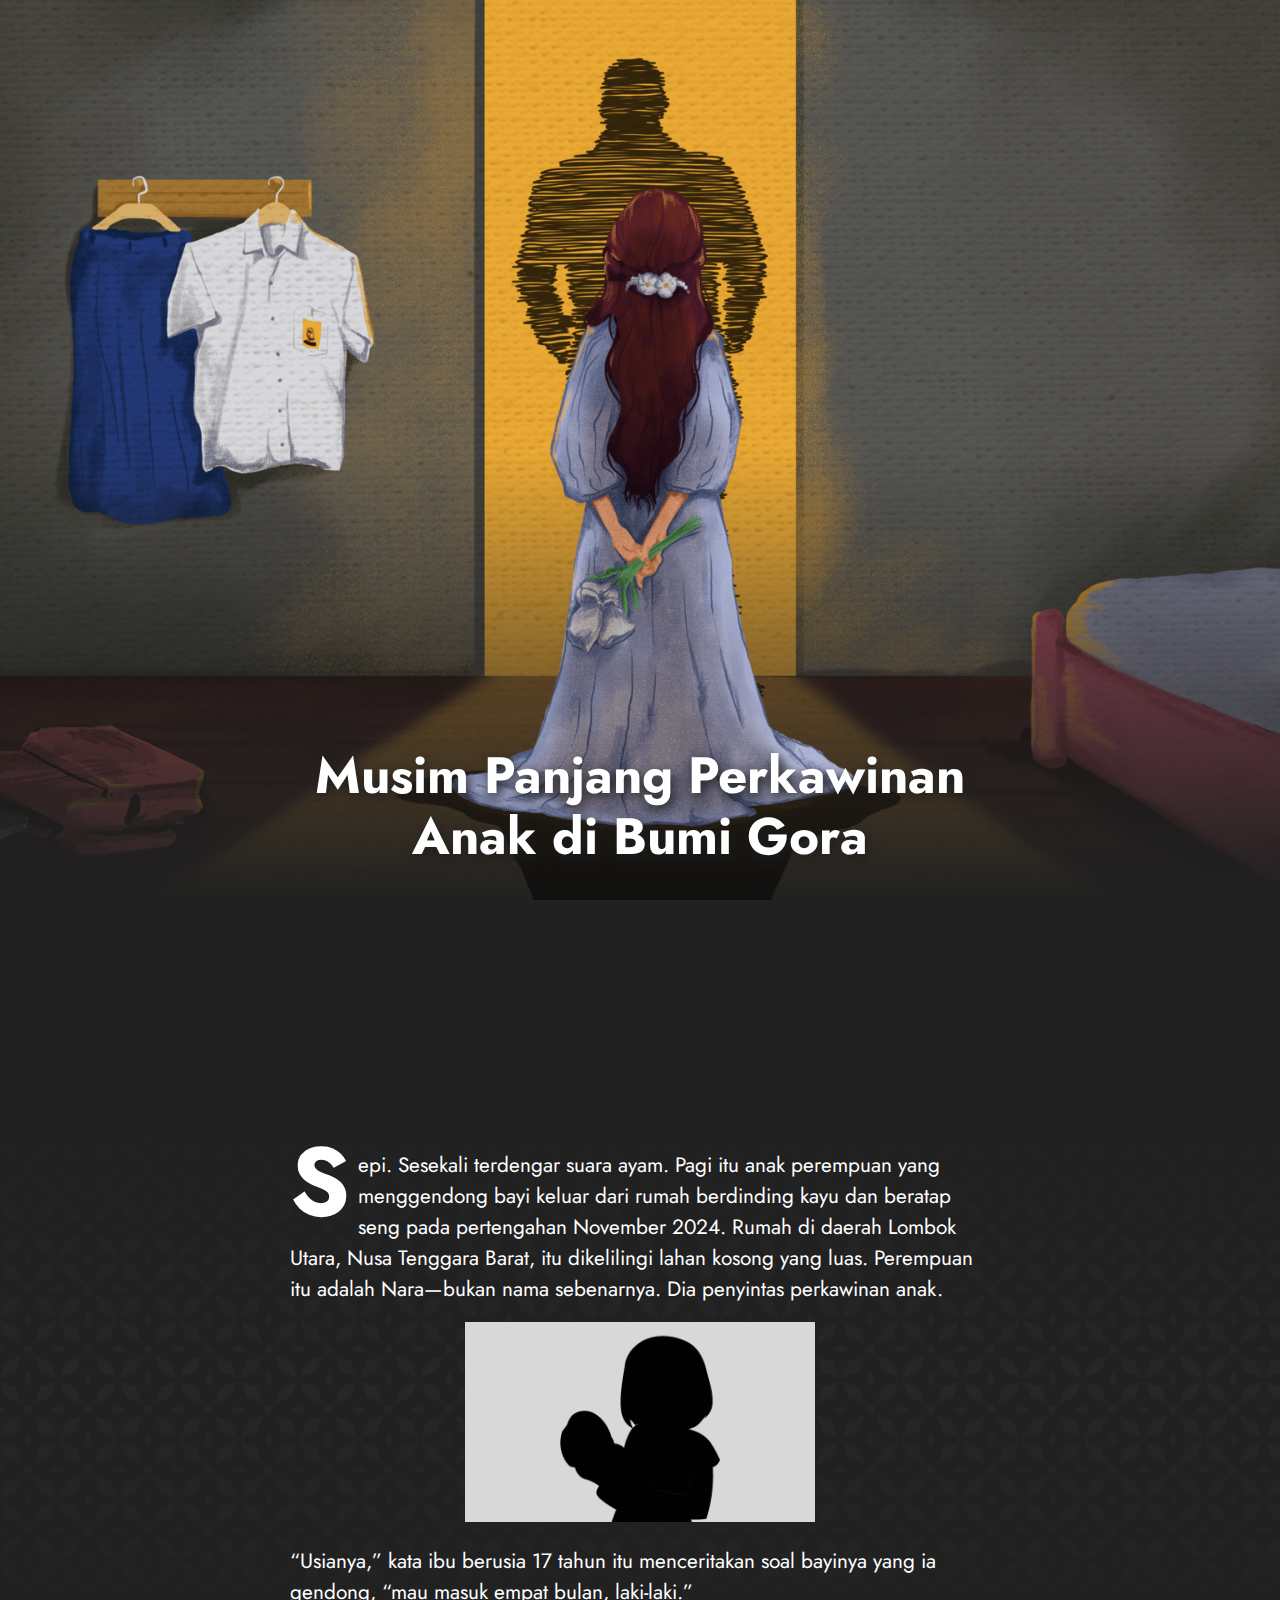
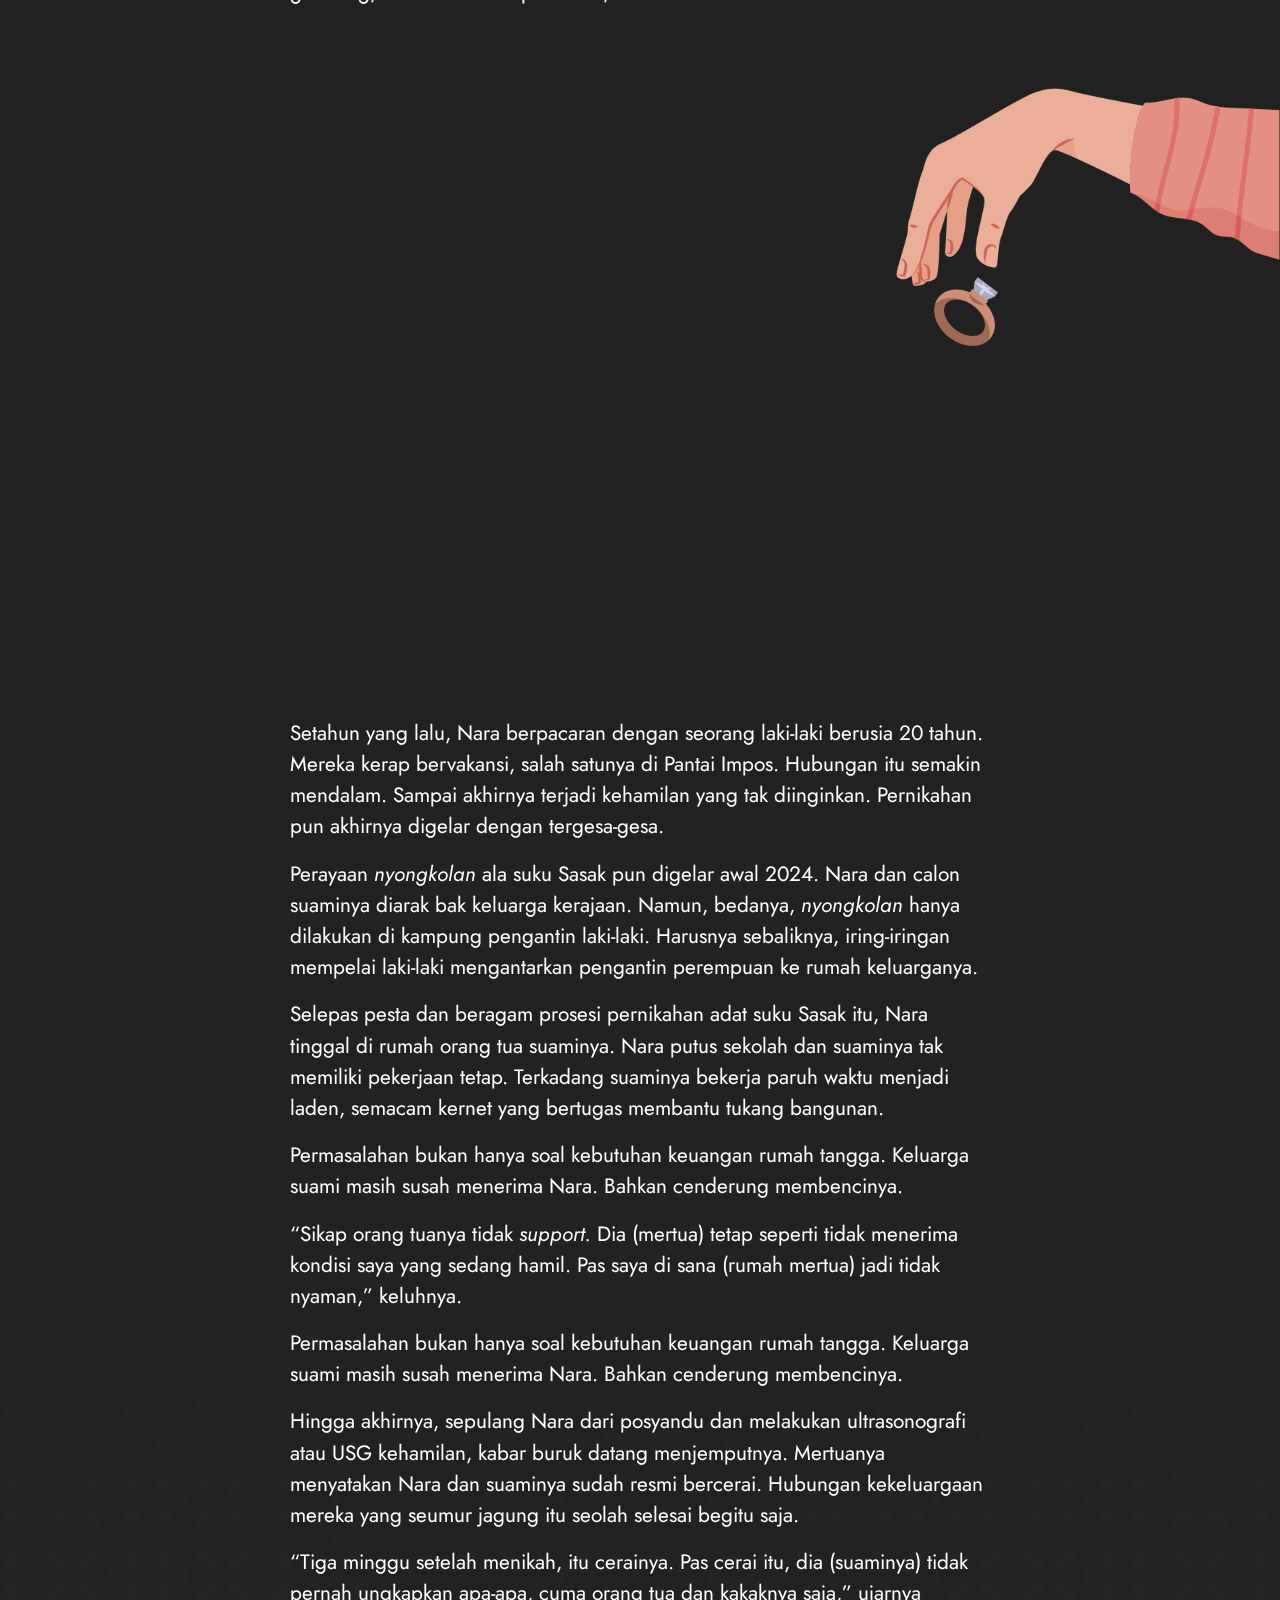
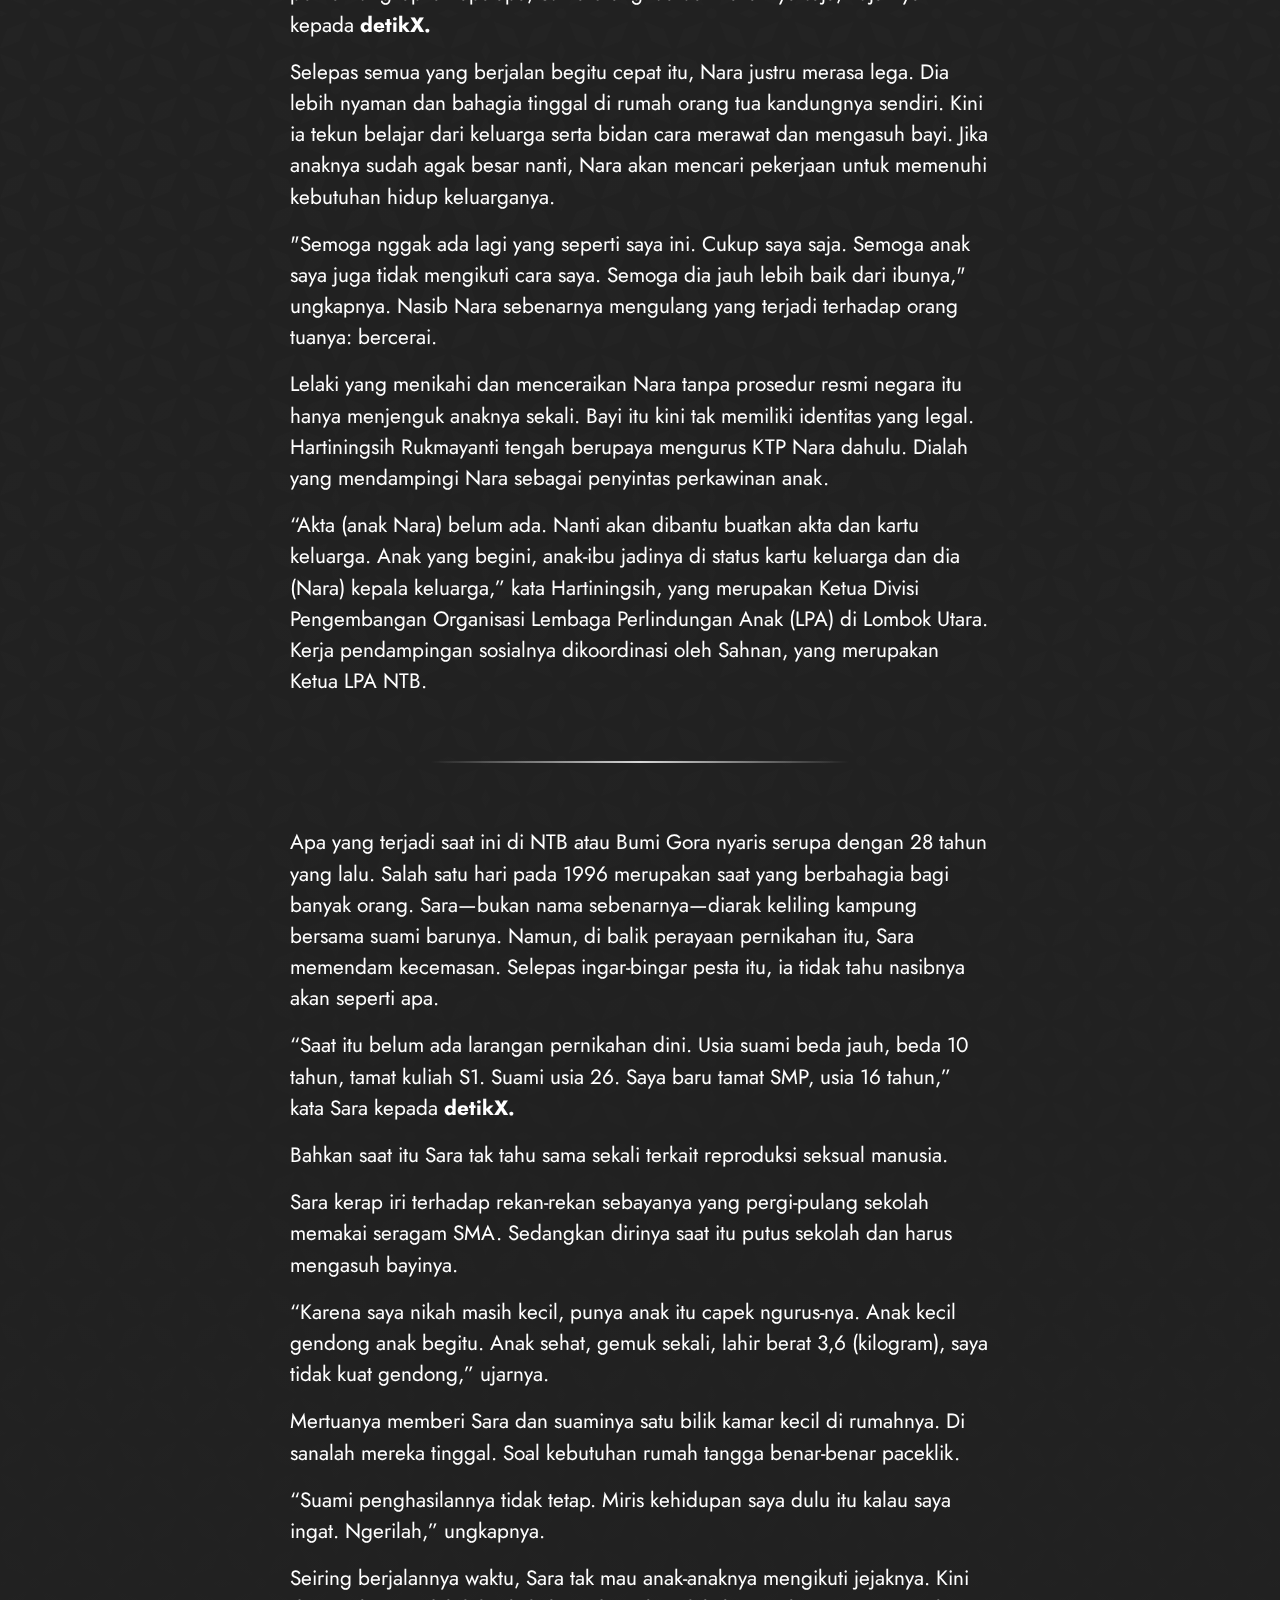
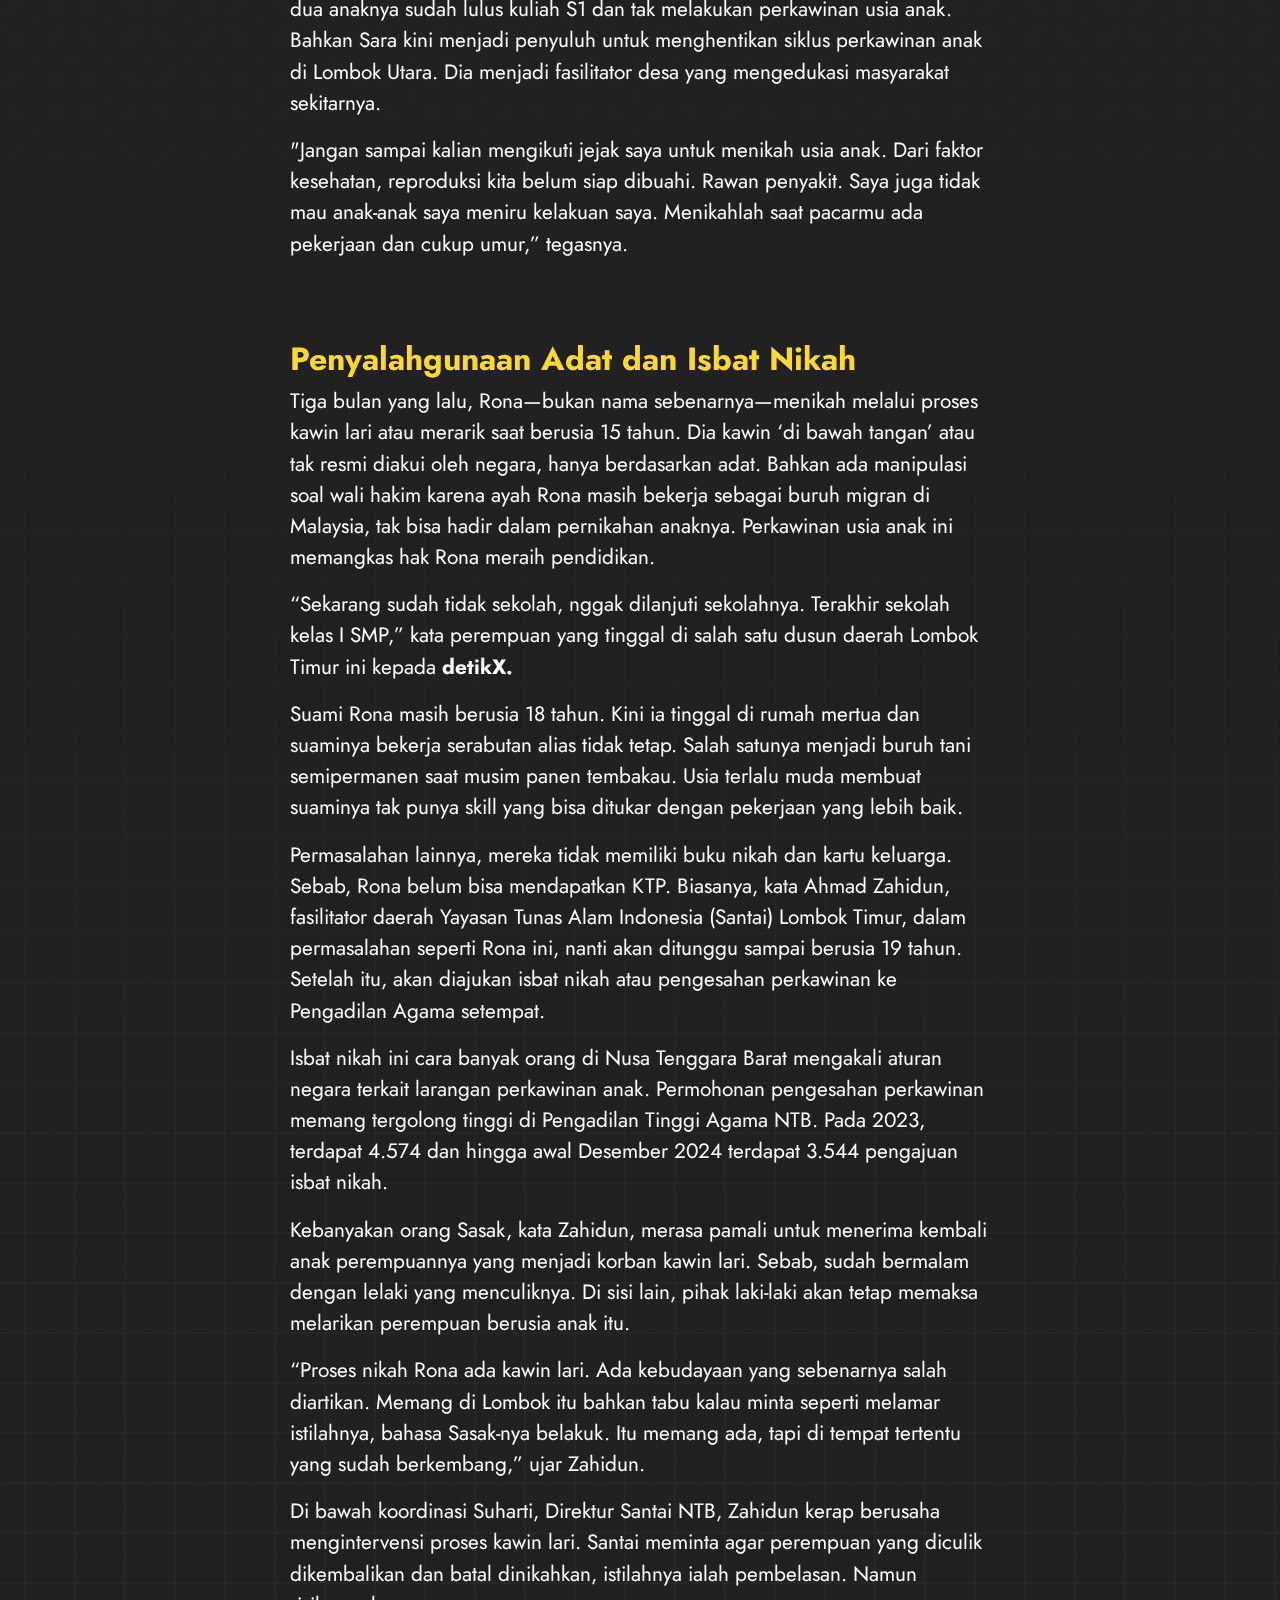
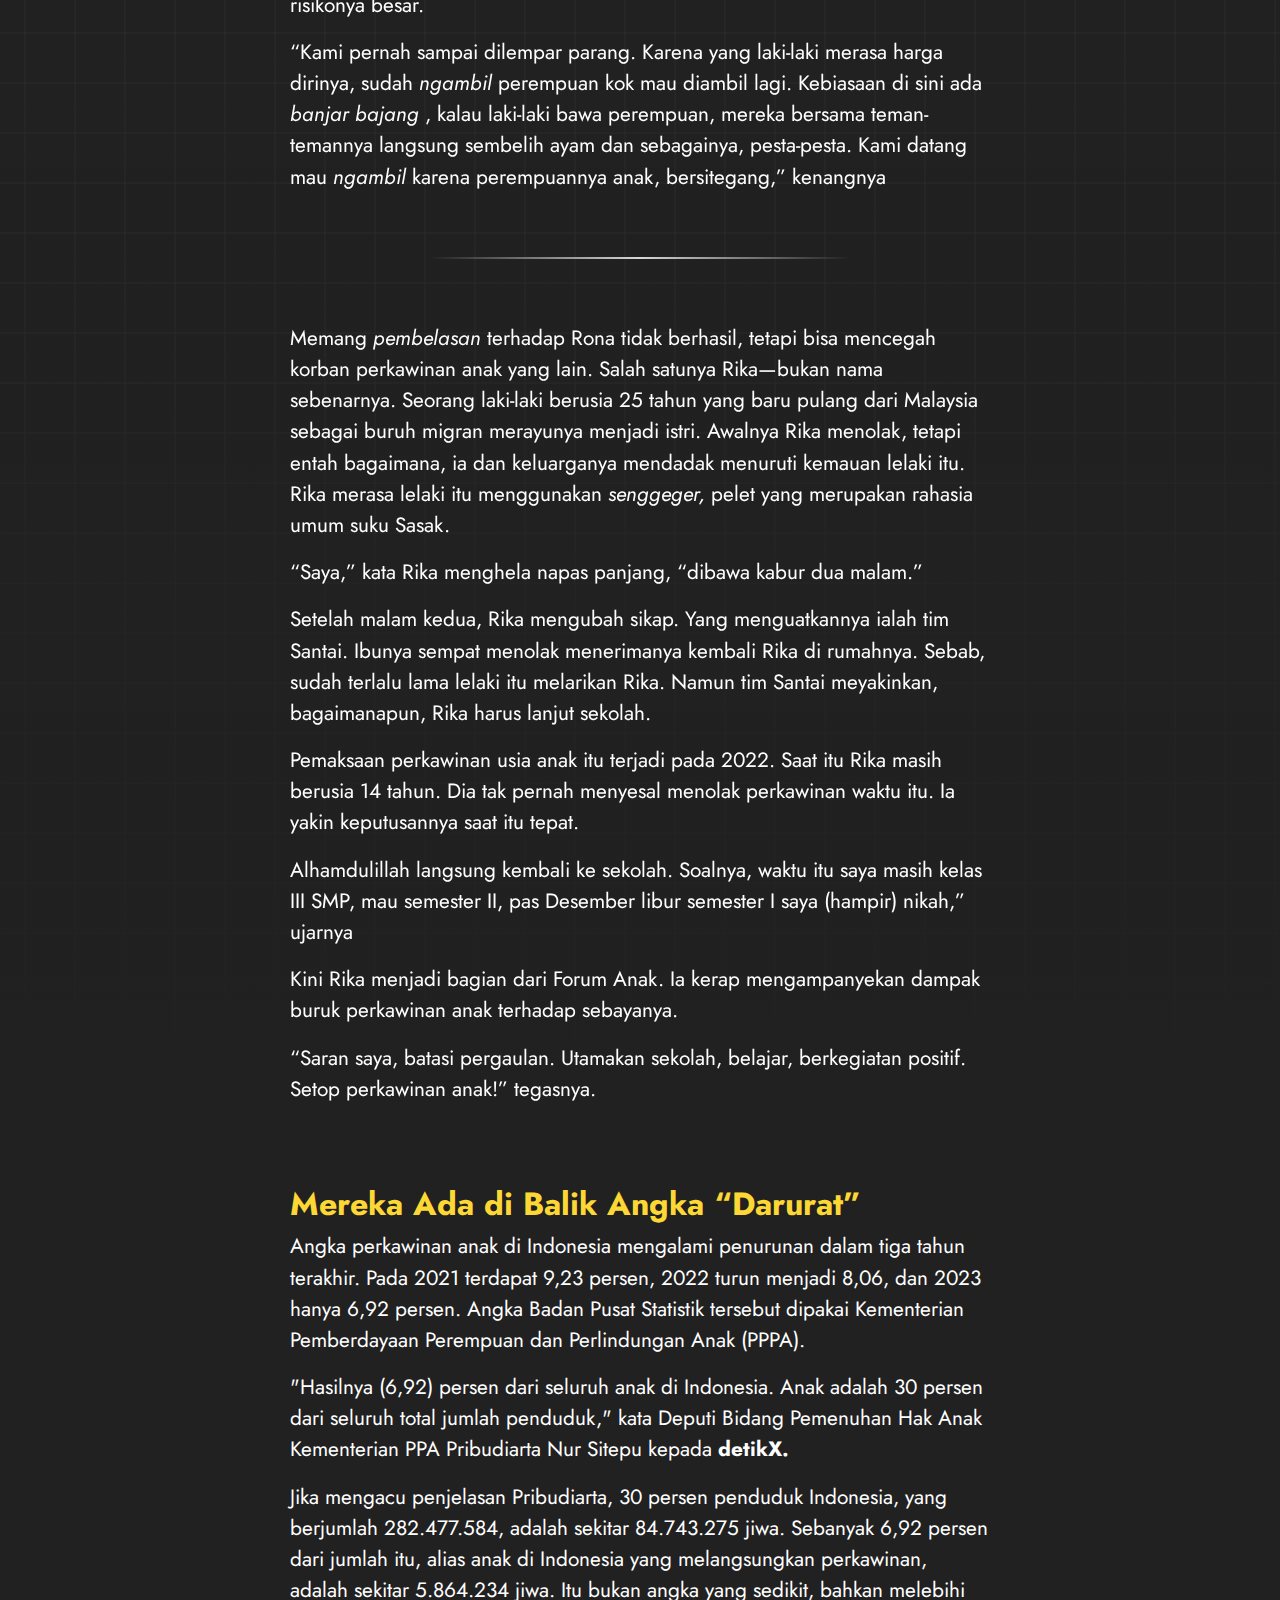
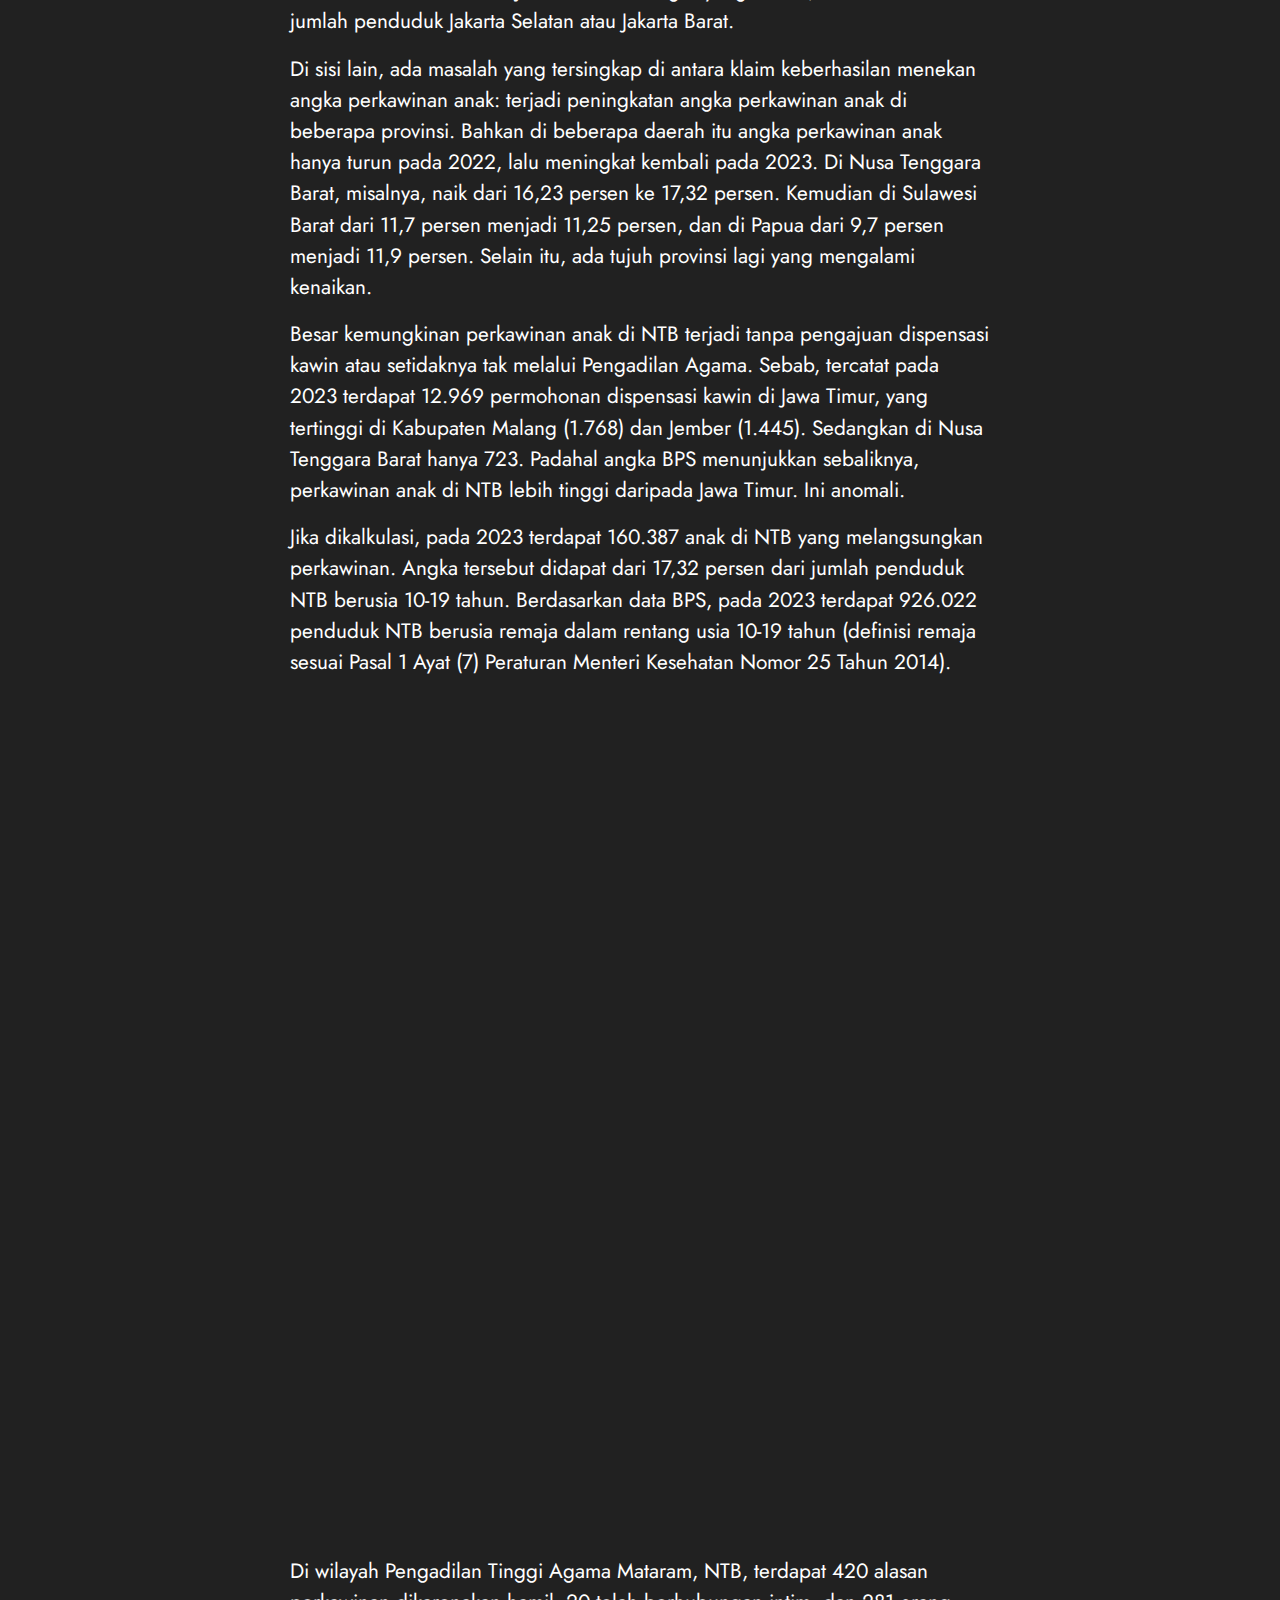
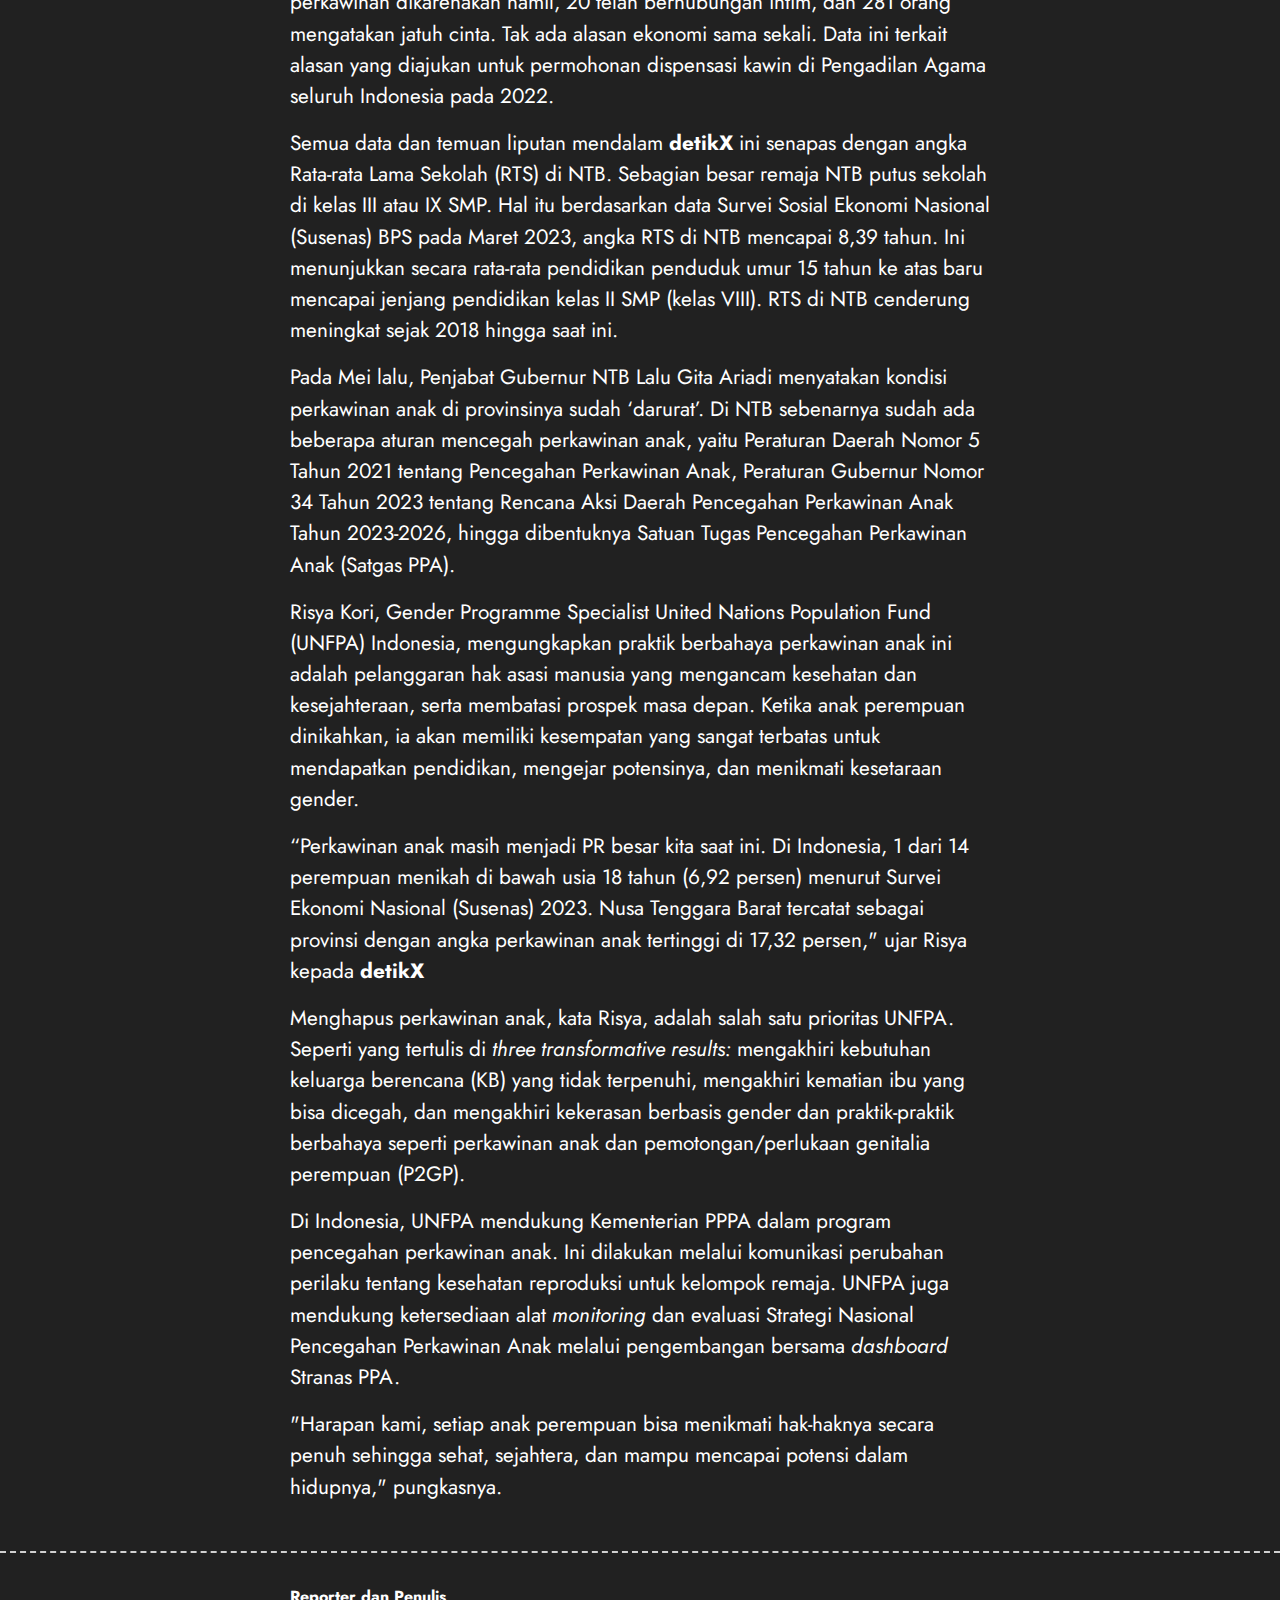
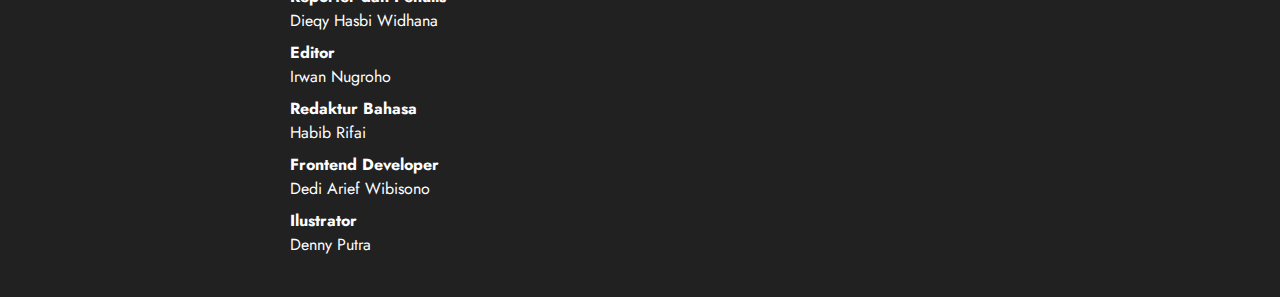
==== index.html @ 8a383100 "update" ====
<!DOCTYPE html>
<html lang="en">
    <head>
        <meta charset="UTF-8">
        <meta name="viewport" content="width=device-width, initial-scale=1.0">
        <title></title>
        <link rel="stylesheet" href="sass/bootstrap.min.css">
        <link rel="stylesheet" href="sass/animate.min.css">
        <link rel="stylesheet" href="sass/all.css">
        <link rel="stylesheet" href="sass/style.css">
    </head>
    <body>
        <main>
            <section class="banner">
                <div class="image">
                    <div class="image__back">
                        <img src="img/bgkamar.png" alt="">
                    </div>
                    <div class="image__anak wow animate__animated animate__fadeIn" data-wow-delay="0.5s">
                        <img src="img/anak.png" alt="">
                    </div>
                    <div class="image__bayangan wow animate__animated animate__zoomIn animate__slow" data-wow-delay="1.5s">
                        <img src="img/bayangan.png" alt="">
                    </div>
                </div>
                <div class="banner__title wow animate__animated animate__fadeIn animate__slow" data-wow-delay="3s">
                    <h2>
                        Musim Panjang Perkawinan Anak di Bumi Gora
                    </h2>
                </div>
            </section>
            <section class="prembule">
                <div class="wrap-detikx">
                    <div class="bg-simple wow animate__animated animate__fadeIn" data-wow-delay="3.5s">
                        <p>
                            Perkawinan anak adalah salah satu bentuk terorisme gender. Sebab, memberangus hak perempuan secara massal dengan cara merampas kesehatan seksual dan reproduksi, masa depan yang layak, serta mimpi meraih pendidikan.
                        </p>
                    </div>
                </div>
            </section>
            <section class="pembukaan">
                <div class="wrap-detikx">
                    <div class="totop">
                        <div class="d-block clearfix">
                            <div class="help-left">
                                <p class="firstletter">
                                    Sepi. Sesekali terdengar suara ayam. Pagi itu anak perempuan yang menggendong bayi keluar dari rumah berdinding kayu dan beratap seng pada pertengahan November 2024. Rumah di daerah Lombok Utara, Nusa Tenggara Barat, itu dikelilingi lahan kosong yang luas. Perempuan itu adalah Nara—bukan nama sebenarnya. Dia penyintas perkawinan anak.
                                </p>
                            </div>
                            <div class="kotak">
                                <div class="box-card help-right">
                                    <div class="kotak__anak">
                                        <img src="img/siluet2.png" alt="">
                                    </div>
                                </div>
                            </div>
                        </div>
                        <p>
                            “Usianya,” kata ibu berusia 17 tahun itu menceritakan soal bayinya yang ia gendong, “mau masuk empat bulan, laki-laki.”
                        </p>
                    </div>
                </div>
            </section>
            <section class="data">
                <div class="hand">
                    <img src="img/hand.png" alt="">
                </div>
                <div class="sticky-mode data-ring">
                    <div class="ring">
                        <img src="img/ring.png" alt="">
                    </div>
                </div>
                <div class="wrap-detikx ce">
                    <p>
                        Setahun yang lalu, Nara berpacaran dengan seorang laki-laki berusia 20 tahun. Mereka kerap bervakansi, salah satunya di Pantai Impos. Hubungan itu semakin mendalam. Sampai akhirnya terjadi kehamilan yang tak diinginkan. Pernikahan pun akhirnya digelar dengan tergesa-gesa.
                    </p>
                    <p>
                        Perayaan
                        <i>nyongkolan</i>
                        ala suku Sasak pun digelar awal 2024. Nara dan calon suaminya diarak bak keluarga kerajaan. Namun, bedanya,
                        <i>nyongkolan</i>
                        hanya dilakukan di kampung pengantin laki-laki. Harusnya sebaliknya, iring-iringan mempelai laki-laki mengantarkan pengantin perempuan ke rumah keluarganya.
                    </p>
                    <p>
                        Selepas pesta dan beragam prosesi pernikahan adat suku Sasak itu, Nara tinggal di rumah orang tua suaminya. Nara putus sekolah dan suaminya tak memiliki pekerjaan tetap. Terkadang suaminya bekerja paruh waktu menjadi laden, semacam kernet yang bertugas membantu tukang bangunan.
                    </p>
                    <p>
                        Permasalahan bukan hanya soal kebutuhan keuangan rumah tangga. Keluarga suami masih susah menerima Nara. Bahkan cenderung membencinya.
                    </p>
                    <div class="bubble-textz">
                        <p>
                            “Sikap orang tuanya tidak
                            <i>support.</i>
                            Dia (mertua) tetap seperti tidak menerima kondisi saya yang sedang hamil. Pas saya di sana (rumah mertua) jadi tidak nyaman,”
                            keluhnya.
                        </p>
                    </div>
                    <p>
                        Permasalahan bukan hanya soal kebutuhan keuangan rumah tangga. Keluarga suami masih susah menerima Nara. Bahkan cenderung membencinya.
                    </p>
                    <p>
                        Hingga akhirnya, sepulang Nara dari posyandu dan melakukan ultrasonografi atau USG kehamilan, kabar buruk datang menjemputnya. Mertuanya menyatakan Nara dan suaminya sudah resmi bercerai. Hubungan kekeluargaan mereka yang seumur jagung itu seolah selesai begitu saja.
                    </p>
                    <p>
                        “Tiga minggu setelah menikah, itu cerainya. Pas cerai itu, dia (suaminya) tidak pernah ungkapkan apa-apa, cuma orang tua dan kakaknya saja,”
                            ujarnya kepada
                        <b>detikX.</b>
                    </p>
                    <p>
                        Selepas semua yang berjalan begitu cepat itu, Nara justru merasa lega. Dia lebih nyaman dan bahagia tinggal di rumah orang tua kandungnya sendiri. Kini ia tekun belajar dari keluarga serta bidan cara merawat dan mengasuh bayi. Jika anaknya sudah agak besar nanti, Nara akan mencari pekerjaan untuk memenuhi kebutuhan hidup keluarganya.
                    </p>
                    <p>
                        "Semoga nggak ada lagi yang seperti saya ini. Cukup saya saja. Semoga anak saya juga tidak mengikuti cara saya. Semoga dia jauh lebih baik dari ibunya,"
                            ungkapnya. Nasib Nara sebenarnya mengulang yang terjadi terhadap orang tuanya: bercerai.
                    </p>
                    <p>
                        Lelaki yang menikahi dan menceraikan Nara tanpa prosedur resmi negara itu hanya menjenguk anaknya sekali. Bayi itu kini tak memiliki identitas yang legal. Hartiningsih Rukmayanti tengah berupaya mengurus KTP Nara dahulu. Dialah yang mendampingi Nara sebagai penyintas perkawinan anak.
                    </p>
                    <p>“Akta (anak Nara) belum ada. Nanti akan dibantu buatkan akta dan kartu keluarga. Anak yang begini, anak-ibu jadinya di status kartu keluarga dan dia (Nara) kepala keluarga,” kata Hartiningsih, yang merupakan Ketua Divisi Pengembangan Organisasi Lembaga Perlindungan Anak (LPA) di Lombok Utara. Kerja pendampingan sosialnya dikoordinasi oleh Sahnan, yang merupakan Ketua LPA NTB.</p>
                    <div class="garis"></div>
                    <div class="wrap-detikx">
                        <p>
                            Apa yang terjadi saat ini di NTB atau Bumi Gora nyaris serupa dengan 28 tahun yang lalu. Salah satu hari pada 1996 merupakan saat yang berbahagia bagi banyak orang. Sara—bukan nama sebenarnya—diarak keliling kampung bersama suami barunya. Namun, di balik perayaan pernikahan itu, Sara memendam kecemasan. Selepas ingar-bingar pesta itu, ia tidak tahu nasibnya akan seperti apa.
                        </p>
                        <p>
                            “Saat itu belum ada larangan pernikahan dini. Usia suami beda jauh, beda 10 tahun, tamat kuliah S1. Suami usia 26. Saya baru tamat SMP, usia 16 tahun,”
                            
                                kata Sara kepada
                            <b>detikX.</b>
                        </p>
                        <p>
                            Bahkan saat itu Sara tak tahu sama sekali terkait reproduksi seksual manusia.
                        </p>
                        <p>
                            Sara kerap iri terhadap rekan-rekan sebayanya yang pergi-pulang sekolah memakai seragam SMA. Sedangkan dirinya saat itu putus sekolah dan harus mengasuh bayinya.
                        </p>
                        <p>
                            “Karena saya nikah masih kecil, punya anak itu capek ngurus-nya. Anak kecil gendong anak begitu. Anak sehat, gemuk sekali, lahir berat 3,6 (kilogram), saya tidak kuat gendong,”
                            ujarnya.
                        </p>
                        <p>
                            Mertuanya memberi Sara dan suaminya satu bilik kamar kecil di rumahnya. Di sanalah mereka tinggal. Soal kebutuhan rumah tangga benar-benar paceklik.
                        </p>
                        <p>
                            “Suami penghasilannya tidak tetap. Miris kehidupan saya dulu itu kalau saya ingat. Ngerilah,”
                            ungkapnya.
                        </p>
                        <p>
                            Seiring berjalannya waktu, Sara tak mau anak-anaknya mengikuti jejaknya. Kini dua anaknya sudah lulus kuliah S1 dan tak melakukan perkawinan usia anak. Bahkan Sara kini menjadi penyuluh untuk menghentikan siklus perkawinan anak di Lombok Utara. Dia menjadi fasilitator desa yang mengedukasi masyarakat sekitarnya.
                        </p>
                        <p>
                            "Jangan sampai kalian mengikuti jejak saya untuk menikah usia anak. Dari faktor kesehatan, reproduksi kita belum siap dibuahi. Rawan penyakit. Saya juga tidak mau anak-anak saya meniru kelakuan saya. Menikahlah saat pacarmu ada pekerjaan dan cukup umur,” tegasnya.
                        </div>
                    </section>
                    <section class="adat">
                        <div class="wrap-detikx">
                            <div class="title">
                                <h3>Penyalahgunaan Adat dan Isbat Nikah</h3>
                            </div>
                            <p>
                                Tiga bulan yang lalu, Rona—bukan nama sebenarnya—menikah melalui proses kawin lari atau merarik saat berusia 15 tahun. Dia kawin ‘di bawah tangan’ atau tak resmi diakui oleh negara, hanya berdasarkan adat. Bahkan ada manipulasi soal wali hakim karena ayah Rona masih bekerja sebagai buruh migran di Malaysia, tak bisa hadir dalam pernikahan anaknya. Perkawinan usia anak ini memangkas hak Rona meraih pendidikan.
                            </p>
                            <p>
                                “Sekarang sudah tidak sekolah, nggak dilanjuti sekolahnya. Terakhir sekolah kelas I SMP,”
                                kata perempuan yang tinggal di salah satu dusun daerah Lombok Timur ini kepada
                                <b>detikX.</b>
                            </p>
                            <p>
                                Suami Rona masih berusia 18 tahun. Kini ia tinggal di rumah mertua dan suaminya bekerja serabutan alias tidak tetap. Salah satunya menjadi buruh tani semipermanen saat musim panen tembakau. Usia terlalu muda membuat suaminya tak punya skill yang bisa ditukar dengan pekerjaan yang lebih baik.
                            </p>
                            <p>
                                Permasalahan lainnya, mereka tidak memiliki buku nikah dan kartu keluarga. Sebab, Rona belum bisa mendapatkan KTP. Biasanya, kata Ahmad Zahidun, fasilitator daerah Yayasan Tunas Alam Indonesia (Santai) Lombok Timur, dalam permasalahan seperti Rona ini, nanti akan ditunggu sampai berusia 19 tahun. Setelah itu, akan diajukan isbat nikah atau pengesahan perkawinan ke Pengadilan Agama setempat.
                            </p>
                            <p>
                                Isbat nikah ini cara banyak orang di Nusa Tenggara Barat mengakali aturan negara terkait larangan perkawinan anak. Permohonan pengesahan perkawinan memang tergolong tinggi di Pengadilan Tinggi Agama NTB. Pada 2023, terdapat 4.574 dan hingga awal Desember 2024 terdapat 3.544 pengajuan isbat nikah.
                            </p>
                            <p>
                                Kebanyakan orang Sasak, kata Zahidun, merasa pamali untuk menerima kembali anak perempuannya yang menjadi korban kawin lari. Sebab, sudah bermalam dengan lelaki yang menculiknya. Di sisi lain, pihak laki-laki akan tetap memaksa melarikan perempuan berusia anak itu.
                            </p>
                            <p>
                                “Proses nikah Rona ada kawin lari. Ada kebudayaan yang sebenarnya salah diartikan. Memang di Lombok itu bahkan tabu kalau minta seperti melamar istilahnya, bahasa Sasak-nya belakuk. Itu memang ada, tapi di tempat tertentu yang sudah berkembang,”
                             ujar Zahidun.
                            </p>
                            <p>
                                Di bawah koordinasi Suharti, Direktur Santai NTB, Zahidun kerap berusaha mengintervensi proses kawin lari. Santai meminta agar perempuan yang diculik dikembalikan dan batal dinikahkan, istilahnya ialah pembelasan. Namun risikonya besar.
                            </p>
                            <p>
                                “Kami pernah sampai dilempar parang. Karena yang laki-laki merasa harga dirinya, sudah
                                <i>ngambil</i>
                                perempuan kok mau diambil lagi. Kebiasaan di sini ada
                                <i>banjar bajang</i>
                                , kalau laki-laki bawa perempuan, mereka bersama teman-temannya langsung sembelih ayam dan sebagainya, pesta-pesta. Kami datang mau
                                <i>ngambil</i>
                                karena perempuannya anak, bersitegang,”
                            kenangnya
                            </p>
                            <div class="garis"></div>
                            <p>
                                Memang
                                <i>pembelasan</i>
                                terhadap Rona tidak berhasil, tetapi bisa mencegah korban perkawinan anak yang lain. Salah satunya Rika—bukan nama sebenarnya. Seorang laki-laki berusia 25 tahun yang baru pulang dari Malaysia sebagai buruh migran merayunya menjadi istri. Awalnya Rika menolak, tetapi entah bagaimana, ia dan keluarganya mendadak menuruti kemauan lelaki itu. Rika merasa lelaki itu menggunakan
                                <i>senggeger,</i>
                                pelet yang merupakan rahasia umum suku Sasak.
                            </p>
                            <p>“Saya,” kata Rika menghela napas panjang, “dibawa kabur dua malam.”</p>
                            <p>
                                Setelah malam kedua, Rika mengubah sikap. Yang menguatkannya ialah tim Santai. Ibunya sempat menolak menerimanya kembali Rika di rumahnya. Sebab, sudah terlalu lama lelaki itu melarikan Rika. Namun tim Santai meyakinkan, bagaimanapun, Rika harus lanjut sekolah.
                            </p>
                            <p>
                                Pemaksaan perkawinan usia anak itu terjadi pada 2022. Saat itu Rika masih berusia 14 tahun. Dia tak pernah menyesal menolak perkawinan waktu itu. Ia yakin keputusannya saat itu tepat.
                            </p>
                            <p>
                                Alhamdulillah langsung kembali ke sekolah. Soalnya, waktu itu saya masih kelas III SMP, mau semester II, pas Desember libur semester I saya (hampir) nikah,”
                            ujarnya
                            </p>
                            <p>
                                Kini Rika menjadi bagian dari Forum Anak. Ia kerap mengampanyekan dampak buruk perkawinan anak terhadap sebayanya.
                            </p>
                            <p>
                                “Saran saya, batasi pergaulan. Utamakan sekolah, belajar, berkegiatan positif. Setop perkawinan anak!”
                                tegasnya.
                            </p>
                        </div>
                    </section>
                    <section class="chart">
                        <div class="wrap-detikx">
                            <div class="title">
                                <h3>Mereka Ada di Balik Angka “Darurat”</h3>
                            </div>
                            <p>
                                Angka perkawinan anak di Indonesia mengalami penurunan dalam tiga tahun terakhir. Pada 2021 terdapat 9,23 persen, 2022 turun menjadi 8,06, dan 2023 hanya 6,92 persen. Angka Badan Pusat Statistik tersebut dipakai Kementerian Pemberdayaan Perempuan dan Perlindungan Anak (PPPA).
                            </p>
                            <p>
                                "Hasilnya (6,92) persen dari seluruh anak di Indonesia. Anak adalah 30 persen dari seluruh total jumlah penduduk,"
                                kata Deputi Bidang Pemenuhan Hak Anak Kementerian PPA Pribudiarta Nur Sitepu kepada
                                <b>detikX.</b>
                            </p>
                            <p>
                                Jika mengacu penjelasan Pribudiarta, 30 persen penduduk Indonesia, yang berjumlah 282.477.584, adalah sekitar 84.743.275 jiwa. Sebanyak 6,92 persen dari jumlah itu, alias anak di Indonesia yang melangsungkan perkawinan, adalah sekitar 5.864.234 jiwa. Itu bukan angka yang sedikit, bahkan melebihi jumlah penduduk Jakarta Selatan atau Jakarta Barat.
                            </p>
                            <p>
                                Di sisi lain, ada masalah yang tersingkap di antara klaim keberhasilan menekan angka perkawinan anak: terjadi peningkatan angka perkawinan anak di beberapa provinsi. Bahkan di beberapa daerah itu angka perkawinan anak hanya turun pada 2022, lalu meningkat kembali pada 2023. Di Nusa Tenggara Barat, misalnya, naik dari 16,23 persen ke 17,32 persen. Kemudian di Sulawesi Barat dari 11,7 persen menjadi 11,25 persen, dan di Papua dari 9,7 persen menjadi 11,9 persen. Selain itu, ada tujuh provinsi lagi yang mengalami kenaikan.
                            </p>
                            <p>
                                Besar kemungkinan perkawinan anak di NTB terjadi tanpa pengajuan dispensasi kawin atau setidaknya tak melalui Pengadilan Agama. Sebab, tercatat pada 2023 terdapat 12.969 permohonan dispensasi kawin di Jawa Timur, yang tertinggi di Kabupaten Malang (1.768) dan Jember (1.445). Sedangkan di Nusa Tenggara Barat hanya 723. Padahal angka BPS menunjukkan sebaliknya, perkawinan anak di NTB lebih tinggi daripada Jawa Timur. Ini anomali.
                            </p>
                            <p>
                                Jika dikalkulasi, pada 2023 terdapat 160.387 anak di NTB yang melangsungkan perkawinan. Angka tersebut didapat dari 17,32 persen dari jumlah penduduk NTB berusia 10-19 tahun. Berdasarkan data BPS, pada 2023 terdapat 926.022 penduduk NTB berusia remaja dalam rentang usia 10-19 tahun (definisi remaja sesuai Pasal 1 Ayat (7) Peraturan Menteri Kesehatan Nomor 25 Tahun 2014).
                            </p>
                            <iframe
                                src="https://flo.uri.sh/visualisation/20502331/embed?auto=1"
                                frameborder="0"
                                width="100%"
                                height="100%"
                            ></iframe>
                            <p>
                                Di wilayah Pengadilan Tinggi Agama Mataram, NTB, terdapat 420 alasan perkawinan dikarenakan hamil, 20 telah berhubungan intim, dan 281 orang mengatakan jatuh cinta. Tak ada alasan ekonomi sama sekali. Data ini terkait alasan yang diajukan untuk permohonan dispensasi kawin di Pengadilan Agama seluruh Indonesia pada 2022.
                            </p>
                            <p>
                                Semua data dan temuan liputan mendalam
                                <b>detikX</b>
                                ini senapas dengan angka Rata-rata Lama Sekolah (RTS) di NTB. Sebagian besar remaja NTB putus sekolah di kelas III atau IX SMP. Hal itu berdasarkan data Survei Sosial Ekonomi Nasional (Susenas) BPS pada Maret 2023, angka RTS di NTB mencapai 8,39 tahun. Ini menunjukkan secara rata-rata pendidikan penduduk umur 15 tahun ke atas baru mencapai jenjang pendidikan kelas II SMP (kelas VIII). RTS di NTB cenderung meningkat sejak 2018 hingga saat ini.
                            </p>
                            <p>
                                Pada Mei lalu, Penjabat Gubernur NTB Lalu Gita Ariadi menyatakan kondisi perkawinan anak di provinsinya sudah ‘darurat’. Di NTB sebenarnya sudah ada beberapa aturan mencegah perkawinan anak, yaitu Peraturan Daerah Nomor 5 Tahun 2021 tentang Pencegahan Perkawinan Anak, Peraturan Gubernur Nomor 34 Tahun 2023 tentang Rencana Aksi Daerah Pencegahan Perkawinan Anak Tahun 2023-2026, hingga dibentuknya Satuan Tugas Pencegahan Perkawinan Anak (Satgas PPA).
                            </p>
                            <p>
                                Risya Kori, Gender Programme Specialist United Nations Population Fund (UNFPA) Indonesia, mengungkapkan praktik berbahaya perkawinan anak ini adalah pelanggaran hak asasi manusia yang mengancam kesehatan dan kesejahteraan, serta membatasi prospek masa depan. Ketika anak perempuan dinikahkan, ia akan memiliki kesempatan yang sangat terbatas untuk mendapatkan pendidikan, mengejar potensinya, dan menikmati kesetaraan gender.
                            </p>
                            <p>
                                “Perkawinan anak masih menjadi PR besar kita saat ini. Di Indonesia, 1 dari 14 perempuan menikah di bawah usia 18 tahun (6,92 persen) menurut Survei Ekonomi Nasional (Susenas) 2023. Nusa Tenggara Barat tercatat sebagai provinsi dengan angka perkawinan anak tertinggi di 17,32 persen,"
                            
                                ujar Risya kepada
                                <b>detikX</b>
                            </p>
                            <p>
                                Menghapus perkawinan anak, kata Risya, adalah salah satu prioritas UNFPA. Seperti yang tertulis di
                                <i>three transformative results:</i>
                                mengakhiri kebutuhan keluarga berencana (KB) yang tidak terpenuhi, mengakhiri kematian ibu yang bisa dicegah, dan mengakhiri kekerasan berbasis gender dan praktik-praktik berbahaya seperti perkawinan anak dan pemotongan/perlukaan genitalia perempuan (P2GP).
                            </p>
                            <p>
                                Di Indonesia, UNFPA mendukung Kementerian PPPA dalam program pencegahan perkawinan anak. Ini dilakukan melalui komunikasi perubahan perilaku tentang kesehatan reproduksi untuk kelompok remaja. UNFPA juga mendukung ketersediaan alat
                                <i>monitoring</i>
                                dan evaluasi Strategi Nasional Pencegahan Perkawinan Anak melalui pengembangan bersama
                                <i>dashboard</i>
                                Stranas PPA.
                            </p>
                            <p>
                                "Harapan kami, setiap anak perempuan bisa menikmati hak-haknya secara penuh sehingga sehat, sejahtera, dan mampu mencapai potensi dalam hidupnya,"
                            pungkasnya.
                            </p>
                        </div>
                    </section>
                    <div class="putus-putus"></div>
                    <section class="credit">
                        <div class="wrap-detikx">
                            <div class="alls">
                                <div class="job">Reporter dan Penulis</div>
                                <div class="name">
                                    Dieqy Hasbi Widhana
                                </div>
                            </div>
                            <div class="alls">
                                <div class="job">Editor</div>
                                <div class="name">
                                    Irwan Nugroho
                                </div>
                            </div>
                            <div class="alls">
                                <div class="job">Redaktur Bahasa</div>
                                <div class="name">
                                    Habib Rifai
                                </div>
                            </div>
                            <div class="alls">
                                <div class="job">Frontend Developer</div>
                                <div class="name">
                                    Dedi Arief Wibisono
                                </div>
                            </div>
                            <div class="alls">
                                <div class="job">Ilustrator</div>
                                <div class="name">
                                    Denny Putra
                                </div>
                            </div>
                        </div>
                    </section>
                </main>
                <script src="js/jquery-3.5.1.min.js"></script>
                <script src="js/wow.min.js"></script>
                <script src="js/app.js"></script>
            </body>
        </html>
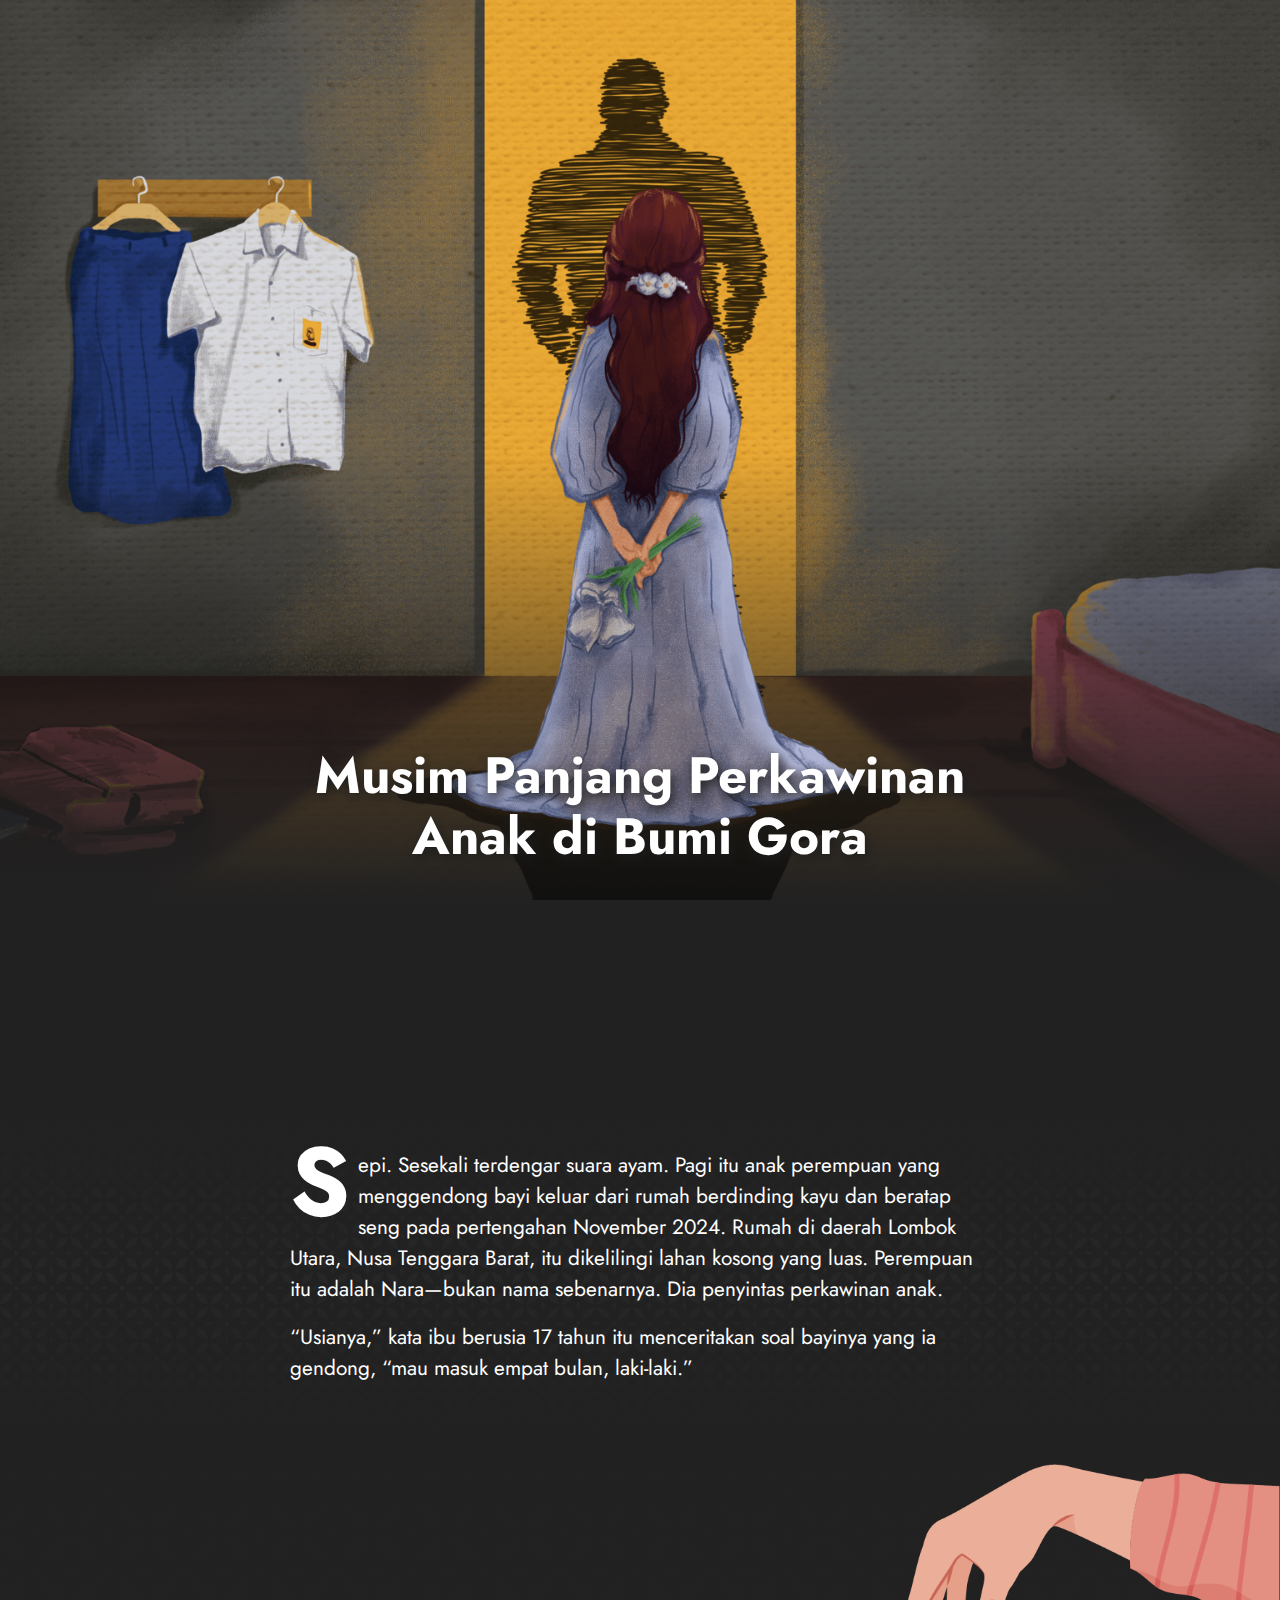
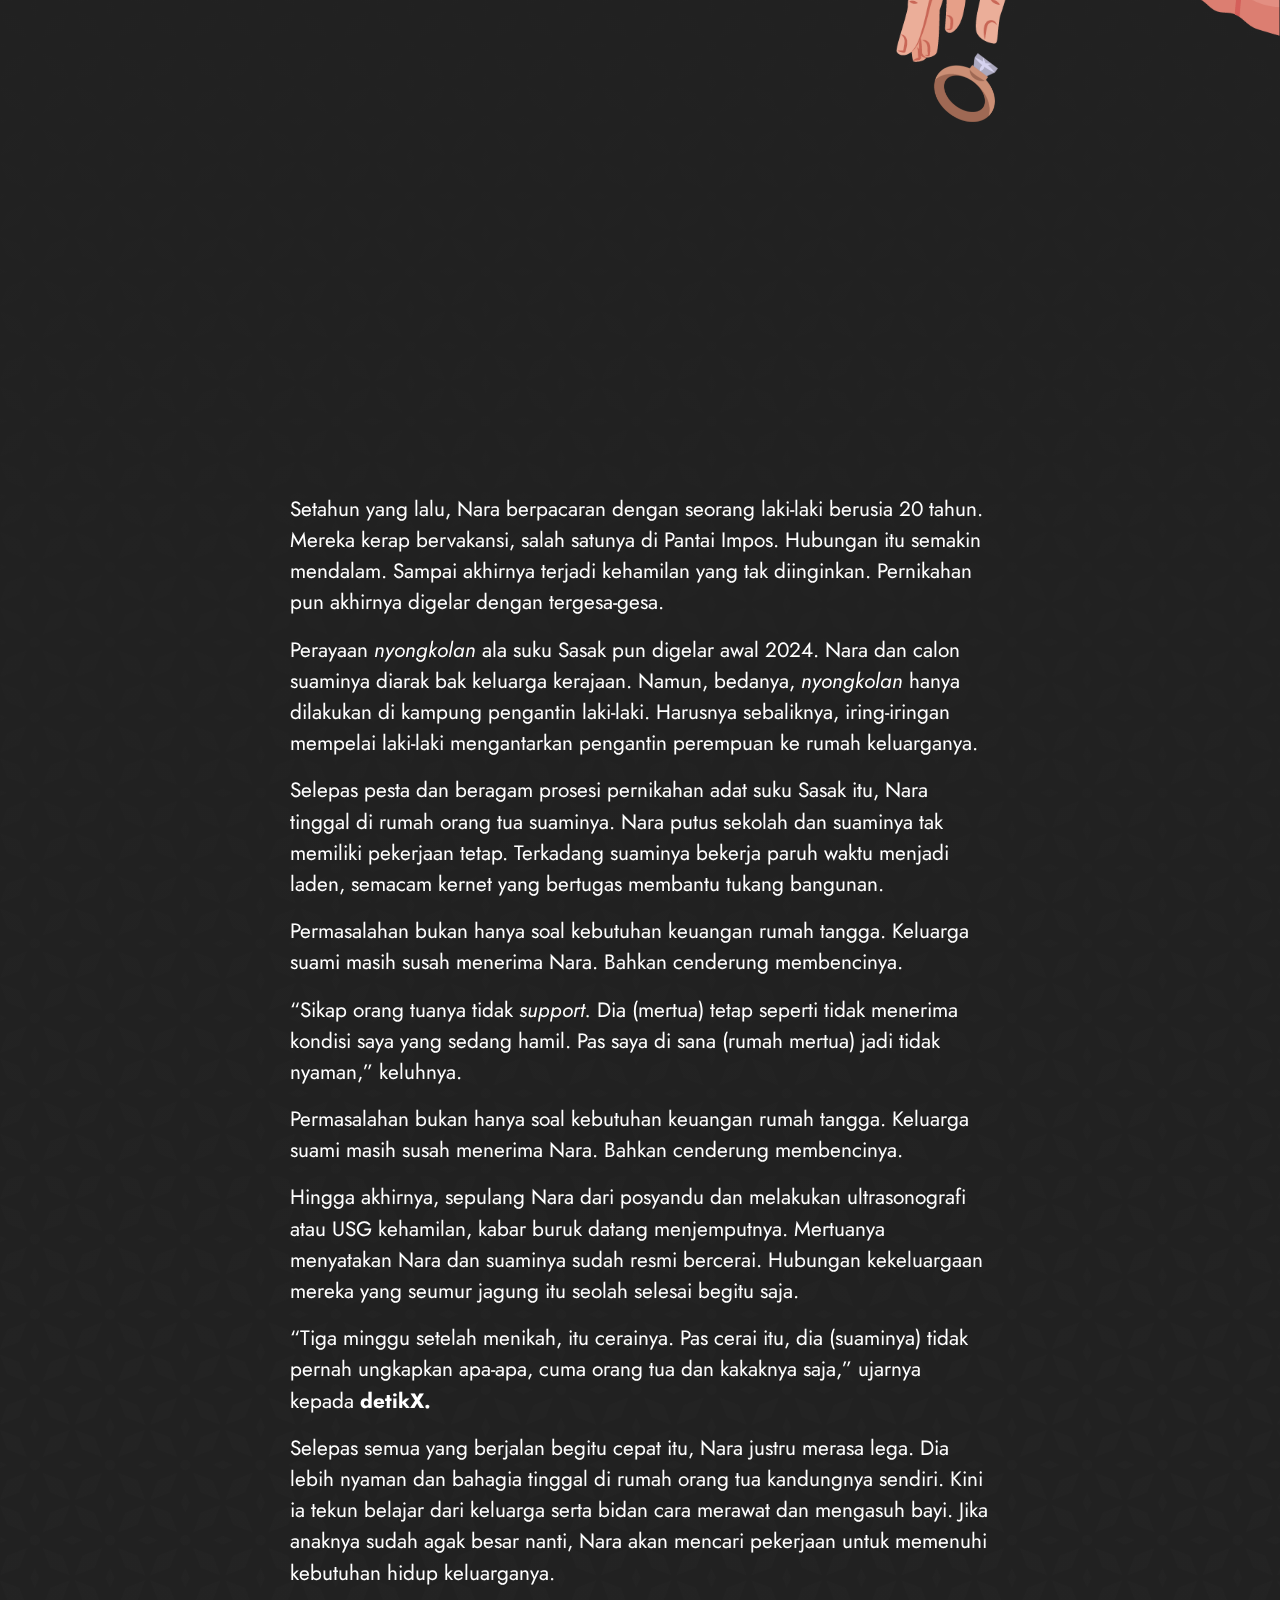
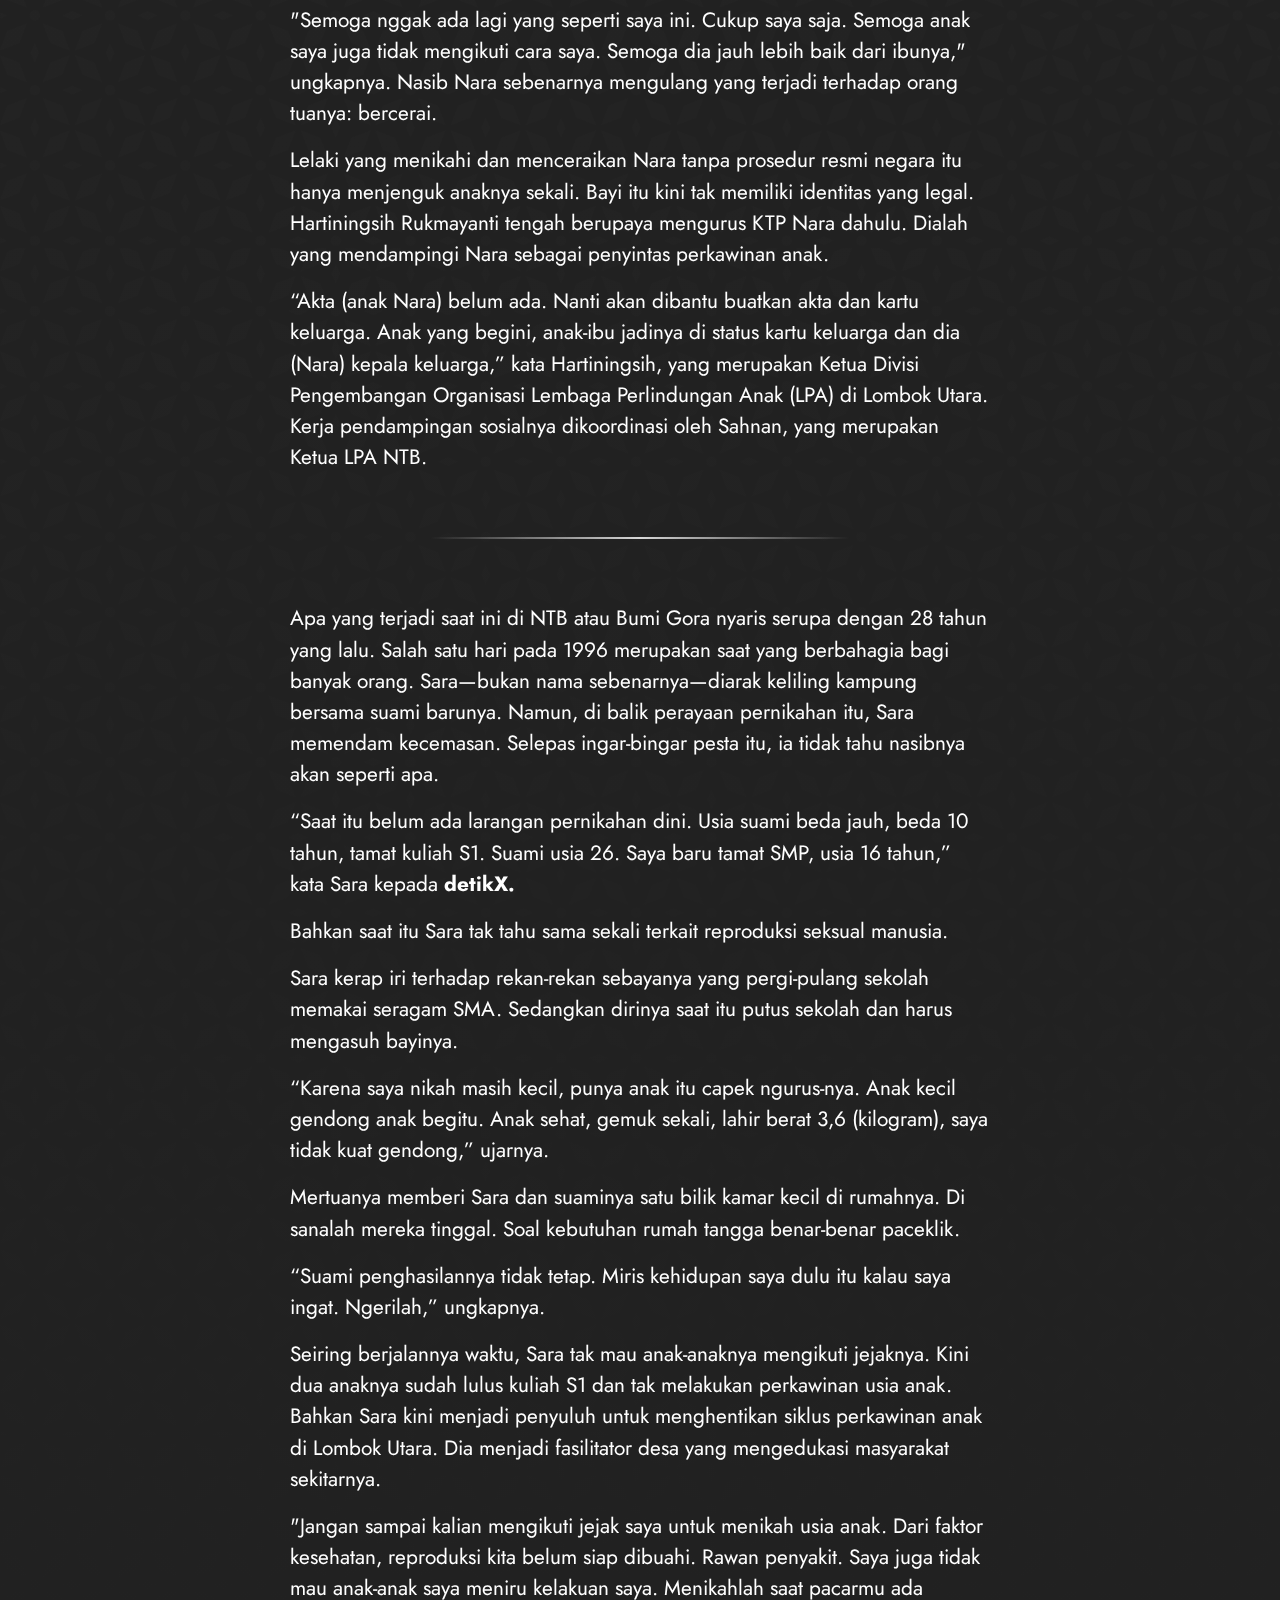
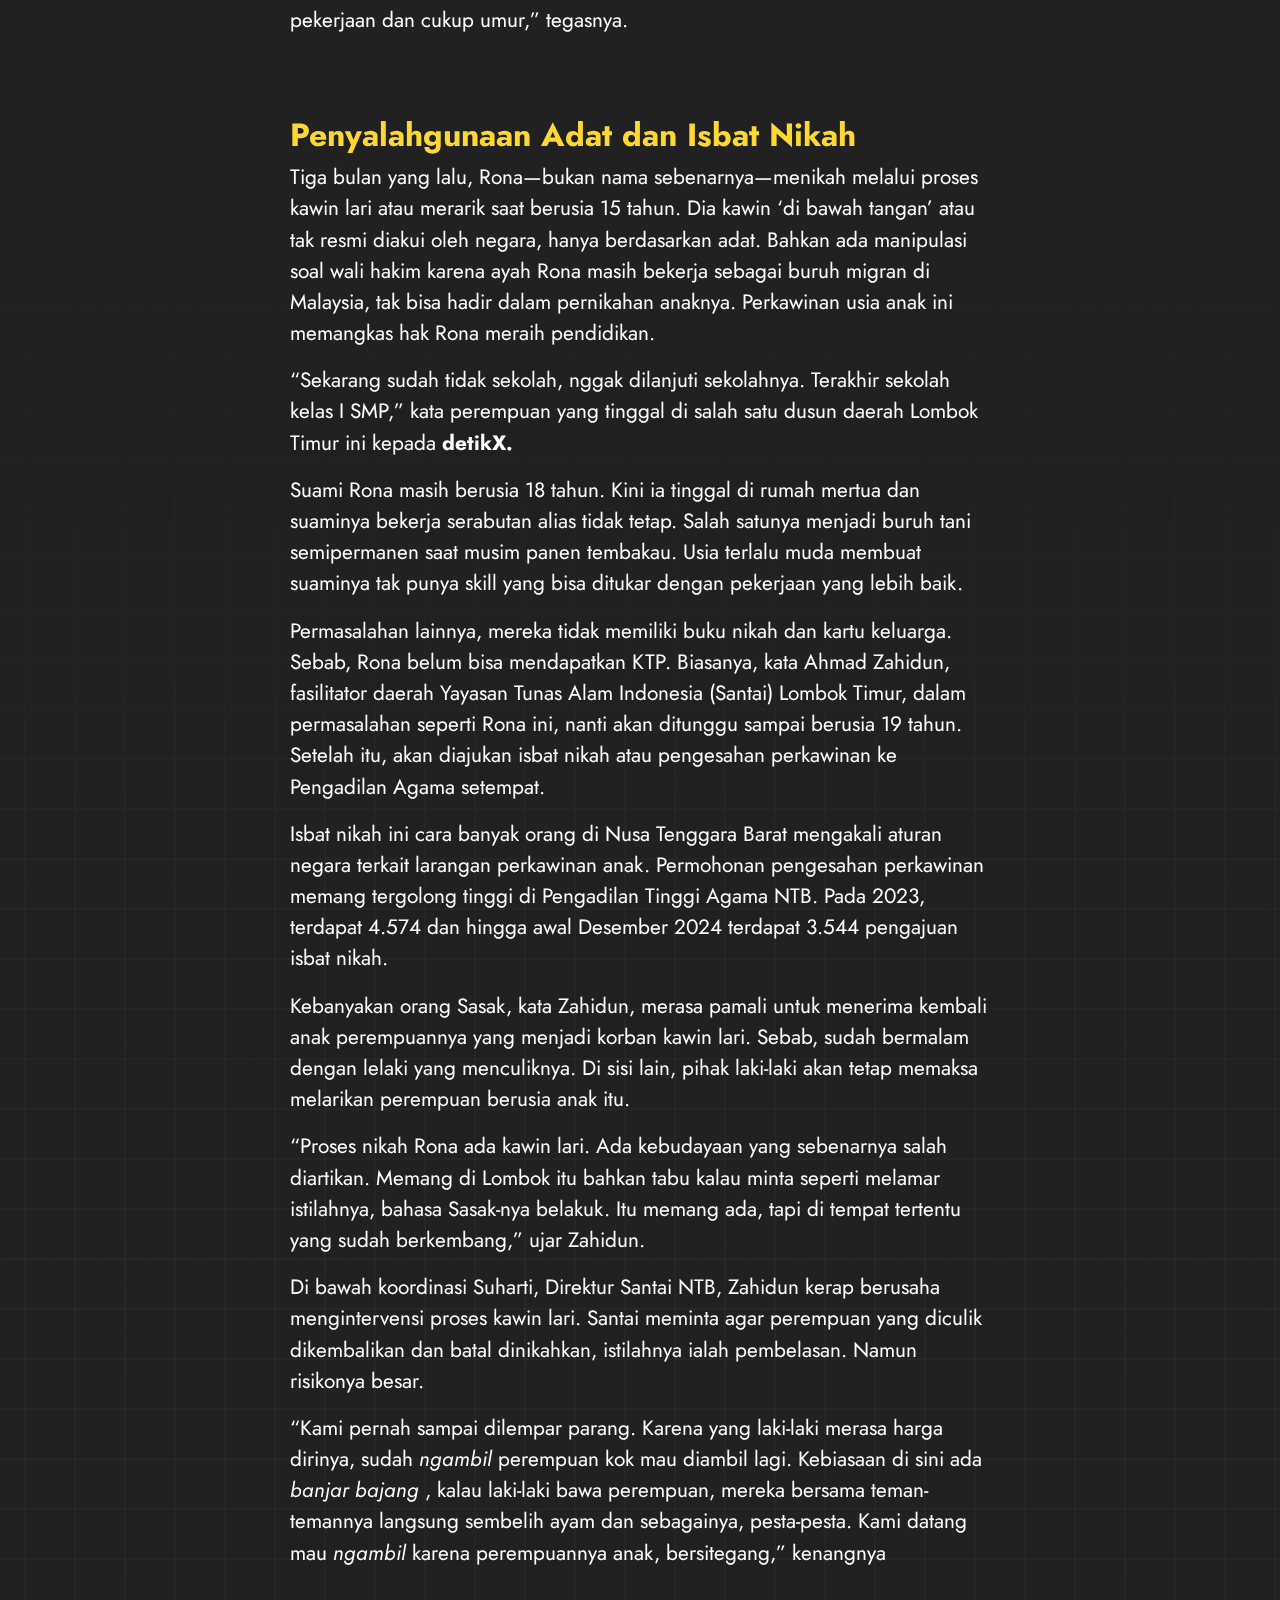
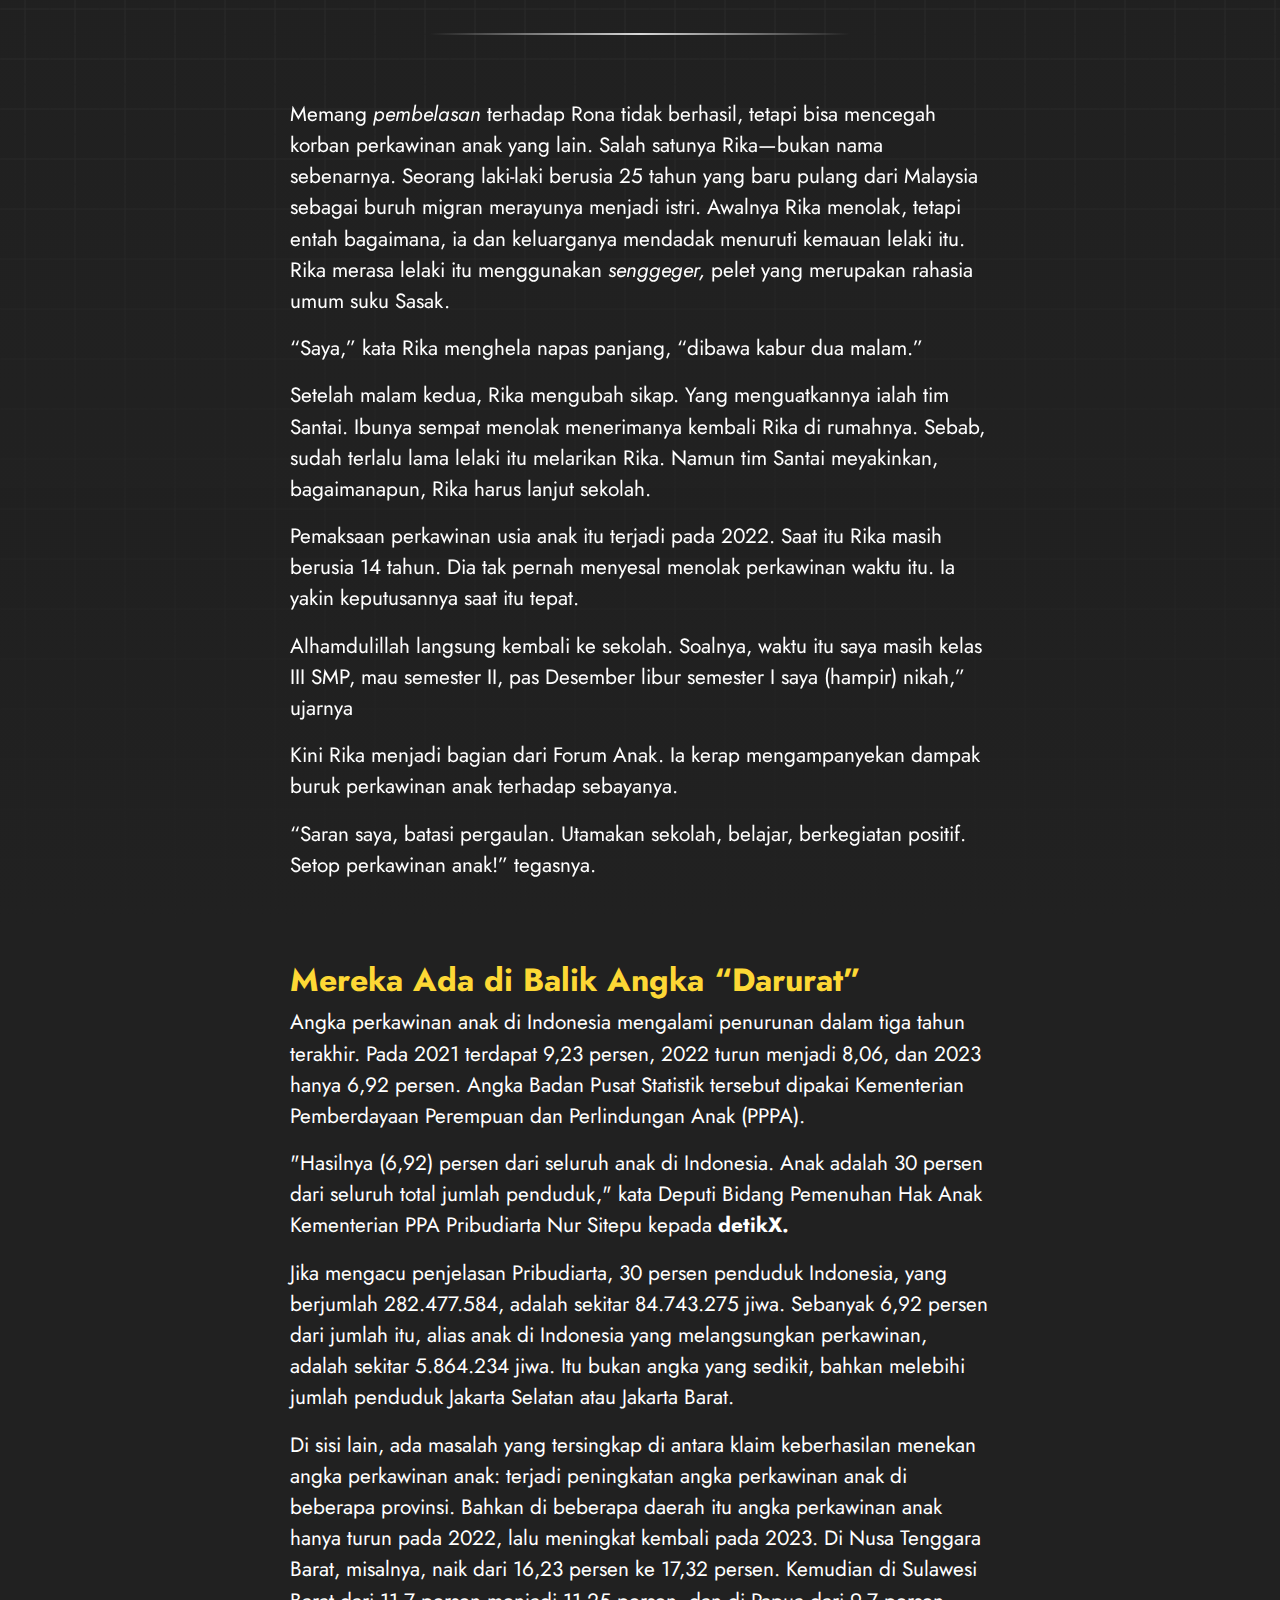
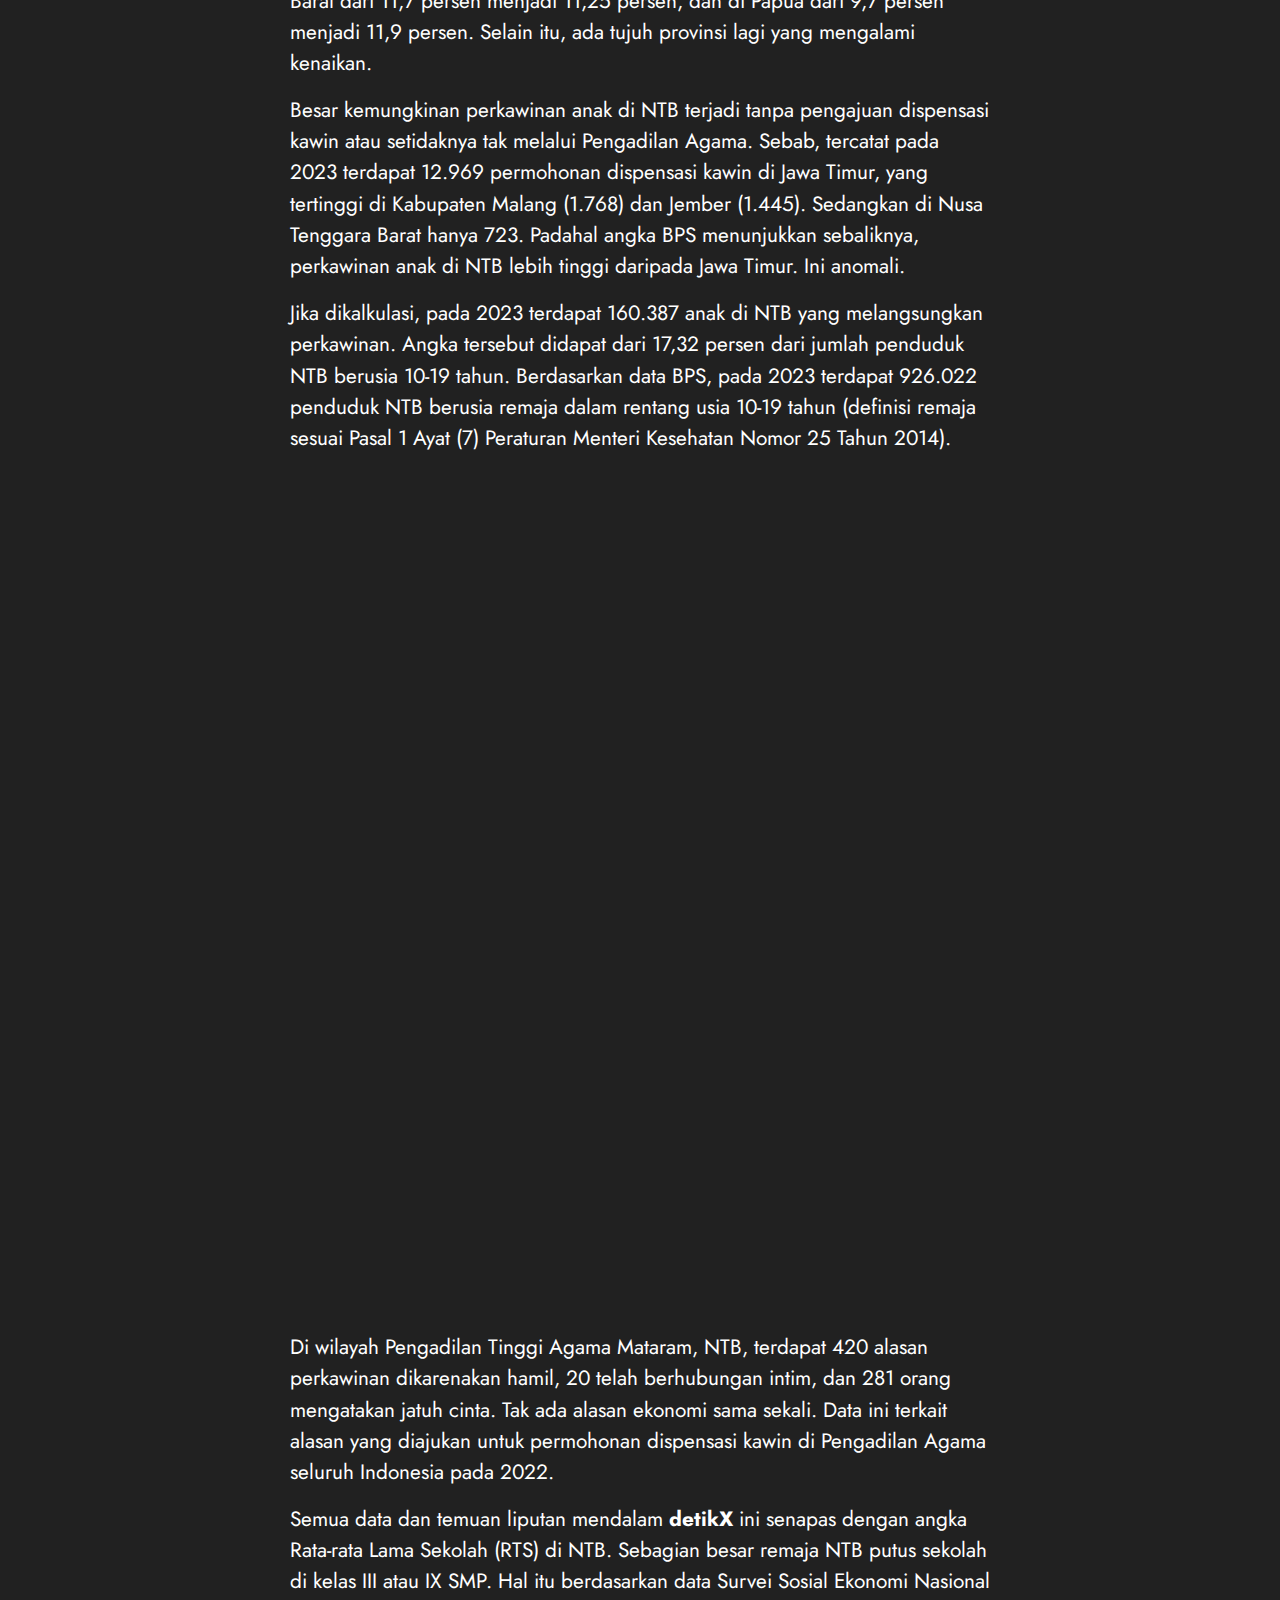
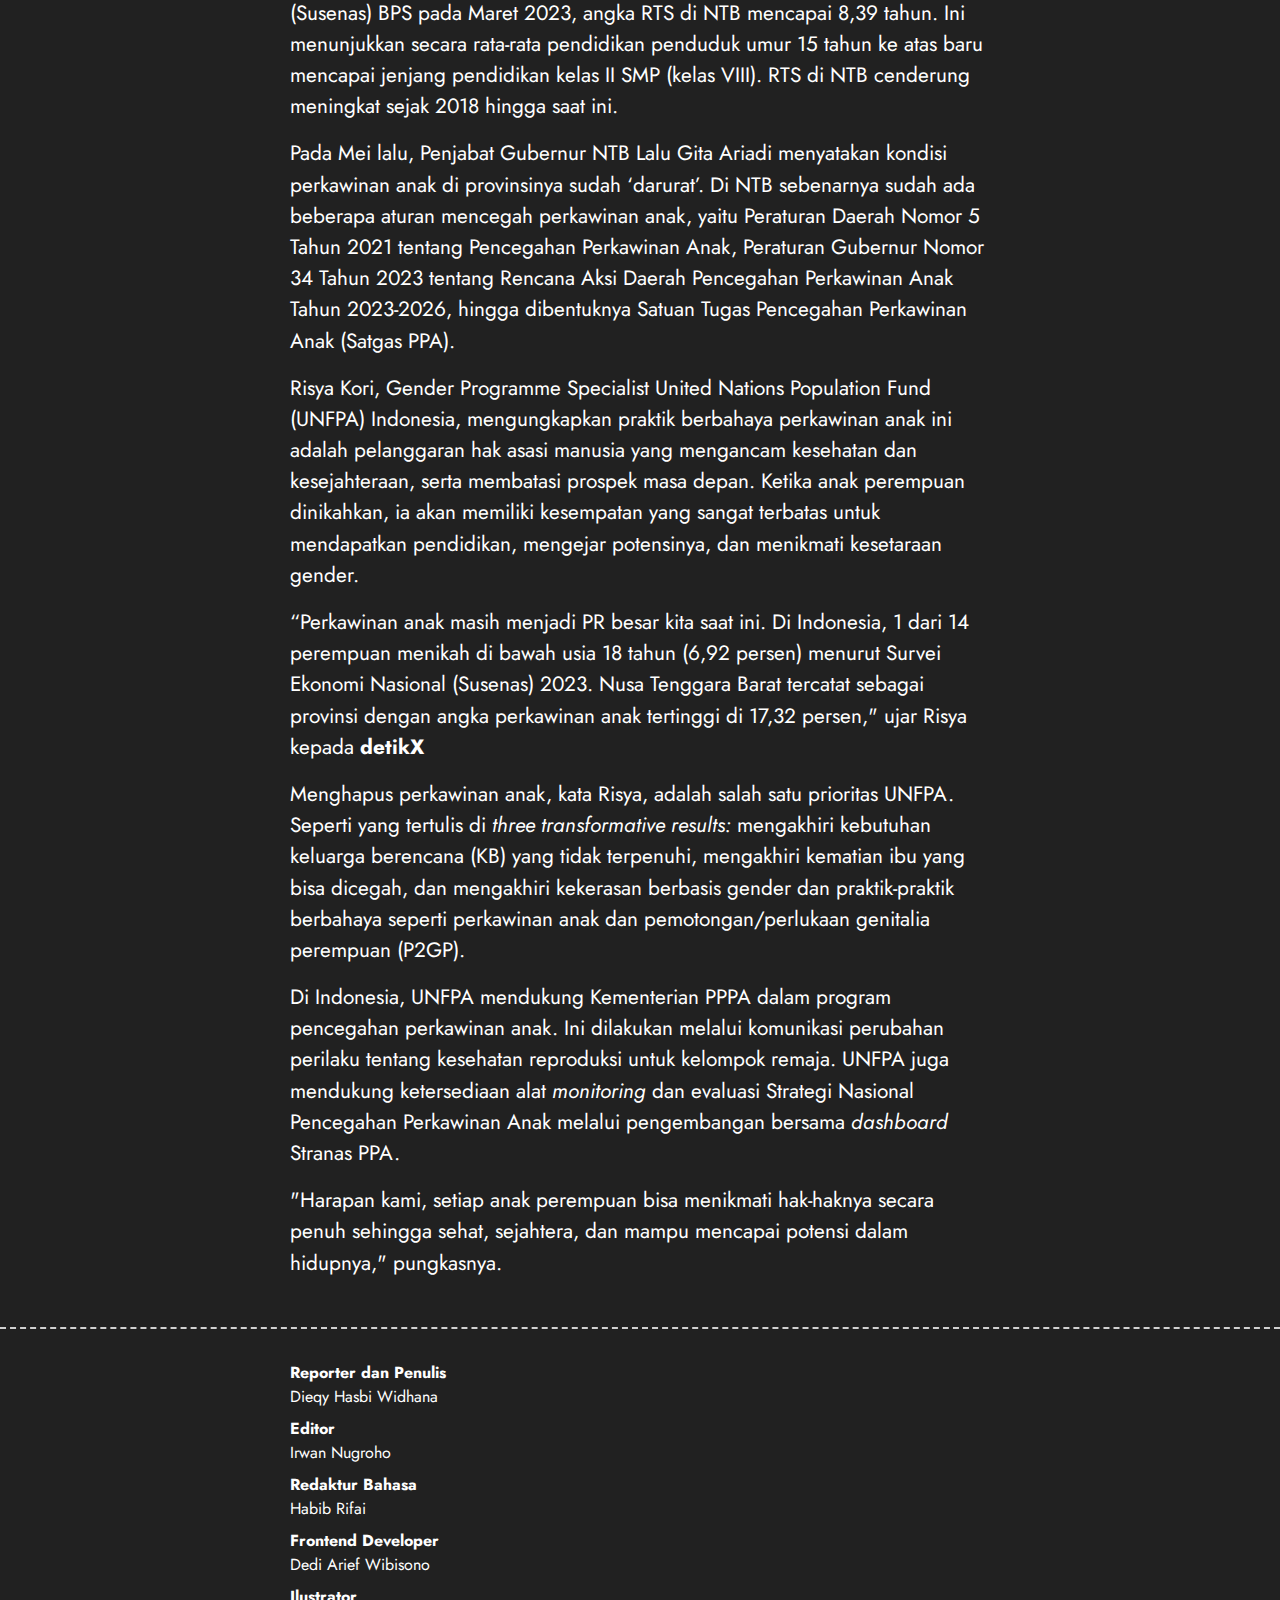
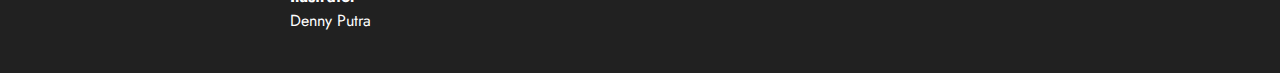
==== commit 99b6b640: "update" ====
--- a/index.html
+++ b/index.html
@@ -31,7 +31,7 @@
             </section>
             <section class="prembule">
                 <div class="wrap-detikx">
-                    <div class="bg-simple wow animate__animated animate__fadeIn" data-wow-delay="3.5s">
+                    <div class="bg-simple wow animate__animated animate__fadeIn" data-wow-delay="1.5s">
                         <p>
                             Perkawinan anak adalah salah satu bentuk terorisme gender. Sebab, memberangus hak perempuan secara massal dengan cara merampas kesehatan seksual dan reproduksi, masa depan yang layak, serta mimpi meraih pendidikan.
                         </p>
@@ -47,13 +47,6 @@
                                     Sepi. Sesekali terdengar suara ayam. Pagi itu anak perempuan yang menggendong bayi keluar dari rumah berdinding kayu dan beratap seng pada pertengahan November 2024. Rumah di daerah Lombok Utara, Nusa Tenggara Barat, itu dikelilingi lahan kosong yang luas. Perempuan itu adalah Nara—bukan nama sebenarnya. Dia penyintas perkawinan anak.
                                 </p>
                             </div>
-                            <div class="kotak">
-                                <div class="box-card help-right">
-                                    <div class="kotak__anak">
-                                        <img src="img/siluet2.png" alt="">
-                                    </div>
-                                </div>
-                            </div>
                         </div>
                         <p>
                             “Usianya,” kata ibu berusia 17 tahun itu menceritakan soal bayinya yang ia gendong, “mau masuk empat bulan, laki-laki.”
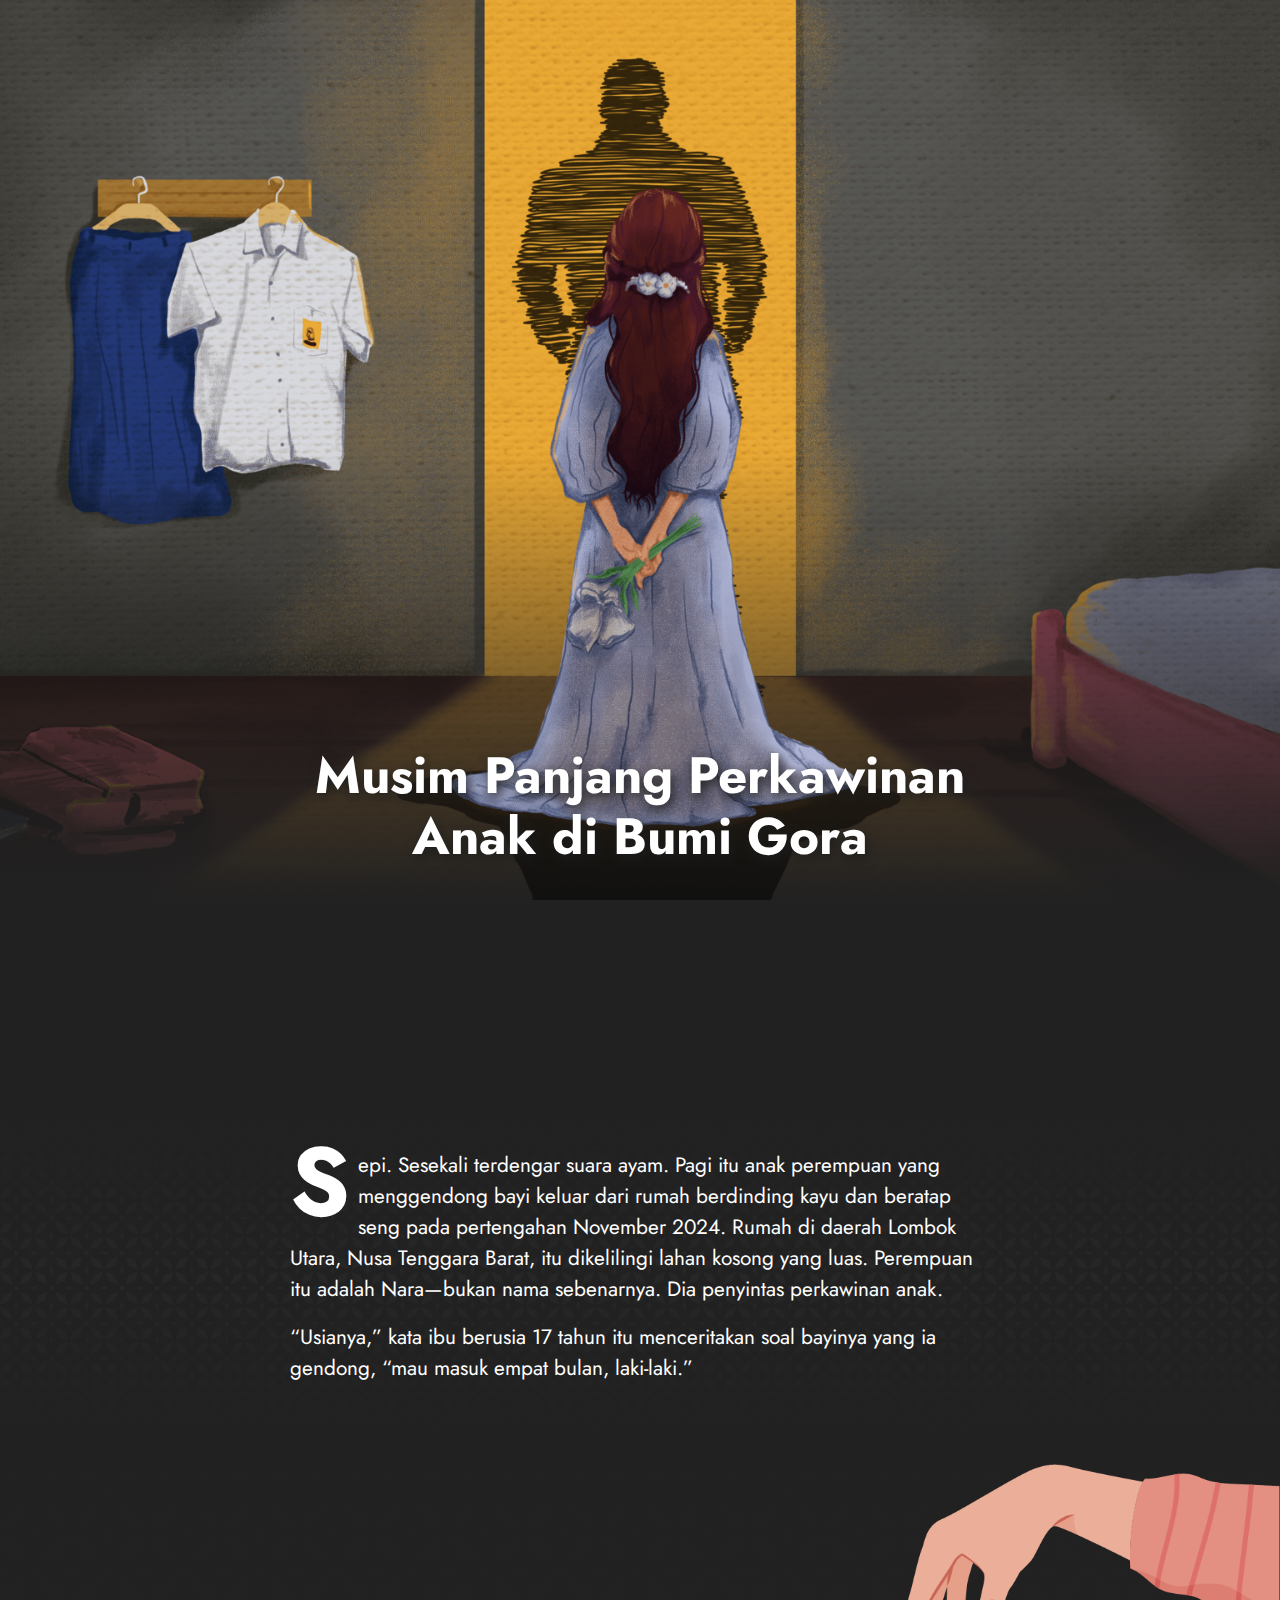
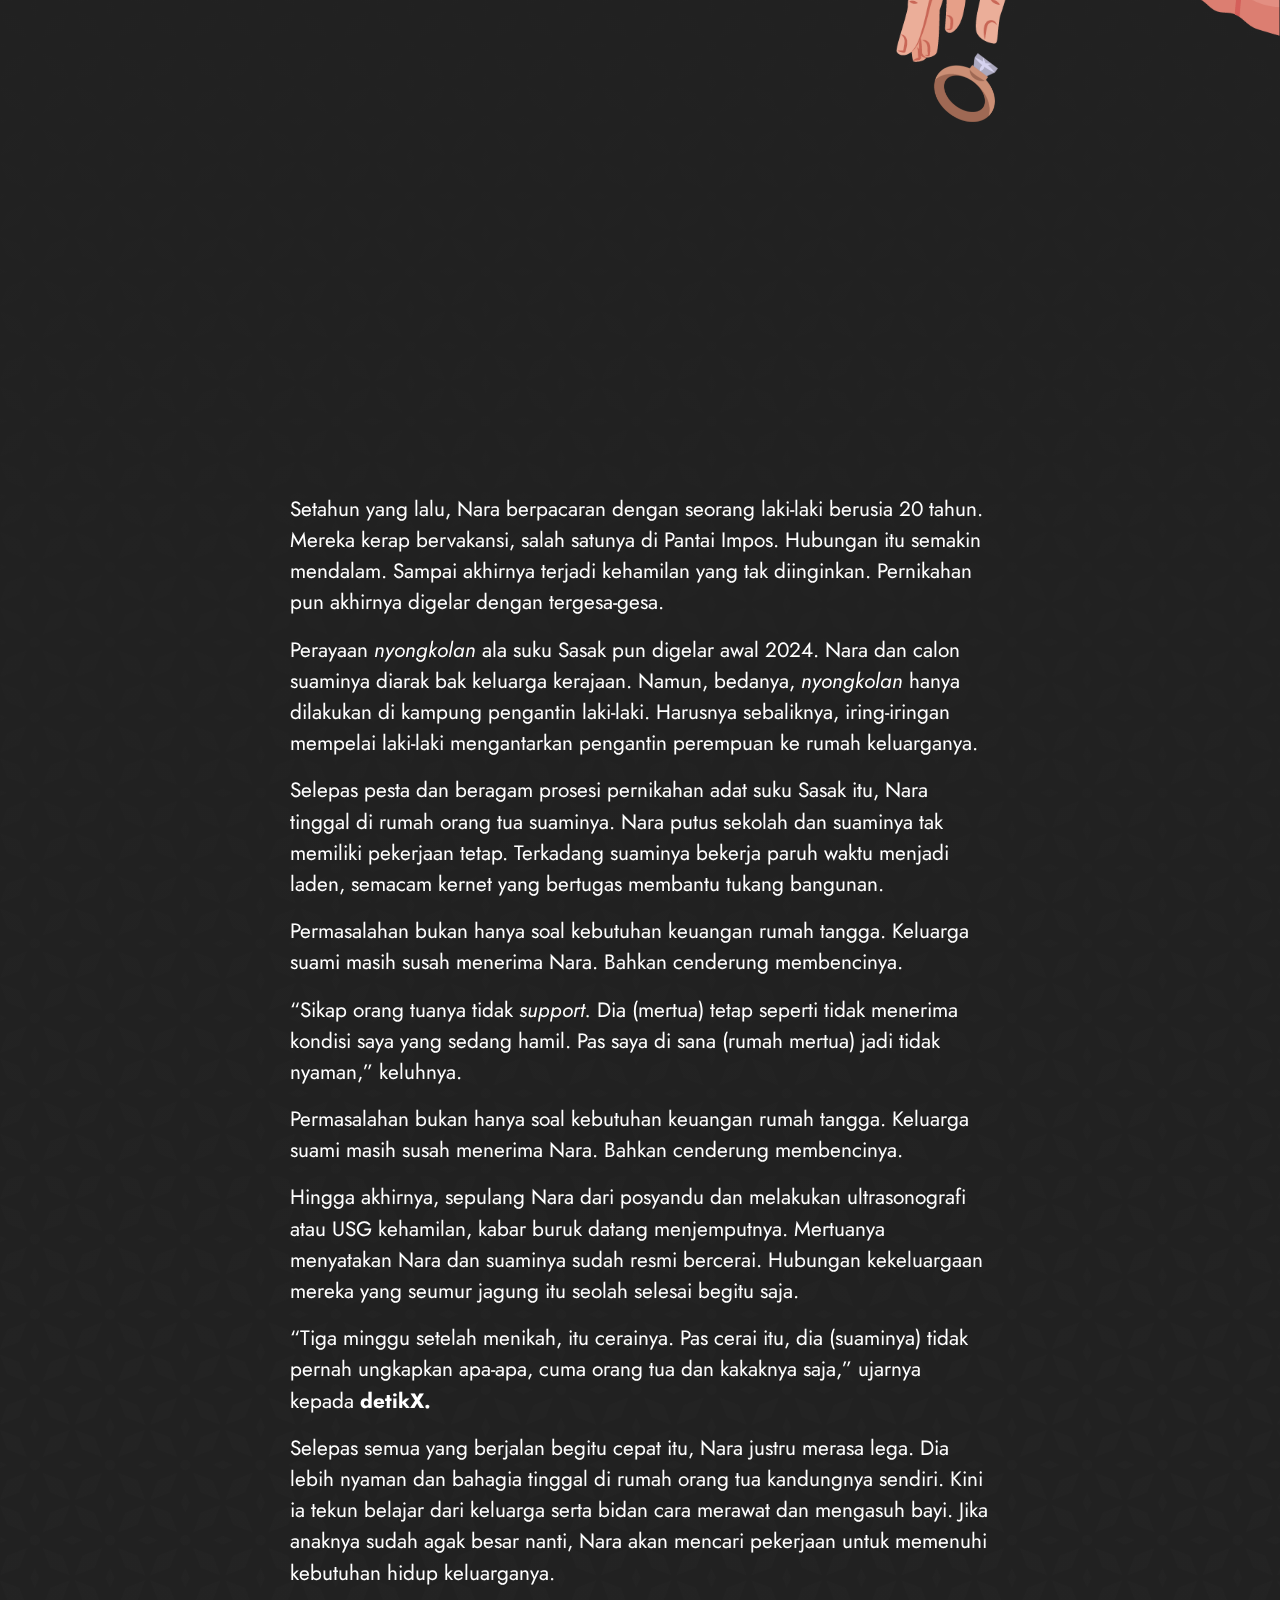
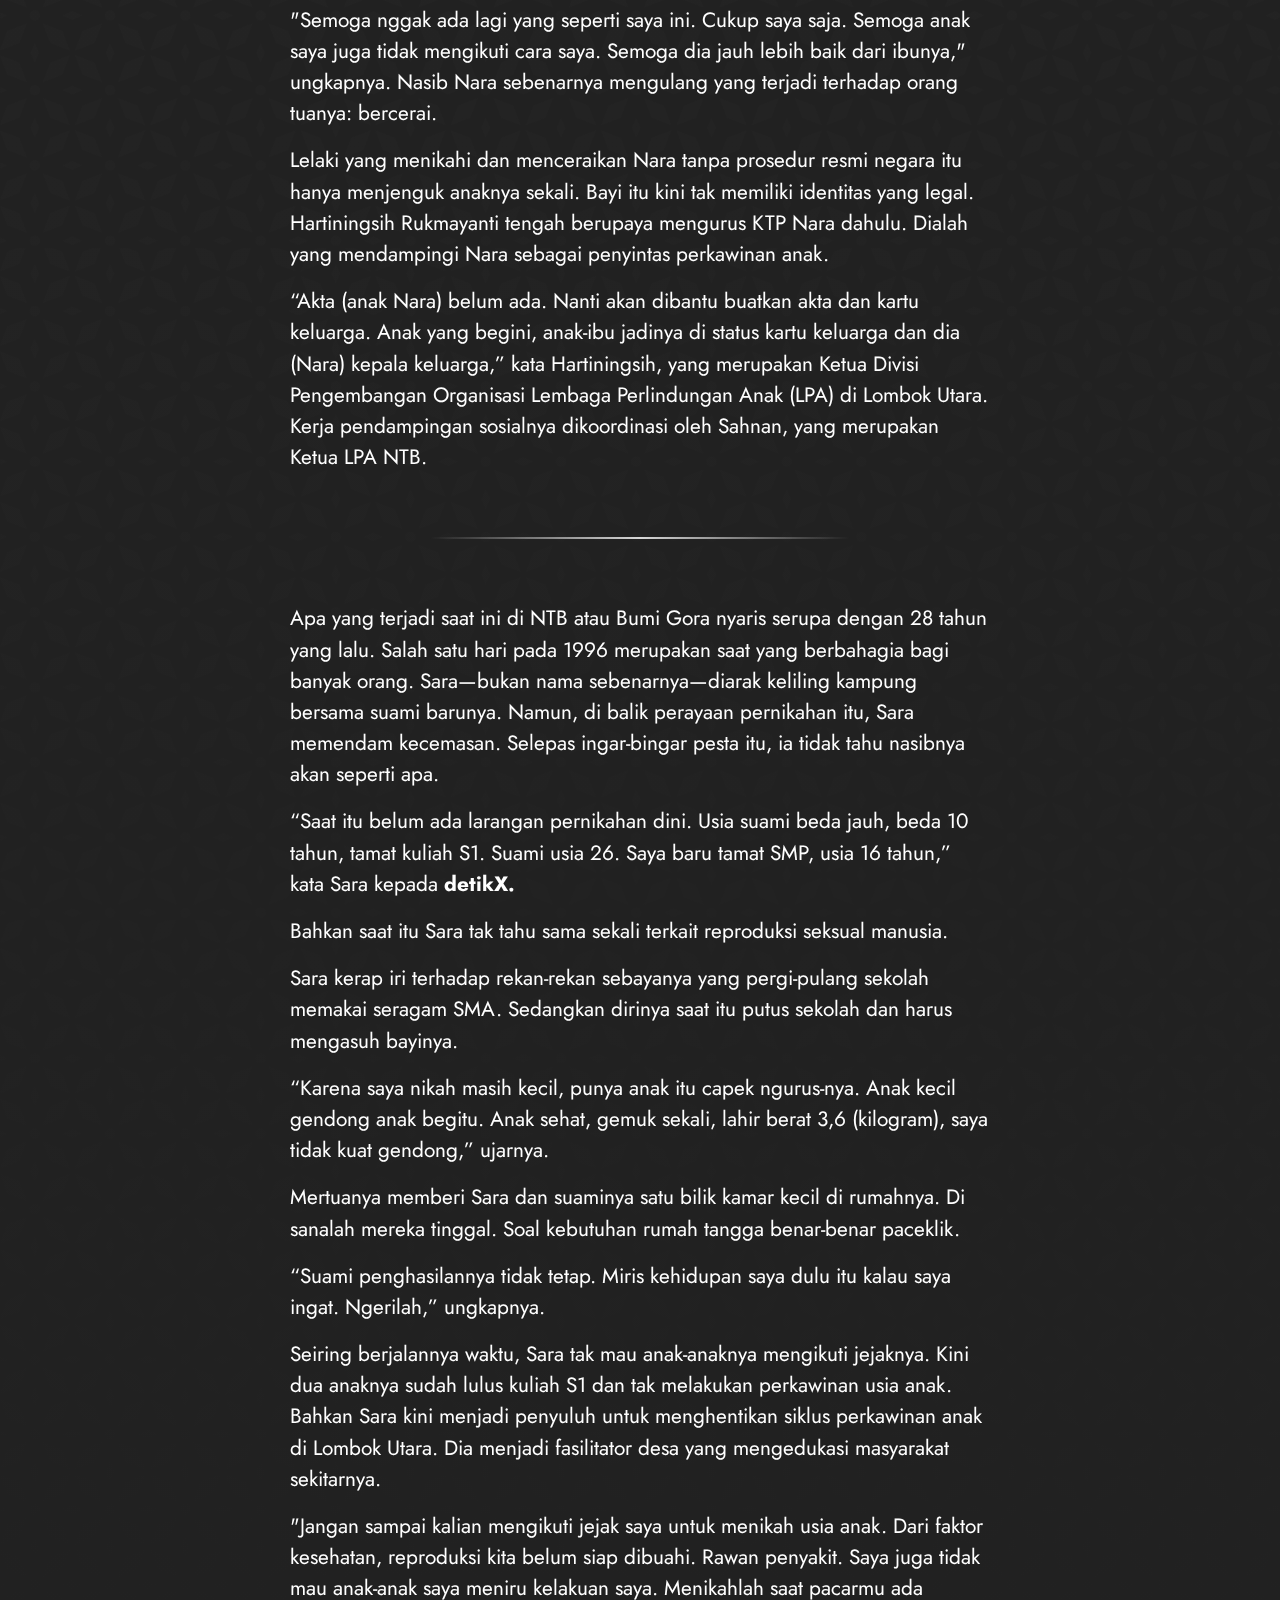
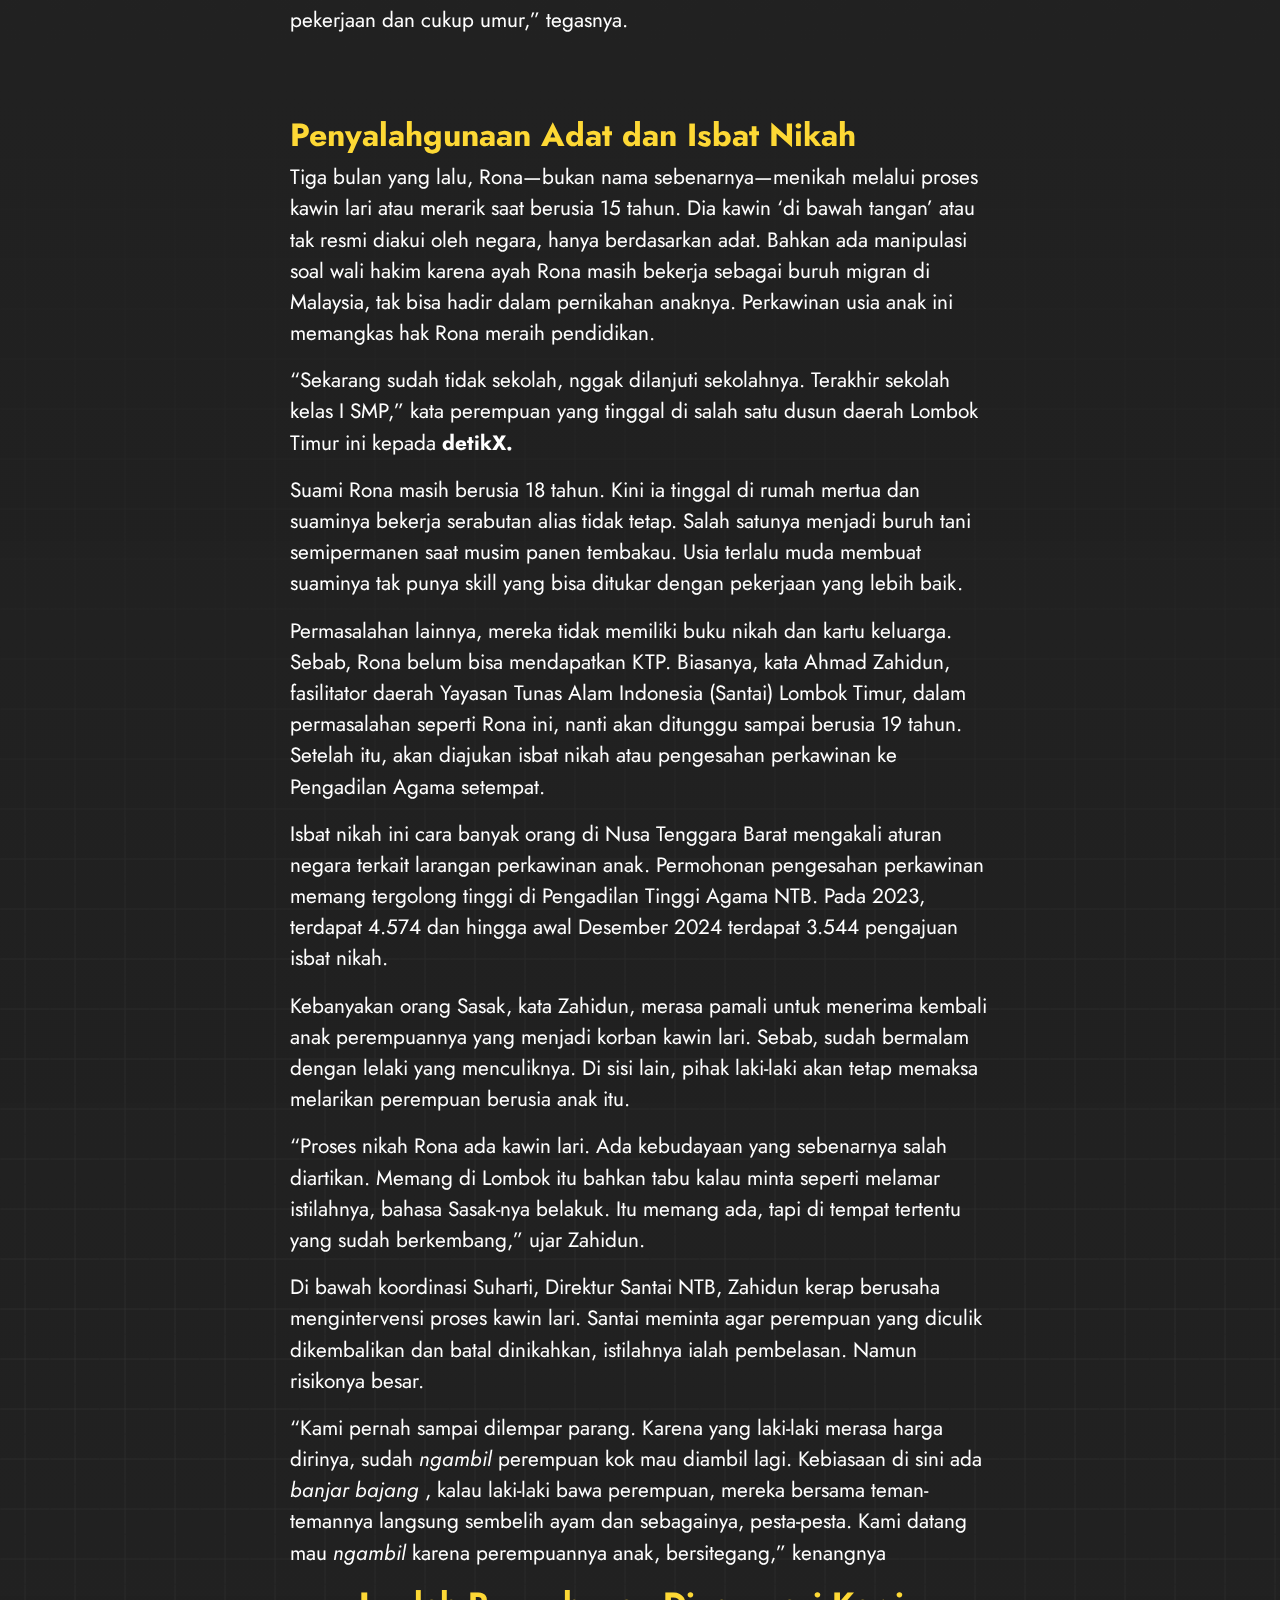
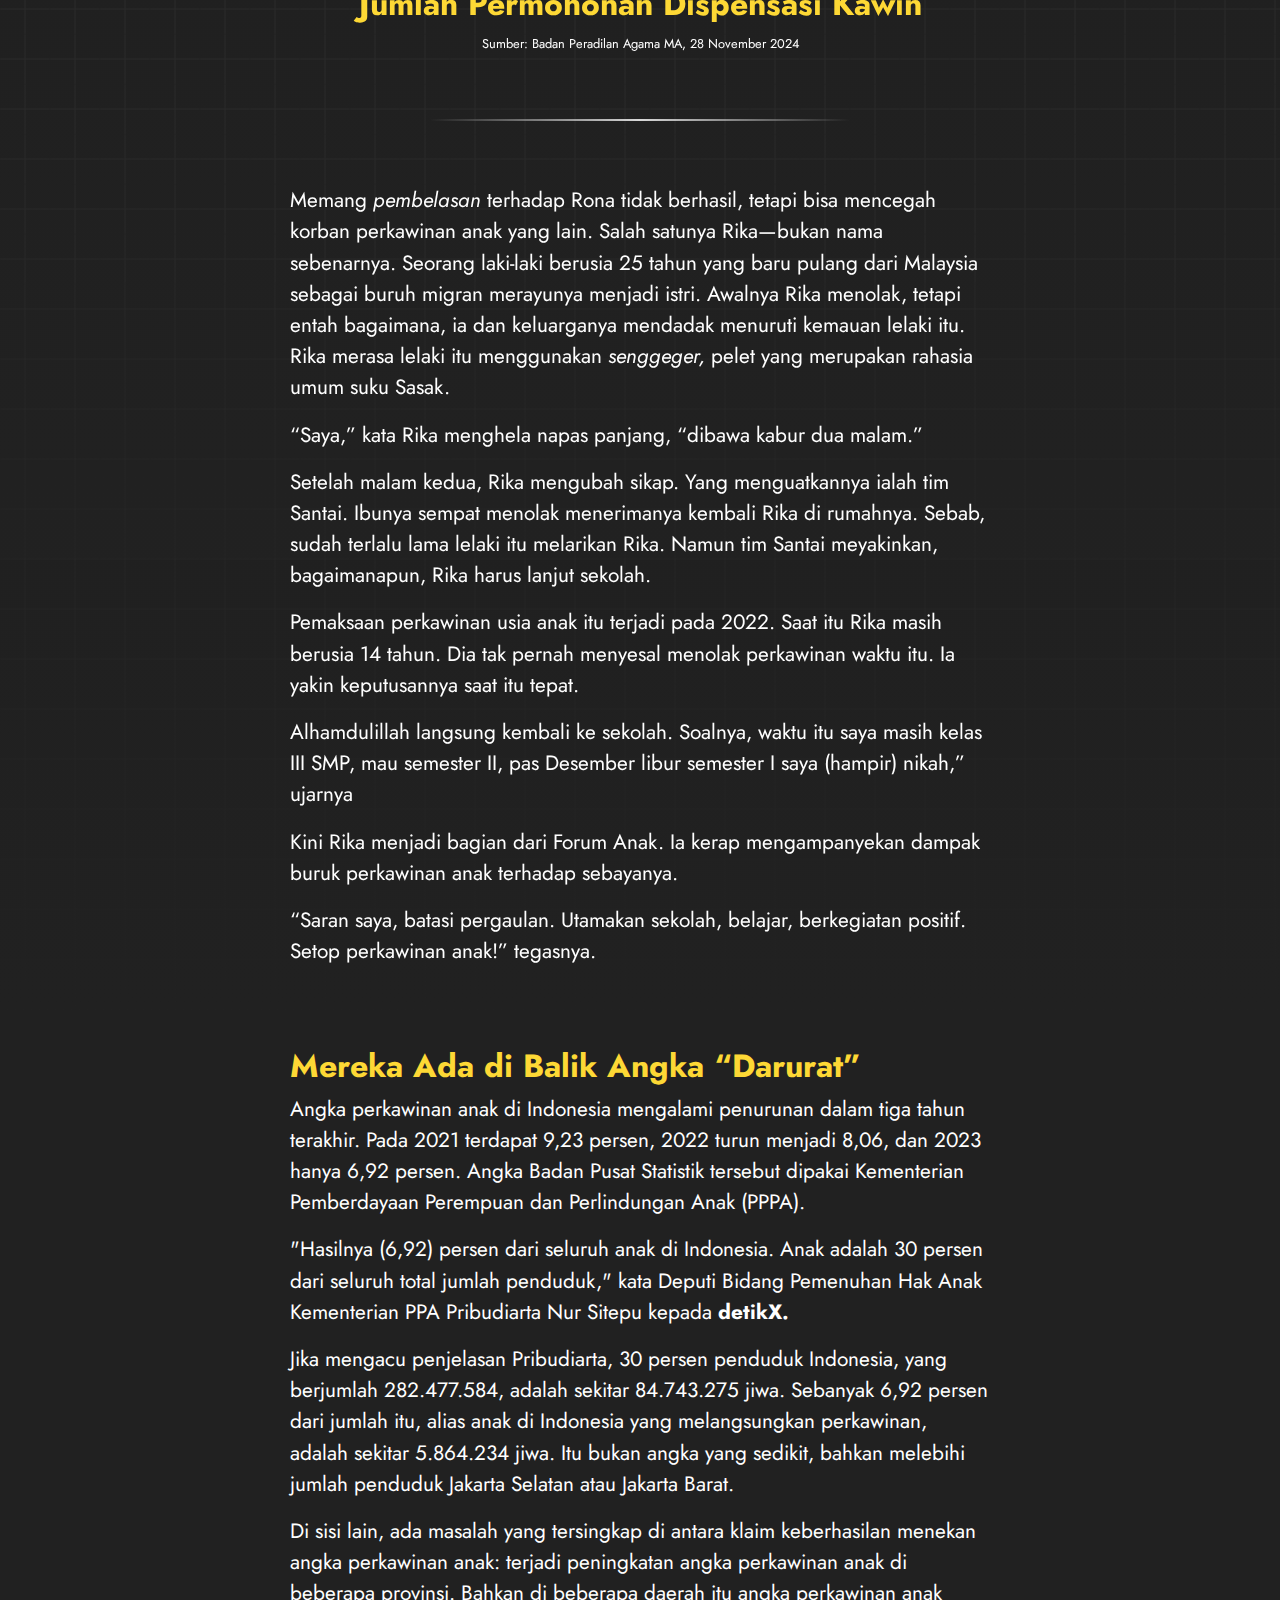
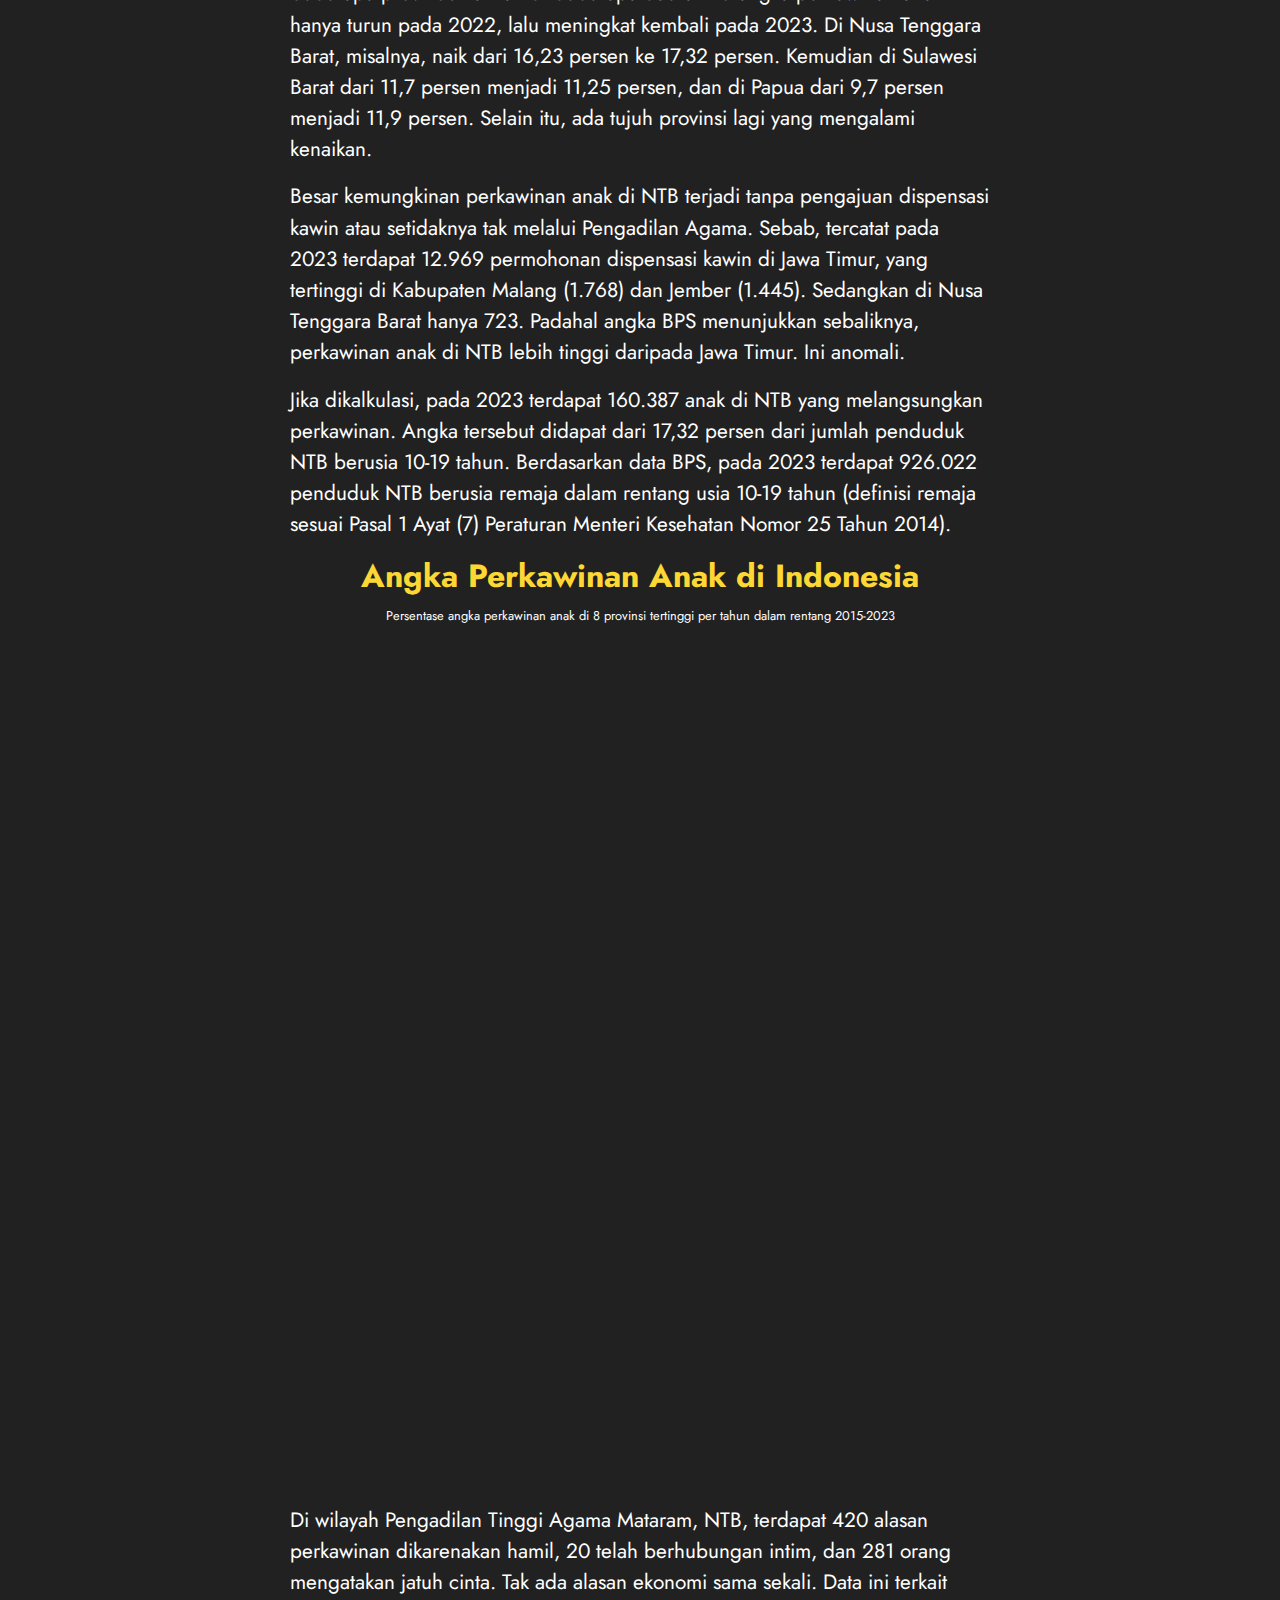
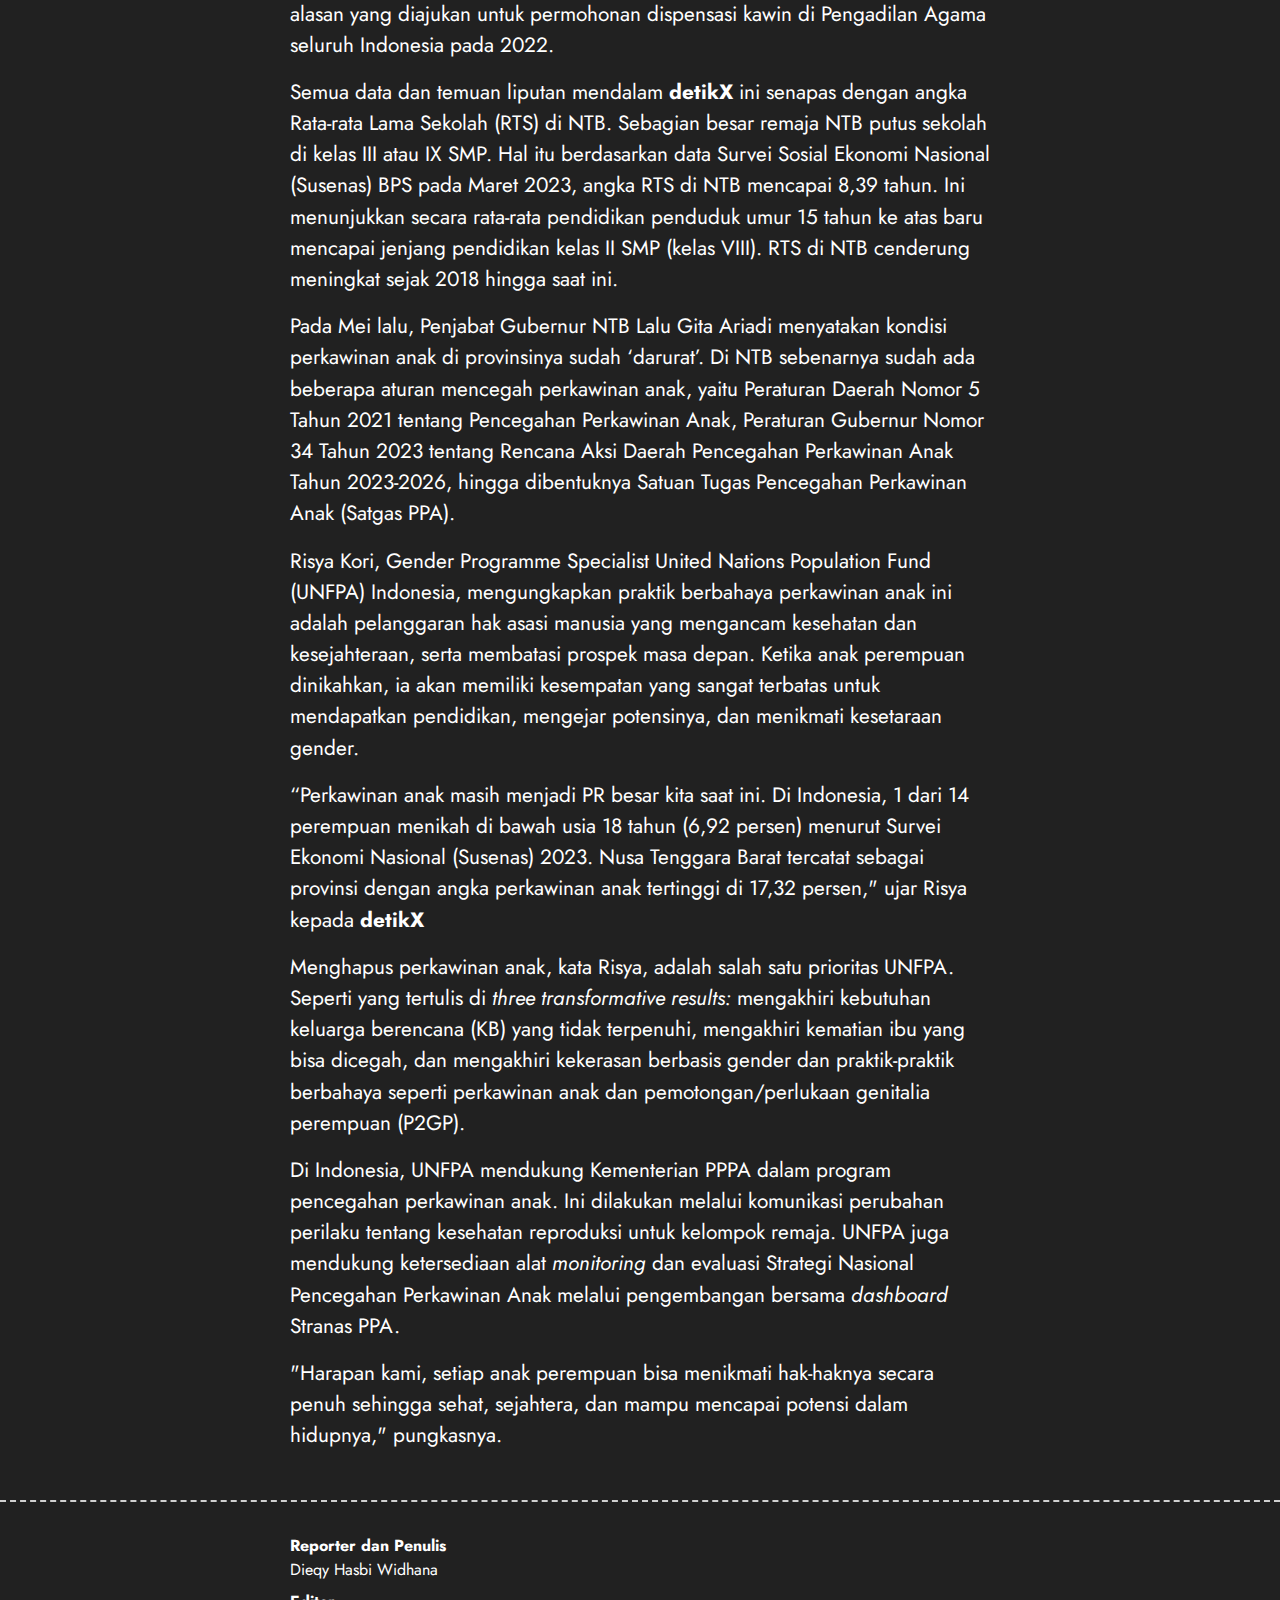
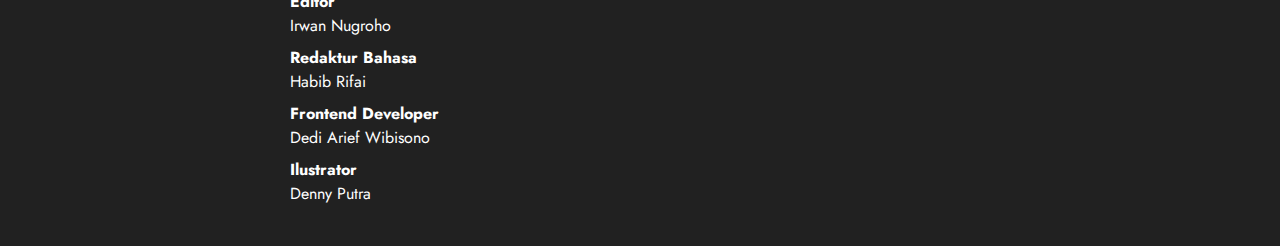
==== commit 2d01ff91: "update" ====
--- a/index.html
+++ b/index.html
@@ -187,6 +187,15 @@
                                 karena perempuannya anak, bersitegang,”
                             kenangnya
                             </p>
+                            <div class="text-center">
+                                <h3>
+                                    Jumlah Permohonan Dispensasi Kawin
+                                </h3>
+                                <small>
+                                    Sumber: Badan Peradilan Agama MA, 28 November 2024
+                                </small>
+                                <div id="container"></div>
+                            </div>
                             <div class="garis"></div>
                             <p>
                                 Memang
@@ -240,6 +249,12 @@
                             <p>
                                 Jika dikalkulasi, pada 2023 terdapat 160.387 anak di NTB yang melangsungkan perkawinan. Angka tersebut didapat dari 17,32 persen dari jumlah penduduk NTB berusia 10-19 tahun. Berdasarkan data BPS, pada 2023 terdapat 926.022 penduduk NTB berusia remaja dalam rentang usia 10-19 tahun (definisi remaja sesuai Pasal 1 Ayat (7) Peraturan Menteri Kesehatan Nomor 25 Tahun 2014).
                             </p>
+                            <div class="text-center mb-3">
+                                <h3>
+                                    Angka Perkawinan Anak di Indonesia
+                                </h3>
+                                <small>Persentase angka perkawinan anak di 8 provinsi tertinggi per tahun dalam rentang 2015-2023</small>
+                            </div>
                             <iframe
                                 src="https://flo.uri.sh/visualisation/20502331/embed?auto=1"
                                 frameborder="0"
@@ -322,6 +337,13 @@
                 </main>
                 <script src="js/jquery-3.5.1.min.js"></script>
                 <script src="js/wow.min.js"></script>
+                <script src="https://code.highcharts.com/highcharts.js"></script>
+                <script src="https://code.highcharts.com/maps/modules/map.js"></script>
+                <script src="https://code.highcharts.com/maps/modules/series-on-point.js"></script>
+                <script src="https://code.highcharts.com/maps/modules/exporting.js"></script>
+                <script src="https://code.highcharts.com/maps/modules/offline-exporting.js"></script>
+                <script src="https://code.highcharts.com/maps/modules/accessibility.js"></script>
+                <script src="js/peta.js"></script>
                 <script src="js/app.js"></script>
             </body>
         </html>
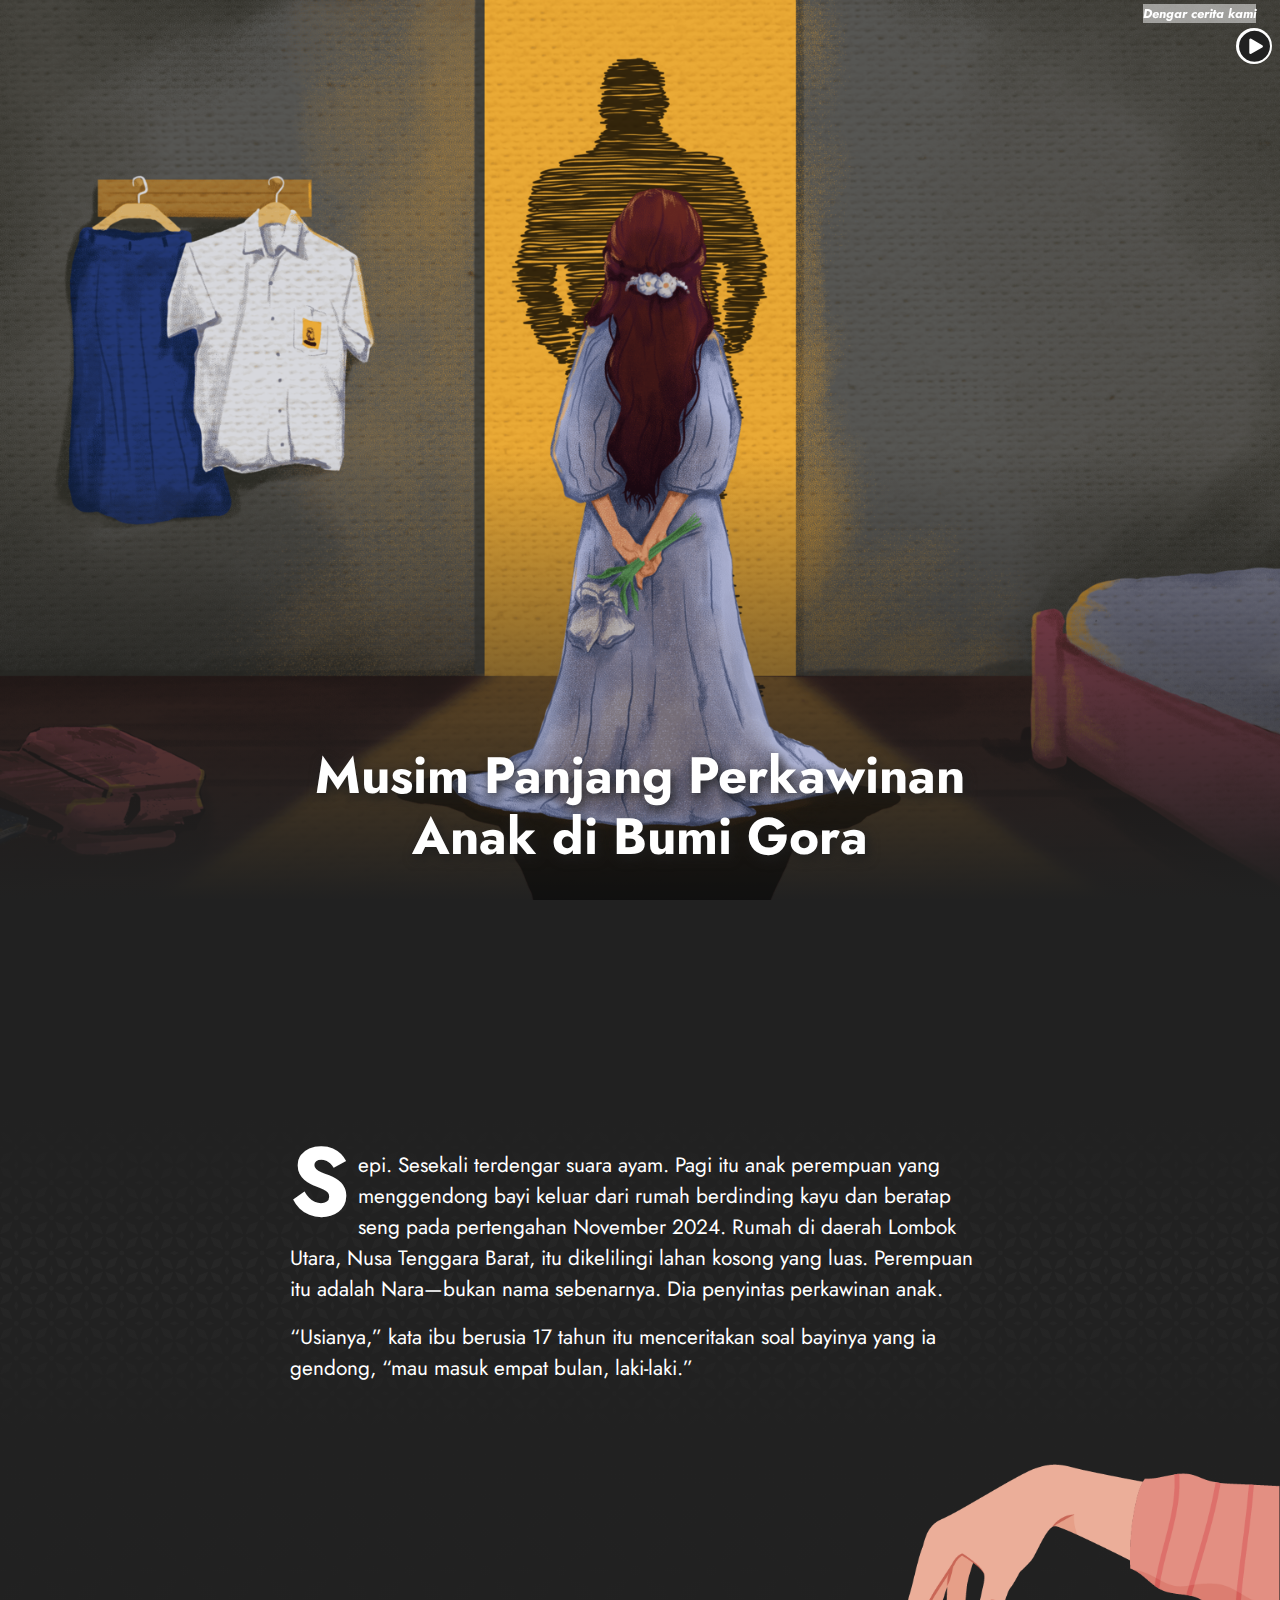
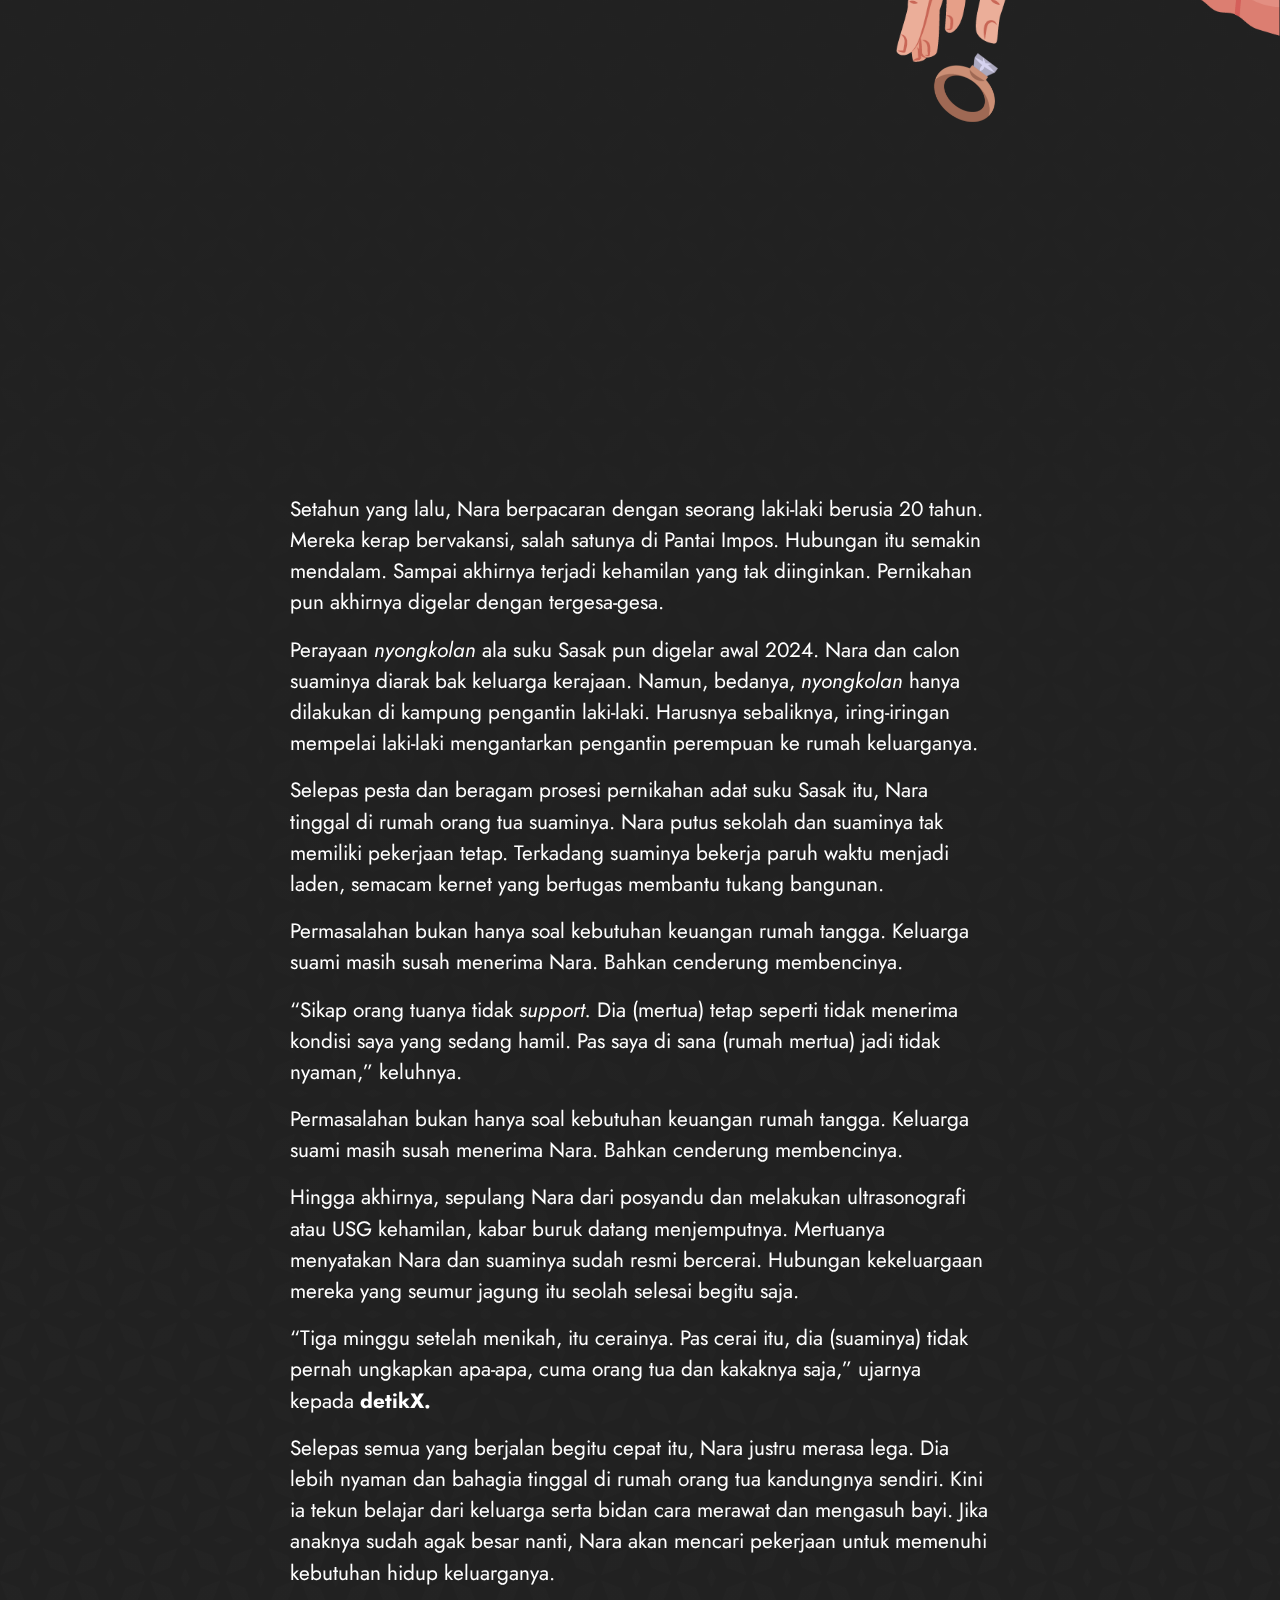
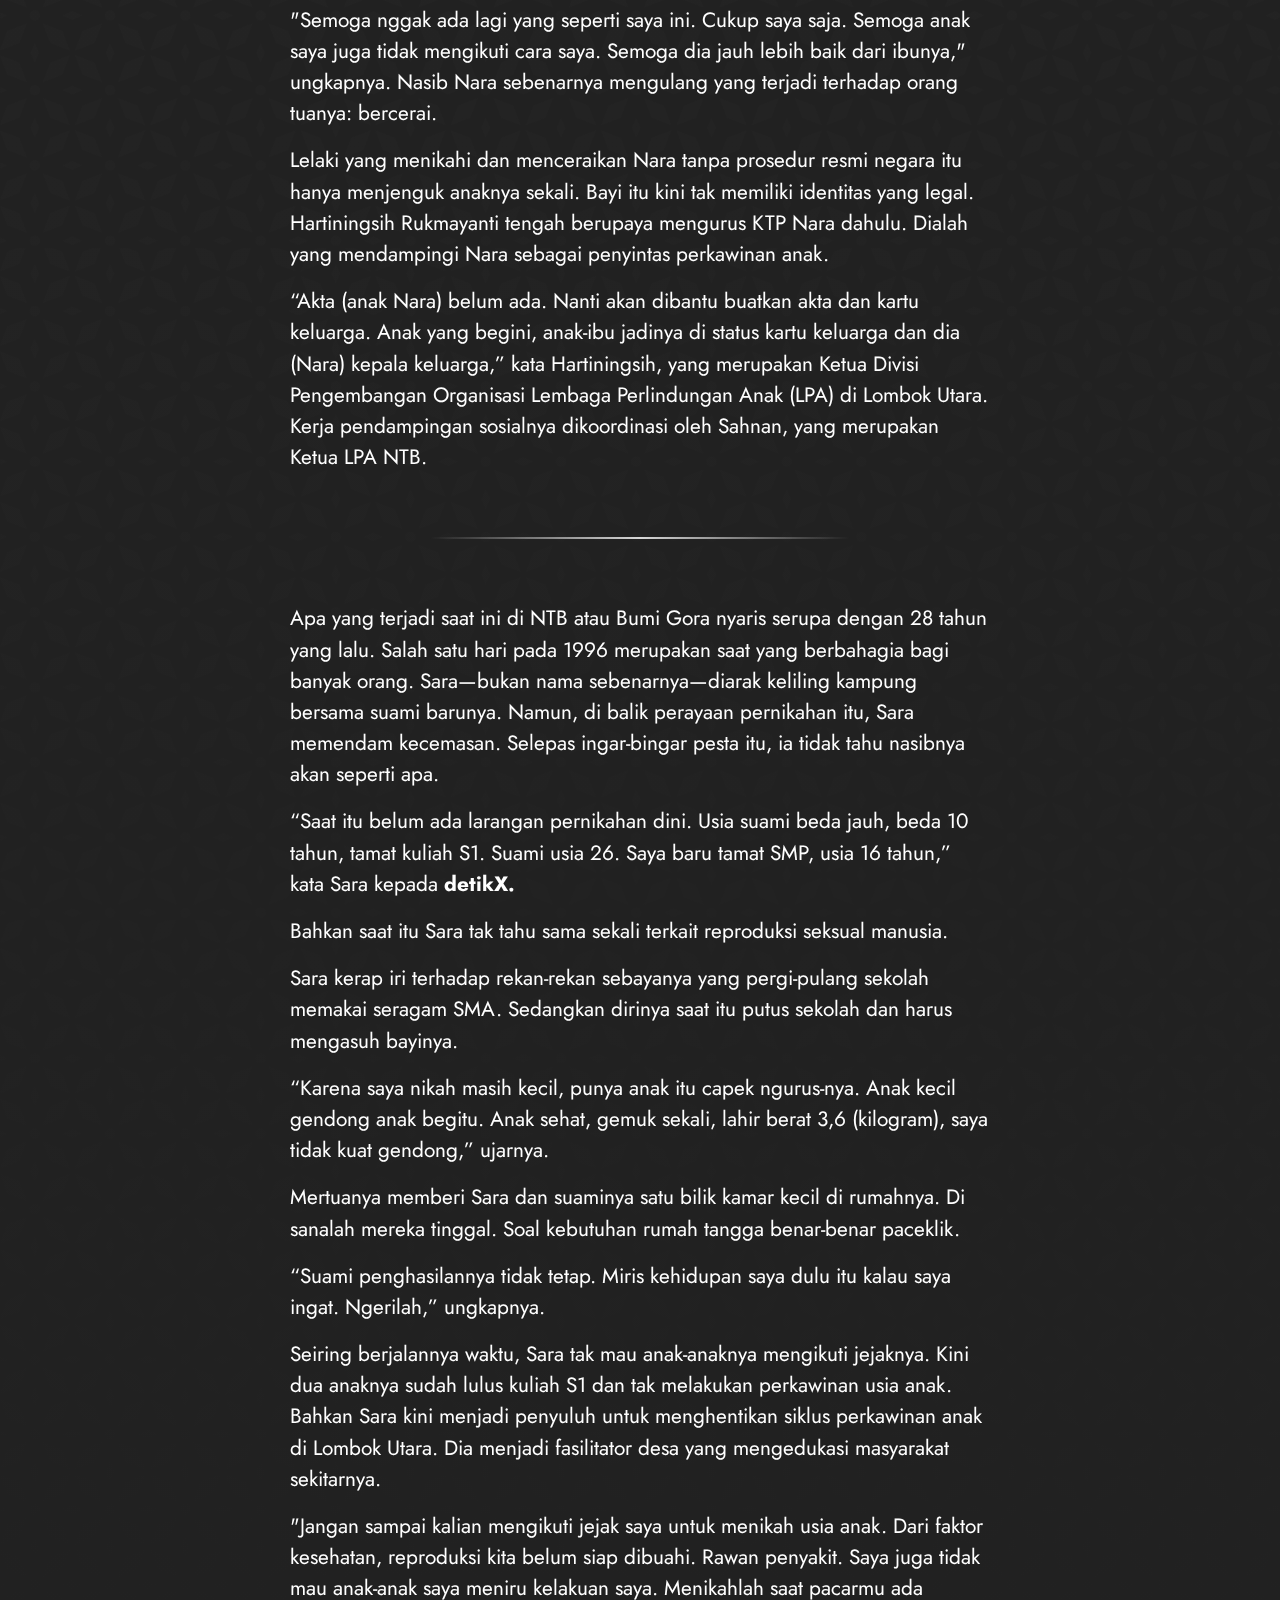
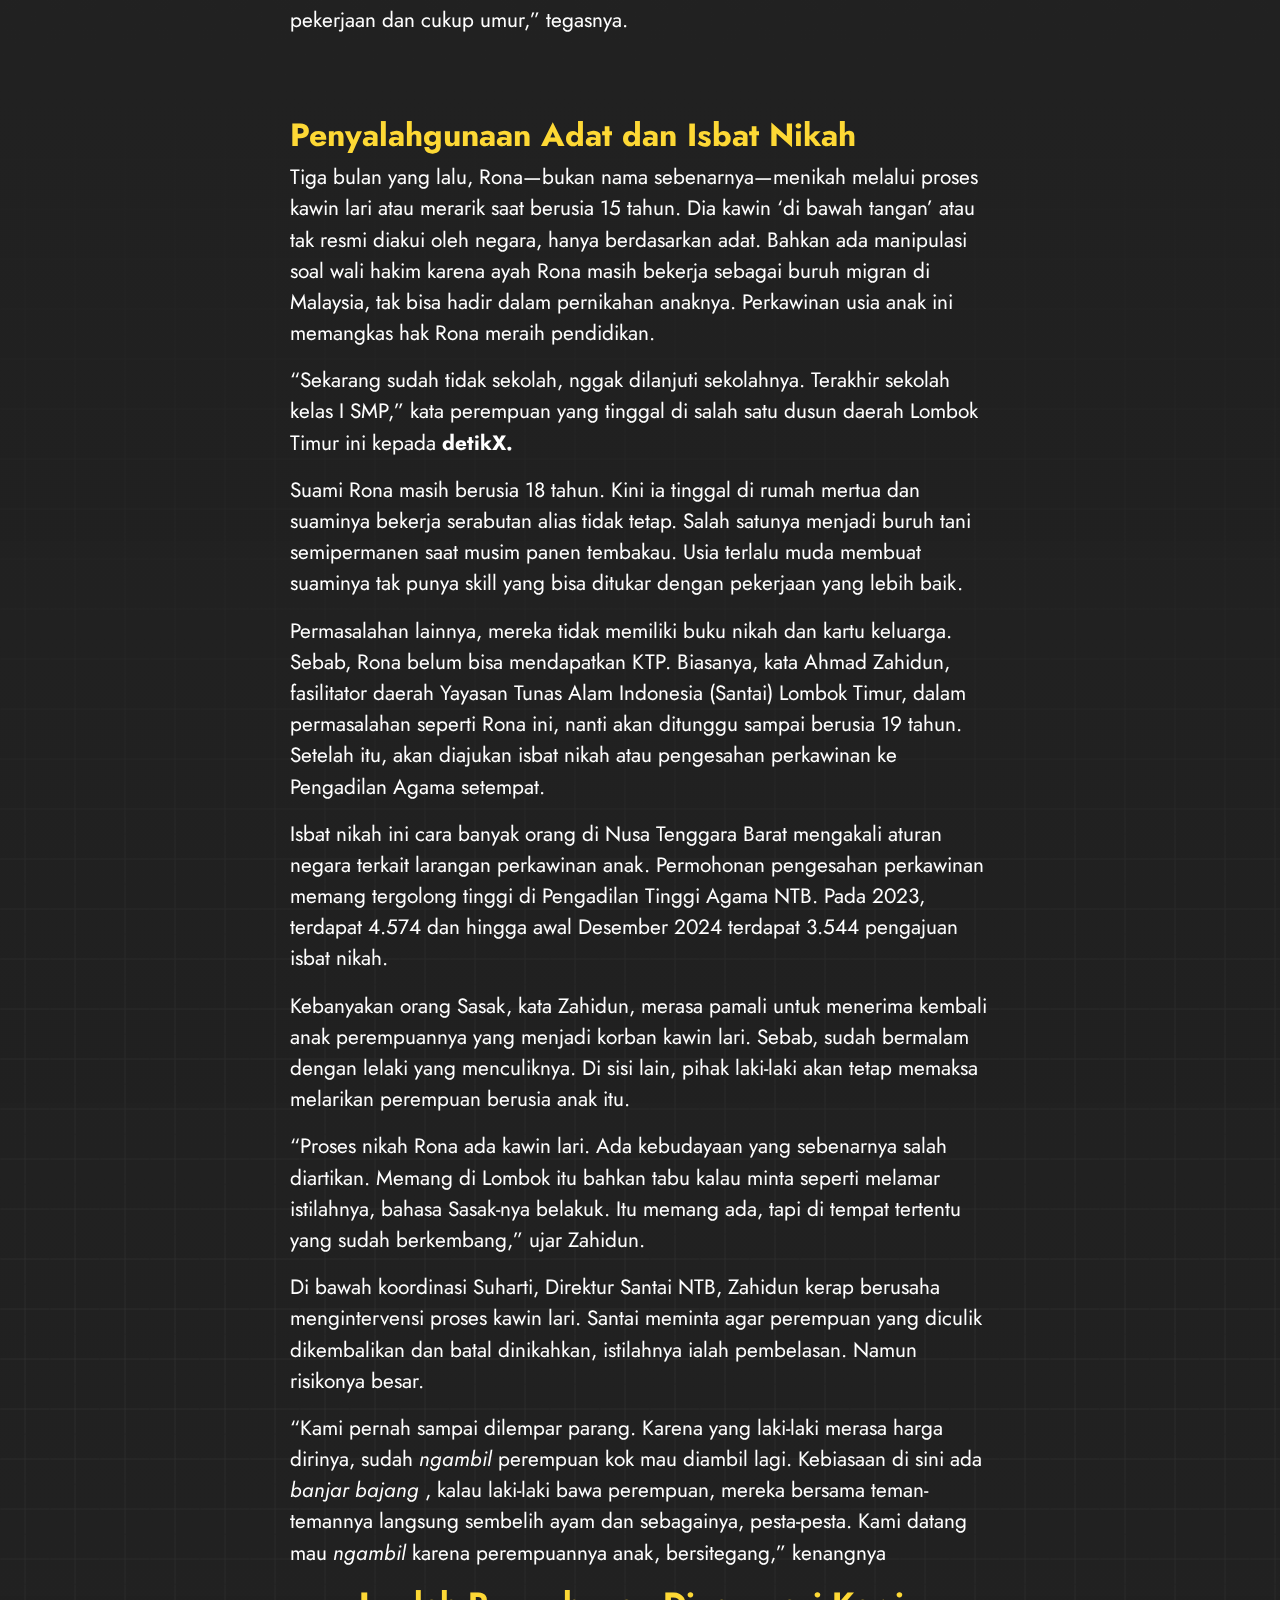
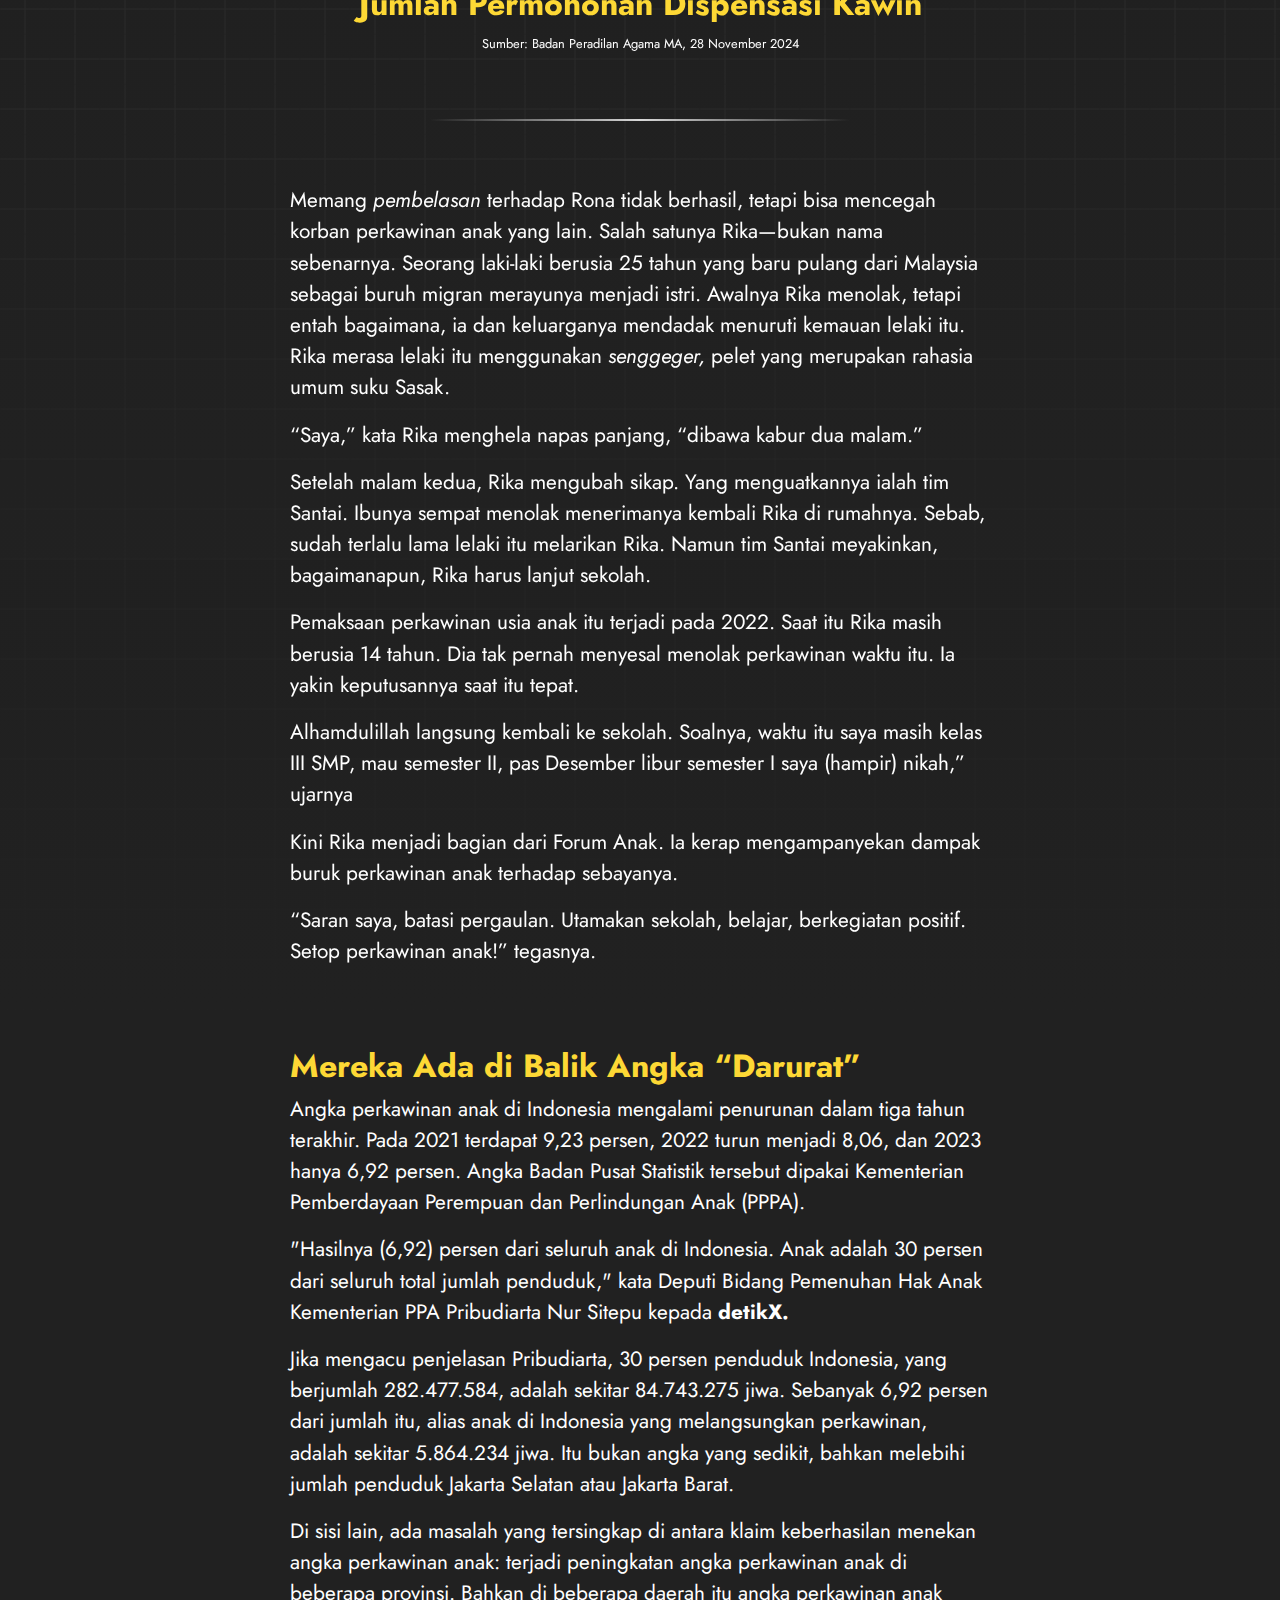
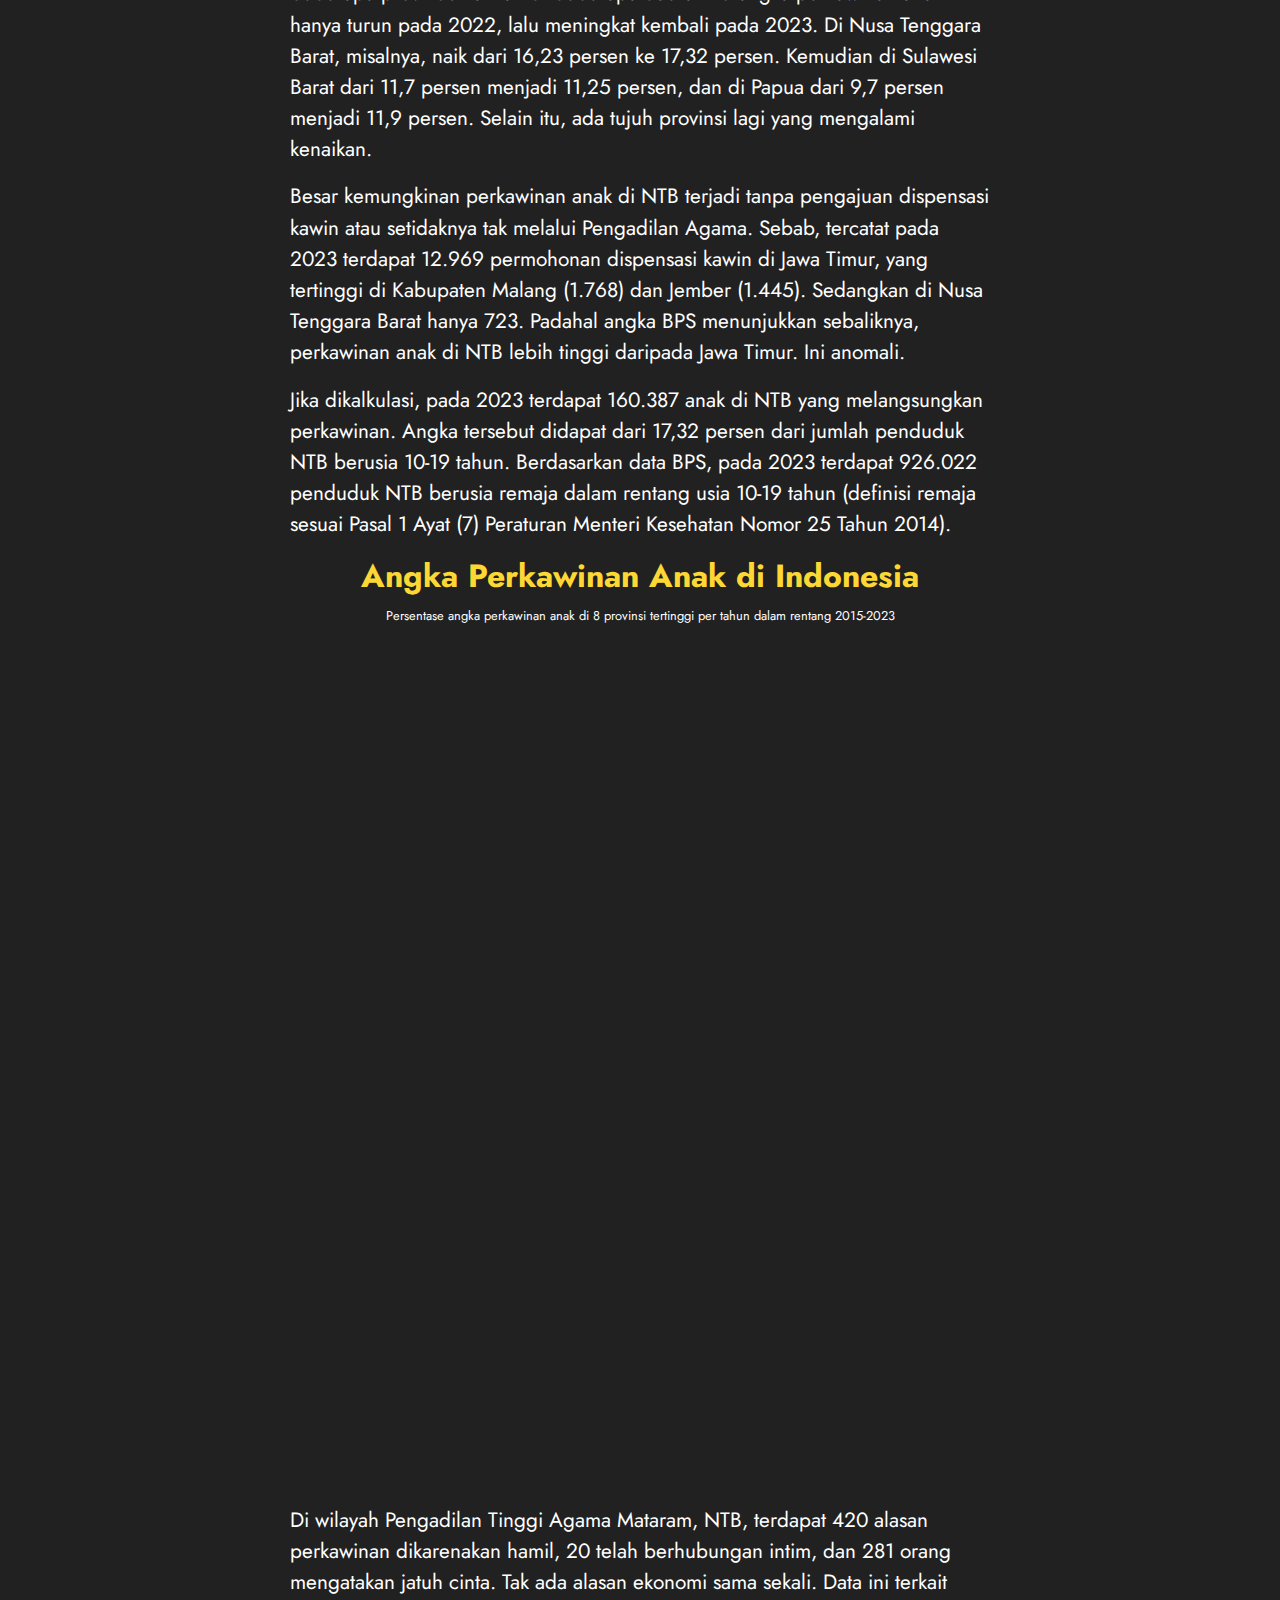
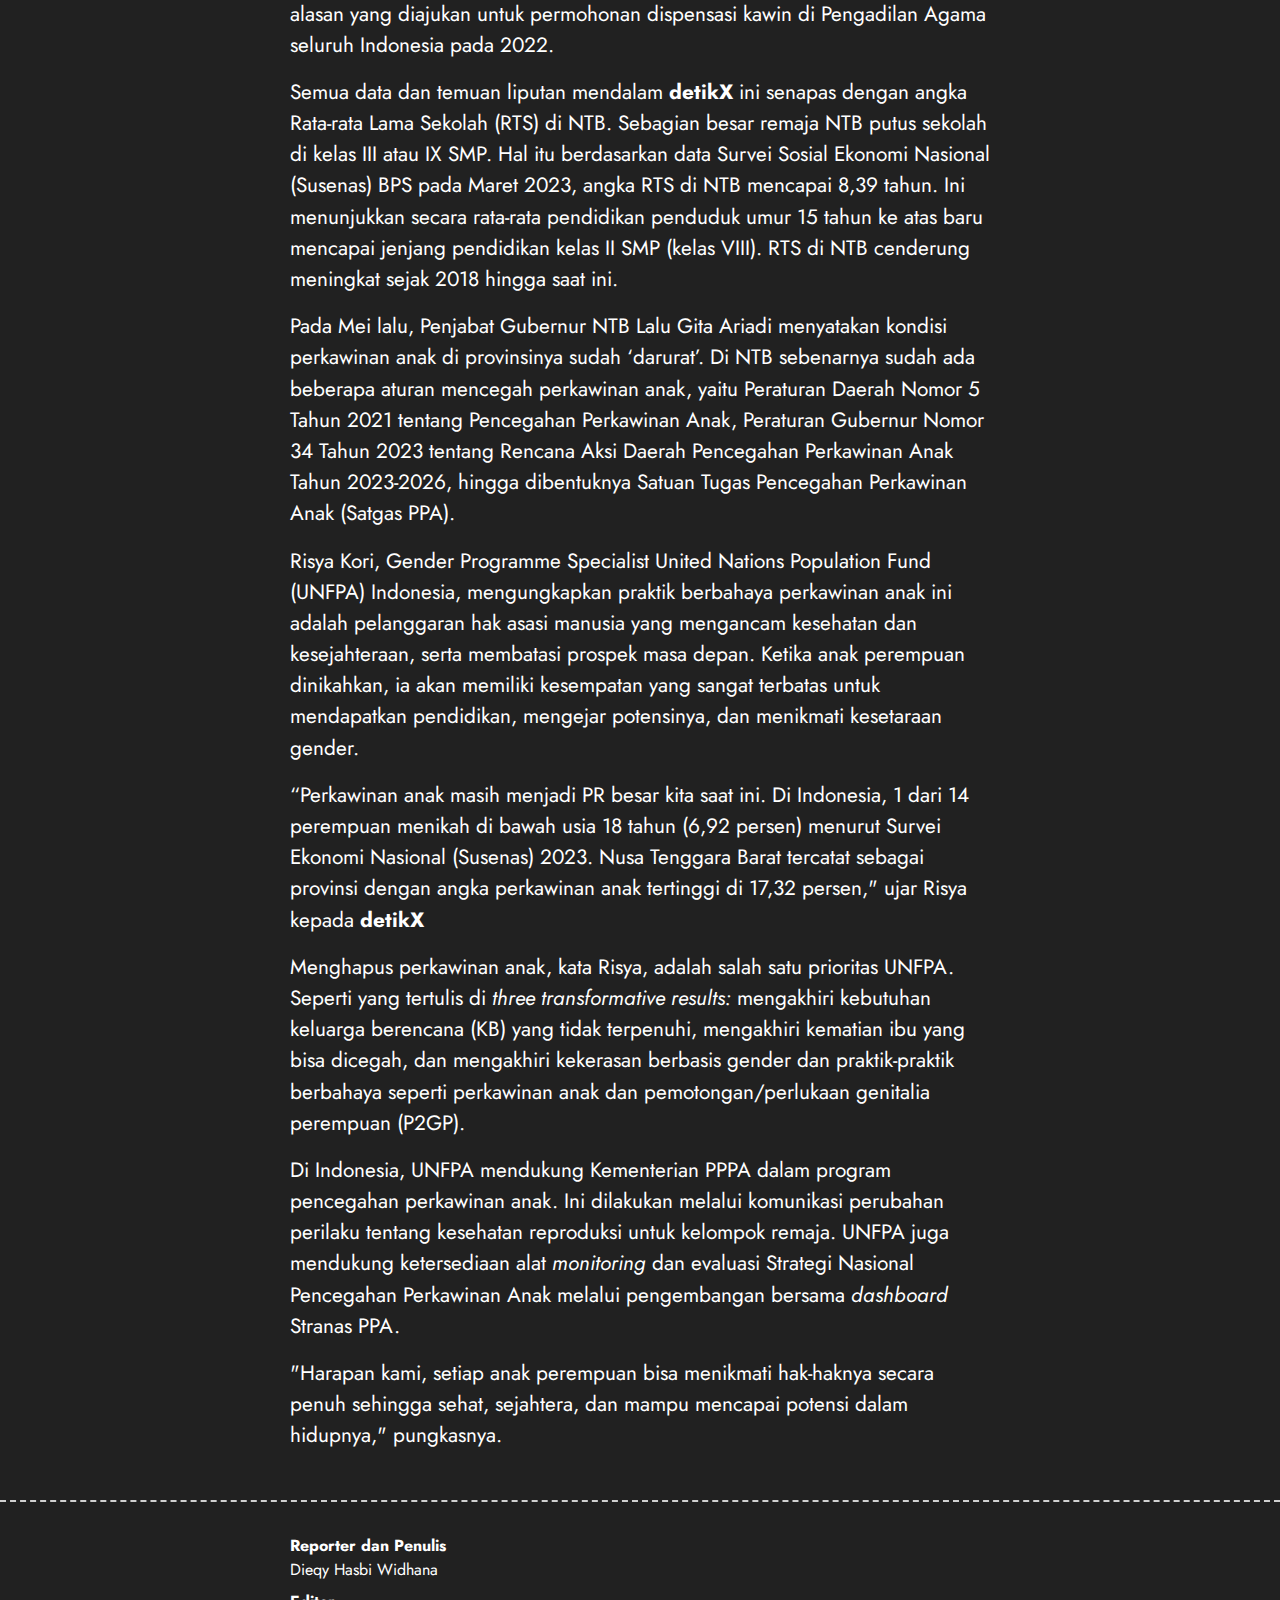
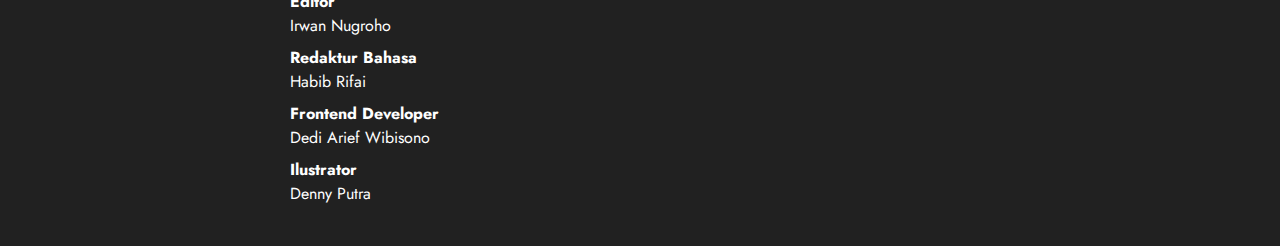
==== commit a0e1c756: "update" ====
--- a/index.html
+++ b/index.html
@@ -7,10 +7,22 @@
         <link rel="stylesheet" href="sass/bootstrap.min.css">
         <link rel="stylesheet" href="sass/animate.min.css">
         <link rel="stylesheet" href="sass/all.css">
+        <link rel="stylesheet" href="sass/font-awesome.css">
         <link rel="stylesheet" href="sass/style.css">
     </head>
     <body>
         <main>
+            <audio id="myAudio">
+                <source src="https://detikx.github.io/kawin/assets/perkawinan.mp3" type="audio/ogg">
+                <source src="https://detikx.github.io/kawin/assets/perkawinan.mp3" type="audio/mpeg">
+                Your browser does not support the audio element.
+            </audio>
+            <div id="play-button" class="stickyx wow animate__animated animate__bounce animate animate__infinite" data-wow-delay="0.5s">
+                <small class="teks">Dengar cerita kami</small>
+                <div class="play-button">
+                    <i class="all fa fa-play-circle" aria-hidden="true"></i>
+                </div>
+            </div>
             <section class="banner">
                 <div class="image">
                     <div class="image__back">
--- a/sass/style.css
+++ b/sass/style.css
@@ -1 +1 @@
-﻿@import"https://fonts.googleapis.com/css2?family=Zain:wght@300;400;900&family=Bitter:wght@400;600&family=Rubik&family=Paytone+One&family=Source+Code+Pro:wght@400;900&family=Jost:ital,wght@0,100..900;1,100..900&family=Roboto&family=Outfit:wght@300;400;900&family=Mulish&display=swap";.labels{background:#840020;padding:4px 8px;color:#fff;text-transform:uppercase;width:fit-content;margin:0 auto 8px;font-size:1rem}@media screen and (max-width: 768px){.labels{margin:0}}.preloader{position:fixed;top:0;bottom:0;left:0;right:0;z-index:999999;background:#212121;background-image:url("../img/anim.png");background-size:contain}.preloader::before{content:"";position:absolute;inset:0;width:100%;height:100%;background:linear-gradient(to top, #212121, rgba(33, 33, 33, 0.6), #212121)}.preloader .waiting{position:absolute;transform:translate(-50%, -50%);left:50%;top:50%;width:135px;height:auto}.preloader .waiting img{width:100%;height:100%;object-fit:contain}.preloader .animate{-webkit-animation-duration:.5s;animation-duration:.5s;-webkit-animation-fill-mode:both;animation-fill-mode:both;-webkit-animation-timing-function:linear;animation-timing-function:linear;animation-iteration-count:infinite;-webkit-animation-iteration-count:infinite;-webkit-animation-name:bounce;animation-name:bounce}@-webkit-keyframes bounce{0%,100%{-webkit-transform:translateX(0)}50%{-webkit-transform:translateX(-10px)}}@keyframes bounce{0%,100%{transform:translateX(0)}50%{transform:translateX(-10px)}}.preloader .bounce{-webkit-animation-name:bounce;animation-name:bounce}.mb-80{margin-bottom:20vh}.source-code{font-family:"Source Code Pro"}section{padding:32px 0;background:#212121;min-height:100vh;z-index:11;position:relative}section::before{content:"";position:fixed;background:url("../img/batik.png");background-attachment:fixed;background-size:contain;background-repeat:repeat}section h3{font-family:"jost",sans-serif;font-weight:700;color:#124646;font-size:2rem}@media screen and (max-width: 768px){section h3{font-size:1.6rem}}section .bg-block{background:#fff;padding:16px;border-radius:16px}section p,section li{font-size:1.3rem}@media screen and (max-width: 768px){section p,section li{font-size:1.1rem}}@media screen and (max-width: 400px){section p,section li{font-size:1.1rem}}.slick-next,.slick-prev{z-index:17 !important;width:40px;height:40px;border-radius:50%;background:rgba(206,147,82,.8)}.slick-next:focus,.slick-next:hover,.slick-prev:focus,.slick-prev:hover{background:rgba(206,147,82,.5)}.slick-next::before,.slick-prev::before{font-family:"fontAwesome" !important;font-size:32px !important;color:#fff !important;font-weight:700 !important}@media screen and (max-width: 766px){.slick-next::before,.slick-prev::before{font-size:32px !important}}.slick-prev{left:-16px !important}@media screen and (max-width: 768px){.slick-prev{left:-16px !important}}.slick-prev::before{content:"" !important}.slick-next{right:-16px !important}@media screen and (max-width: 768px){.slick-next{right:-16px !important}}.slick-next::before{content:"" !important}.sticky-mode{position:sticky;left:0;right:0;top:0;bottom:0;min-height:100vh}.wrap-detikx{width:700px;position:relative;margin:0 auto}@media screen and (max-width: 766px){.wrap-detikx{width:90%;margin:0 auto;display:block}}.line-line{width:100%;height:1px;background:linear-gradient(to right, transparent, white, transparent);margin:24px 0}.totop{position:relative;z-index:19}.firstletter::first-letter{float:left;font-weight:bold;margin-right:8px;font-size:60px;font-size:6rem;line-height:40px;line-height:4rem;height:4rem;text-transform:uppercase}main{overflow-x:clip;background:#212121}html,body{position:relative;height:100%;background:#212121;font-family:"Jost" !important;color:#fff;font-weight:400}html h1,html h2,body h1,body h2{font-family:"Jost";font-weight:700}h4,h5{font-family:"Jost",sans-serif !important;font-weight:bold}.slick-slide{margin:0 8px}.slick-list{margin:0 -8px}.img{width:100%}.img img{width:100%;height:100%;object-fit:cover}.hello{width:100%;height:auto;margin-top:8px;border-radius:16px;margin-bottom:16px;background:linear-gradient(to right, #baf5ed, rgba(186, 245, 237, 0.8));position:relative}.hello .content{padding:16px 16px;position:relative;z-index:2}.hello .content p{margin-bottom:0}section .nav-pills .nav-link.active,section .nav-pills .show>.nav-link{background:#333;color:#fff}section .nav-pills .nav-link{border-radius:25px}.dashboard-content{display:none}#nav.no_index,#share{z-index:19}#nav.dark{background:linear-gradient(-45deg, #33a4b9, #3f748d) !important}.footer{z-index:22}.share_icon>a i{font-size:25px !important;line-height:initial !important}@media screen and (max-width: 766px){.share_icon>a i{font-size:16px !important;line-height:initial !important;width:30px !important;height:30px !important}}#nav{background:linear-gradient(45deg, #333, #10607d) !important}.bg-blues{background:#212121 !important;position:relative;z-index:12}.share_icon>a{padding:0 !important}.baca-detikx .bacajuga_box{display:initial !important}.baca-detikx .bacajuga_box .container{display:none}.baca-detikx .bacajuga{width:100% !important;display:block}.baca-detikx .bacajuga a{display:inline-block;padding:0px;width:47% !important;margin:0 8px;border-radius:24px;position:relative;height:320px;text-align:left}.baca-detikx .bacajuga a::after{border-radius:24px}@media screen and (max-width: 766px){.baca-detikx .bacajuga a{width:100% !important;margin:4px 0}}.baca-detikx .bacajuga a:hover{text-decoration:none;color:orange !important}.baca-detikx .bacajuga a article{position:absolute;top:initial;width:100%;background:linear-gradient(to top, black, transparent);padding:8px 16px;border-radius:24px;bottom:0;transform:initial}.baca-detikx .bacajuga a article h2{font-family:"Jost" !important;font-size:1.2rem;color:#fff !important}.haha,.hahad{background:#fff;border-radius:16px;padding:0px 8px;position:absolute;top:165px;right:0}@media screen and (max-width: 768px){.haha,.hahad{display:none;color:#333;top:140px}}.haha:hover,.hahad:hover{background:rgba(206,147,82,.5)}.all-helping{position:absolute;inset:0;background:#fff;text-align:center;width:100%;height:100%;z-index:17}.slider{display:none}.slider.slick-initialized{display:block}@media screen and (max-width: 768px){.help-bawah{position:fixed;bottom:0;left:0;right:0;width:100%;height:59px;background:#ccc;z-index:21}}.color-white{color:#fafafa}.color-second{color:#42d4bf}.add-shadow{text-shadow:2px 2px #000}.sticky{position:sticky;padding:8px;width:70px;z-index:21;top:50%;float:right}@media screen and (max-width: 768px){.sticky{position:sticky;padding:8px;width:100%;background:#42d4bf;z-index:30;top:92vh;height:60px}}@media screen and (max-width: 768px){.sticky .navigation{text-align:center;margin:0 auto}}@media screen and (max-width: 768px){.sticky .navigation a{display:inline-block;margin:0 8px}}.font-bold{font-weight:bold}.banner{min-height:auto;padding:0}.banner::before{content:"";position:absolute;bottom:0;left:0;right:0;z-index:2;width:100%;height:50vh;background:linear-gradient(to top, #212121, transparent)}.banner__title{position:absolute;left:50%;top:90%;z-index:5;transform:translate(-50%, -50%);width:60%;text-align:center}@media screen and (max-width: 768px){.banner__title{width:100%;top:85%}}.banner__title h2{font-size:3.2rem;filter:drop-shadow(2px 4px 6px #1d1d1d)}@media screen and (max-width: 768px){.banner__title h2{font-size:2rem;line-height:2rem}}.banner .image{position:relative;width:100%;height:100vh}@media screen and (max-width: 768px){.banner .image{height:50vh}}.banner .image__back{position:absolute;inset:0;width:100%;height:100%}.banner .image__back img{width:100%;height:100%;object-fit:cover}.banner .image__anak{position:absolute;width:100%;height:100%;z-index:3}.banner .image__anak img{width:100%;height:100%;object-fit:cover}.banner .image__bayangan{position:absolute;width:100%;height:100%}.banner .image__bayangan img{width:100%;height:100%;object-fit:cover}.pembukaan{background:url("../img/bg.png");background-repeat:repeat;min-height:auto;background-size:contain}.pembukaan:before{content:"";position:absolute;inset:0;background:linear-gradient(to top, #212121, rgba(33, 33, 33, 0.9), #212121)}.kotak__anak{position:absolute;top:60%;transform:translate(-50%, -50%);left:50%;width:160px;height:auto;z-index:1}.kotak__anak img{width:100%;height:100%;object-fit:cover}.kotak .box-card{width:50%;position:relative;overflow:hidden;height:200px;vertical-align:top;background:#d8d8d8;margin:16px auto 24px;text-align:center}@media screen and (max-width: 768px){.kotak .box-card{width:60%}}.credit{min-height:auto}.credit .alls{margin-bottom:8px}.credit .alls .job{font-weight:bold}.putus-putus{width:100%;border-top:2px dashed #d1d1d1}.prembule{min-height:auto}.prembule .bg-simple{background:#515151;padding:16px;text-align:center;border-radius:16px}.prembule .bg-simple p{font-family:"Source Code Pro",sans-serif;font-size:1.1rem}.data{background:url("../img/bg.png");background-repeat:repeat;background-size:contain}.data:before{content:"";position:absolute;inset:0;background:linear-gradient(to top, #212121, rgba(33, 33, 33, 0.96), #212121)}@media screen and (max-width: 768px){.data:before{background:linear-gradient(to top, #212121, rgba(33, 33, 33, 0.9), #212121)}}.data .hand{position:absolute;right:0;width:30%;height:auto}.data .hand img{width:100%;height:100%;object-fit:cover}.data .sticky-mode{min-height:70vh}@media screen and (max-width: 768px){.data .sticky-mode{min-height:50vh}}.data .ring{position:absolute;right:22%;top:30%;width:5%;height:auto}@media screen and (max-width: 768px){.data .ring{top:10%}}.data .ring img{width:100%;height:100%;object-fit:cover}.bubble-text{background:#e3e3e3;padding:16px;width:fit-content;border-radius:24px;color:#212121;margin-bottom:1rem;box-shadow:2px 3px 0px #636363;position:relative}.bubble-text p{position:relative;z-index:4;font-family:"Source Code Pro";font-size:1.1rem}@media screen and (max-width: 768px){.bubble-text p{font-size:1rem}}.bubble-text small{z-index:2;position:relative}.bubble-text::before{content:"";position:absolute;top:0;left:-16px;width:0;height:0;border-top:25px solid transparent;border-right:50px solid #e3e3e3;border-bottom:25px solid transparent}.image-no-bg{width:40%;margin:0 auto 1rem;height:auto}@media screen and (max-width: 768px){.image-no-bg{width:50%}}.image-no-bg img{width:100%;height:100%;object-fit:contain}.garis{width:60%;margin:4rem auto;height:2px;position:relative;z-index:3;background:linear-gradient(to right, transparent, #d8d8d8, transparent)}.top-30{position:relative;top:-20vh}.wrappingx{display:block}.wrappingx .left-side{display:inline-block;width:80px;height:auto;margin-right:16px;vertical-align:top}.wrappingx .left-side img{width:100%;height:100%;object-fit:contain}.wrappingx .right-side{width:70%;height:auto;display:inline-block;vertical-align:top}@media screen and (max-width: 768px){.wrappingx .right-side{width:65%}}.adat{background:url("../img/plus.png");background-repeat:repeat;background-size:50px 50px}.adat:before{content:"";position:absolute;inset:0;background:linear-gradient(to top, #212121, rgba(33, 33, 33, 0.93), #212121)}@media screen and (max-width: 768px){.adat:before{background:linear-gradient(to top, #212121, rgba(33, 33, 33, 0.9), #212121)}}.adat h3{color:#fdd835}.bulet-putih{position:relative}.bulet-putih::before{content:"";position:absolute;left:50%;top:50%;transform:translate(-50%, -50%);width:170px;height:170px;border-radius:50%;background:#fff;z-index:-1}.chart h3{color:#fdd835}iframe{width:100%;height:95vh;border:none}@media screen and (max-width: 768px){iframe{height:400px}}.rain{position:absolute;left:0;width:100%;height:100%;z-index:2}.rain.back-row{display:none;z-index:1;bottom:60px;opacity:.5}.adat.back-row-toggle .rain.back-row{display:block}.drop{position:absolute;bottom:100%;width:15px;height:120px;pointer-events:none;animation:drop .5s linear infinite}@keyframes drop{0%{transform:translateY(0vh)}75%{transform:translateY(90vh)}100%{transform:translateY(90vh)}}.stem{width:1px;height:60%;margin-left:7px;background:linear-gradient(to bottom, rgba(255, 255, 255, 0), rgba(255, 255, 255, 0.25));animation:stem .5s linear infinite}@keyframes stem{0%{opacity:1}65%{opacity:1}75%{opacity:0}100%{opacity:0}}.splat{width:15px;height:10px;border-top:2px dotted rgba(255,255,255,.5);border-radius:50%;opacity:1;transform:scale(0);animation:splat .5s linear infinite;display:none}.adat.splat-toggle .splat{display:block}@keyframes splat{0%{opacity:1;transform:scale(0)}80%{opacity:1;transform:scale(0)}90%{opacity:.5;transform:scale(1)}100%{opacity:0;transform:scale(1.5)}}.toggles{position:absolute;top:0;left:0;z-index:3}.toggle{position:absolute;left:20px;width:50px;height:50px;line-height:51px;box-sizing:border-box;text-align:center;font-family:sans-serif;font-size:10px;font-weight:bold;background-color:rgba(255,255,255,.2);color:rgba(0,0,0,.5);border-radius:50%;cursor:pointer;transition:background-color .3s}.toggle:hover{background-color:rgba(255,255,255,.25)}.toggle:active{background-color:rgba(255,255,255,.3)}.toggle.active{background-color:rgba(255,255,255,.4)}.splat-toggle{top:20px}.back-row-toggle{top:90px;line-height:12px;padding-top:14px}.single-toggle{top:160px}.adat.single-toggle .drop{display:none}.adat.single-toggle .drop:nth-child(10){display:block}/*# sourceMappingURL=style.css.map */
+﻿@import"https://fonts.googleapis.com/css2?family=Zain:wght@300;400;900&family=Bitter:wght@400;600&family=Rubik&family=Paytone+One&family=Source+Code+Pro:wght@400;900&family=Jost:ital,wght@0,100..900;1,100..900&family=Roboto&family=Outfit:wght@300;400;900&family=Mulish&display=swap";.labels{background:#840020;padding:4px 8px;color:#fff;text-transform:uppercase;width:fit-content;margin:0 auto 8px;font-size:1rem}@media screen and (max-width: 768px){.labels{margin:0}}.preloader{position:fixed;top:0;bottom:0;left:0;right:0;z-index:999999;background:#212121;background-image:url("../img/anim.png");background-size:contain}.preloader::before{content:"";position:absolute;inset:0;width:100%;height:100%;background:linear-gradient(to top, #212121, rgba(33, 33, 33, 0.6), #212121)}.preloader .waiting{position:absolute;transform:translate(-50%, -50%);left:50%;top:50%;width:135px;height:auto}.preloader .waiting img{width:100%;height:100%;object-fit:contain}.preloader .animate{-webkit-animation-duration:.5s;animation-duration:.5s;-webkit-animation-fill-mode:both;animation-fill-mode:both;-webkit-animation-timing-function:linear;animation-timing-function:linear;animation-iteration-count:infinite;-webkit-animation-iteration-count:infinite;-webkit-animation-name:bounce;animation-name:bounce}@-webkit-keyframes bounce{0%,100%{-webkit-transform:translateX(0)}50%{-webkit-transform:translateX(-10px)}}@keyframes bounce{0%,100%{transform:translateX(0)}50%{transform:translateX(-10px)}}.preloader .bounce{-webkit-animation-name:bounce;animation-name:bounce}.mb-80{margin-bottom:20vh}.source-code{font-family:"Source Code Pro"}section{padding:32px 0;background:#212121;min-height:100vh;z-index:11;position:relative}section::before{content:"";position:fixed;background:url("../img/batik.png");background-attachment:fixed;background-size:contain;background-repeat:repeat}section h3{font-family:"jost",sans-serif;font-weight:700;color:#124646;font-size:2rem}@media screen and (max-width: 768px){section h3{font-size:1.6rem}}section .bg-block{background:#fff;padding:16px;border-radius:16px}section p,section li{font-size:1.3rem}@media screen and (max-width: 768px){section p,section li{font-size:1.1rem}}@media screen and (max-width: 400px){section p,section li{font-size:1.1rem}}.slick-next,.slick-prev{z-index:17 !important;width:40px;height:40px;border-radius:50%;background:rgba(206,147,82,.8)}.slick-next:focus,.slick-next:hover,.slick-prev:focus,.slick-prev:hover{background:rgba(206,147,82,.5)}.slick-next::before,.slick-prev::before{font-family:"fontAwesome" !important;font-size:32px !important;color:#fff !important;font-weight:700 !important}@media screen and (max-width: 766px){.slick-next::before,.slick-prev::before{font-size:32px !important}}.slick-prev{left:-16px !important}@media screen and (max-width: 768px){.slick-prev{left:-16px !important}}.slick-prev::before{content:"" !important}.slick-next{right:-16px !important}@media screen and (max-width: 768px){.slick-next{right:-16px !important}}.slick-next::before{content:"" !important}.sticky-mode{position:sticky;left:0;right:0;top:0;bottom:0;min-height:100vh}.wrap-detikx{width:700px;position:relative;margin:0 auto}@media screen and (max-width: 766px){.wrap-detikx{width:90%;margin:0 auto;display:block}}.line-line{width:100%;height:1px;background:linear-gradient(to right, transparent, white, transparent);margin:24px 0}.totop{position:relative;z-index:19}.firstletter::first-letter{float:left;font-weight:bold;margin-right:8px;font-size:60px;font-size:6rem;line-height:40px;line-height:4rem;height:4rem;text-transform:uppercase}main{overflow-x:clip;background:#212121}html,body{position:relative;height:100%;background:#212121;font-family:"Jost" !important;color:#fff;font-weight:400}html h1,html h2,body h1,body h2{font-family:"Jost";font-weight:700}h4,h5{font-family:"Jost",sans-serif !important;font-weight:bold}.slick-slide{margin:0 8px}.slick-list{margin:0 -8px}.img{width:100%}.img img{width:100%;height:100%;object-fit:cover}.hello{width:100%;height:auto;margin-top:8px;border-radius:16px;margin-bottom:16px;background:linear-gradient(to right, #baf5ed, rgba(186, 245, 237, 0.8));position:relative}.hello .content{padding:16px 16px;position:relative;z-index:2}.hello .content p{margin-bottom:0}section .nav-pills .nav-link.active,section .nav-pills .show>.nav-link{background:#333;color:#fff}section .nav-pills .nav-link{border-radius:25px}.dashboard-content{display:none}#nav.no_index,#share{z-index:19}#nav.dark{background:linear-gradient(-45deg, #33a4b9, #3f748d) !important}.footer{z-index:22}.share_icon>a i{font-size:25px !important;line-height:initial !important}@media screen and (max-width: 766px){.share_icon>a i{font-size:16px !important;line-height:initial !important;width:30px !important;height:30px !important}}#nav{background:linear-gradient(45deg, #333, #10607d) !important}.bg-blues{background:#212121 !important;position:relative;z-index:12}.share_icon>a{padding:0 !important}.baca-detikx .bacajuga_box{display:initial !important}.baca-detikx .bacajuga_box .container{display:none}.baca-detikx .bacajuga{width:100% !important;display:block}.baca-detikx .bacajuga a{display:inline-block;padding:0px;width:47% !important;margin:0 8px;border-radius:24px;position:relative;height:320px;text-align:left}.baca-detikx .bacajuga a::after{border-radius:24px}@media screen and (max-width: 766px){.baca-detikx .bacajuga a{width:100% !important;margin:4px 0}}.baca-detikx .bacajuga a:hover{text-decoration:none;color:orange !important}.baca-detikx .bacajuga a article{position:absolute;top:initial;width:100%;background:linear-gradient(to top, black, transparent);padding:8px 16px;border-radius:24px;bottom:0;transform:initial}.baca-detikx .bacajuga a article h2{font-family:"Jost" !important;font-size:1.2rem;color:#fff !important}.haha,.hahad{background:#fff;border-radius:16px;padding:0px 8px;position:absolute;top:165px;right:0}@media screen and (max-width: 768px){.haha,.hahad{display:none;color:#333;top:140px}}.haha:hover,.hahad:hover{background:rgba(206,147,82,.5)}.all-helping{position:absolute;inset:0;background:#fff;text-align:center;width:100%;height:100%;z-index:17}.slider{display:none}.slider.slick-initialized{display:block}@media screen and (max-width: 768px){.help-bawah{position:fixed;bottom:0;left:0;right:0;width:100%;height:59px;background:#ccc;z-index:21}}.color-white{color:#fafafa}.color-second{color:#42d4bf}.add-shadow{text-shadow:2px 2px #000}.sticky{position:sticky;padding:8px;width:70px;z-index:21;top:50%;float:right}@media screen and (max-width: 768px){.sticky{position:sticky;padding:8px;width:100%;background:#42d4bf;z-index:30;top:92vh;height:60px}}@media screen and (max-width: 768px){.sticky .navigation{text-align:center;margin:0 auto}}@media screen and (max-width: 768px){.sticky .navigation a{display:inline-block;margin:0 8px}}.font-bold{font-weight:bold}.banner{min-height:auto;padding:0}.banner::before{content:"";position:absolute;bottom:0;left:0;right:0;z-index:2;width:100%;height:50vh;background:linear-gradient(to top, #212121, transparent)}.banner__title{position:absolute;left:50%;top:90%;z-index:5;transform:translate(-50%, -50%);width:60%;text-align:center}@media screen and (max-width: 768px){.banner__title{width:100%;top:85%}}.banner__title h2{font-size:3.2rem;filter:drop-shadow(2px 4px 6px #1d1d1d)}@media screen and (max-width: 768px){.banner__title h2{font-size:2rem;line-height:2rem}}.banner .image{position:relative;width:100%;height:100vh}@media screen and (max-width: 768px){.banner .image{height:50vh}}.banner .image__back{position:absolute;inset:0;width:100%;height:100%}.banner .image__back img{width:100%;height:100%;object-fit:cover}.banner .image__anak{position:absolute;width:100%;height:100%;z-index:3}.banner .image__anak img{width:100%;height:100%;object-fit:cover}.banner .image__bayangan{position:absolute;width:100%;height:100%}.banner .image__bayangan img{width:100%;height:100%;object-fit:cover}.pembukaan{background:url("../img/bg.png");background-repeat:repeat;min-height:auto;background-size:contain}.pembukaan:before{content:"";position:absolute;inset:0;background:linear-gradient(to top, #212121, rgba(33, 33, 33, 0.9), #212121)}.kotak__anak{position:absolute;top:60%;transform:translate(-50%, -50%);left:50%;width:160px;height:auto;z-index:1}.kotak__anak img{width:100%;height:100%;object-fit:cover}.kotak .box-card{width:50%;position:relative;overflow:hidden;height:200px;vertical-align:top;background:#d8d8d8;margin:16px auto 24px;text-align:center}@media screen and (max-width: 768px){.kotak .box-card{width:60%}}.credit{min-height:auto}.credit .alls{margin-bottom:8px}.credit .alls .job{font-weight:bold}.putus-putus{width:100%;border-top:2px dashed #d1d1d1}#play-button{position:relative}#play-button .teks{position:absolute;right:24px;top:-16px;font-style:italic;font-weight:bold;background:rgba(255,255,255,.5)}@media screen and (max-width: 766px){#play-button .teks{display:none}}.play-button{width:36px;height:36px;background:#fff;margin:8px;cursor:pointer;padding:0px;border-radius:50%;text-align:center;position:absolute;right:0;z-index:999}@media screen and (max-width: 766px){.play-button{top:-40px;right:-8px}}.play-button i{font-size:36px;transition:.3s;color:#212121}.play-button i:hover,.play-button i:focus,.play-button i:active{color:#2b88b4}.stickyx{position:fixed !important;top:20px;z-index:99;width:100%;right:0}@media screen and (max-width: 766px){.stickyx{top:40px}}.prembule{min-height:auto}.prembule .bg-simple{background:#515151;padding:16px;text-align:center;border-radius:16px}.prembule .bg-simple p{font-family:"Source Code Pro",sans-serif;font-size:1.1rem}.data{background:url("../img/bg.png");background-repeat:repeat;background-size:contain}.data:before{content:"";position:absolute;inset:0;background:linear-gradient(to top, #212121, rgba(33, 33, 33, 0.96), #212121)}@media screen and (max-width: 768px){.data:before{background:linear-gradient(to top, #212121, rgba(33, 33, 33, 0.9), #212121)}}.data .hand{position:absolute;right:0;width:30%;height:auto}.data .hand img{width:100%;height:100%;object-fit:cover}.data .sticky-mode{min-height:70vh}@media screen and (max-width: 768px){.data .sticky-mode{min-height:50vh}}.data .ring{position:absolute;right:22%;top:30%;width:5%;height:auto}@media screen and (max-width: 768px){.data .ring{top:10%}}.data .ring img{width:100%;height:100%;object-fit:cover}.bubble-text{background:#e3e3e3;padding:16px;width:fit-content;border-radius:24px;color:#212121;margin-bottom:1rem;box-shadow:2px 3px 0px #636363;position:relative}.bubble-text p{position:relative;z-index:4;font-family:"Source Code Pro";font-size:1.1rem}@media screen and (max-width: 768px){.bubble-text p{font-size:1rem}}.bubble-text small{z-index:2;position:relative}.bubble-text::before{content:"";position:absolute;top:0;left:-16px;width:0;height:0;border-top:25px solid transparent;border-right:50px solid #e3e3e3;border-bottom:25px solid transparent}.image-no-bg{width:40%;margin:0 auto 1rem;height:auto}@media screen and (max-width: 768px){.image-no-bg{width:50%}}.image-no-bg img{width:100%;height:100%;object-fit:contain}.garis{width:60%;margin:4rem auto;height:2px;position:relative;z-index:3;background:linear-gradient(to right, transparent, #d8d8d8, transparent)}.top-30{position:relative;top:-20vh}.wrappingx{display:block}.wrappingx .left-side{display:inline-block;width:80px;height:auto;margin-right:16px;vertical-align:top}.wrappingx .left-side img{width:100%;height:100%;object-fit:contain}.wrappingx .right-side{width:70%;height:auto;display:inline-block;vertical-align:top}@media screen and (max-width: 768px){.wrappingx .right-side{width:65%}}.adat{background:url("../img/plus.png");background-repeat:repeat;background-size:50px 50px}.adat:before{content:"";position:absolute;inset:0;background:linear-gradient(to top, #212121, rgba(33, 33, 33, 0.93), #212121)}@media screen and (max-width: 768px){.adat:before{background:linear-gradient(to top, #212121, rgba(33, 33, 33, 0.9), #212121)}}.adat h3{color:#fdd835}.bulet-putih{position:relative}.bulet-putih::before{content:"";position:absolute;left:50%;top:50%;transform:translate(-50%, -50%);width:170px;height:170px;border-radius:50%;background:#fff;z-index:-1}.chart h3{color:#fdd835}iframe{width:100%;height:95vh;border:none}@media screen and (max-width: 768px){iframe{height:400px}}.rain{position:absolute;left:0;width:100%;height:100%;z-index:2}.rain.back-row{display:none;z-index:1;bottom:60px;opacity:.5}.adat.back-row-toggle .rain.back-row{display:block}.drop{position:absolute;bottom:100%;width:15px;height:120px;pointer-events:none;animation:drop .5s linear infinite}@keyframes drop{0%{transform:translateY(0vh)}75%{transform:translateY(90vh)}100%{transform:translateY(90vh)}}.stem{width:1px;height:60%;margin-left:7px;background:linear-gradient(to bottom, rgba(255, 255, 255, 0), rgba(255, 255, 255, 0.25));animation:stem .5s linear infinite}@keyframes stem{0%{opacity:1}65%{opacity:1}75%{opacity:0}100%{opacity:0}}.splat{width:15px;height:10px;border-top:2px dotted rgba(255,255,255,.5);border-radius:50%;opacity:1;transform:scale(0);animation:splat .5s linear infinite;display:none}.adat.splat-toggle .splat{display:block}@keyframes splat{0%{opacity:1;transform:scale(0)}80%{opacity:1;transform:scale(0)}90%{opacity:.5;transform:scale(1)}100%{opacity:0;transform:scale(1.5)}}.toggles{position:absolute;top:0;left:0;z-index:3}.toggle{position:absolute;left:20px;width:50px;height:50px;line-height:51px;box-sizing:border-box;text-align:center;font-family:sans-serif;font-size:10px;font-weight:bold;background-color:rgba(255,255,255,.2);color:rgba(0,0,0,.5);border-radius:50%;cursor:pointer;transition:background-color .3s}.toggle:hover{background-color:rgba(255,255,255,.25)}.toggle:active{background-color:rgba(255,255,255,.3)}.toggle.active{background-color:rgba(255,255,255,.4)}.splat-toggle{top:20px}.back-row-toggle{top:90px;line-height:12px;padding-top:14px}.single-toggle{top:160px}.adat.single-toggle .drop{display:none}.adat.single-toggle .drop:nth-child(10){display:block}/*# sourceMappingURL=style.css.map */
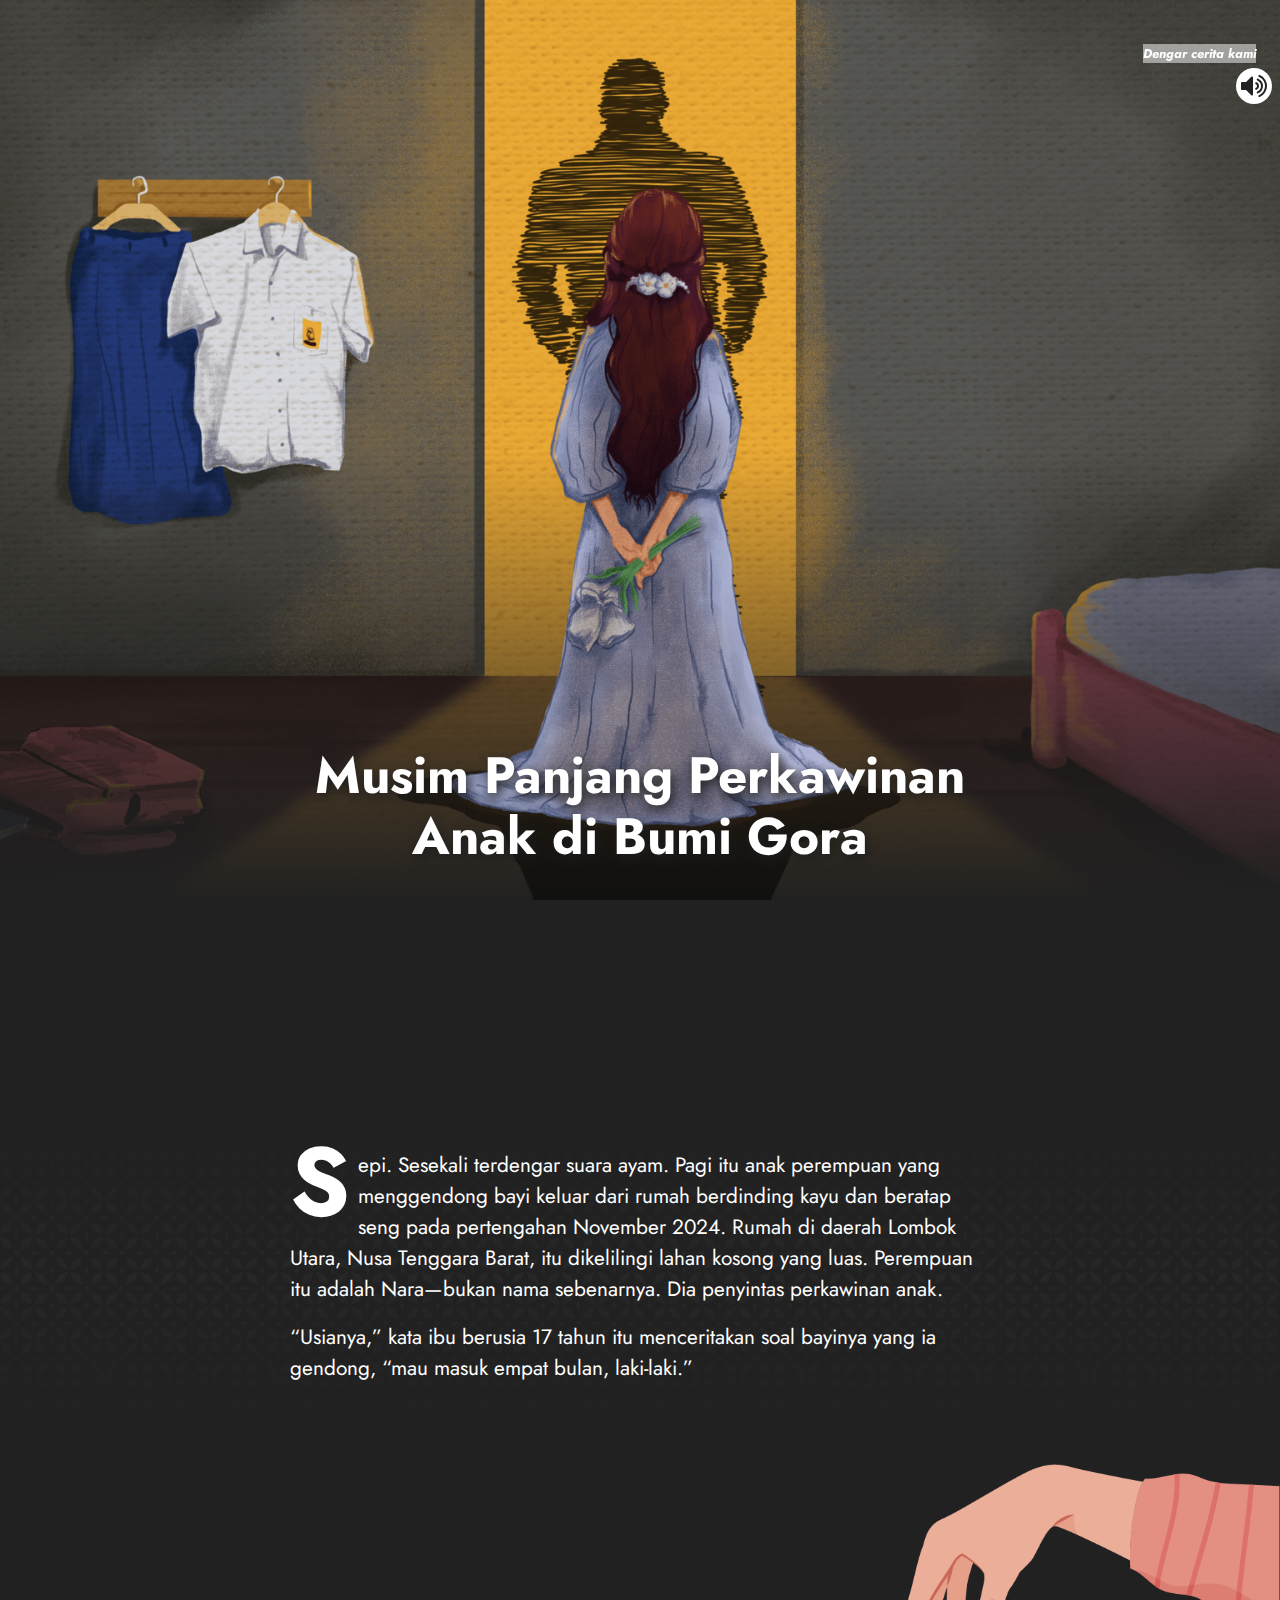
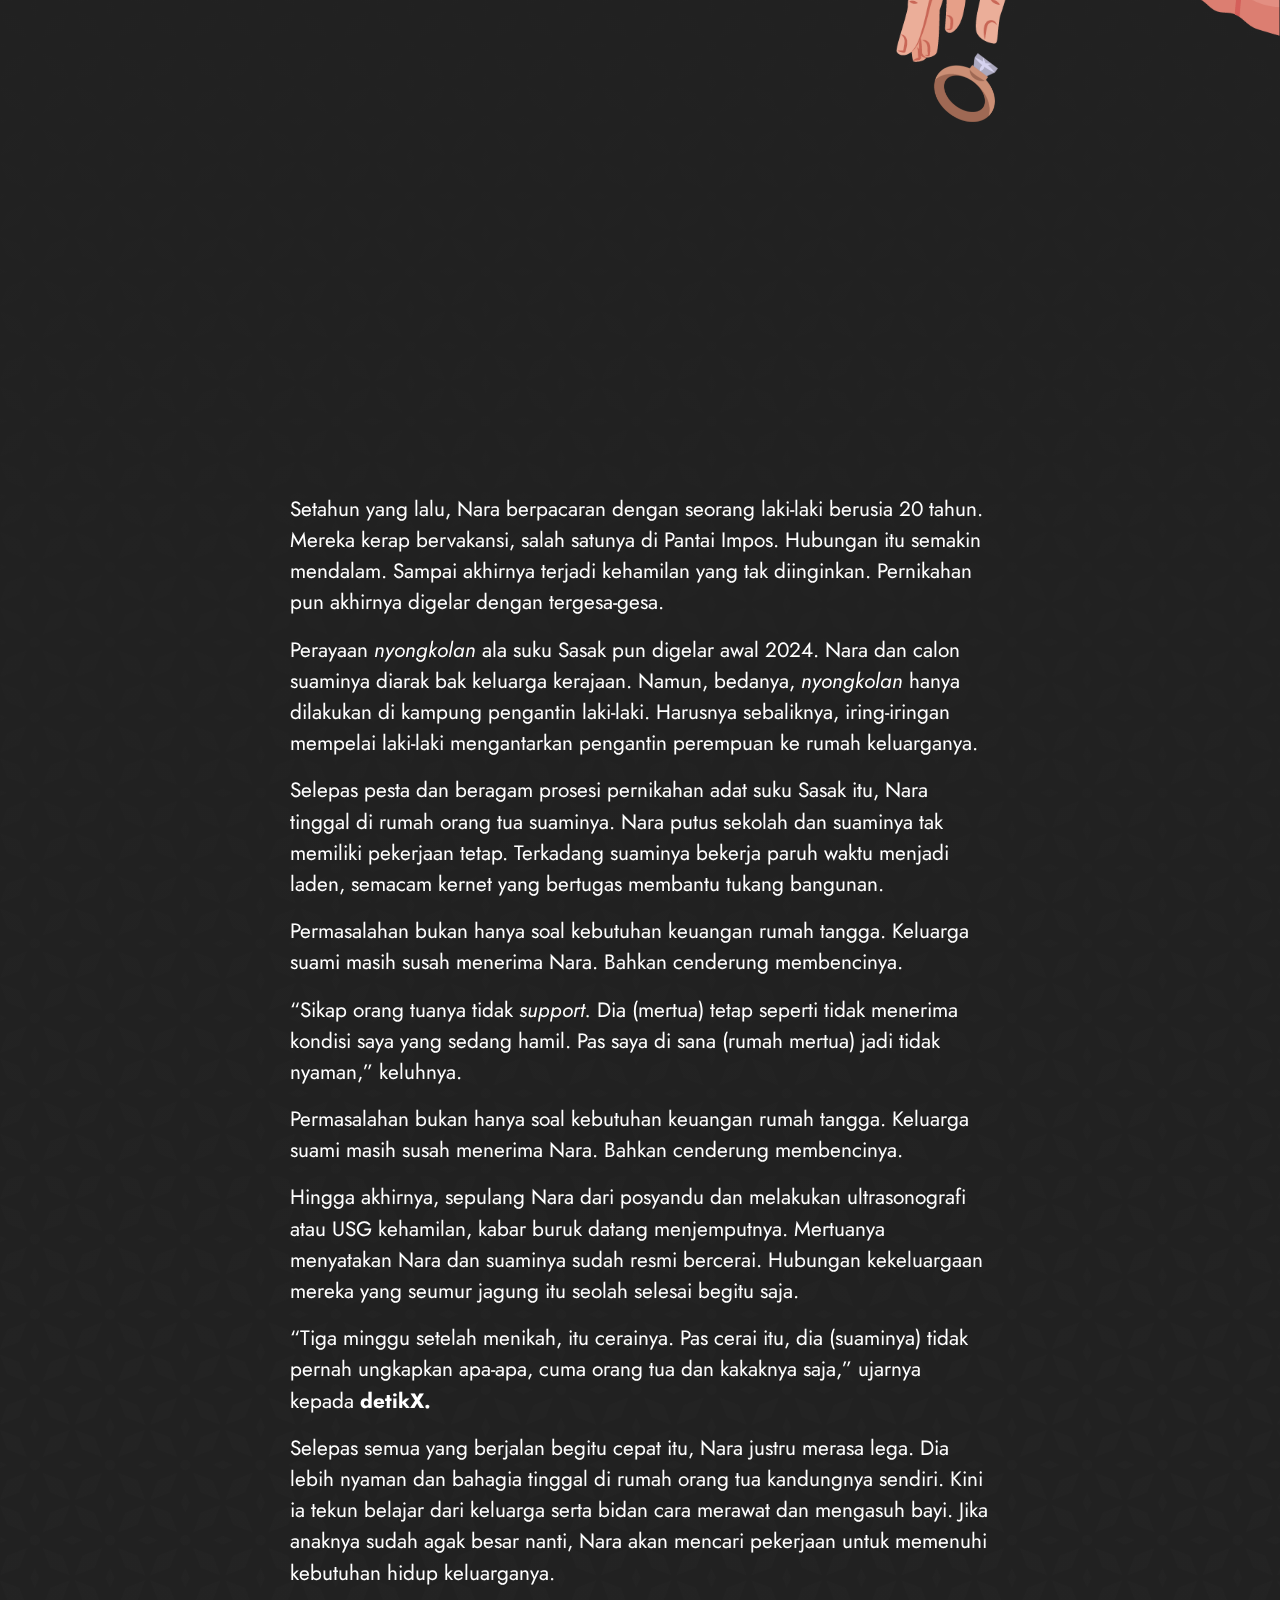
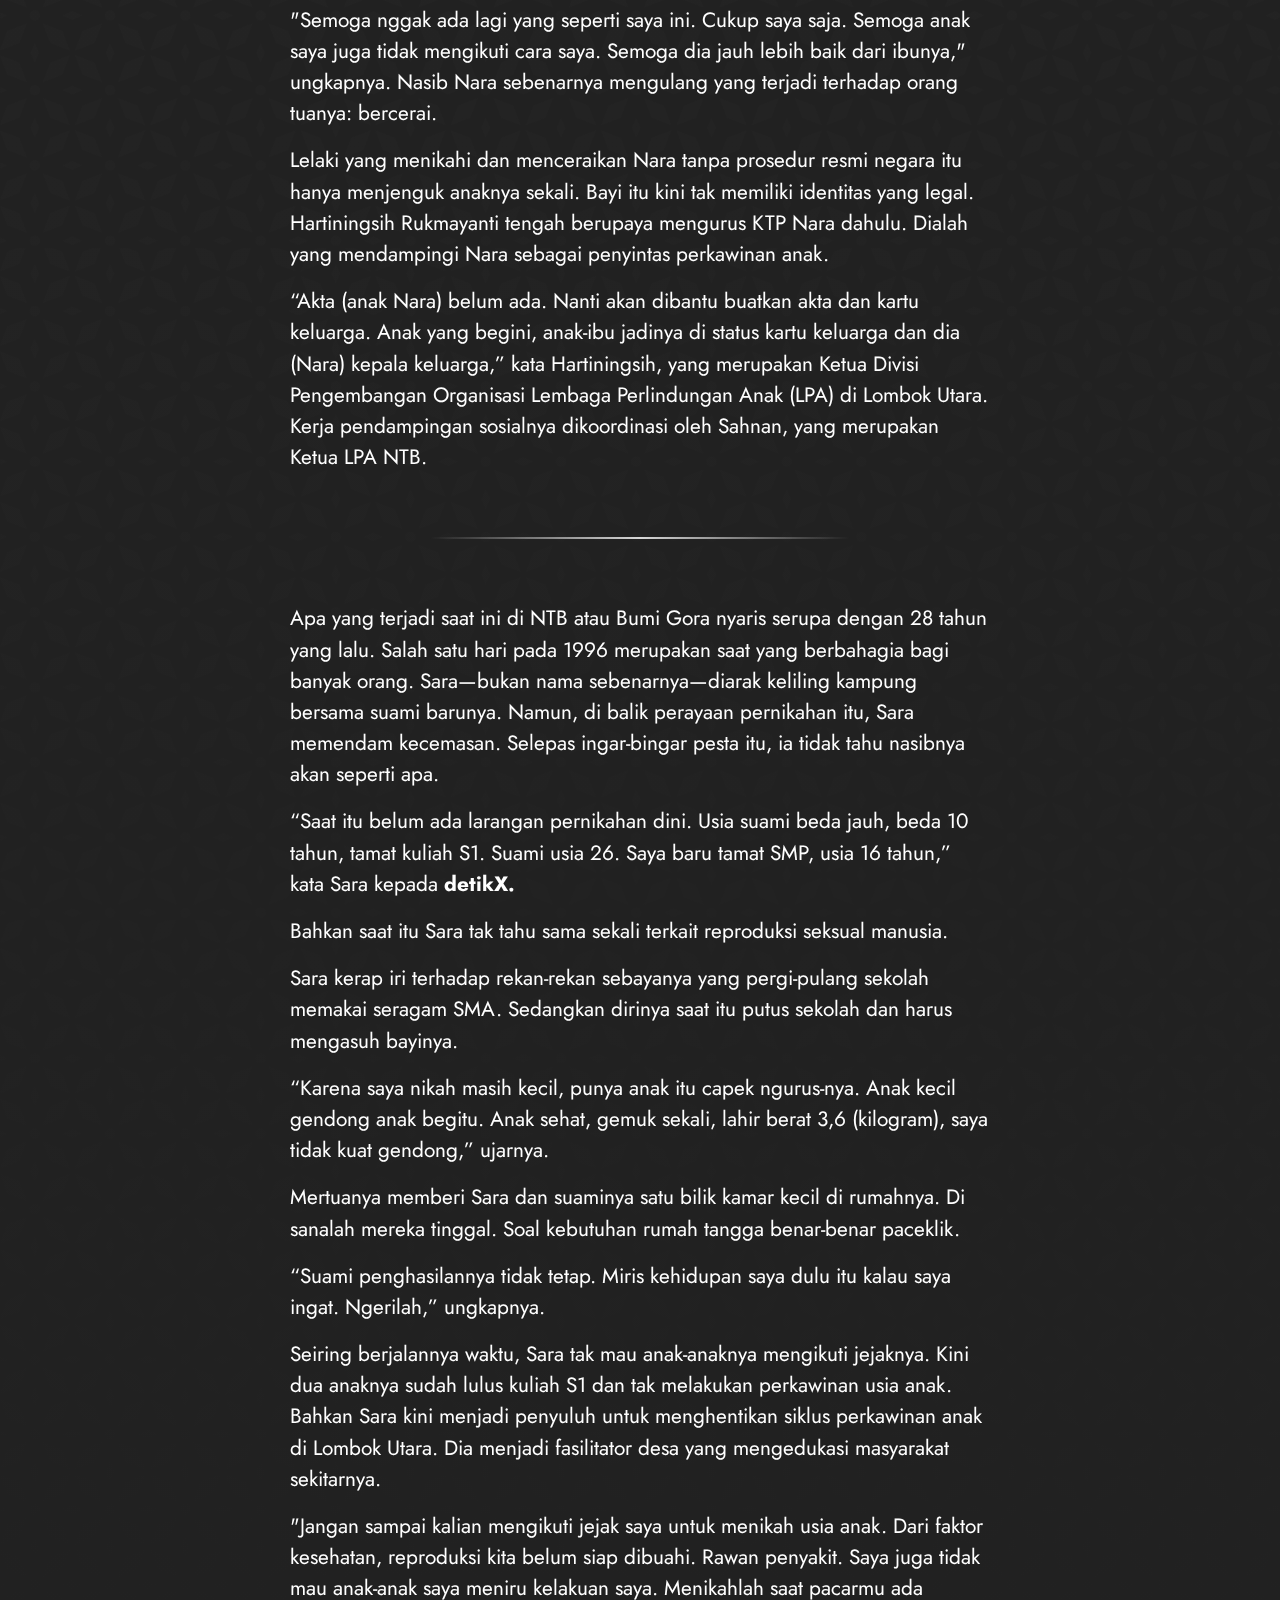
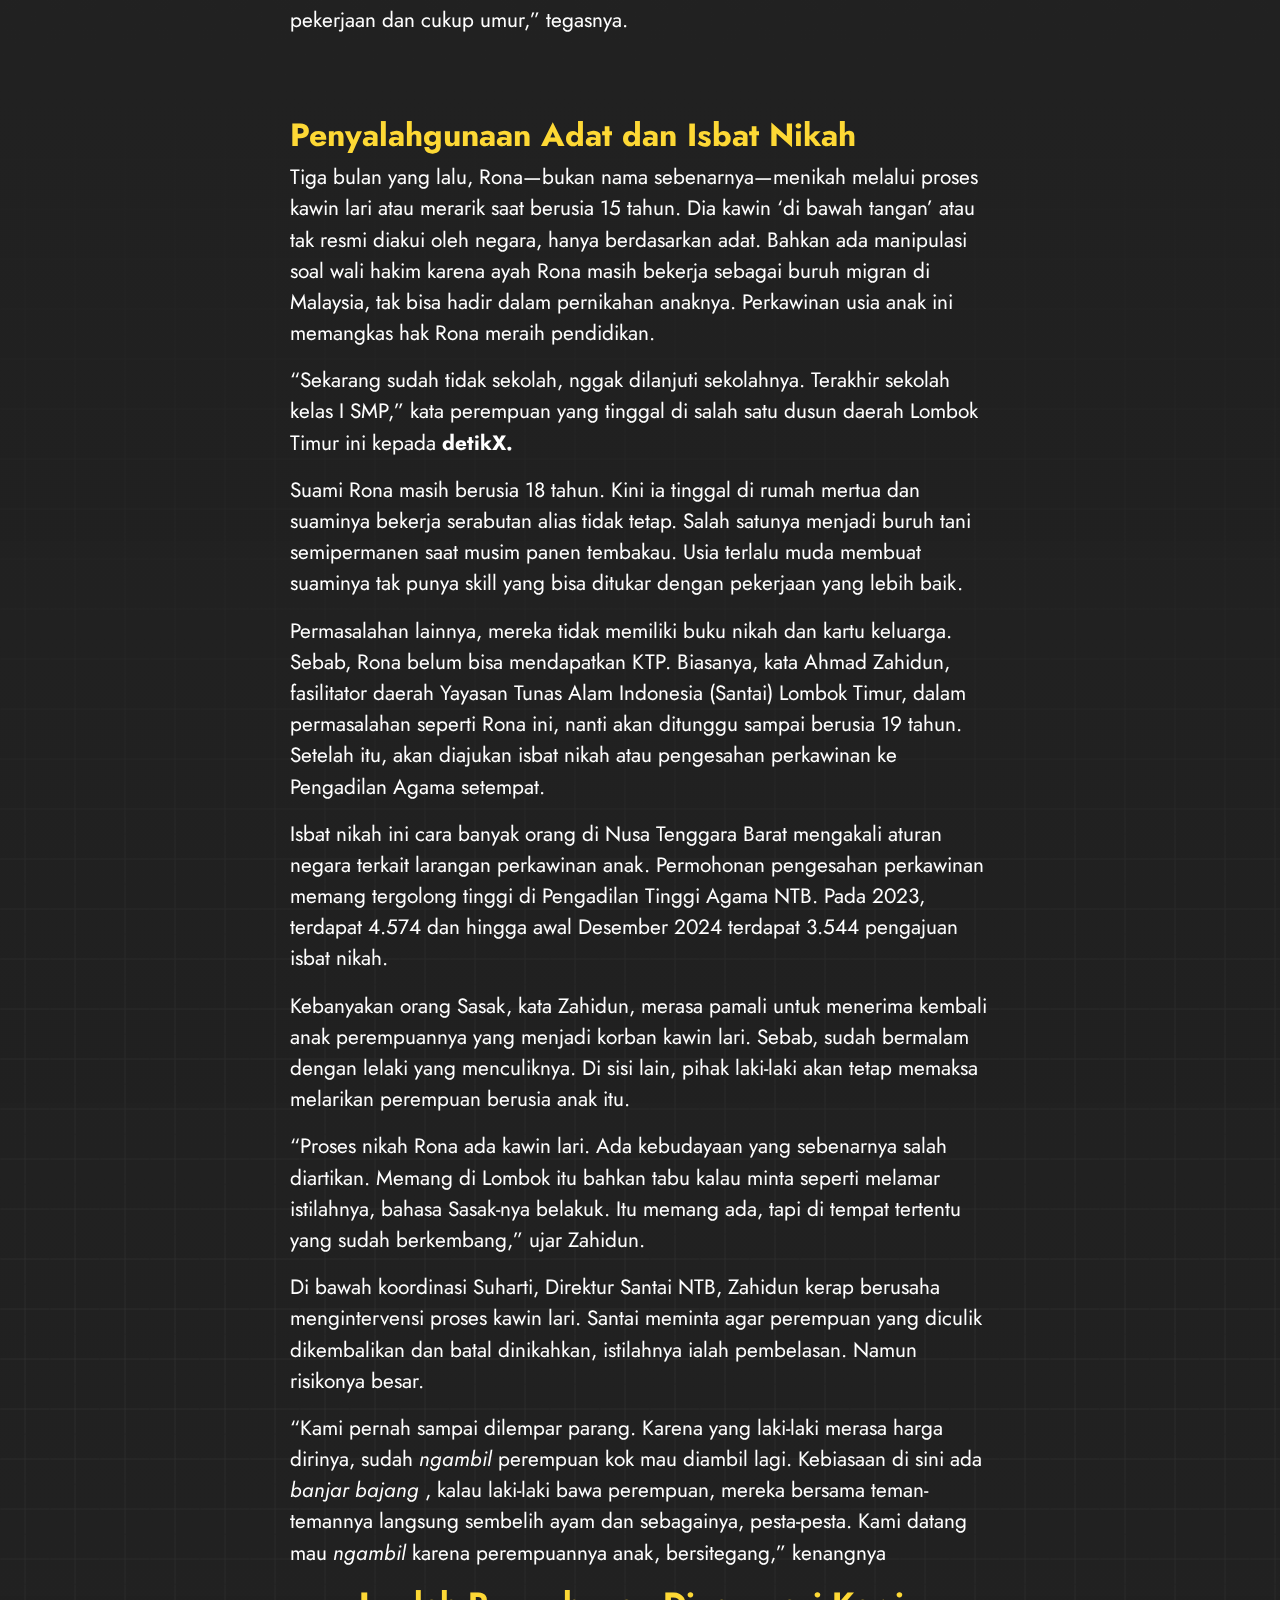
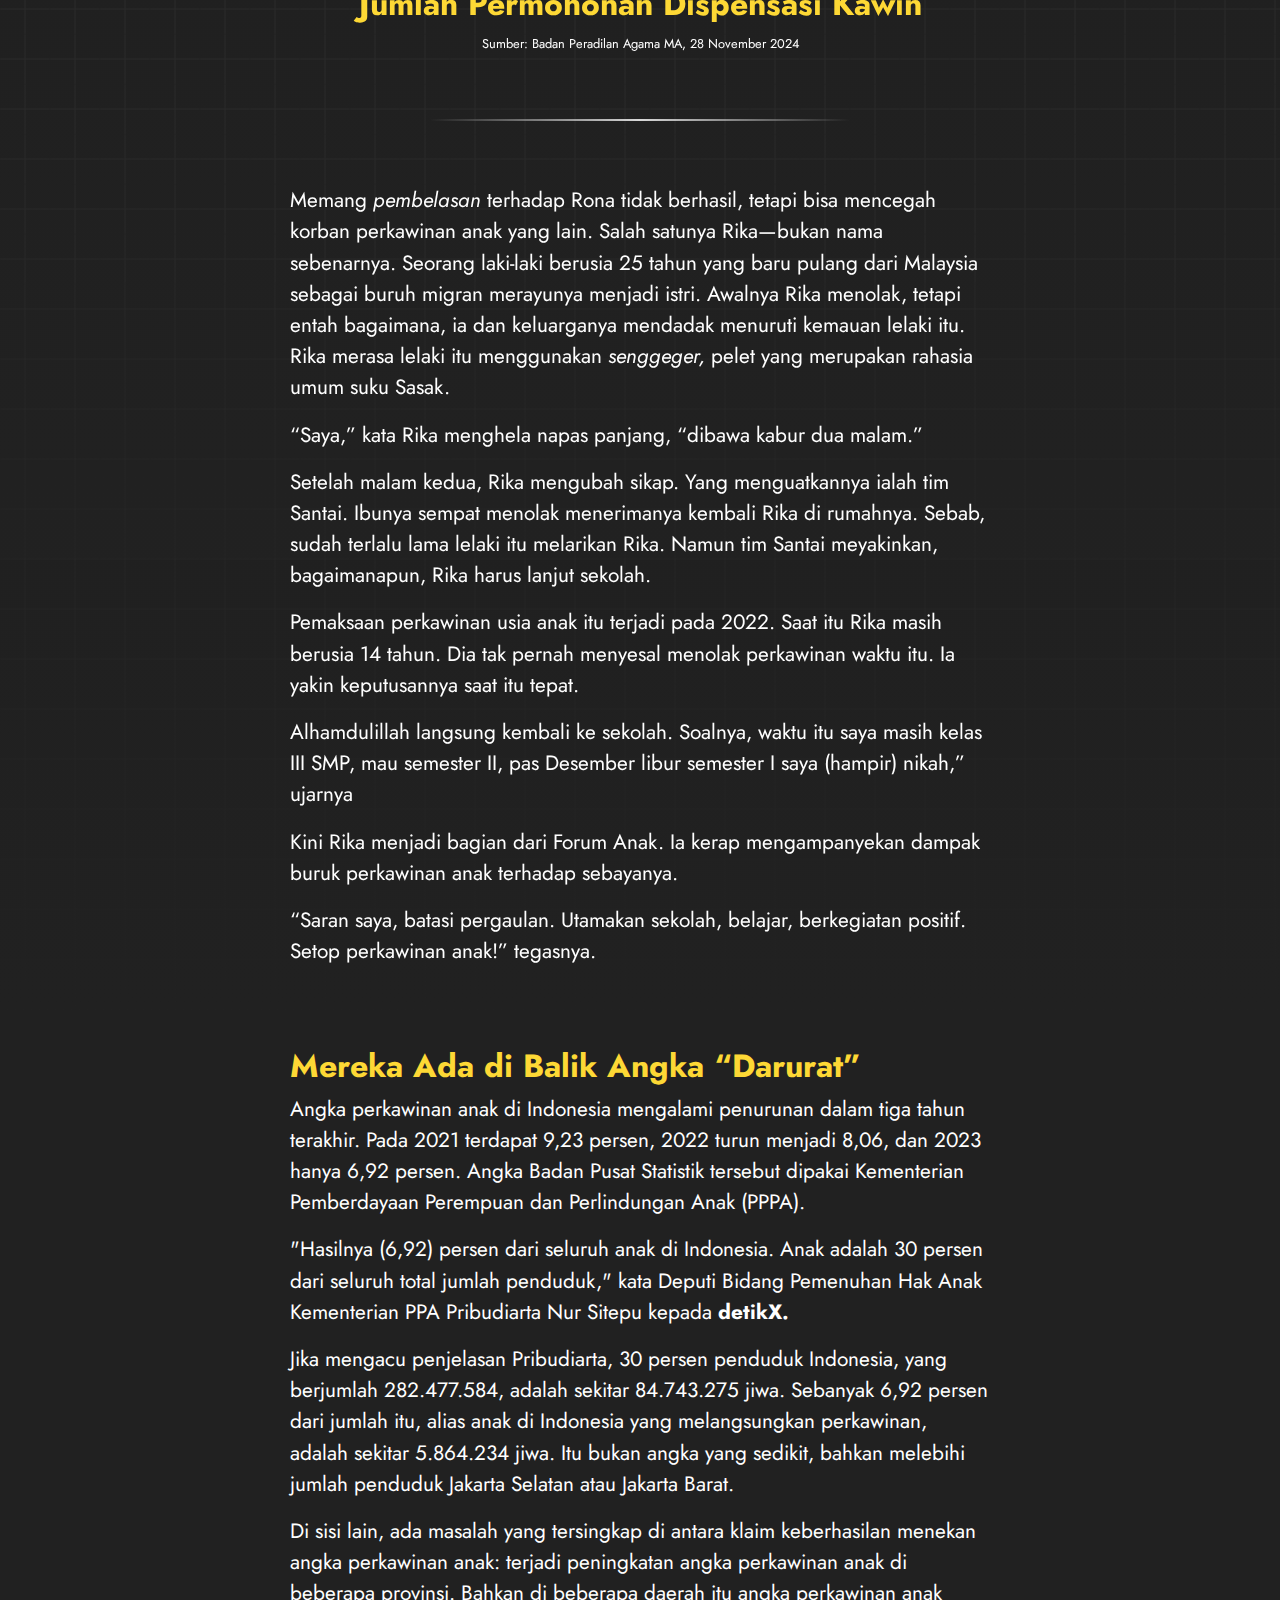
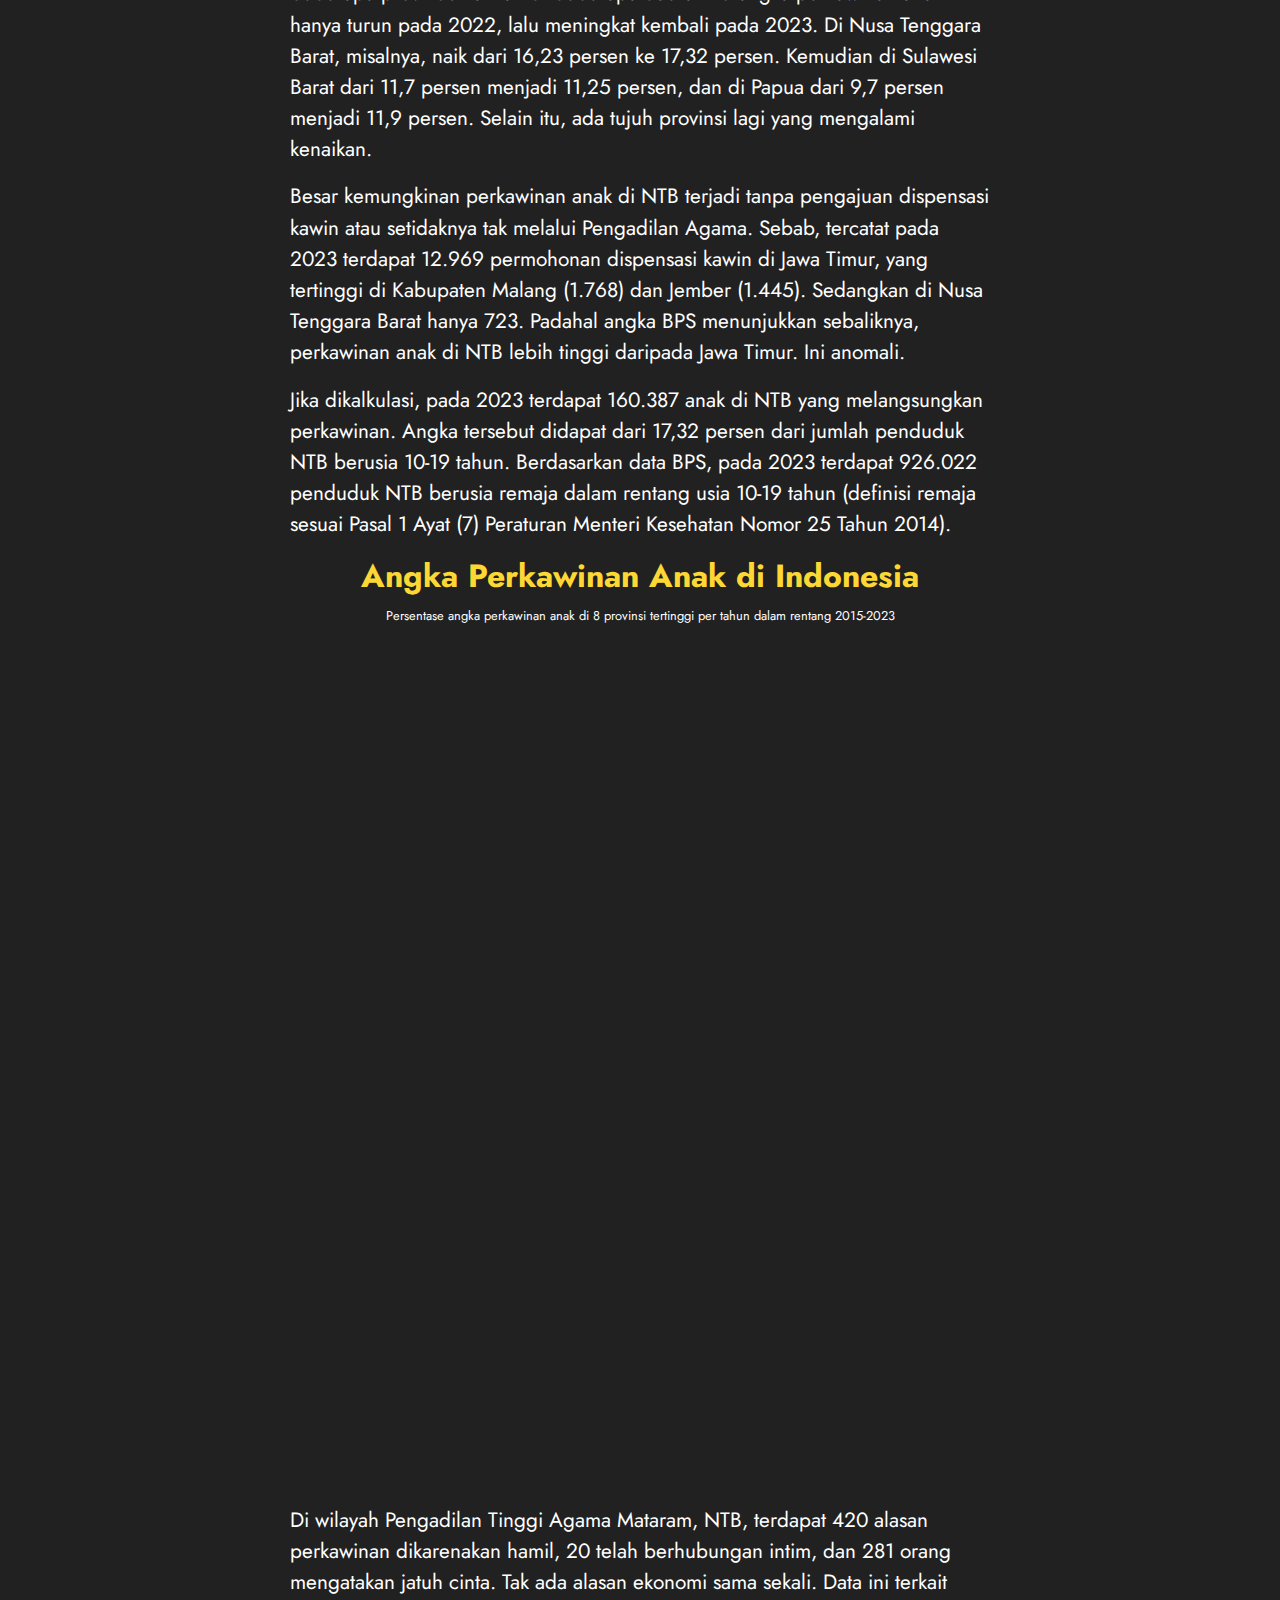
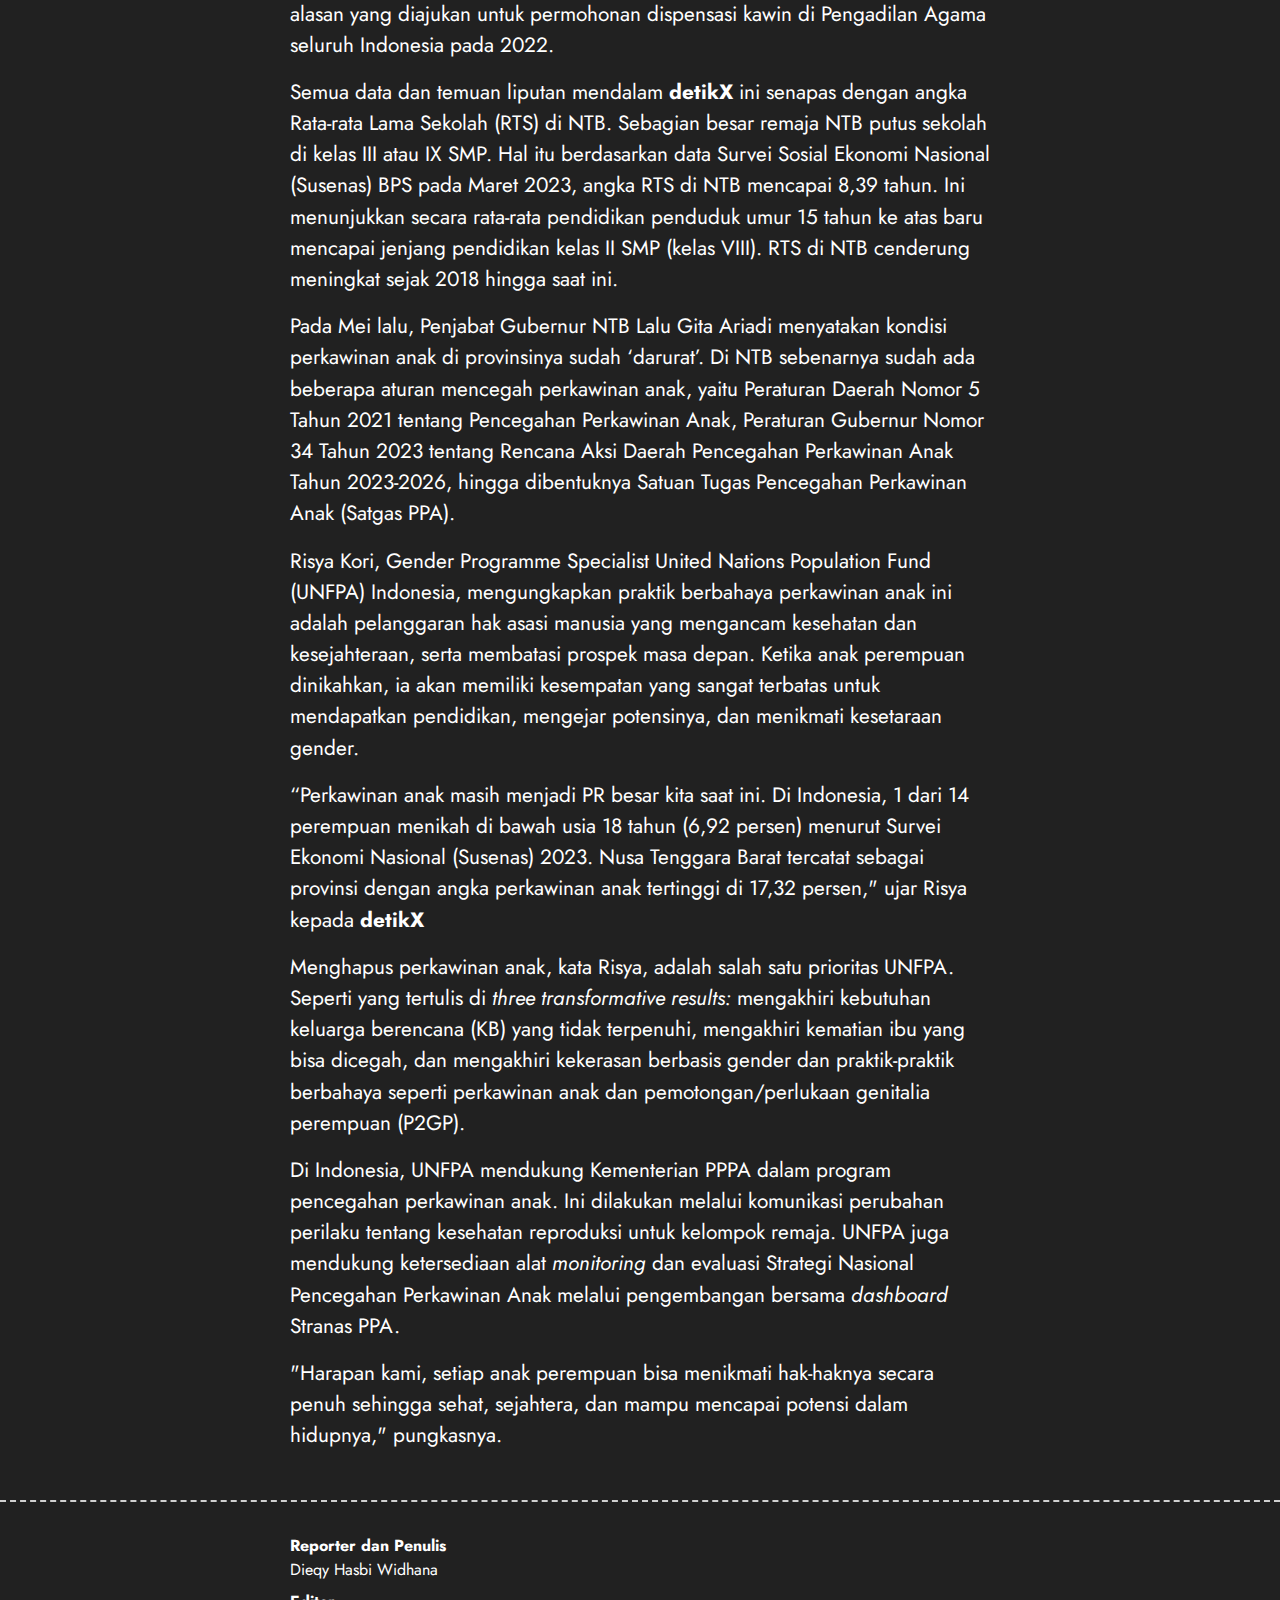
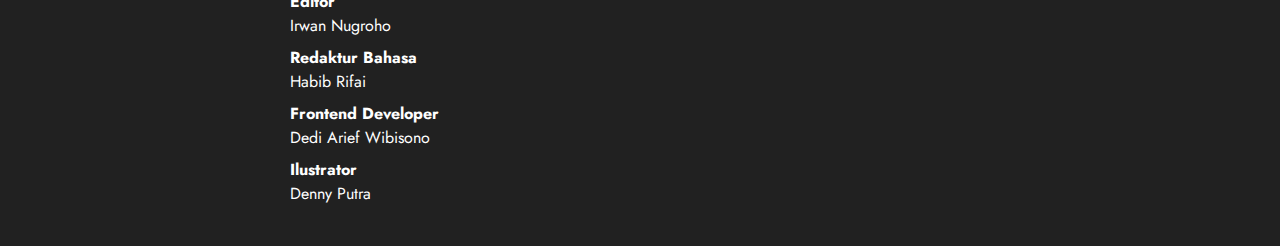
==== commit 52702fbd: "deded" ====
--- a/index.html
+++ b/index.html
@@ -20,7 +20,7 @@
             <div id="play-button" class="stickyx wow animate__animated animate__bounce animate animate__infinite" data-wow-delay="0.5s">
                 <small class="teks">Dengar cerita kami</small>
                 <div class="play-button">
-                    <i class="all fa fa-play-circle" aria-hidden="true"></i>
+                    <i class="all fa fa-volume-up" aria-hidden="true"></i>
                 </div>
             </div>
             <section class="banner">
--- a/sass/style.css
+++ b/sass/style.css
@@ -1 +1 @@
-﻿@import"https://fonts.googleapis.com/css2?family=Zain:wght@300;400;900&family=Bitter:wght@400;600&family=Rubik&family=Paytone+One&family=Source+Code+Pro:wght@400;900&family=Jost:ital,wght@0,100..900;1,100..900&family=Roboto&family=Outfit:wght@300;400;900&family=Mulish&display=swap";.labels{background:#840020;padding:4px 8px;color:#fff;text-transform:uppercase;width:fit-content;margin:0 auto 8px;font-size:1rem}@media screen and (max-width: 768px){.labels{margin:0}}.preloader{position:fixed;top:0;bottom:0;left:0;right:0;z-index:999999;background:#212121;background-image:url("../img/anim.png");background-size:contain}.preloader::before{content:"";position:absolute;inset:0;width:100%;height:100%;background:linear-gradient(to top, #212121, rgba(33, 33, 33, 0.6), #212121)}.preloader .waiting{position:absolute;transform:translate(-50%, -50%);left:50%;top:50%;width:135px;height:auto}.preloader .waiting img{width:100%;height:100%;object-fit:contain}.preloader .animate{-webkit-animation-duration:.5s;animation-duration:.5s;-webkit-animation-fill-mode:both;animation-fill-mode:both;-webkit-animation-timing-function:linear;animation-timing-function:linear;animation-iteration-count:infinite;-webkit-animation-iteration-count:infinite;-webkit-animation-name:bounce;animation-name:bounce}@-webkit-keyframes bounce{0%,100%{-webkit-transform:translateX(0)}50%{-webkit-transform:translateX(-10px)}}@keyframes bounce{0%,100%{transform:translateX(0)}50%{transform:translateX(-10px)}}.preloader .bounce{-webkit-animation-name:bounce;animation-name:bounce}.mb-80{margin-bottom:20vh}.source-code{font-family:"Source Code Pro"}section{padding:32px 0;background:#212121;min-height:100vh;z-index:11;position:relative}section::before{content:"";position:fixed;background:url("../img/batik.png");background-attachment:fixed;background-size:contain;background-repeat:repeat}section h3{font-family:"jost",sans-serif;font-weight:700;color:#124646;font-size:2rem}@media screen and (max-width: 768px){section h3{font-size:1.6rem}}section .bg-block{background:#fff;padding:16px;border-radius:16px}section p,section li{font-size:1.3rem}@media screen and (max-width: 768px){section p,section li{font-size:1.1rem}}@media screen and (max-width: 400px){section p,section li{font-size:1.1rem}}.slick-next,.slick-prev{z-index:17 !important;width:40px;height:40px;border-radius:50%;background:rgba(206,147,82,.8)}.slick-next:focus,.slick-next:hover,.slick-prev:focus,.slick-prev:hover{background:rgba(206,147,82,.5)}.slick-next::before,.slick-prev::before{font-family:"fontAwesome" !important;font-size:32px !important;color:#fff !important;font-weight:700 !important}@media screen and (max-width: 766px){.slick-next::before,.slick-prev::before{font-size:32px !important}}.slick-prev{left:-16px !important}@media screen and (max-width: 768px){.slick-prev{left:-16px !important}}.slick-prev::before{content:"" !important}.slick-next{right:-16px !important}@media screen and (max-width: 768px){.slick-next{right:-16px !important}}.slick-next::before{content:"" !important}.sticky-mode{position:sticky;left:0;right:0;top:0;bottom:0;min-height:100vh}.wrap-detikx{width:700px;position:relative;margin:0 auto}@media screen and (max-width: 766px){.wrap-detikx{width:90%;margin:0 auto;display:block}}.line-line{width:100%;height:1px;background:linear-gradient(to right, transparent, white, transparent);margin:24px 0}.totop{position:relative;z-index:19}.firstletter::first-letter{float:left;font-weight:bold;margin-right:8px;font-size:60px;font-size:6rem;line-height:40px;line-height:4rem;height:4rem;text-transform:uppercase}main{overflow-x:clip;background:#212121}html,body{position:relative;height:100%;background:#212121;font-family:"Jost" !important;color:#fff;font-weight:400}html h1,html h2,body h1,body h2{font-family:"Jost";font-weight:700}h4,h5{font-family:"Jost",sans-serif !important;font-weight:bold}.slick-slide{margin:0 8px}.slick-list{margin:0 -8px}.img{width:100%}.img img{width:100%;height:100%;object-fit:cover}.hello{width:100%;height:auto;margin-top:8px;border-radius:16px;margin-bottom:16px;background:linear-gradient(to right, #baf5ed, rgba(186, 245, 237, 0.8));position:relative}.hello .content{padding:16px 16px;position:relative;z-index:2}.hello .content p{margin-bottom:0}section .nav-pills .nav-link.active,section .nav-pills .show>.nav-link{background:#333;color:#fff}section .nav-pills .nav-link{border-radius:25px}.dashboard-content{display:none}#nav.no_index,#share{z-index:19}#nav.dark{background:linear-gradient(-45deg, #33a4b9, #3f748d) !important}.footer{z-index:22}.share_icon>a i{font-size:25px !important;line-height:initial !important}@media screen and (max-width: 766px){.share_icon>a i{font-size:16px !important;line-height:initial !important;width:30px !important;height:30px !important}}#nav{background:linear-gradient(45deg, #333, #10607d) !important}.bg-blues{background:#212121 !important;position:relative;z-index:12}.share_icon>a{padding:0 !important}.baca-detikx .bacajuga_box{display:initial !important}.baca-detikx .bacajuga_box .container{display:none}.baca-detikx .bacajuga{width:100% !important;display:block}.baca-detikx .bacajuga a{display:inline-block;padding:0px;width:47% !important;margin:0 8px;border-radius:24px;position:relative;height:320px;text-align:left}.baca-detikx .bacajuga a::after{border-radius:24px}@media screen and (max-width: 766px){.baca-detikx .bacajuga a{width:100% !important;margin:4px 0}}.baca-detikx .bacajuga a:hover{text-decoration:none;color:orange !important}.baca-detikx .bacajuga a article{position:absolute;top:initial;width:100%;background:linear-gradient(to top, black, transparent);padding:8px 16px;border-radius:24px;bottom:0;transform:initial}.baca-detikx .bacajuga a article h2{font-family:"Jost" !important;font-size:1.2rem;color:#fff !important}.haha,.hahad{background:#fff;border-radius:16px;padding:0px 8px;position:absolute;top:165px;right:0}@media screen and (max-width: 768px){.haha,.hahad{display:none;color:#333;top:140px}}.haha:hover,.hahad:hover{background:rgba(206,147,82,.5)}.all-helping{position:absolute;inset:0;background:#fff;text-align:center;width:100%;height:100%;z-index:17}.slider{display:none}.slider.slick-initialized{display:block}@media screen and (max-width: 768px){.help-bawah{position:fixed;bottom:0;left:0;right:0;width:100%;height:59px;background:#ccc;z-index:21}}.color-white{color:#fafafa}.color-second{color:#42d4bf}.add-shadow{text-shadow:2px 2px #000}.sticky{position:sticky;padding:8px;width:70px;z-index:21;top:50%;float:right}@media screen and (max-width: 768px){.sticky{position:sticky;padding:8px;width:100%;background:#42d4bf;z-index:30;top:92vh;height:60px}}@media screen and (max-width: 768px){.sticky .navigation{text-align:center;margin:0 auto}}@media screen and (max-width: 768px){.sticky .navigation a{display:inline-block;margin:0 8px}}.font-bold{font-weight:bold}.banner{min-height:auto;padding:0}.banner::before{content:"";position:absolute;bottom:0;left:0;right:0;z-index:2;width:100%;height:50vh;background:linear-gradient(to top, #212121, transparent)}.banner__title{position:absolute;left:50%;top:90%;z-index:5;transform:translate(-50%, -50%);width:60%;text-align:center}@media screen and (max-width: 768px){.banner__title{width:100%;top:85%}}.banner__title h2{font-size:3.2rem;filter:drop-shadow(2px 4px 6px #1d1d1d)}@media screen and (max-width: 768px){.banner__title h2{font-size:2rem;line-height:2rem}}.banner .image{position:relative;width:100%;height:100vh}@media screen and (max-width: 768px){.banner .image{height:50vh}}.banner .image__back{position:absolute;inset:0;width:100%;height:100%}.banner .image__back img{width:100%;height:100%;object-fit:cover}.banner .image__anak{position:absolute;width:100%;height:100%;z-index:3}.banner .image__anak img{width:100%;height:100%;object-fit:cover}.banner .image__bayangan{position:absolute;width:100%;height:100%}.banner .image__bayangan img{width:100%;height:100%;object-fit:cover}.pembukaan{background:url("../img/bg.png");background-repeat:repeat;min-height:auto;background-size:contain}.pembukaan:before{content:"";position:absolute;inset:0;background:linear-gradient(to top, #212121, rgba(33, 33, 33, 0.9), #212121)}.kotak__anak{position:absolute;top:60%;transform:translate(-50%, -50%);left:50%;width:160px;height:auto;z-index:1}.kotak__anak img{width:100%;height:100%;object-fit:cover}.kotak .box-card{width:50%;position:relative;overflow:hidden;height:200px;vertical-align:top;background:#d8d8d8;margin:16px auto 24px;text-align:center}@media screen and (max-width: 768px){.kotak .box-card{width:60%}}.credit{min-height:auto}.credit .alls{margin-bottom:8px}.credit .alls .job{font-weight:bold}.putus-putus{width:100%;border-top:2px dashed #d1d1d1}#play-button{position:relative}#play-button .teks{position:absolute;right:24px;top:-16px;font-style:italic;font-weight:bold;background:rgba(255,255,255,.5)}@media screen and (max-width: 766px){#play-button .teks{display:none}}.play-button{width:36px;height:36px;background:#fff;margin:8px;cursor:pointer;padding:0px;border-radius:50%;text-align:center;position:absolute;right:0;z-index:999}@media screen and (max-width: 766px){.play-button{top:-40px;right:-8px}}.play-button i{font-size:36px;transition:.3s;color:#212121}.play-button i:hover,.play-button i:focus,.play-button i:active{color:#2b88b4}.stickyx{position:fixed !important;top:20px;z-index:99;width:100%;right:0}@media screen and (max-width: 766px){.stickyx{top:40px}}.prembule{min-height:auto}.prembule .bg-simple{background:#515151;padding:16px;text-align:center;border-radius:16px}.prembule .bg-simple p{font-family:"Source Code Pro",sans-serif;font-size:1.1rem}.data{background:url("../img/bg.png");background-repeat:repeat;background-size:contain}.data:before{content:"";position:absolute;inset:0;background:linear-gradient(to top, #212121, rgba(33, 33, 33, 0.96), #212121)}@media screen and (max-width: 768px){.data:before{background:linear-gradient(to top, #212121, rgba(33, 33, 33, 0.9), #212121)}}.data .hand{position:absolute;right:0;width:30%;height:auto}.data .hand img{width:100%;height:100%;object-fit:cover}.data .sticky-mode{min-height:70vh}@media screen and (max-width: 768px){.data .sticky-mode{min-height:50vh}}.data .ring{position:absolute;right:22%;top:30%;width:5%;height:auto}@media screen and (max-width: 768px){.data .ring{top:10%}}.data .ring img{width:100%;height:100%;object-fit:cover}.bubble-text{background:#e3e3e3;padding:16px;width:fit-content;border-radius:24px;color:#212121;margin-bottom:1rem;box-shadow:2px 3px 0px #636363;position:relative}.bubble-text p{position:relative;z-index:4;font-family:"Source Code Pro";font-size:1.1rem}@media screen and (max-width: 768px){.bubble-text p{font-size:1rem}}.bubble-text small{z-index:2;position:relative}.bubble-text::before{content:"";position:absolute;top:0;left:-16px;width:0;height:0;border-top:25px solid transparent;border-right:50px solid #e3e3e3;border-bottom:25px solid transparent}.image-no-bg{width:40%;margin:0 auto 1rem;height:auto}@media screen and (max-width: 768px){.image-no-bg{width:50%}}.image-no-bg img{width:100%;height:100%;object-fit:contain}.garis{width:60%;margin:4rem auto;height:2px;position:relative;z-index:3;background:linear-gradient(to right, transparent, #d8d8d8, transparent)}.top-30{position:relative;top:-20vh}.wrappingx{display:block}.wrappingx .left-side{display:inline-block;width:80px;height:auto;margin-right:16px;vertical-align:top}.wrappingx .left-side img{width:100%;height:100%;object-fit:contain}.wrappingx .right-side{width:70%;height:auto;display:inline-block;vertical-align:top}@media screen and (max-width: 768px){.wrappingx .right-side{width:65%}}.adat{background:url("../img/plus.png");background-repeat:repeat;background-size:50px 50px}.adat:before{content:"";position:absolute;inset:0;background:linear-gradient(to top, #212121, rgba(33, 33, 33, 0.93), #212121)}@media screen and (max-width: 768px){.adat:before{background:linear-gradient(to top, #212121, rgba(33, 33, 33, 0.9), #212121)}}.adat h3{color:#fdd835}.bulet-putih{position:relative}.bulet-putih::before{content:"";position:absolute;left:50%;top:50%;transform:translate(-50%, -50%);width:170px;height:170px;border-radius:50%;background:#fff;z-index:-1}.chart h3{color:#fdd835}iframe{width:100%;height:95vh;border:none}@media screen and (max-width: 768px){iframe{height:400px}}.rain{position:absolute;left:0;width:100%;height:100%;z-index:2}.rain.back-row{display:none;z-index:1;bottom:60px;opacity:.5}.adat.back-row-toggle .rain.back-row{display:block}.drop{position:absolute;bottom:100%;width:15px;height:120px;pointer-events:none;animation:drop .5s linear infinite}@keyframes drop{0%{transform:translateY(0vh)}75%{transform:translateY(90vh)}100%{transform:translateY(90vh)}}.stem{width:1px;height:60%;margin-left:7px;background:linear-gradient(to bottom, rgba(255, 255, 255, 0), rgba(255, 255, 255, 0.25));animation:stem .5s linear infinite}@keyframes stem{0%{opacity:1}65%{opacity:1}75%{opacity:0}100%{opacity:0}}.splat{width:15px;height:10px;border-top:2px dotted rgba(255,255,255,.5);border-radius:50%;opacity:1;transform:scale(0);animation:splat .5s linear infinite;display:none}.adat.splat-toggle .splat{display:block}@keyframes splat{0%{opacity:1;transform:scale(0)}80%{opacity:1;transform:scale(0)}90%{opacity:.5;transform:scale(1)}100%{opacity:0;transform:scale(1.5)}}.toggles{position:absolute;top:0;left:0;z-index:3}.toggle{position:absolute;left:20px;width:50px;height:50px;line-height:51px;box-sizing:border-box;text-align:center;font-family:sans-serif;font-size:10px;font-weight:bold;background-color:rgba(255,255,255,.2);color:rgba(0,0,0,.5);border-radius:50%;cursor:pointer;transition:background-color .3s}.toggle:hover{background-color:rgba(255,255,255,.25)}.toggle:active{background-color:rgba(255,255,255,.3)}.toggle.active{background-color:rgba(255,255,255,.4)}.splat-toggle{top:20px}.back-row-toggle{top:90px;line-height:12px;padding-top:14px}.single-toggle{top:160px}.adat.single-toggle .drop{display:none}.adat.single-toggle .drop:nth-child(10){display:block}/*# sourceMappingURL=style.css.map */
+﻿@import"https://fonts.googleapis.com/css2?family=Zain:wght@300;400;900&family=Bitter:wght@400;600&family=Rubik&family=Paytone+One&family=Source+Code+Pro:wght@400;900&family=Jost:ital,wght@0,100..900;1,100..900&family=Roboto&family=Outfit:wght@300;400;900&family=Mulish&display=swap";.labels{background:#840020;padding:4px 8px;color:#fff;text-transform:uppercase;width:fit-content;margin:0 auto 8px;font-size:1rem}@media screen and (max-width: 768px){.labels{margin:0}}.preloader{position:fixed;top:0;bottom:0;left:0;right:0;z-index:999999;background:#212121;background-image:url("../img/anim.png");background-size:contain}.preloader::before{content:"";position:absolute;inset:0;width:100%;height:100%;background:linear-gradient(to top, #212121, rgba(33, 33, 33, 0.6), #212121)}.preloader .waiting{position:absolute;transform:translate(-50%, -50%);left:50%;top:50%;width:135px;height:auto}.preloader .waiting img{width:100%;height:100%;object-fit:contain}.preloader .animate{-webkit-animation-duration:.5s;animation-duration:.5s;-webkit-animation-fill-mode:both;animation-fill-mode:both;-webkit-animation-timing-function:linear;animation-timing-function:linear;animation-iteration-count:infinite;-webkit-animation-iteration-count:infinite;-webkit-animation-name:bounce;animation-name:bounce}@-webkit-keyframes bounce{0%,100%{-webkit-transform:translateX(0)}50%{-webkit-transform:translateX(-10px)}}@keyframes bounce{0%,100%{transform:translateX(0)}50%{transform:translateX(-10px)}}.preloader .bounce{-webkit-animation-name:bounce;animation-name:bounce}.mb-80{margin-bottom:20vh}.source-code{font-family:"Source Code Pro"}section{padding:32px 0;background:#212121;min-height:100vh;z-index:11;position:relative}section::before{content:"";position:fixed;background:url("../img/batik.png");background-attachment:fixed;background-size:contain;background-repeat:repeat}section h3{font-family:"jost",sans-serif;font-weight:700;color:#124646;font-size:2rem}@media screen and (max-width: 768px){section h3{font-size:1.6rem}}section .bg-block{background:#fff;padding:16px;border-radius:16px}section p,section li{font-size:1.3rem}@media screen and (max-width: 768px){section p,section li{font-size:1.1rem}}@media screen and (max-width: 400px){section p,section li{font-size:1.1rem}}.slick-next,.slick-prev{z-index:17 !important;width:40px;height:40px;border-radius:50%;background:rgba(206,147,82,.8)}.slick-next:focus,.slick-next:hover,.slick-prev:focus,.slick-prev:hover{background:rgba(206,147,82,.5)}.slick-next::before,.slick-prev::before{font-family:"fontAwesome" !important;font-size:32px !important;color:#fff !important;font-weight:700 !important}@media screen and (max-width: 766px){.slick-next::before,.slick-prev::before{font-size:32px !important}}.slick-prev{left:-16px !important}@media screen and (max-width: 768px){.slick-prev{left:-16px !important}}.slick-prev::before{content:"" !important}.slick-next{right:-16px !important}@media screen and (max-width: 768px){.slick-next{right:-16px !important}}.slick-next::before{content:"" !important}.sticky-mode{position:sticky;left:0;right:0;top:0;bottom:0;min-height:100vh}.wrap-detikx{width:700px;position:relative;margin:0 auto}@media screen and (max-width: 766px){.wrap-detikx{width:90%;margin:0 auto;display:block}}.line-line{width:100%;height:1px;background:linear-gradient(to right, transparent, white, transparent);margin:24px 0}.totop{position:relative;z-index:19}.firstletter::first-letter{float:left;font-weight:bold;margin-right:8px;font-size:60px;font-size:6rem;line-height:40px;line-height:4rem;height:4rem;text-transform:uppercase}main{overflow-x:clip;background:#212121}html,body{position:relative;height:100%;background:#212121;font-family:"Jost" !important;color:#fff;font-weight:400}html h1,html h2,body h1,body h2{font-family:"Jost";font-weight:700}h4,h5{font-family:"Jost",sans-serif !important;font-weight:bold}.slick-slide{margin:0 8px}.slick-list{margin:0 -8px}.img{width:100%}.img img{width:100%;height:100%;object-fit:cover}.hello{width:100%;height:auto;margin-top:8px;border-radius:16px;margin-bottom:16px;background:linear-gradient(to right, #baf5ed, rgba(186, 245, 237, 0.8));position:relative}.hello .content{padding:16px 16px;position:relative;z-index:2}.hello .content p{margin-bottom:0}section .nav-pills .nav-link.active,section .nav-pills .show>.nav-link{background:#333;color:#fff}section .nav-pills .nav-link{border-radius:25px}.dashboard-content{display:none}#nav.no_index,#share{z-index:19}#nav.dark{background:linear-gradient(-45deg, #33a4b9, #3f748d) !important}.footer{z-index:22}.share_icon>a i{font-size:25px !important;line-height:initial !important}@media screen and (max-width: 766px){.share_icon>a i{font-size:16px !important;line-height:initial !important;width:30px !important;height:30px !important}}#nav{background:linear-gradient(45deg, #333, #10607d) !important}.bg-blues{background:#212121 !important;position:relative;z-index:12}.share_icon>a{padding:0 !important}.baca-detikx .bacajuga_box{display:initial !important}.baca-detikx .bacajuga_box .container{display:none}.baca-detikx .bacajuga{width:100% !important;display:block}.baca-detikx .bacajuga a{display:inline-block;padding:0px;width:47% !important;margin:0 8px;border-radius:24px;position:relative;height:320px;text-align:left}.baca-detikx .bacajuga a::after{border-radius:24px}@media screen and (max-width: 766px){.baca-detikx .bacajuga a{width:100% !important;margin:4px 0}}.baca-detikx .bacajuga a:hover{text-decoration:none;color:orange !important}.baca-detikx .bacajuga a article{position:absolute;top:initial;width:100%;background:linear-gradient(to top, black, transparent);padding:8px 16px;border-radius:24px;bottom:0;transform:initial}.baca-detikx .bacajuga a article h2{font-family:"Jost" !important;font-size:1.2rem;color:#fff !important}.haha,.hahad{background:#fff;border-radius:16px;padding:0px 8px;position:absolute;top:165px;right:0}@media screen and (max-width: 768px){.haha,.hahad{display:none;color:#333;top:140px}}.haha:hover,.hahad:hover{background:rgba(206,147,82,.5)}.all-helping{position:absolute;inset:0;background:#fff;text-align:center;width:100%;height:100%;z-index:17}.slider{display:none}.slider.slick-initialized{display:block}@media screen and (max-width: 768px){.help-bawah{position:fixed;bottom:0;left:0;right:0;width:100%;height:59px;background:#ccc;z-index:21}}.color-white{color:#fafafa}.color-second{color:#42d4bf}.add-shadow{text-shadow:2px 2px #000}.sticky{position:sticky;padding:8px;width:70px;z-index:21;top:50%;float:right}@media screen and (max-width: 768px){.sticky{position:sticky;padding:8px;width:100%;background:#42d4bf;z-index:30;top:92vh;height:60px}}@media screen and (max-width: 768px){.sticky .navigation{text-align:center;margin:0 auto}}@media screen and (max-width: 768px){.sticky .navigation a{display:inline-block;margin:0 8px}}.font-bold{font-weight:bold}.banner{min-height:auto;padding:0}.banner::before{content:"";position:absolute;bottom:0;left:0;right:0;z-index:2;width:100%;height:50vh;background:linear-gradient(to top, #212121, transparent)}.banner__title{position:absolute;left:50%;top:90%;z-index:5;transform:translate(-50%, -50%);width:60%;text-align:center}@media screen and (max-width: 768px){.banner__title{width:100%;top:85%}}.banner__title h2{font-size:3.2rem;filter:drop-shadow(2px 4px 6px #1d1d1d)}@media screen and (max-width: 768px){.banner__title h2{font-size:2rem;line-height:2rem}}.banner .image{position:relative;width:100%;height:100vh}@media screen and (max-width: 768px){.banner .image{height:50vh}}.banner .image__back{position:absolute;inset:0;width:100%;height:100%}.banner .image__back img{width:100%;height:100%;object-fit:cover}.banner .image__anak{position:absolute;width:100%;height:100%;z-index:3}.banner .image__anak img{width:100%;height:100%;object-fit:cover}.banner .image__bayangan{position:absolute;width:100%;height:100%}.banner .image__bayangan img{width:100%;height:100%;object-fit:cover}.pembukaan{background:url("../img/bg.png");background-repeat:repeat;min-height:auto;background-size:contain}.pembukaan:before{content:"";position:absolute;inset:0;background:linear-gradient(to top, #212121, rgba(33, 33, 33, 0.9), #212121)}.kotak__anak{position:absolute;top:60%;transform:translate(-50%, -50%);left:50%;width:160px;height:auto;z-index:1}.kotak__anak img{width:100%;height:100%;object-fit:cover}.kotak .box-card{width:50%;position:relative;overflow:hidden;height:200px;vertical-align:top;background:#d8d8d8;margin:16px auto 24px;text-align:center}@media screen and (max-width: 768px){.kotak .box-card{width:60%}}.credit{min-height:auto}.credit .alls{margin-bottom:8px}.credit .alls .job{font-weight:bold}.putus-putus{width:100%;border-top:2px dashed #d1d1d1}#play-button{position:relative}#play-button .teks{position:absolute;right:24px;top:-16px;font-style:italic;font-weight:bold;background:rgba(255,255,255,.5)}@media screen and (max-width: 766px){#play-button .teks{display:none}}.play-button{width:36px;height:36px;background:#fff;margin:8px;cursor:pointer;padding:4px;border-radius:50%;text-align:center;position:absolute;right:0;z-index:999}@media screen and (max-width: 766px){.play-button{top:-40px;right:-8px}}.play-button i{font-size:28px;transition:.3s;color:#212121}.play-button i:hover,.play-button i:focus,.play-button i:active{color:#2b88b4}.stickyx{position:fixed !important;top:60px;z-index:99;width:100%;right:0}@media screen and (max-width: 766px){.stickyx{top:40px}}.prembule{min-height:auto}.prembule .bg-simple{background:#515151;padding:16px;text-align:center;border-radius:16px}.prembule .bg-simple p{font-family:"Source Code Pro",sans-serif;font-size:1.1rem}.data{background:url("../img/bg.png");background-repeat:repeat;background-size:contain}.data:before{content:"";position:absolute;inset:0;background:linear-gradient(to top, #212121, rgba(33, 33, 33, 0.96), #212121)}@media screen and (max-width: 768px){.data:before{background:linear-gradient(to top, #212121, rgba(33, 33, 33, 0.9), #212121)}}.data .hand{position:absolute;right:0;width:30%;height:auto}.data .hand img{width:100%;height:100%;object-fit:cover}.data .sticky-mode{min-height:70vh}@media screen and (max-width: 768px){.data .sticky-mode{min-height:50vh}}.data .ring{position:absolute;right:22%;top:30%;width:5%;height:auto}@media screen and (max-width: 768px){.data .ring{top:10%}}.data .ring img{width:100%;height:100%;object-fit:cover}.bubble-text{background:#e3e3e3;padding:16px;width:fit-content;border-radius:24px;color:#212121;margin-bottom:1rem;box-shadow:2px 3px 0px #636363;position:relative}.bubble-text p{position:relative;z-index:4;font-family:"Source Code Pro";font-size:1.1rem}@media screen and (max-width: 768px){.bubble-text p{font-size:1rem}}.bubble-text small{z-index:2;position:relative}.bubble-text::before{content:"";position:absolute;top:0;left:-16px;width:0;height:0;border-top:25px solid transparent;border-right:50px solid #e3e3e3;border-bottom:25px solid transparent}.image-no-bg{width:40%;margin:0 auto 1rem;height:auto}@media screen and (max-width: 768px){.image-no-bg{width:50%}}.image-no-bg img{width:100%;height:100%;object-fit:contain}.garis{width:60%;margin:4rem auto;height:2px;position:relative;z-index:3;background:linear-gradient(to right, transparent, #d8d8d8, transparent)}.top-30{position:relative;top:-20vh}.wrappingx{display:block}.wrappingx .left-side{display:inline-block;width:80px;height:auto;margin-right:16px;vertical-align:top}.wrappingx .left-side img{width:100%;height:100%;object-fit:contain}.wrappingx .right-side{width:70%;height:auto;display:inline-block;vertical-align:top}@media screen and (max-width: 768px){.wrappingx .right-side{width:65%}}.adat{background:url("../img/plus.png");background-repeat:repeat;background-size:50px 50px}.adat:before{content:"";position:absolute;inset:0;background:linear-gradient(to top, #212121, rgba(33, 33, 33, 0.93), #212121)}@media screen and (max-width: 768px){.adat:before{background:linear-gradient(to top, #212121, rgba(33, 33, 33, 0.9), #212121)}}.adat h3{color:#fdd835}.bulet-putih{position:relative}.bulet-putih::before{content:"";position:absolute;left:50%;top:50%;transform:translate(-50%, -50%);width:170px;height:170px;border-radius:50%;background:#fff;z-index:-1}.chart h3{color:#fdd835}iframe{width:100%;height:95vh;border:none}@media screen and (max-width: 768px){iframe{height:400px}}.rain{position:absolute;left:0;width:100%;height:100%;z-index:2}.rain.back-row{display:none;z-index:1;bottom:60px;opacity:.5}.adat.back-row-toggle .rain.back-row{display:block}.drop{position:absolute;bottom:100%;width:15px;height:120px;pointer-events:none;animation:drop .5s linear infinite}@keyframes drop{0%{transform:translateY(0vh)}75%{transform:translateY(90vh)}100%{transform:translateY(90vh)}}.stem{width:1px;height:60%;margin-left:7px;background:linear-gradient(to bottom, rgba(255, 255, 255, 0), rgba(255, 255, 255, 0.25));animation:stem .5s linear infinite}@keyframes stem{0%{opacity:1}65%{opacity:1}75%{opacity:0}100%{opacity:0}}.splat{width:15px;height:10px;border-top:2px dotted rgba(255,255,255,.5);border-radius:50%;opacity:1;transform:scale(0);animation:splat .5s linear infinite;display:none}.adat.splat-toggle .splat{display:block}@keyframes splat{0%{opacity:1;transform:scale(0)}80%{opacity:1;transform:scale(0)}90%{opacity:.5;transform:scale(1)}100%{opacity:0;transform:scale(1.5)}}.toggles{position:absolute;top:0;left:0;z-index:3}.toggle{position:absolute;left:20px;width:50px;height:50px;line-height:51px;box-sizing:border-box;text-align:center;font-family:sans-serif;font-size:10px;font-weight:bold;background-color:rgba(255,255,255,.2);color:rgba(0,0,0,.5);border-radius:50%;cursor:pointer;transition:background-color .3s}.toggle:hover{background-color:rgba(255,255,255,.25)}.toggle:active{background-color:rgba(255,255,255,.3)}.toggle.active{background-color:rgba(255,255,255,.4)}.splat-toggle{top:20px}.back-row-toggle{top:90px;line-height:12px;padding-top:14px}.single-toggle{top:160px}.adat.single-toggle .drop{display:none}.adat.single-toggle .drop:nth-child(10){display:block}/*# sourceMappingURL=style.css.map */
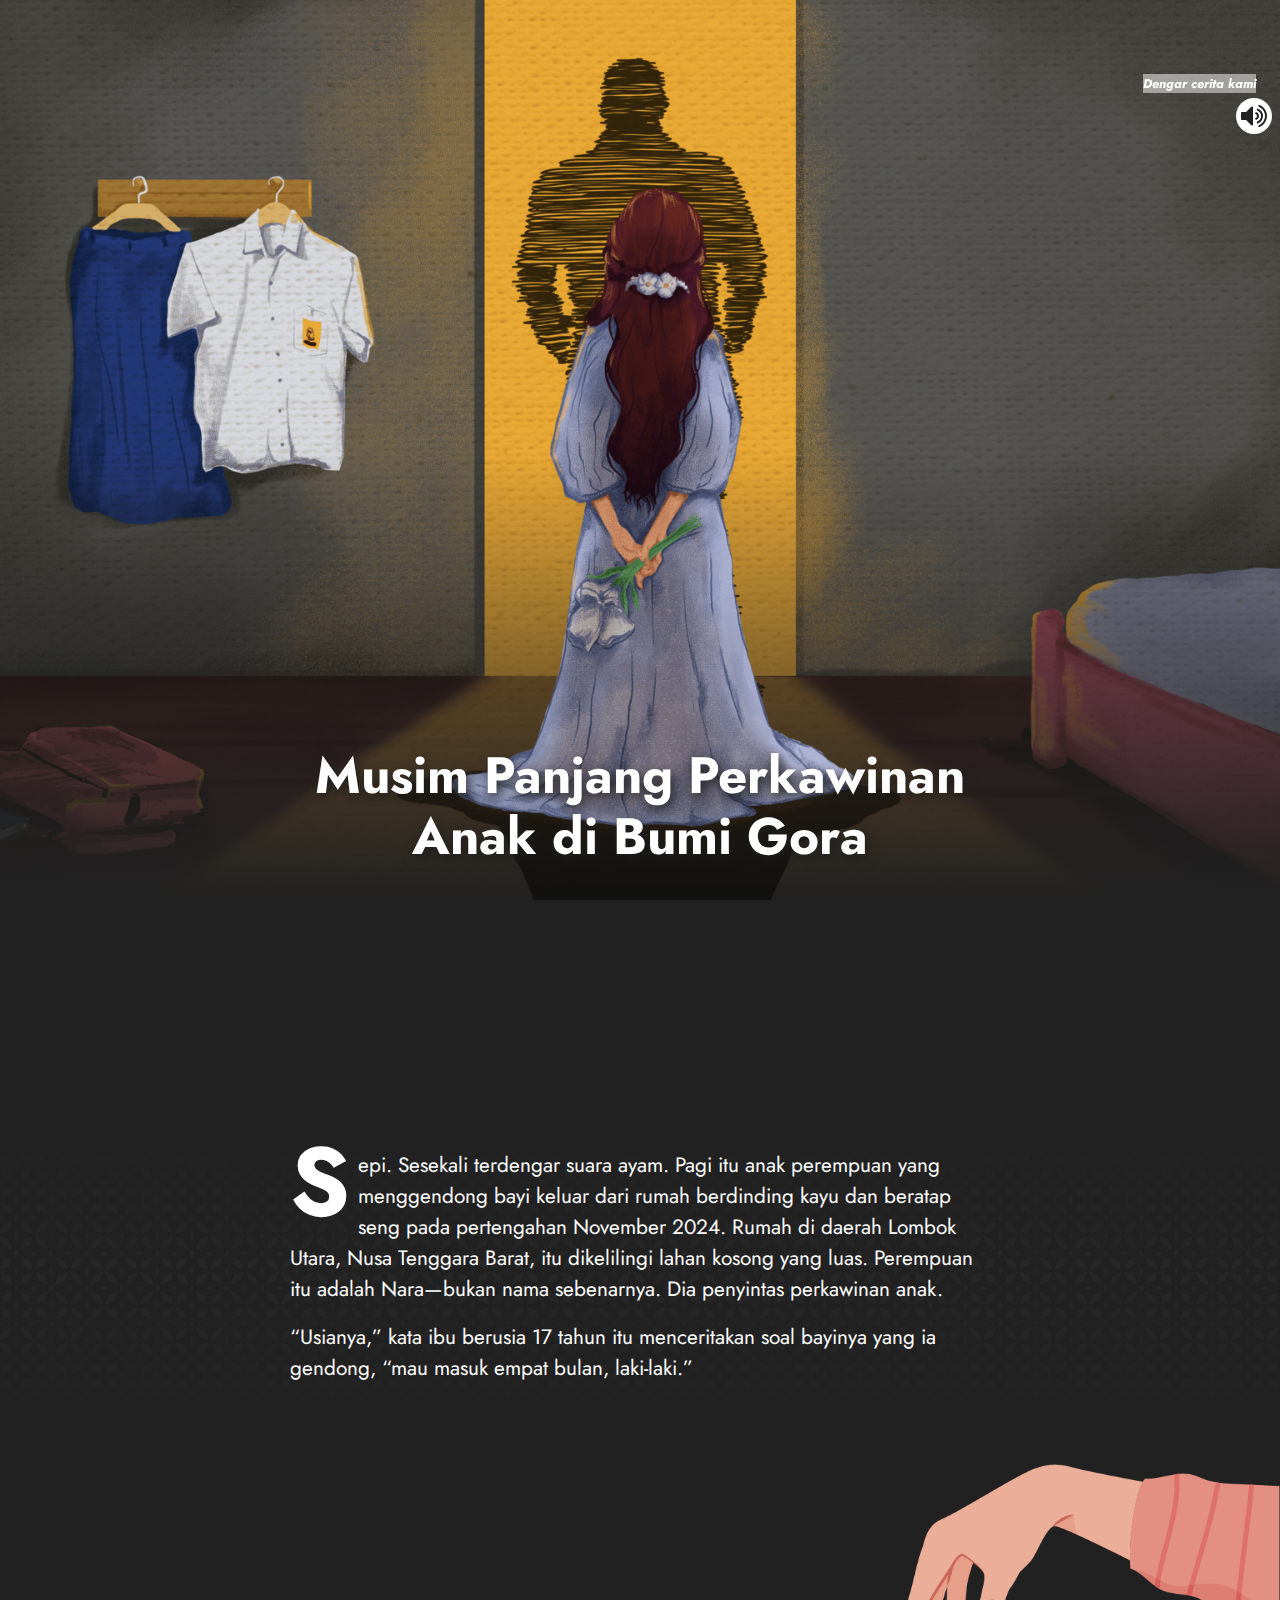
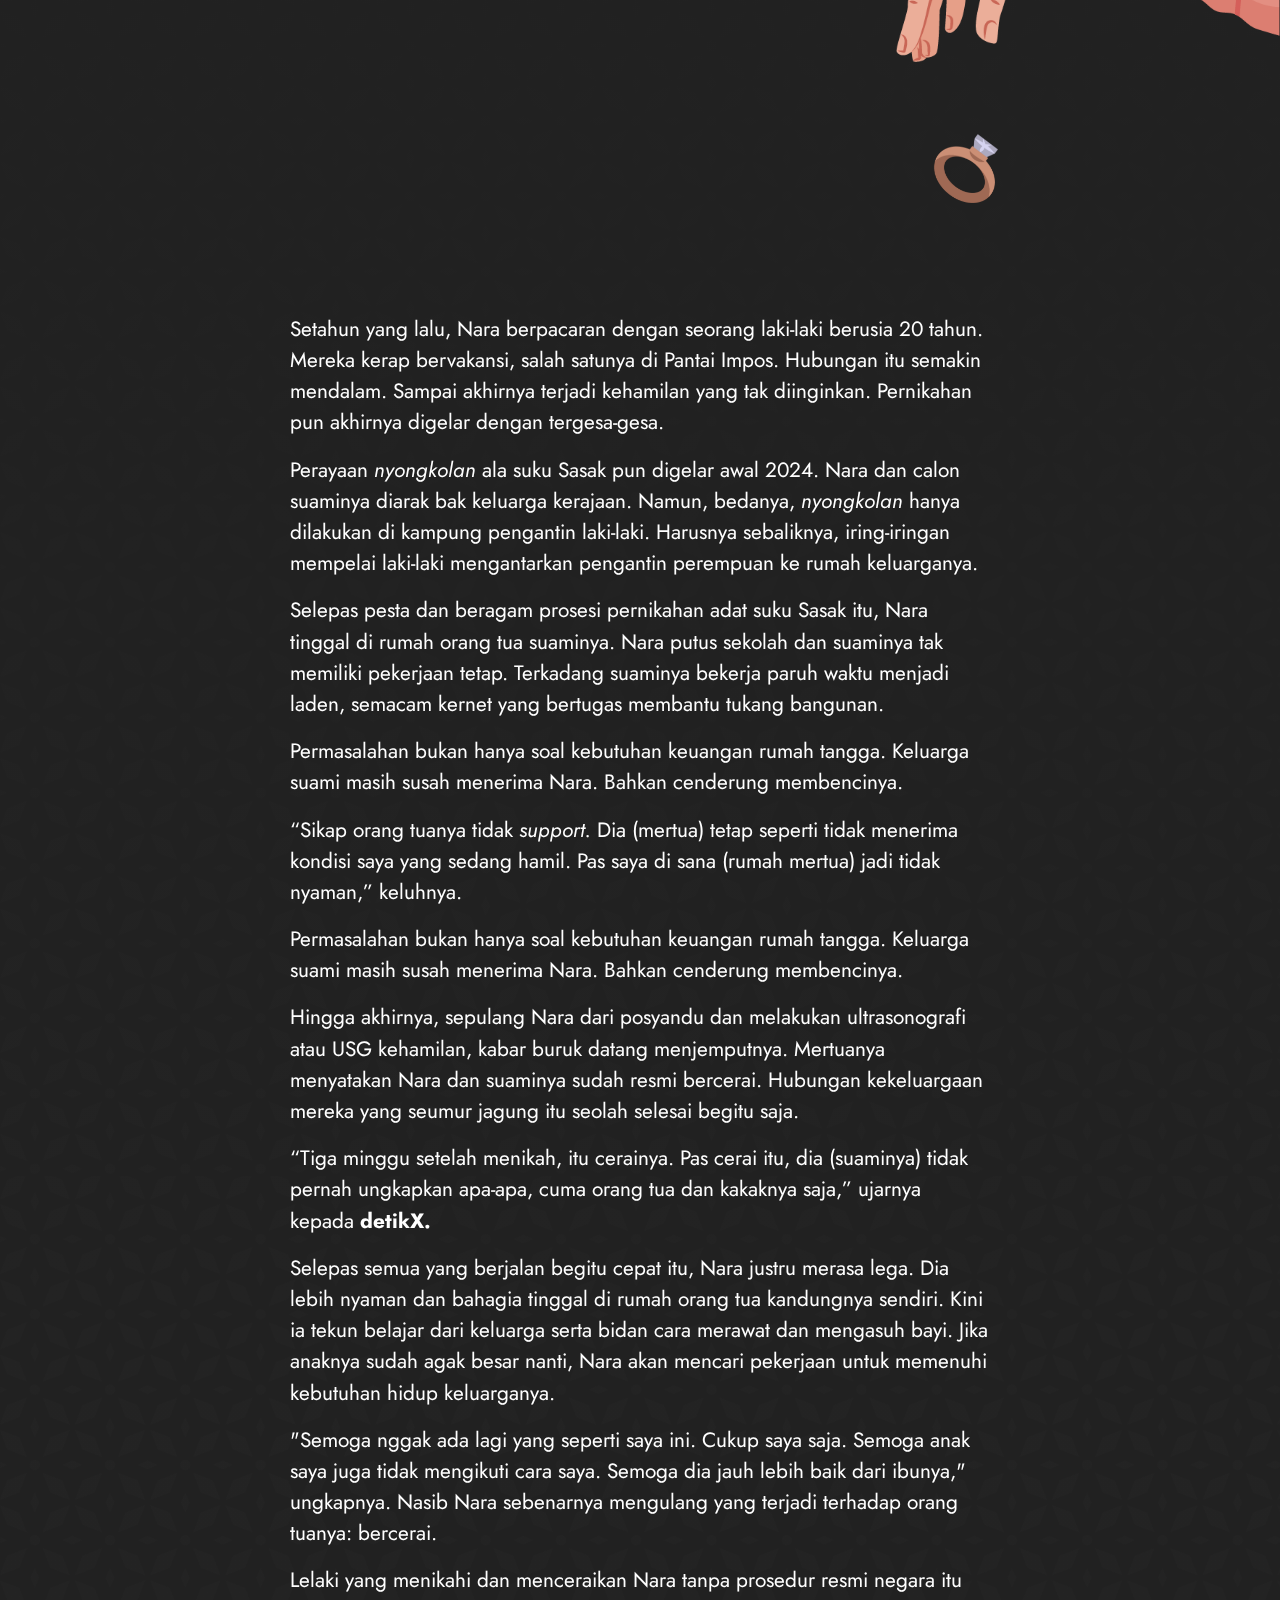
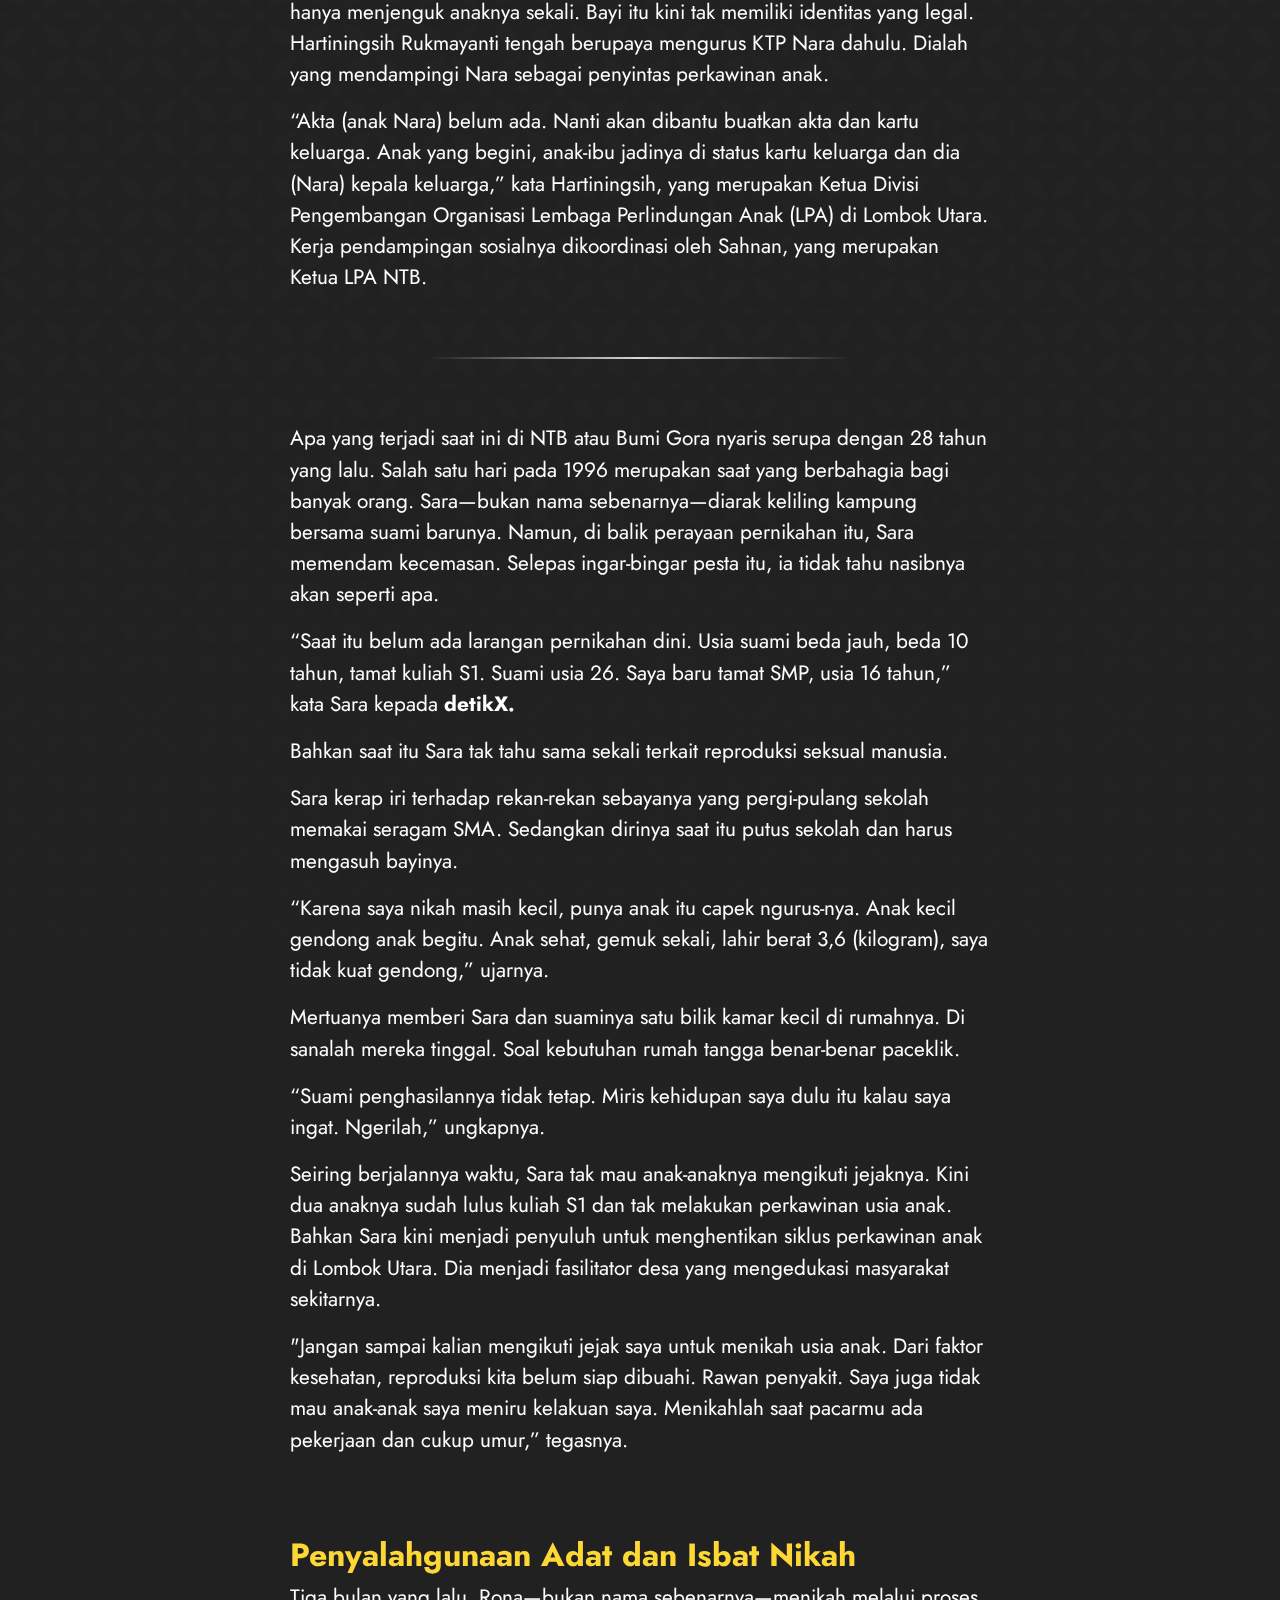
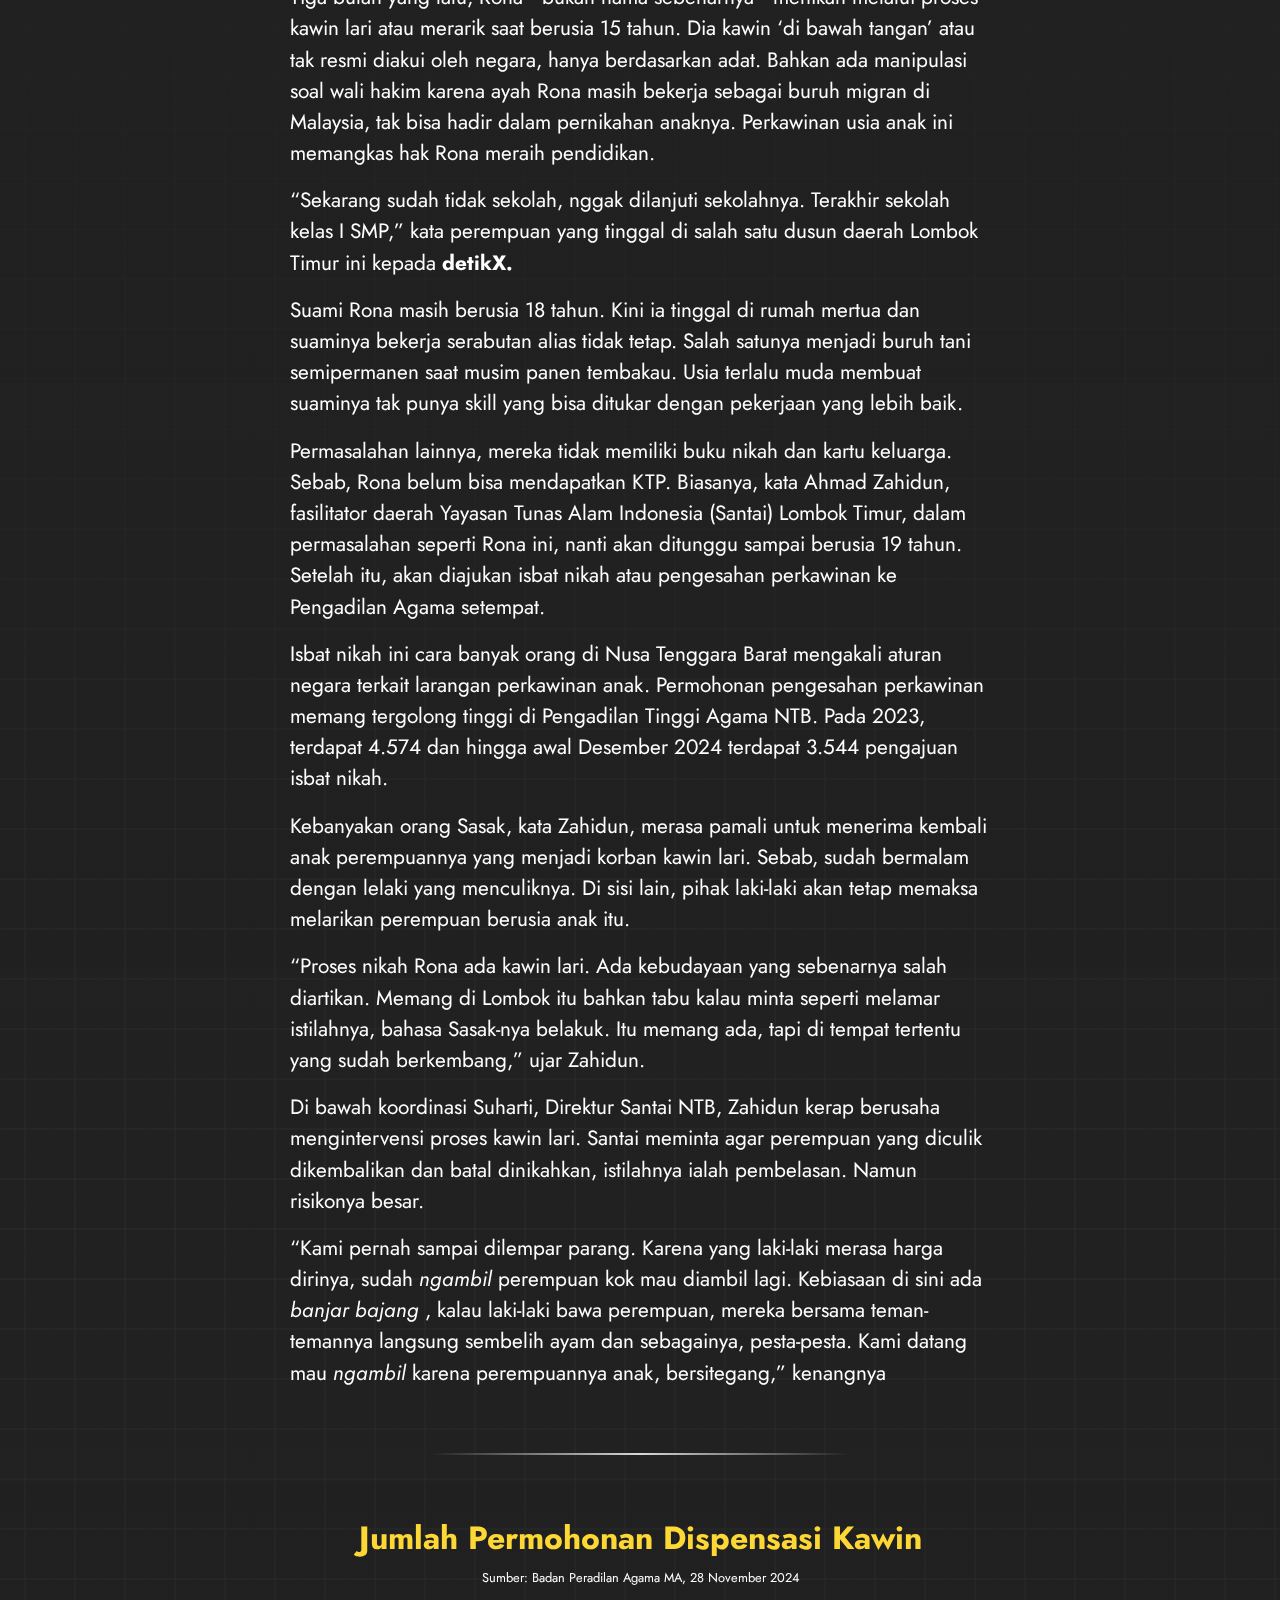
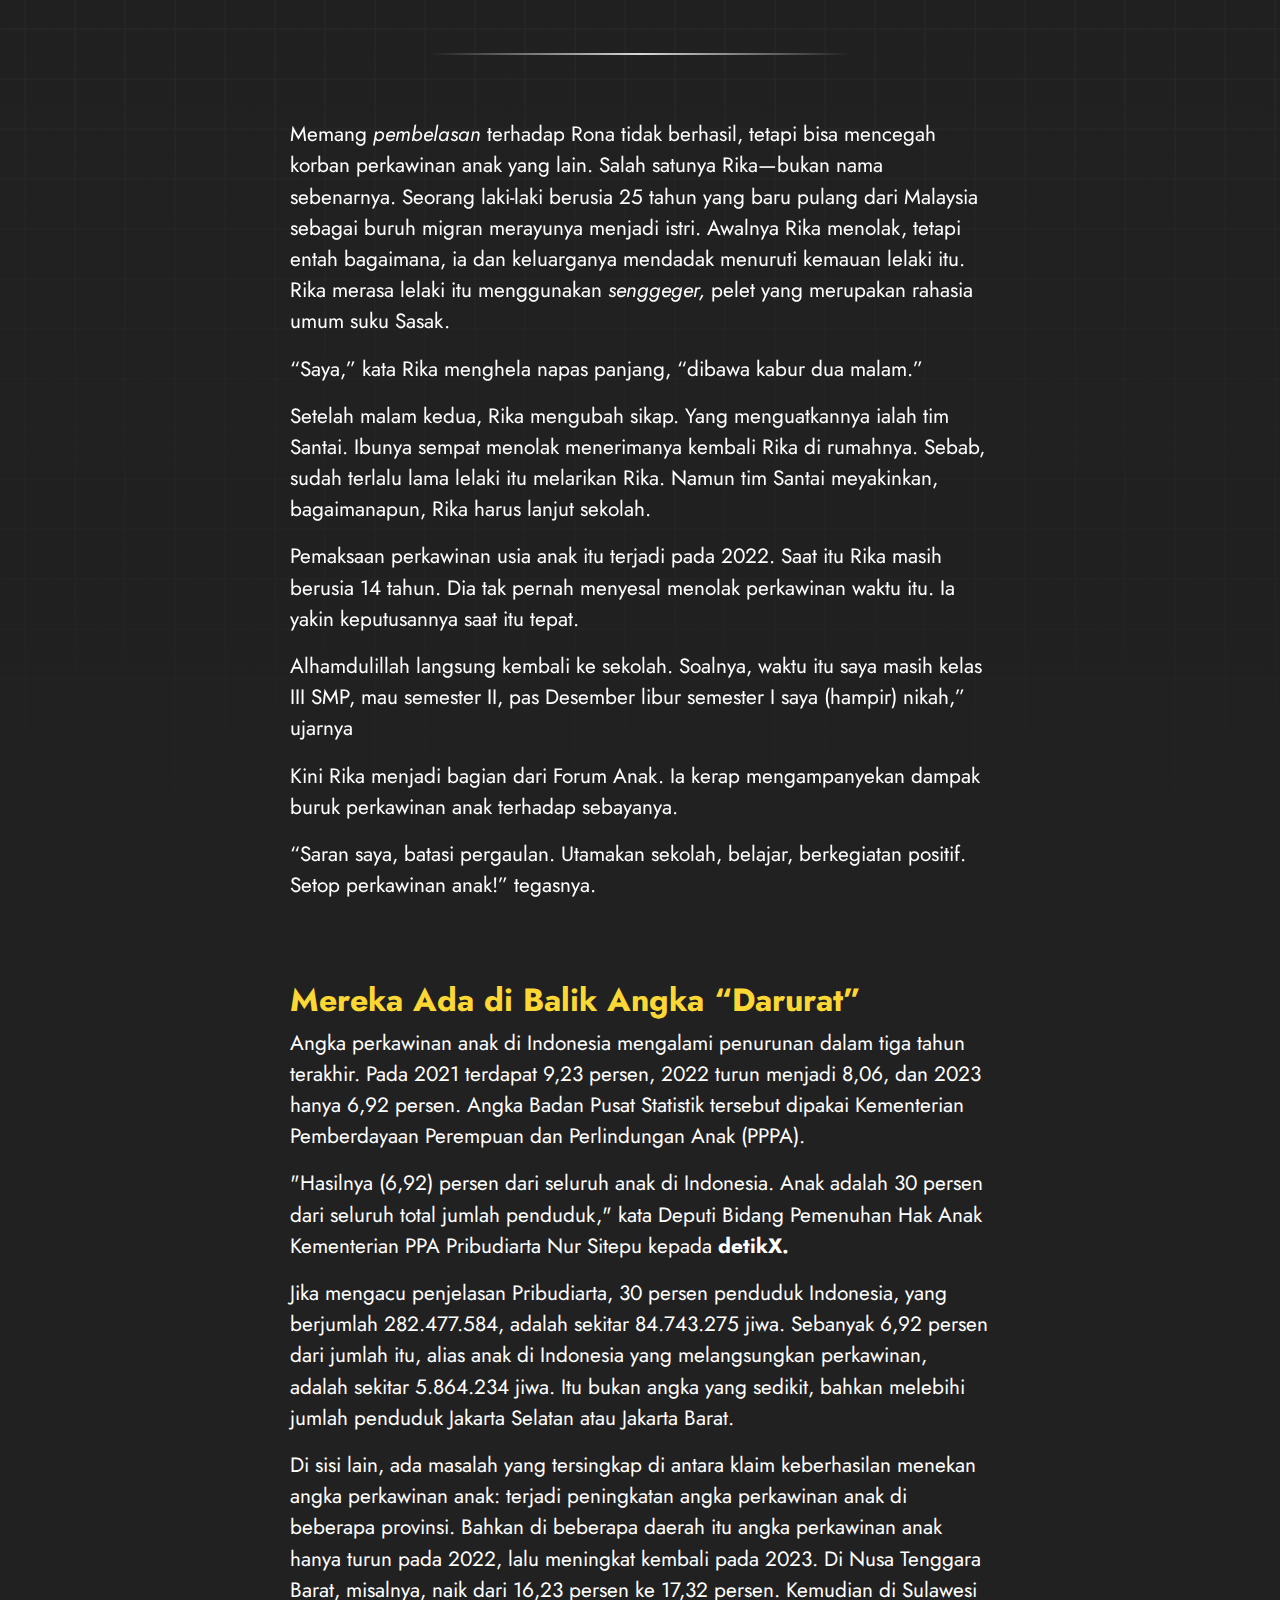
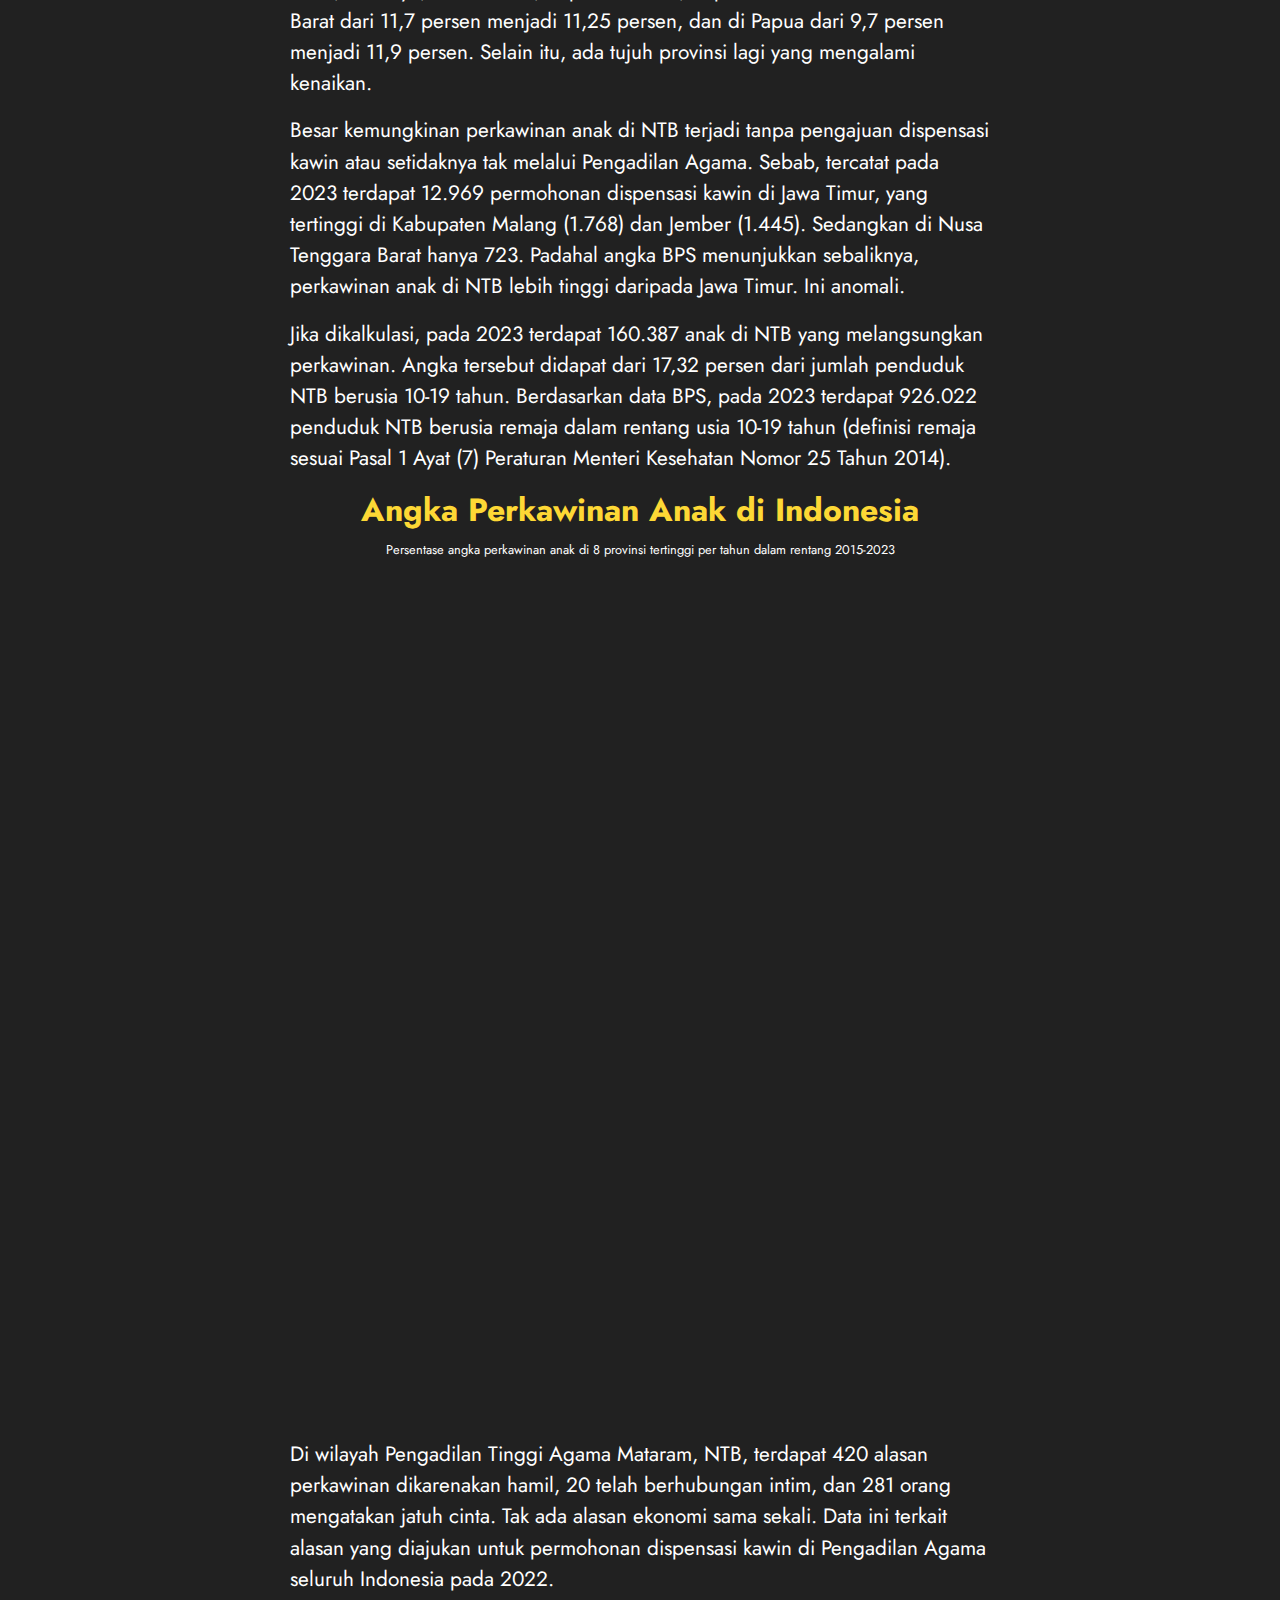
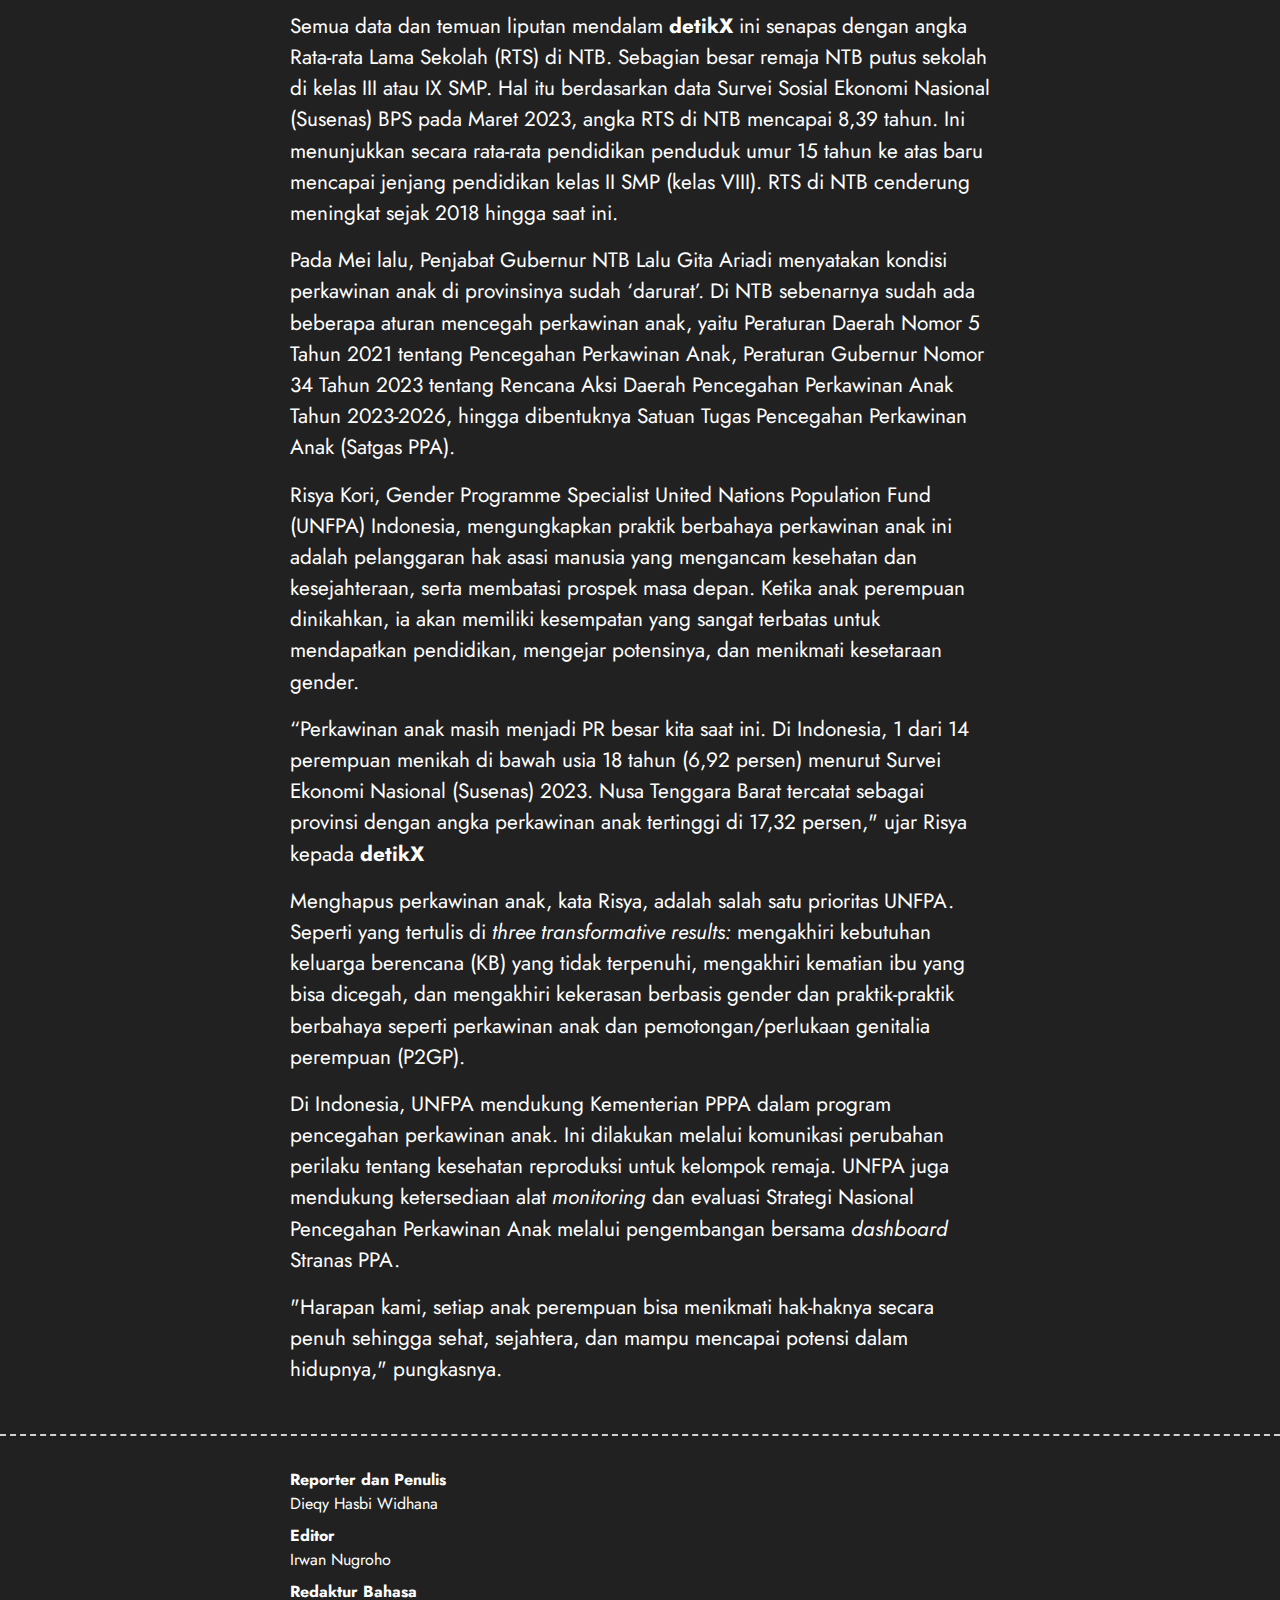
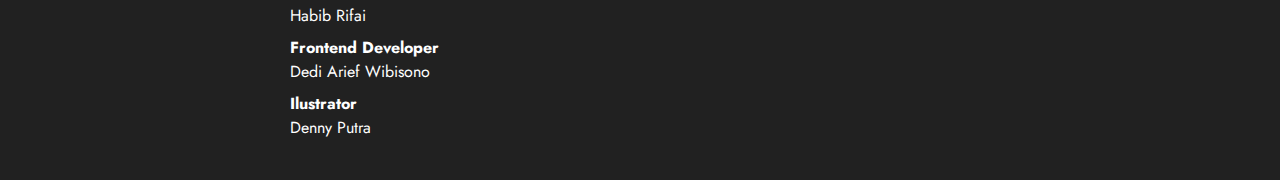
==== commit bfd0143f: "deded" ====
--- a/index.html
+++ b/index.html
@@ -17,7 +17,7 @@
                 <source src="https://detikx.github.io/kawin/assets/perkawinan.mp3" type="audio/mpeg">
                 Your browser does not support the audio element.
             </audio>
-            <div id="play-button" class="stickyx wow animate__animated animate__bounce animate animate__infinite" data-wow-delay="0.5s">
+            <div id="play-button" class="stickyx">
                 <small class="teks">Dengar cerita kami</small>
                 <div class="play-button">
                     <i class="all fa fa-volume-up" aria-hidden="true"></i>
@@ -199,6 +199,7 @@
                                 karena perempuannya anak, bersitegang,”
                             kenangnya
                             </p>
+                            <div class="garis"></div>
                             <div class="text-center">
                                 <h3>
                                     Jumlah Permohonan Dispensasi Kawin
--- a/sass/style.css
+++ b/sass/style.css
@@ -1 +1 @@
-﻿@import"https://fonts.googleapis.com/css2?family=Zain:wght@300;400;900&family=Bitter:wght@400;600&family=Rubik&family=Paytone+One&family=Source+Code+Pro:wght@400;900&family=Jost:ital,wght@0,100..900;1,100..900&family=Roboto&family=Outfit:wght@300;400;900&family=Mulish&display=swap";.labels{background:#840020;padding:4px 8px;color:#fff;text-transform:uppercase;width:fit-content;margin:0 auto 8px;font-size:1rem}@media screen and (max-width: 768px){.labels{margin:0}}.preloader{position:fixed;top:0;bottom:0;left:0;right:0;z-index:999999;background:#212121;background-image:url("../img/anim.png");background-size:contain}.preloader::before{content:"";position:absolute;inset:0;width:100%;height:100%;background:linear-gradient(to top, #212121, rgba(33, 33, 33, 0.6), #212121)}.preloader .waiting{position:absolute;transform:translate(-50%, -50%);left:50%;top:50%;width:135px;height:auto}.preloader .waiting img{width:100%;height:100%;object-fit:contain}.preloader .animate{-webkit-animation-duration:.5s;animation-duration:.5s;-webkit-animation-fill-mode:both;animation-fill-mode:both;-webkit-animation-timing-function:linear;animation-timing-function:linear;animation-iteration-count:infinite;-webkit-animation-iteration-count:infinite;-webkit-animation-name:bounce;animation-name:bounce}@-webkit-keyframes bounce{0%,100%{-webkit-transform:translateX(0)}50%{-webkit-transform:translateX(-10px)}}@keyframes bounce{0%,100%{transform:translateX(0)}50%{transform:translateX(-10px)}}.preloader .bounce{-webkit-animation-name:bounce;animation-name:bounce}.mb-80{margin-bottom:20vh}.source-code{font-family:"Source Code Pro"}section{padding:32px 0;background:#212121;min-height:100vh;z-index:11;position:relative}section::before{content:"";position:fixed;background:url("../img/batik.png");background-attachment:fixed;background-size:contain;background-repeat:repeat}section h3{font-family:"jost",sans-serif;font-weight:700;color:#124646;font-size:2rem}@media screen and (max-width: 768px){section h3{font-size:1.6rem}}section .bg-block{background:#fff;padding:16px;border-radius:16px}section p,section li{font-size:1.3rem}@media screen and (max-width: 768px){section p,section li{font-size:1.1rem}}@media screen and (max-width: 400px){section p,section li{font-size:1.1rem}}.slick-next,.slick-prev{z-index:17 !important;width:40px;height:40px;border-radius:50%;background:rgba(206,147,82,.8)}.slick-next:focus,.slick-next:hover,.slick-prev:focus,.slick-prev:hover{background:rgba(206,147,82,.5)}.slick-next::before,.slick-prev::before{font-family:"fontAwesome" !important;font-size:32px !important;color:#fff !important;font-weight:700 !important}@media screen and (max-width: 766px){.slick-next::before,.slick-prev::before{font-size:32px !important}}.slick-prev{left:-16px !important}@media screen and (max-width: 768px){.slick-prev{left:-16px !important}}.slick-prev::before{content:"" !important}.slick-next{right:-16px !important}@media screen and (max-width: 768px){.slick-next{right:-16px !important}}.slick-next::before{content:"" !important}.sticky-mode{position:sticky;left:0;right:0;top:0;bottom:0;min-height:100vh}.wrap-detikx{width:700px;position:relative;margin:0 auto}@media screen and (max-width: 766px){.wrap-detikx{width:90%;margin:0 auto;display:block}}.line-line{width:100%;height:1px;background:linear-gradient(to right, transparent, white, transparent);margin:24px 0}.totop{position:relative;z-index:19}.firstletter::first-letter{float:left;font-weight:bold;margin-right:8px;font-size:60px;font-size:6rem;line-height:40px;line-height:4rem;height:4rem;text-transform:uppercase}main{overflow-x:clip;background:#212121}html,body{position:relative;height:100%;background:#212121;font-family:"Jost" !important;color:#fff;font-weight:400}html h1,html h2,body h1,body h2{font-family:"Jost";font-weight:700}h4,h5{font-family:"Jost",sans-serif !important;font-weight:bold}.slick-slide{margin:0 8px}.slick-list{margin:0 -8px}.img{width:100%}.img img{width:100%;height:100%;object-fit:cover}.hello{width:100%;height:auto;margin-top:8px;border-radius:16px;margin-bottom:16px;background:linear-gradient(to right, #baf5ed, rgba(186, 245, 237, 0.8));position:relative}.hello .content{padding:16px 16px;position:relative;z-index:2}.hello .content p{margin-bottom:0}section .nav-pills .nav-link.active,section .nav-pills .show>.nav-link{background:#333;color:#fff}section .nav-pills .nav-link{border-radius:25px}.dashboard-content{display:none}#nav.no_index,#share{z-index:19}#nav.dark{background:linear-gradient(-45deg, #33a4b9, #3f748d) !important}.footer{z-index:22}.share_icon>a i{font-size:25px !important;line-height:initial !important}@media screen and (max-width: 766px){.share_icon>a i{font-size:16px !important;line-height:initial !important;width:30px !important;height:30px !important}}#nav{background:linear-gradient(45deg, #333, #10607d) !important}.bg-blues{background:#212121 !important;position:relative;z-index:12}.share_icon>a{padding:0 !important}.baca-detikx .bacajuga_box{display:initial !important}.baca-detikx .bacajuga_box .container{display:none}.baca-detikx .bacajuga{width:100% !important;display:block}.baca-detikx .bacajuga a{display:inline-block;padding:0px;width:47% !important;margin:0 8px;border-radius:24px;position:relative;height:320px;text-align:left}.baca-detikx .bacajuga a::after{border-radius:24px}@media screen and (max-width: 766px){.baca-detikx .bacajuga a{width:100% !important;margin:4px 0}}.baca-detikx .bacajuga a:hover{text-decoration:none;color:orange !important}.baca-detikx .bacajuga a article{position:absolute;top:initial;width:100%;background:linear-gradient(to top, black, transparent);padding:8px 16px;border-radius:24px;bottom:0;transform:initial}.baca-detikx .bacajuga a article h2{font-family:"Jost" !important;font-size:1.2rem;color:#fff !important}.haha,.hahad{background:#fff;border-radius:16px;padding:0px 8px;position:absolute;top:165px;right:0}@media screen and (max-width: 768px){.haha,.hahad{display:none;color:#333;top:140px}}.haha:hover,.hahad:hover{background:rgba(206,147,82,.5)}.all-helping{position:absolute;inset:0;background:#fff;text-align:center;width:100%;height:100%;z-index:17}.slider{display:none}.slider.slick-initialized{display:block}@media screen and (max-width: 768px){.help-bawah{position:fixed;bottom:0;left:0;right:0;width:100%;height:59px;background:#ccc;z-index:21}}.color-white{color:#fafafa}.color-second{color:#42d4bf}.add-shadow{text-shadow:2px 2px #000}.sticky{position:sticky;padding:8px;width:70px;z-index:21;top:50%;float:right}@media screen and (max-width: 768px){.sticky{position:sticky;padding:8px;width:100%;background:#42d4bf;z-index:30;top:92vh;height:60px}}@media screen and (max-width: 768px){.sticky .navigation{text-align:center;margin:0 auto}}@media screen and (max-width: 768px){.sticky .navigation a{display:inline-block;margin:0 8px}}.font-bold{font-weight:bold}.banner{min-height:auto;padding:0}.banner::before{content:"";position:absolute;bottom:0;left:0;right:0;z-index:2;width:100%;height:50vh;background:linear-gradient(to top, #212121, transparent)}.banner__title{position:absolute;left:50%;top:90%;z-index:5;transform:translate(-50%, -50%);width:60%;text-align:center}@media screen and (max-width: 768px){.banner__title{width:100%;top:85%}}.banner__title h2{font-size:3.2rem;filter:drop-shadow(2px 4px 6px #1d1d1d)}@media screen and (max-width: 768px){.banner__title h2{font-size:2rem;line-height:2rem}}.banner .image{position:relative;width:100%;height:100vh}@media screen and (max-width: 768px){.banner .image{height:50vh}}.banner .image__back{position:absolute;inset:0;width:100%;height:100%}.banner .image__back img{width:100%;height:100%;object-fit:cover}.banner .image__anak{position:absolute;width:100%;height:100%;z-index:3}.banner .image__anak img{width:100%;height:100%;object-fit:cover}.banner .image__bayangan{position:absolute;width:100%;height:100%}.banner .image__bayangan img{width:100%;height:100%;object-fit:cover}.pembukaan{background:url("../img/bg.png");background-repeat:repeat;min-height:auto;background-size:contain}.pembukaan:before{content:"";position:absolute;inset:0;background:linear-gradient(to top, #212121, rgba(33, 33, 33, 0.9), #212121)}.kotak__anak{position:absolute;top:60%;transform:translate(-50%, -50%);left:50%;width:160px;height:auto;z-index:1}.kotak__anak img{width:100%;height:100%;object-fit:cover}.kotak .box-card{width:50%;position:relative;overflow:hidden;height:200px;vertical-align:top;background:#d8d8d8;margin:16px auto 24px;text-align:center}@media screen and (max-width: 768px){.kotak .box-card{width:60%}}.credit{min-height:auto}.credit .alls{margin-bottom:8px}.credit .alls .job{font-weight:bold}.putus-putus{width:100%;border-top:2px dashed #d1d1d1}#play-button{position:relative}#play-button .teks{position:absolute;right:24px;top:-16px;font-style:italic;font-weight:bold;background:rgba(255,255,255,.5)}@media screen and (max-width: 766px){#play-button .teks{display:none}}.play-button{width:36px;height:36px;background:#fff;margin:8px;cursor:pointer;padding:4px;border-radius:50%;text-align:center;position:absolute;right:0;z-index:999}@media screen and (max-width: 766px){.play-button{top:-40px;right:-8px}}.play-button i{font-size:28px;transition:.3s;color:#212121}.play-button i:hover,.play-button i:focus,.play-button i:active{color:#2b88b4}.stickyx{position:fixed !important;top:60px;z-index:99;width:100%;right:0}@media screen and (max-width: 766px){.stickyx{top:40px}}.prembule{min-height:auto}.prembule .bg-simple{background:#515151;padding:16px;text-align:center;border-radius:16px}.prembule .bg-simple p{font-family:"Source Code Pro",sans-serif;font-size:1.1rem}.data{background:url("../img/bg.png");background-repeat:repeat;background-size:contain}.data:before{content:"";position:absolute;inset:0;background:linear-gradient(to top, #212121, rgba(33, 33, 33, 0.96), #212121)}@media screen and (max-width: 768px){.data:before{background:linear-gradient(to top, #212121, rgba(33, 33, 33, 0.9), #212121)}}.data .hand{position:absolute;right:0;width:30%;height:auto}.data .hand img{width:100%;height:100%;object-fit:cover}.data .sticky-mode{min-height:70vh}@media screen and (max-width: 768px){.data .sticky-mode{min-height:50vh}}.data .ring{position:absolute;right:22%;top:30%;width:5%;height:auto}@media screen and (max-width: 768px){.data .ring{top:10%}}.data .ring img{width:100%;height:100%;object-fit:cover}.bubble-text{background:#e3e3e3;padding:16px;width:fit-content;border-radius:24px;color:#212121;margin-bottom:1rem;box-shadow:2px 3px 0px #636363;position:relative}.bubble-text p{position:relative;z-index:4;font-family:"Source Code Pro";font-size:1.1rem}@media screen and (max-width: 768px){.bubble-text p{font-size:1rem}}.bubble-text small{z-index:2;position:relative}.bubble-text::before{content:"";position:absolute;top:0;left:-16px;width:0;height:0;border-top:25px solid transparent;border-right:50px solid #e3e3e3;border-bottom:25px solid transparent}.image-no-bg{width:40%;margin:0 auto 1rem;height:auto}@media screen and (max-width: 768px){.image-no-bg{width:50%}}.image-no-bg img{width:100%;height:100%;object-fit:contain}.garis{width:60%;margin:4rem auto;height:2px;position:relative;z-index:3;background:linear-gradient(to right, transparent, #d8d8d8, transparent)}.top-30{position:relative;top:-20vh}.wrappingx{display:block}.wrappingx .left-side{display:inline-block;width:80px;height:auto;margin-right:16px;vertical-align:top}.wrappingx .left-side img{width:100%;height:100%;object-fit:contain}.wrappingx .right-side{width:70%;height:auto;display:inline-block;vertical-align:top}@media screen and (max-width: 768px){.wrappingx .right-side{width:65%}}.adat{background:url("../img/plus.png");background-repeat:repeat;background-size:50px 50px}.adat:before{content:"";position:absolute;inset:0;background:linear-gradient(to top, #212121, rgba(33, 33, 33, 0.93), #212121)}@media screen and (max-width: 768px){.adat:before{background:linear-gradient(to top, #212121, rgba(33, 33, 33, 0.9), #212121)}}.adat h3{color:#fdd835}.bulet-putih{position:relative}.bulet-putih::before{content:"";position:absolute;left:50%;top:50%;transform:translate(-50%, -50%);width:170px;height:170px;border-radius:50%;background:#fff;z-index:-1}.chart h3{color:#fdd835}iframe{width:100%;height:95vh;border:none}@media screen and (max-width: 768px){iframe{height:400px}}.rain{position:absolute;left:0;width:100%;height:100%;z-index:2}.rain.back-row{display:none;z-index:1;bottom:60px;opacity:.5}.adat.back-row-toggle .rain.back-row{display:block}.drop{position:absolute;bottom:100%;width:15px;height:120px;pointer-events:none;animation:drop .5s linear infinite}@keyframes drop{0%{transform:translateY(0vh)}75%{transform:translateY(90vh)}100%{transform:translateY(90vh)}}.stem{width:1px;height:60%;margin-left:7px;background:linear-gradient(to bottom, rgba(255, 255, 255, 0), rgba(255, 255, 255, 0.25));animation:stem .5s linear infinite}@keyframes stem{0%{opacity:1}65%{opacity:1}75%{opacity:0}100%{opacity:0}}.splat{width:15px;height:10px;border-top:2px dotted rgba(255,255,255,.5);border-radius:50%;opacity:1;transform:scale(0);animation:splat .5s linear infinite;display:none}.adat.splat-toggle .splat{display:block}@keyframes splat{0%{opacity:1;transform:scale(0)}80%{opacity:1;transform:scale(0)}90%{opacity:.5;transform:scale(1)}100%{opacity:0;transform:scale(1.5)}}.toggles{position:absolute;top:0;left:0;z-index:3}.toggle{position:absolute;left:20px;width:50px;height:50px;line-height:51px;box-sizing:border-box;text-align:center;font-family:sans-serif;font-size:10px;font-weight:bold;background-color:rgba(255,255,255,.2);color:rgba(0,0,0,.5);border-radius:50%;cursor:pointer;transition:background-color .3s}.toggle:hover{background-color:rgba(255,255,255,.25)}.toggle:active{background-color:rgba(255,255,255,.3)}.toggle.active{background-color:rgba(255,255,255,.4)}.splat-toggle{top:20px}.back-row-toggle{top:90px;line-height:12px;padding-top:14px}.single-toggle{top:160px}.adat.single-toggle .drop{display:none}.adat.single-toggle .drop:nth-child(10){display:block}/*# sourceMappingURL=style.css.map */
+﻿@import"https://fonts.googleapis.com/css2?family=Zain:wght@300;400;900&family=Bitter:wght@400;600&family=Rubik&family=Paytone+One&family=Source+Code+Pro:wght@400;900&family=Jost:ital,wght@0,100..900;1,100..900&family=Roboto&family=Outfit:wght@300;400;900&family=Mulish&display=swap";.labels{background:#840020;padding:4px 8px;color:#fff;text-transform:uppercase;width:fit-content;margin:0 auto 8px;font-size:1rem}@media screen and (max-width: 768px){.labels{margin:0}}.preloader{position:fixed;top:0;bottom:0;left:0;right:0;z-index:999999;background:#212121;background-image:url("../img/anim.png");background-size:contain}.preloader::before{content:"";position:absolute;inset:0;width:100%;height:100%;background:linear-gradient(to top, #212121, rgba(33, 33, 33, 0.6), #212121)}.preloader .waiting{position:absolute;transform:translate(-50%, -50%);left:50%;top:50%;width:135px;height:auto}.preloader .waiting img{width:100%;height:100%;object-fit:contain}.preloader .animate{-webkit-animation-duration:.5s;animation-duration:.5s;-webkit-animation-fill-mode:both;animation-fill-mode:both;-webkit-animation-timing-function:linear;animation-timing-function:linear;animation-iteration-count:infinite;-webkit-animation-iteration-count:infinite;-webkit-animation-name:bounce;animation-name:bounce}@-webkit-keyframes bounce{0%,100%{-webkit-transform:translateX(0)}50%{-webkit-transform:translateX(-10px)}}@keyframes bounce{0%,100%{transform:translateX(0)}50%{transform:translateX(-10px)}}.preloader .bounce{-webkit-animation-name:bounce;animation-name:bounce}.mb-80{margin-bottom:20vh}.source-code{font-family:"Source Code Pro"}section{padding:32px 0;background:#212121;min-height:100vh;z-index:11;position:relative}section::before{content:"";position:fixed;background:url("../img/batik.png");background-attachment:fixed;background-size:contain;background-repeat:repeat}section h3{font-family:"jost",sans-serif;font-weight:700;color:#124646;font-size:2rem}@media screen and (max-width: 768px){section h3{font-size:1.6rem}}section .bg-block{background:#fff;padding:16px;border-radius:16px}section p,section li{font-size:1.3rem}@media screen and (max-width: 768px){section p,section li{font-size:1.1rem}}@media screen and (max-width: 400px){section p,section li{font-size:1.1rem}}.slick-next,.slick-prev{z-index:17 !important;width:40px;height:40px;border-radius:50%;background:rgba(206,147,82,.8)}.slick-next:focus,.slick-next:hover,.slick-prev:focus,.slick-prev:hover{background:rgba(206,147,82,.5)}.slick-next::before,.slick-prev::before{font-family:"fontAwesome" !important;font-size:32px !important;color:#fff !important;font-weight:700 !important}@media screen and (max-width: 766px){.slick-next::before,.slick-prev::before{font-size:32px !important}}.slick-prev{left:-16px !important}@media screen and (max-width: 768px){.slick-prev{left:-16px !important}}.slick-prev::before{content:"" !important}.slick-next{right:-16px !important}@media screen and (max-width: 768px){.slick-next{right:-16px !important}}.slick-next::before{content:"" !important}.sticky-mode{position:sticky;left:0;right:0;top:0;bottom:0;min-height:100vh}.wrap-detikx{width:700px;position:relative;margin:0 auto}@media screen and (max-width: 766px){.wrap-detikx{width:90%;margin:0 auto;display:block}}.line-line{width:100%;height:1px;background:linear-gradient(to right, transparent, white, transparent);margin:24px 0}.totop{position:relative;z-index:19}.firstletter::first-letter{float:left;font-weight:bold;margin-right:8px;font-size:60px;font-size:6rem;line-height:40px;line-height:4rem;height:4rem;text-transform:uppercase}main{overflow-x:clip;background:#212121}html,body{position:relative;height:100%;background:#212121;font-family:"Jost" !important;color:#fff;font-weight:400}html h1,html h2,body h1,body h2{font-family:"Jost";font-weight:700}h4,h5{font-family:"Jost",sans-serif !important;font-weight:bold}.slick-slide{margin:0 8px}.slick-list{margin:0 -8px}.img{width:100%}.img img{width:100%;height:100%;object-fit:cover}.hello{width:100%;height:auto;margin-top:8px;border-radius:16px;margin-bottom:16px;background:linear-gradient(to right, #baf5ed, rgba(186, 245, 237, 0.8));position:relative}.hello .content{padding:16px 16px;position:relative;z-index:2}.hello .content p{margin-bottom:0}section .nav-pills .nav-link.active,section .nav-pills .show>.nav-link{background:#333;color:#fff}section .nav-pills .nav-link{border-radius:25px}.dashboard-content{display:none}#nav.no_index,#share{z-index:19}#nav.dark{background:linear-gradient(-45deg, #212121, rgba(63, 63, 63, 0.3)) !important}.footer{z-index:22}.share_icon>a i{font-size:25px !important;line-height:initial !important}@media screen and (max-width: 766px){.share_icon>a i{font-size:16px !important;line-height:initial !important;width:30px !important;height:30px !important}}#nav{background:linear-gradient(-45deg, #212121, rgba(63, 63, 63, 0.3)) !important}.bg-blues{background:#212121 !important;position:relative;z-index:12}.share_icon>a{padding:0 !important}.baca-detikx .bacajuga_box{display:initial !important}.baca-detikx .bacajuga_box .container{display:none}.baca-detikx .bacajuga{width:100% !important;display:block}.baca-detikx .bacajuga a{display:inline-block;padding:0px;width:47% !important;margin:0 8px;border-radius:24px;position:relative;height:320px;text-align:left}.baca-detikx .bacajuga a::after{border-radius:24px}@media screen and (max-width: 766px){.baca-detikx .bacajuga a{width:100% !important;margin:4px 0}}.baca-detikx .bacajuga a:hover{text-decoration:none;color:orange !important}.baca-detikx .bacajuga a article{position:absolute;top:initial;width:100%;background:linear-gradient(to top, black, transparent);padding:8px 16px;border-radius:24px;bottom:0;transform:initial}.baca-detikx .bacajuga a article h2{font-family:"Jost" !important;font-size:1.2rem;color:#fff !important}.haha,.hahad{background:#fff;border-radius:16px;padding:0px 8px;position:absolute;top:165px;right:0}@media screen and (max-width: 768px){.haha,.hahad{display:none;color:#333;top:140px}}.haha:hover,.hahad:hover{background:rgba(206,147,82,.5)}.all-helping{position:absolute;inset:0;background:#fff;text-align:center;width:100%;height:100%;z-index:17}.slider{display:none}.slider.slick-initialized{display:block}@media screen and (max-width: 768px){.help-bawah{position:fixed;bottom:0;left:0;right:0;width:100%;height:59px;background:#ccc;z-index:21}}.color-white{color:#fafafa}.color-second{color:#42d4bf}.add-shadow{text-shadow:2px 2px #000}.sticky{position:sticky;padding:8px;width:70px;z-index:21;top:50%;float:right}@media screen and (max-width: 768px){.sticky{position:sticky;padding:8px;width:100%;background:#42d4bf;z-index:30;top:92vh;height:60px}}@media screen and (max-width: 768px){.sticky .navigation{text-align:center;margin:0 auto}}@media screen and (max-width: 768px){.sticky .navigation a{display:inline-block;margin:0 8px}}.font-bold{font-weight:bold}.banner{min-height:auto;padding:0}.banner::before{content:"";position:absolute;bottom:0;left:0;right:0;z-index:2;width:100%;height:50vh;background:linear-gradient(to top, #212121, transparent)}.banner__title{position:absolute;left:50%;top:90%;z-index:5;transform:translate(-50%, -50%);width:60%;text-align:center}@media screen and (max-width: 768px){.banner__title{width:100%;top:85%}}.banner__title h2{font-size:3.2rem;filter:drop-shadow(2px 4px 6px #1d1d1d)}@media screen and (max-width: 768px){.banner__title h2{font-size:2rem;line-height:2rem}}.banner .image{position:relative;width:100%;height:100vh}@media screen and (max-width: 768px){.banner .image{height:50vh}}.banner .image__back{position:absolute;inset:0;width:100%;height:100%}.banner .image__back img{width:100%;height:100%;object-fit:cover}.banner .image__anak{position:absolute;width:100%;height:100%;z-index:3}.banner .image__anak img{width:100%;height:100%;object-fit:cover}.banner .image__bayangan{position:absolute;width:100%;height:100%}.banner .image__bayangan img{width:100%;height:100%;object-fit:cover}.pembukaan{background:url("../img/bg.png");background-repeat:repeat;min-height:auto;background-size:contain}.pembukaan:before{content:"";position:absolute;inset:0;background:linear-gradient(to top, #212121, rgba(33, 33, 33, 0.9), #212121)}.kotak__anak{position:absolute;top:60%;transform:translate(-50%, -50%);left:50%;width:160px;height:auto;z-index:1}.kotak__anak img{width:100%;height:100%;object-fit:cover}.kotak .box-card{width:50%;position:relative;overflow:hidden;height:200px;vertical-align:top;background:#d8d8d8;margin:16px auto 24px;text-align:center}@media screen and (max-width: 768px){.kotak .box-card{width:60%}}.credit{min-height:auto}.credit .alls{margin-bottom:8px}.credit .alls .job{font-weight:bold}.putus-putus{width:100%;border-top:2px dashed #d1d1d1}#play-button{position:relative}#play-button .teks{position:absolute;right:24px;top:-16px;font-style:italic;font-weight:bold;background:rgba(255,255,255,.5)}@media screen and (max-width: 766px){#play-button .teks{display:none}}.play-button{width:36px;height:36px;background:#fff;margin:8px;cursor:pointer;padding:4px;border-radius:50%;text-align:center;position:absolute;right:0;z-index:12}@media screen and (max-width: 766px){.play-button{top:-40px;right:-8px}}.play-button i{font-size:28px;transition:.3s;color:#212121}.play-button i:hover,.play-button i:focus,.play-button i:active{color:#2b88b4}.stickyx{position:sticky !important;top:90px;z-index:12;width:100%;right:0}@media screen and (max-width: 766px){.stickyx{top:95px}}.prembule{min-height:auto}.prembule .bg-simple{background:rgba(81,81,81,.4);padding:16px;text-align:center;border-radius:16px}.prembule .bg-simple p{font-family:"Source Code Pro",sans-serif;font-size:1.1rem}.data{background:url("../img/bg.png");background-repeat:repeat;background-size:contain}.data:before{content:"";position:absolute;inset:0;background:linear-gradient(to top, #212121, rgba(33, 33, 33, 0.96), #212121)}@media screen and (max-width: 768px){.data:before{background:linear-gradient(to top, #212121, rgba(33, 33, 33, 0.9), #212121)}}.data .hand{position:absolute;right:0;width:30%;height:auto}.data .hand img{width:100%;height:100%;object-fit:cover}.data .sticky-mode{min-height:50vh}@media screen and (max-width: 768px){.data .sticky-mode{min-height:20vh}}.data .ring{position:absolute;right:22%;top:60%;width:5%;height:auto}@media screen and (max-width: 768px){.data .ring{top:30%}}.data .ring img{width:100%;height:100%;object-fit:cover}.bubble-text{background:#e3e3e3;padding:16px;width:fit-content;border-radius:24px;color:#212121;margin-bottom:1rem;box-shadow:2px 3px 0px #636363;position:relative}.bubble-text p{position:relative;z-index:4;font-family:"Source Code Pro";font-size:1.1rem}@media screen and (max-width: 768px){.bubble-text p{font-size:1rem}}.bubble-text small{z-index:2;position:relative}.bubble-text::before{content:"";position:absolute;top:0;left:-16px;width:0;height:0;border-top:25px solid transparent;border-right:50px solid #e3e3e3;border-bottom:25px solid transparent}.image-no-bg{width:40%;margin:0 auto 1rem;height:auto}@media screen and (max-width: 768px){.image-no-bg{width:50%}}.image-no-bg img{width:100%;height:100%;object-fit:contain}.garis{width:60%;margin:4rem auto;height:2px;position:relative;z-index:3;background:linear-gradient(to right, transparent, #d8d8d8, transparent)}.top-30{position:relative;top:-20vh}.wrappingx{display:block}.wrappingx .left-side{display:inline-block;width:80px;height:auto;margin-right:16px;vertical-align:top}.wrappingx .left-side img{width:100%;height:100%;object-fit:contain}.wrappingx .right-side{width:70%;height:auto;display:inline-block;vertical-align:top}@media screen and (max-width: 768px){.wrappingx .right-side{width:65%}}.adat{background:url("../img/plus.png");background-repeat:repeat;background-size:50px 50px}.adat:before{content:"";position:absolute;inset:0;background:linear-gradient(to top, #212121, rgba(33, 33, 33, 0.93), #212121)}@media screen and (max-width: 768px){.adat:before{background:linear-gradient(to top, #212121, rgba(33, 33, 33, 0.9), #212121)}}.adat h3{color:#fdd835}.bulet-putih{position:relative}.bulet-putih::before{content:"";position:absolute;left:50%;top:50%;transform:translate(-50%, -50%);width:170px;height:170px;border-radius:50%;background:#fff;z-index:-1}.chart h3{color:#fdd835}iframe{width:100%;height:95vh;border:none}@media screen and (max-width: 768px){iframe{height:400px}}.rain{position:absolute;left:0;width:100%;height:100%;z-index:2}.rain.back-row{display:none;z-index:1;bottom:60px;opacity:.5}.adat.back-row-toggle .rain.back-row{display:block}.drop{position:absolute;bottom:100%;width:15px;height:120px;pointer-events:none;animation:drop .5s linear infinite}@keyframes drop{0%{transform:translateY(0vh)}75%{transform:translateY(90vh)}100%{transform:translateY(90vh)}}.stem{width:1px;height:60%;margin-left:7px;background:linear-gradient(to bottom, rgba(255, 255, 255, 0), rgba(255, 255, 255, 0.25));animation:stem .5s linear infinite}@keyframes stem{0%{opacity:1}65%{opacity:1}75%{opacity:0}100%{opacity:0}}.splat{width:15px;height:10px;border-top:2px dotted rgba(255,255,255,.5);border-radius:50%;opacity:1;transform:scale(0);animation:splat .5s linear infinite;display:none}.adat.splat-toggle .splat{display:block}@keyframes splat{0%{opacity:1;transform:scale(0)}80%{opacity:1;transform:scale(0)}90%{opacity:.5;transform:scale(1)}100%{opacity:0;transform:scale(1.5)}}.toggles{position:absolute;top:0;left:0;z-index:3}.toggle{position:absolute;left:20px;width:50px;height:50px;line-height:51px;box-sizing:border-box;text-align:center;font-family:sans-serif;font-size:10px;font-weight:bold;background-color:rgba(255,255,255,.2);color:rgba(0,0,0,.5);border-radius:50%;cursor:pointer;transition:background-color .3s}.toggle:hover{background-color:rgba(255,255,255,.25)}.toggle:active{background-color:rgba(255,255,255,.3)}.toggle.active{background-color:rgba(255,255,255,.4)}.splat-toggle{top:20px}.back-row-toggle{top:90px;line-height:12px;padding-top:14px}.single-toggle{top:160px}.adat.single-toggle .drop{display:none}.adat.single-toggle .drop:nth-child(10){display:block}/*# sourceMappingURL=style.css.map */
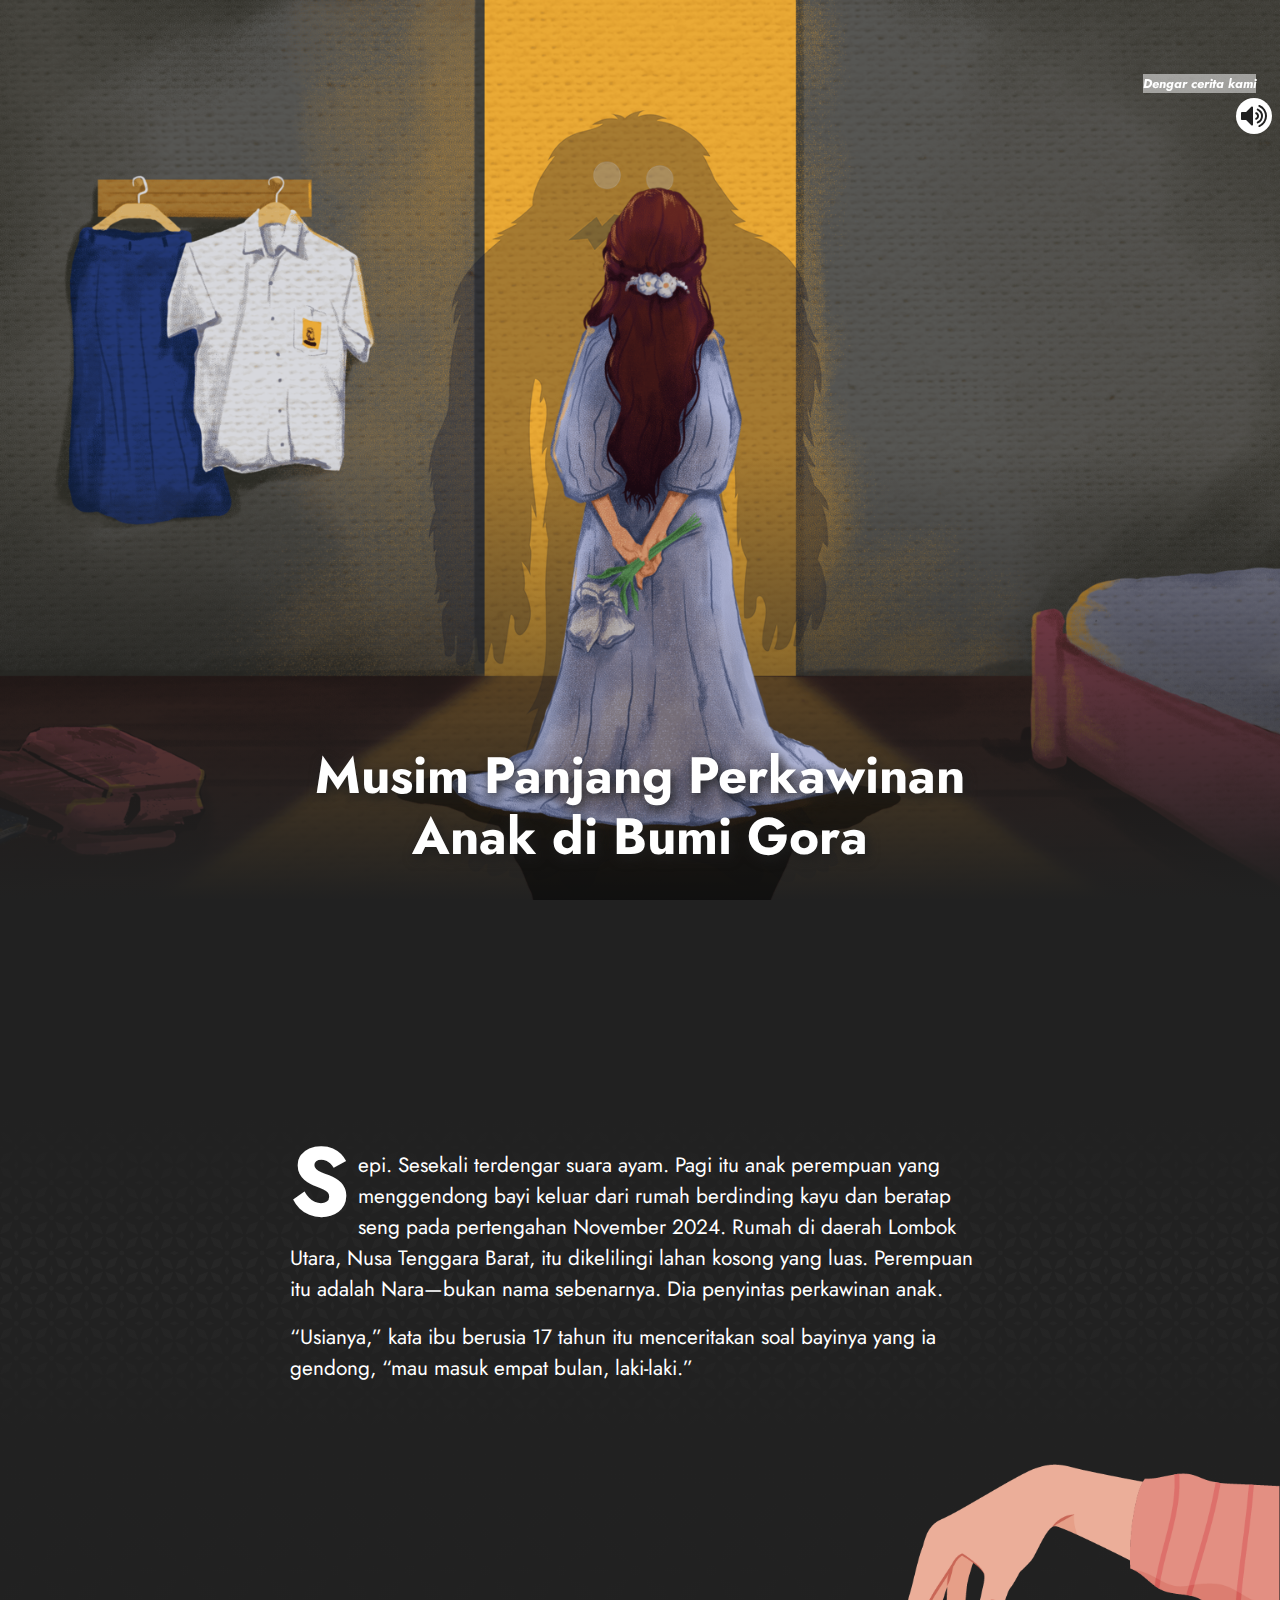
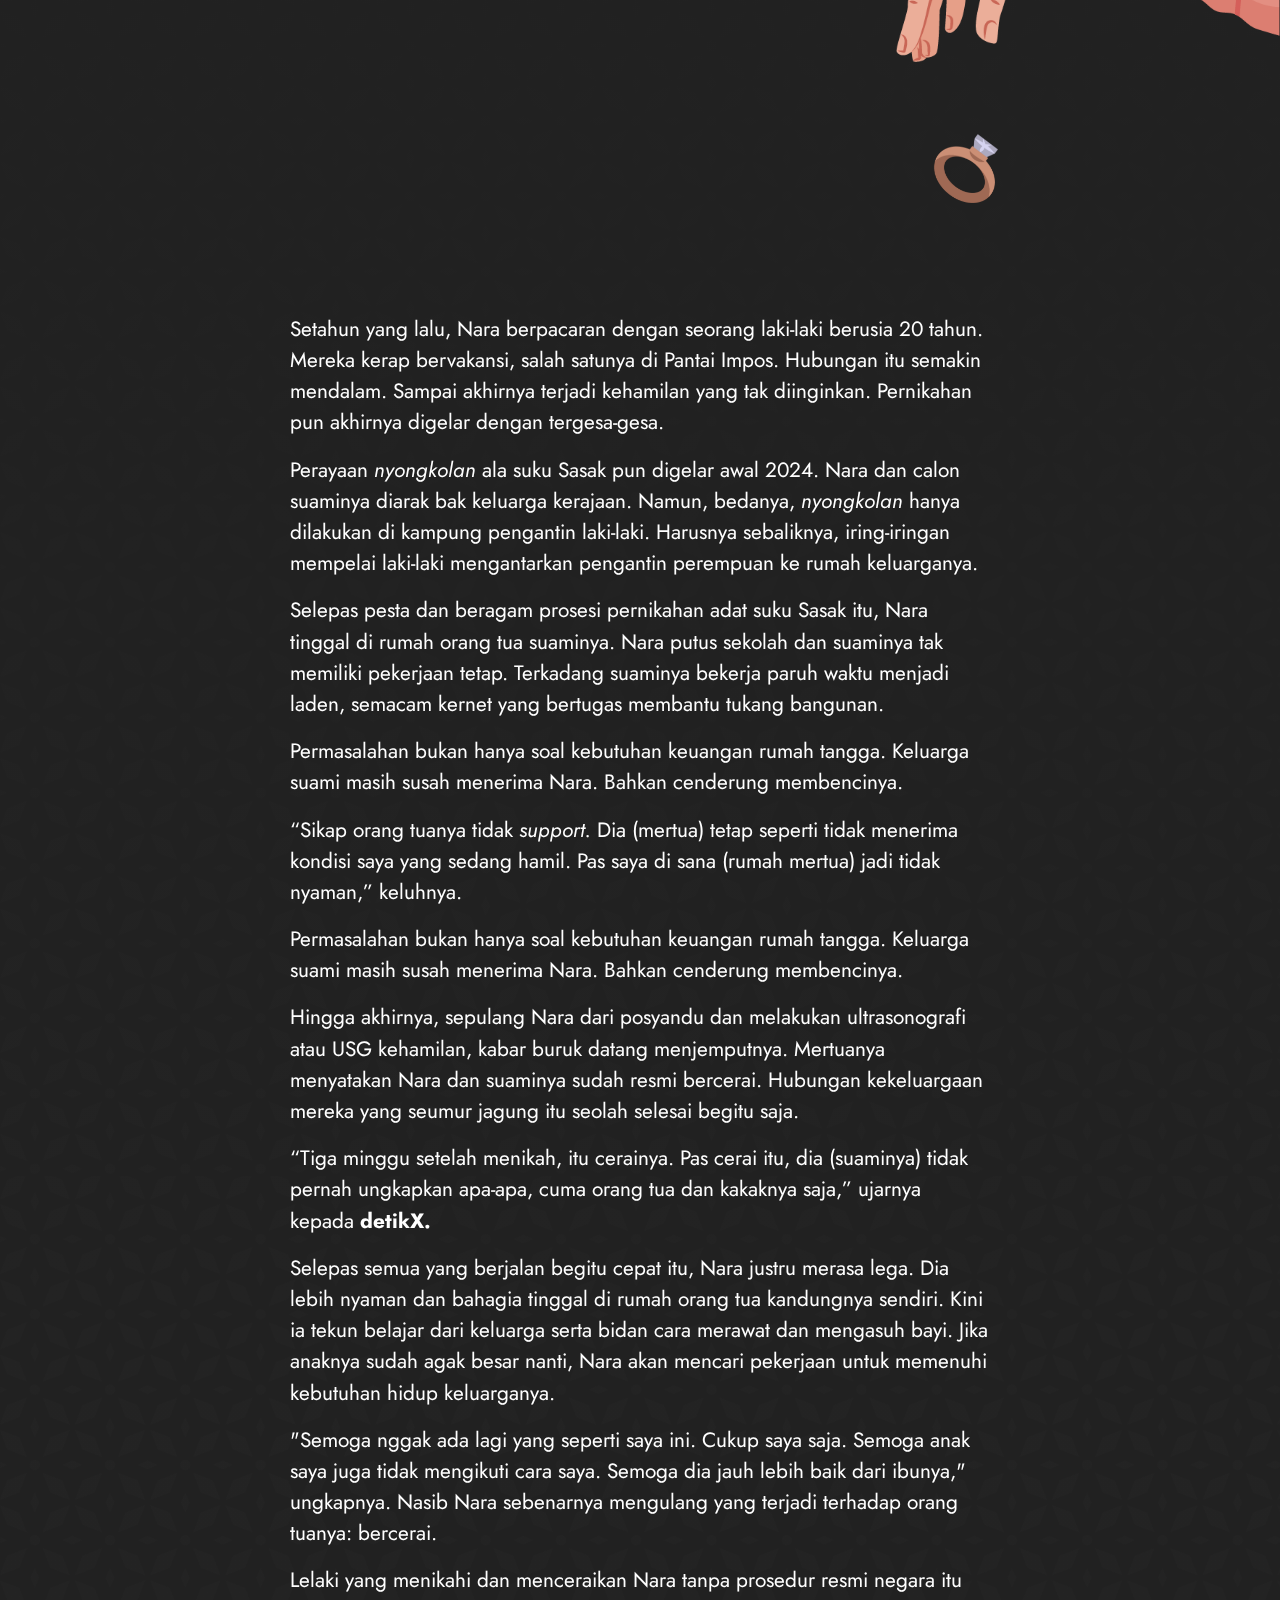
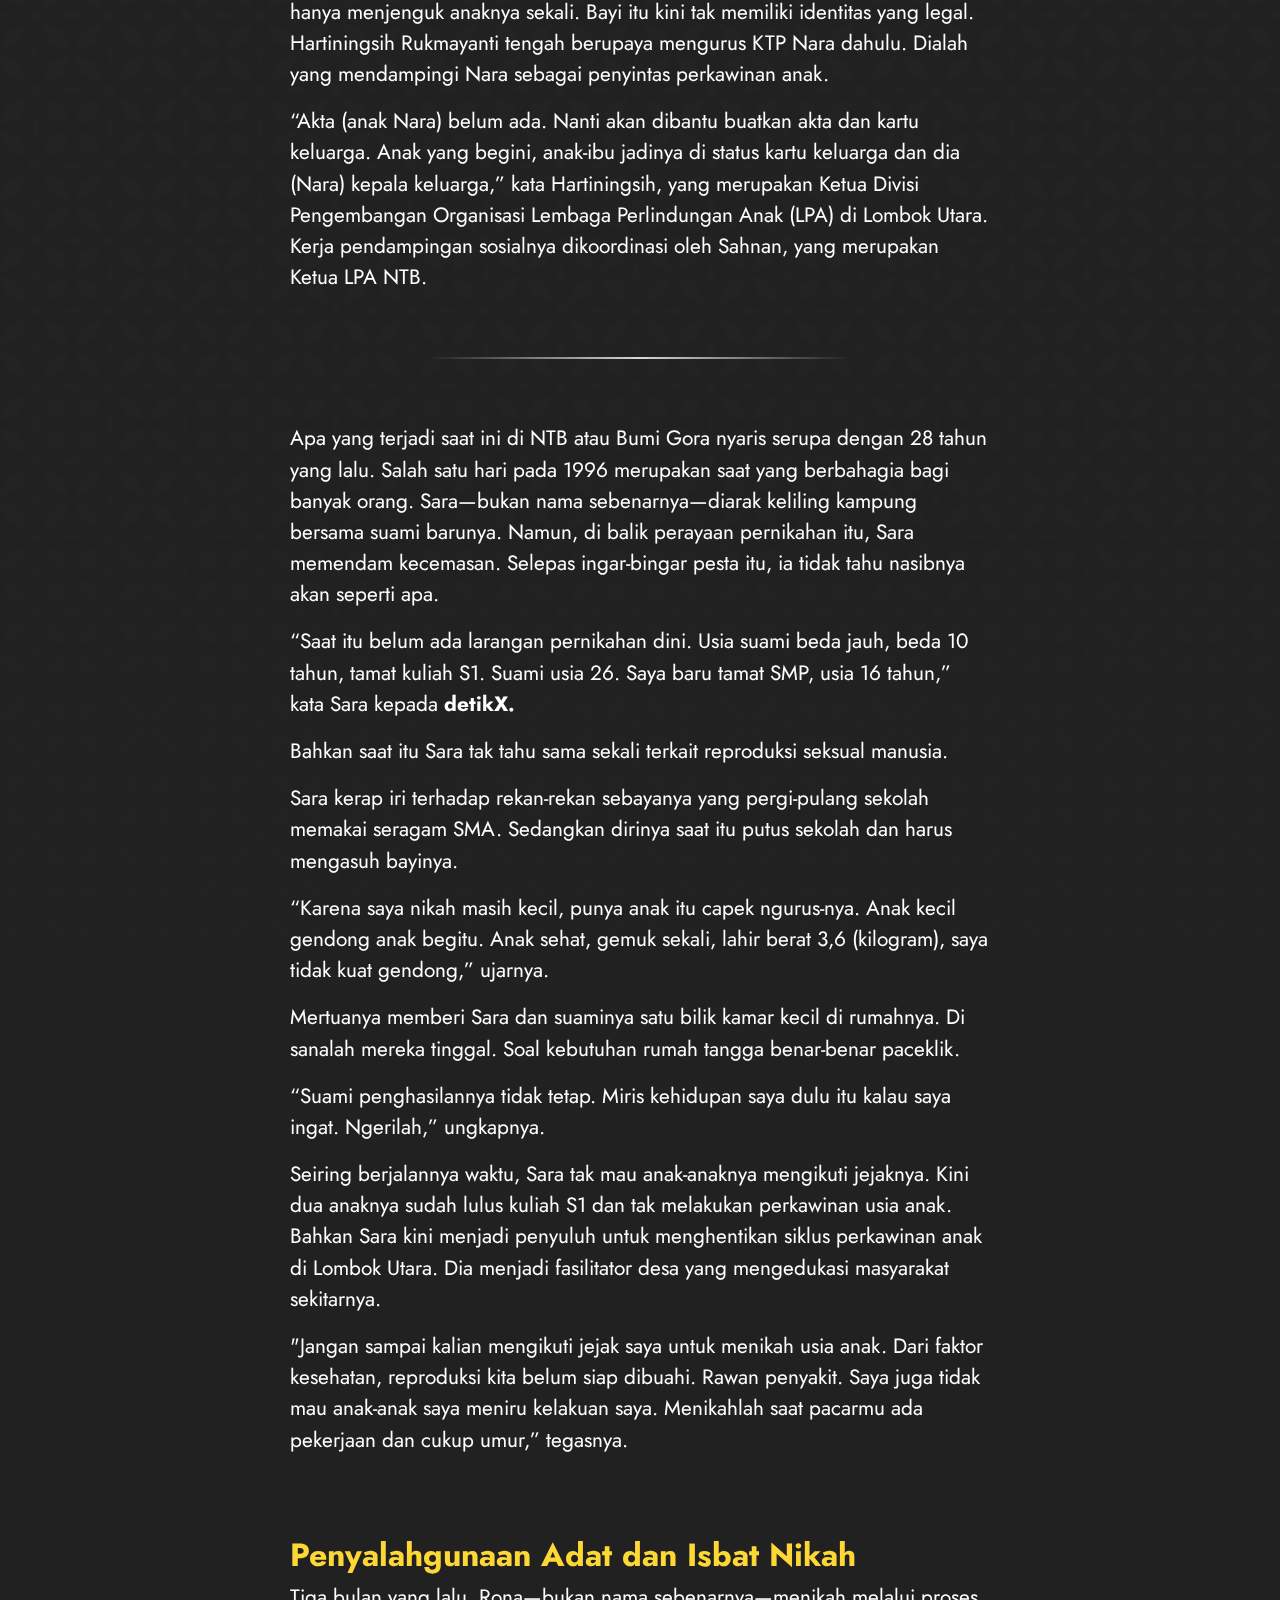
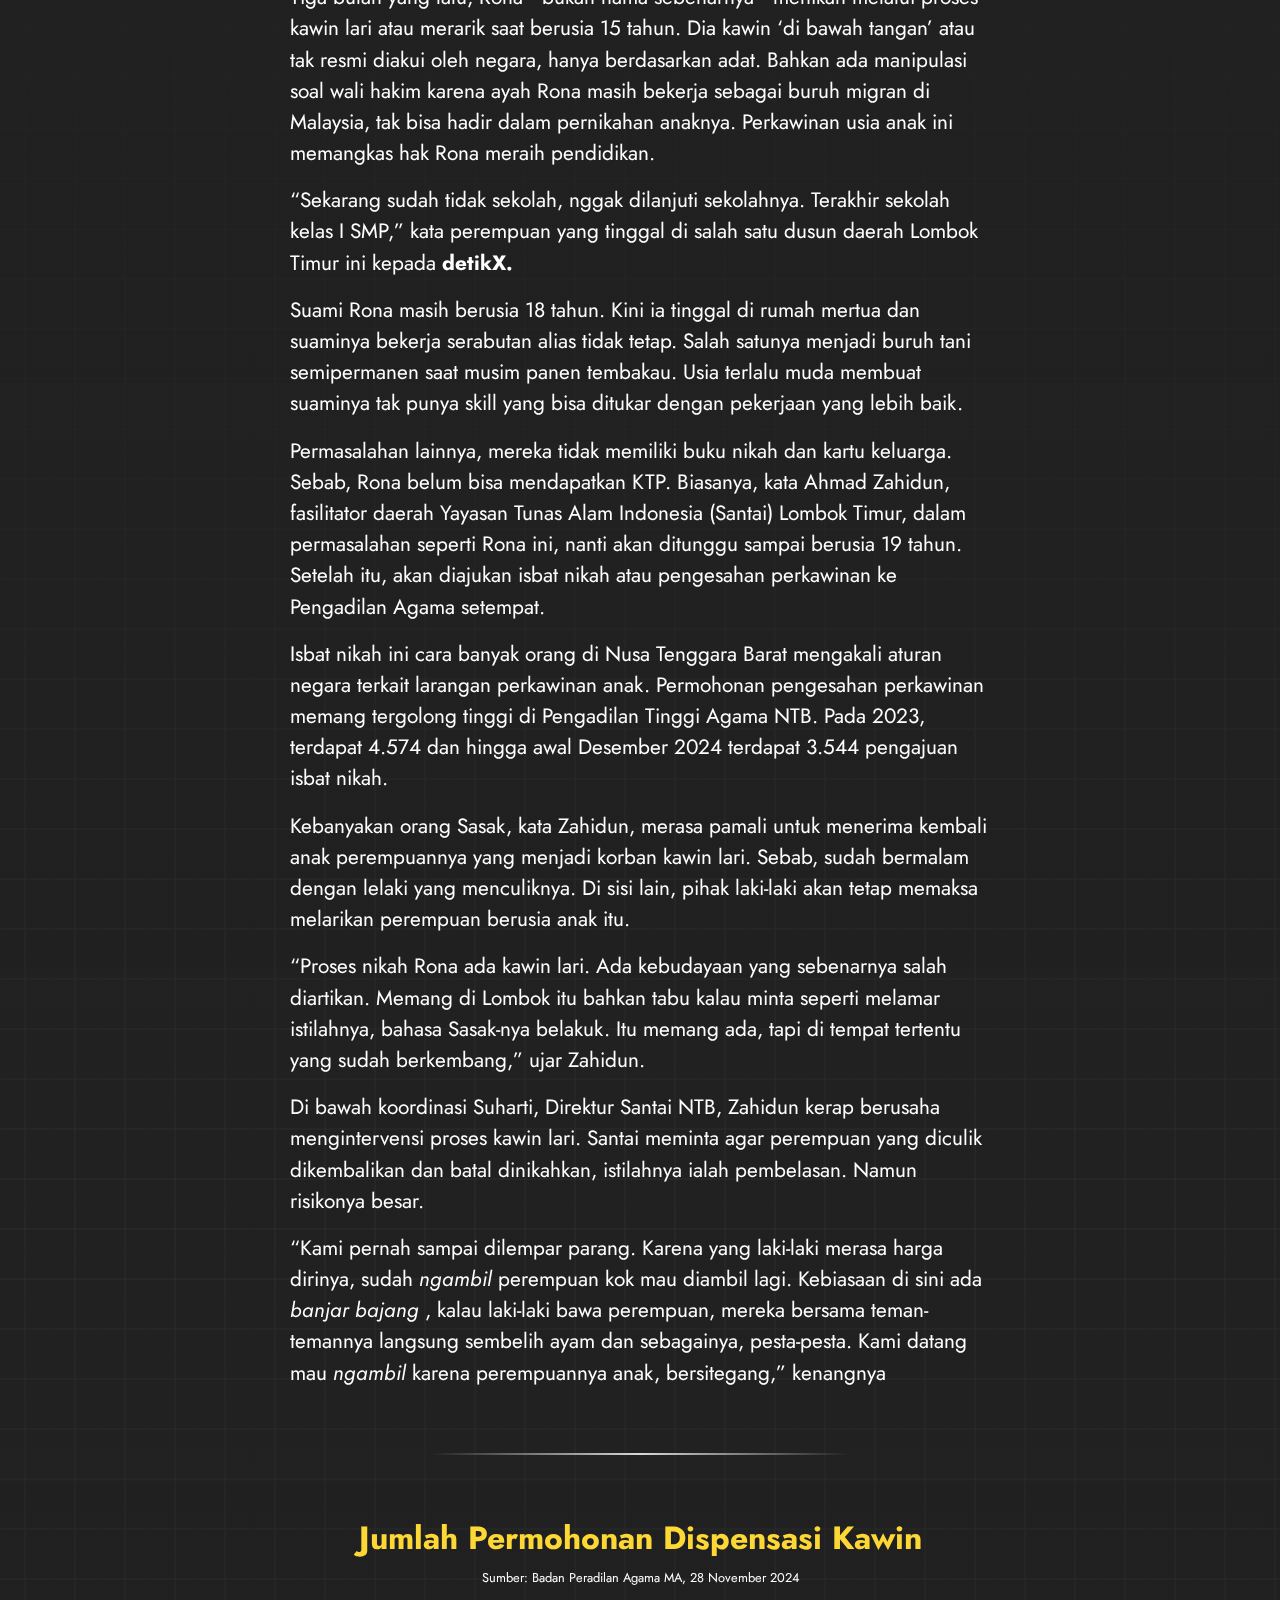
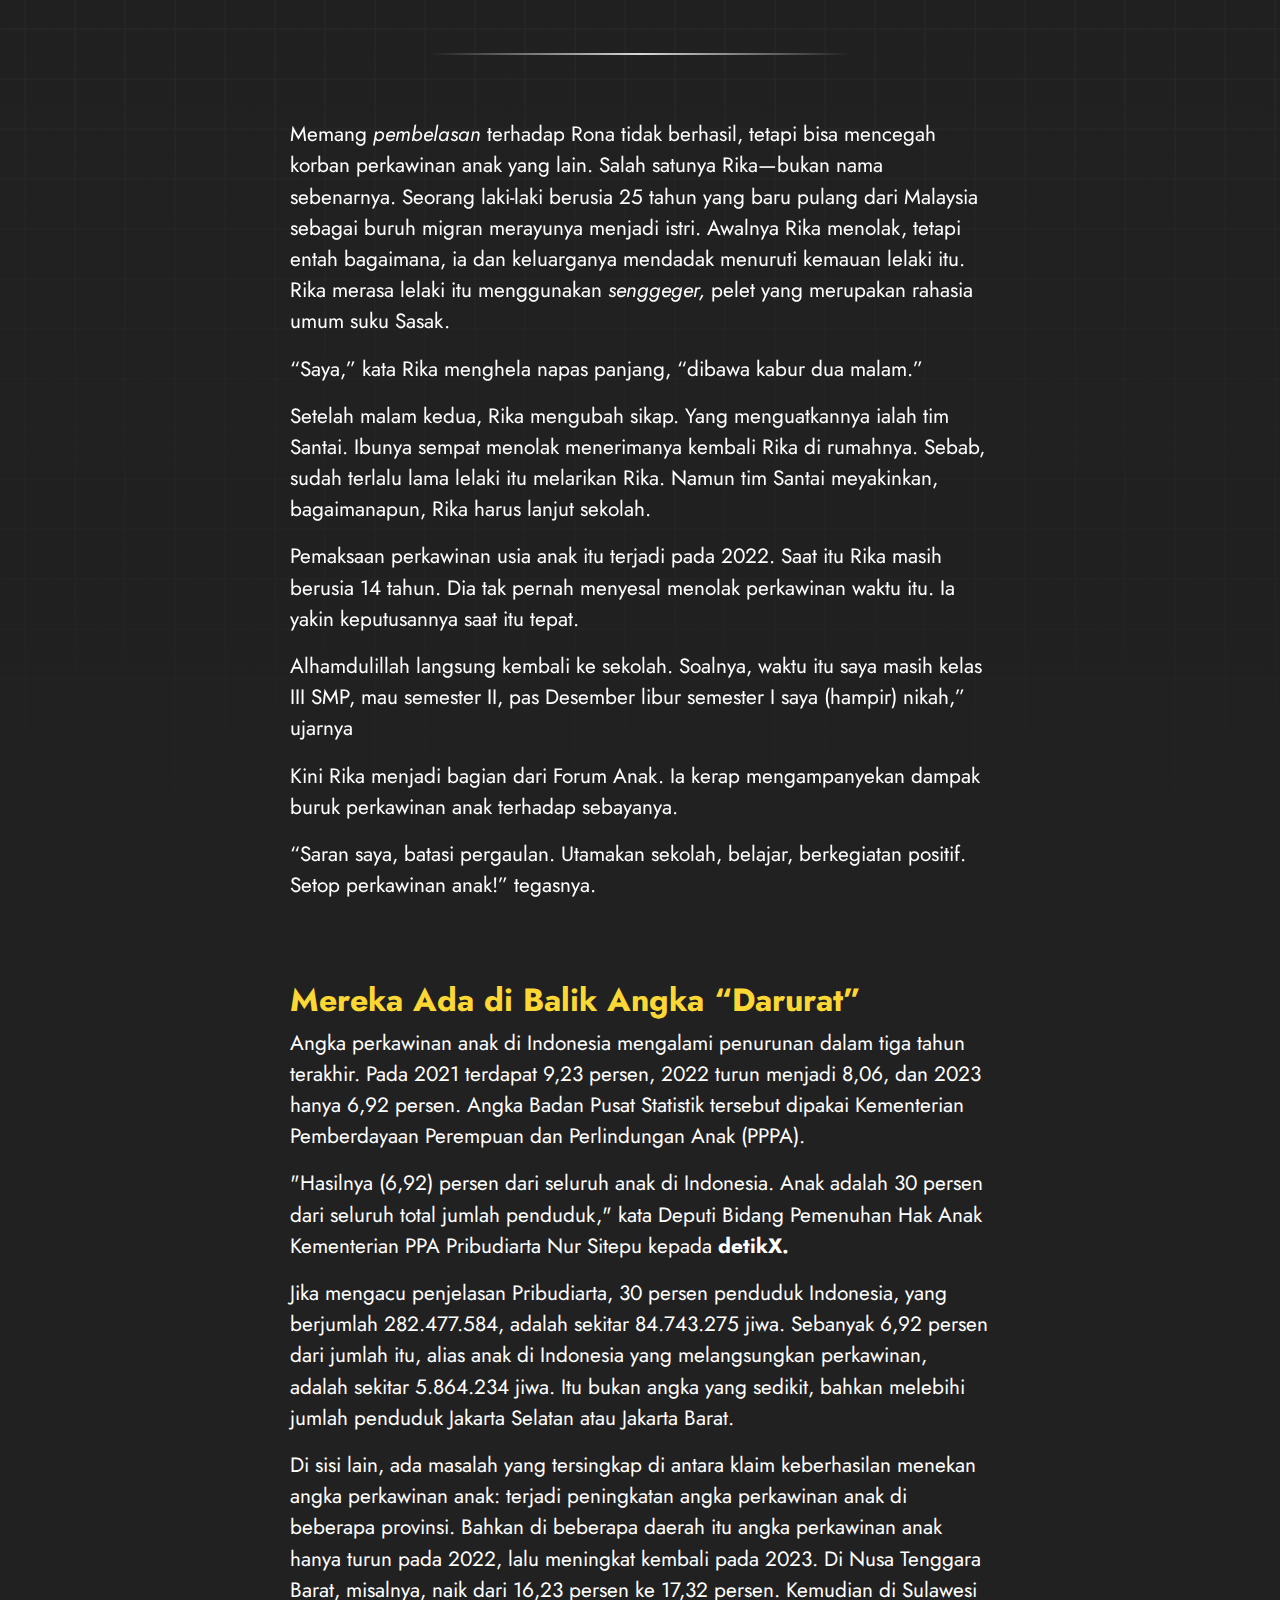
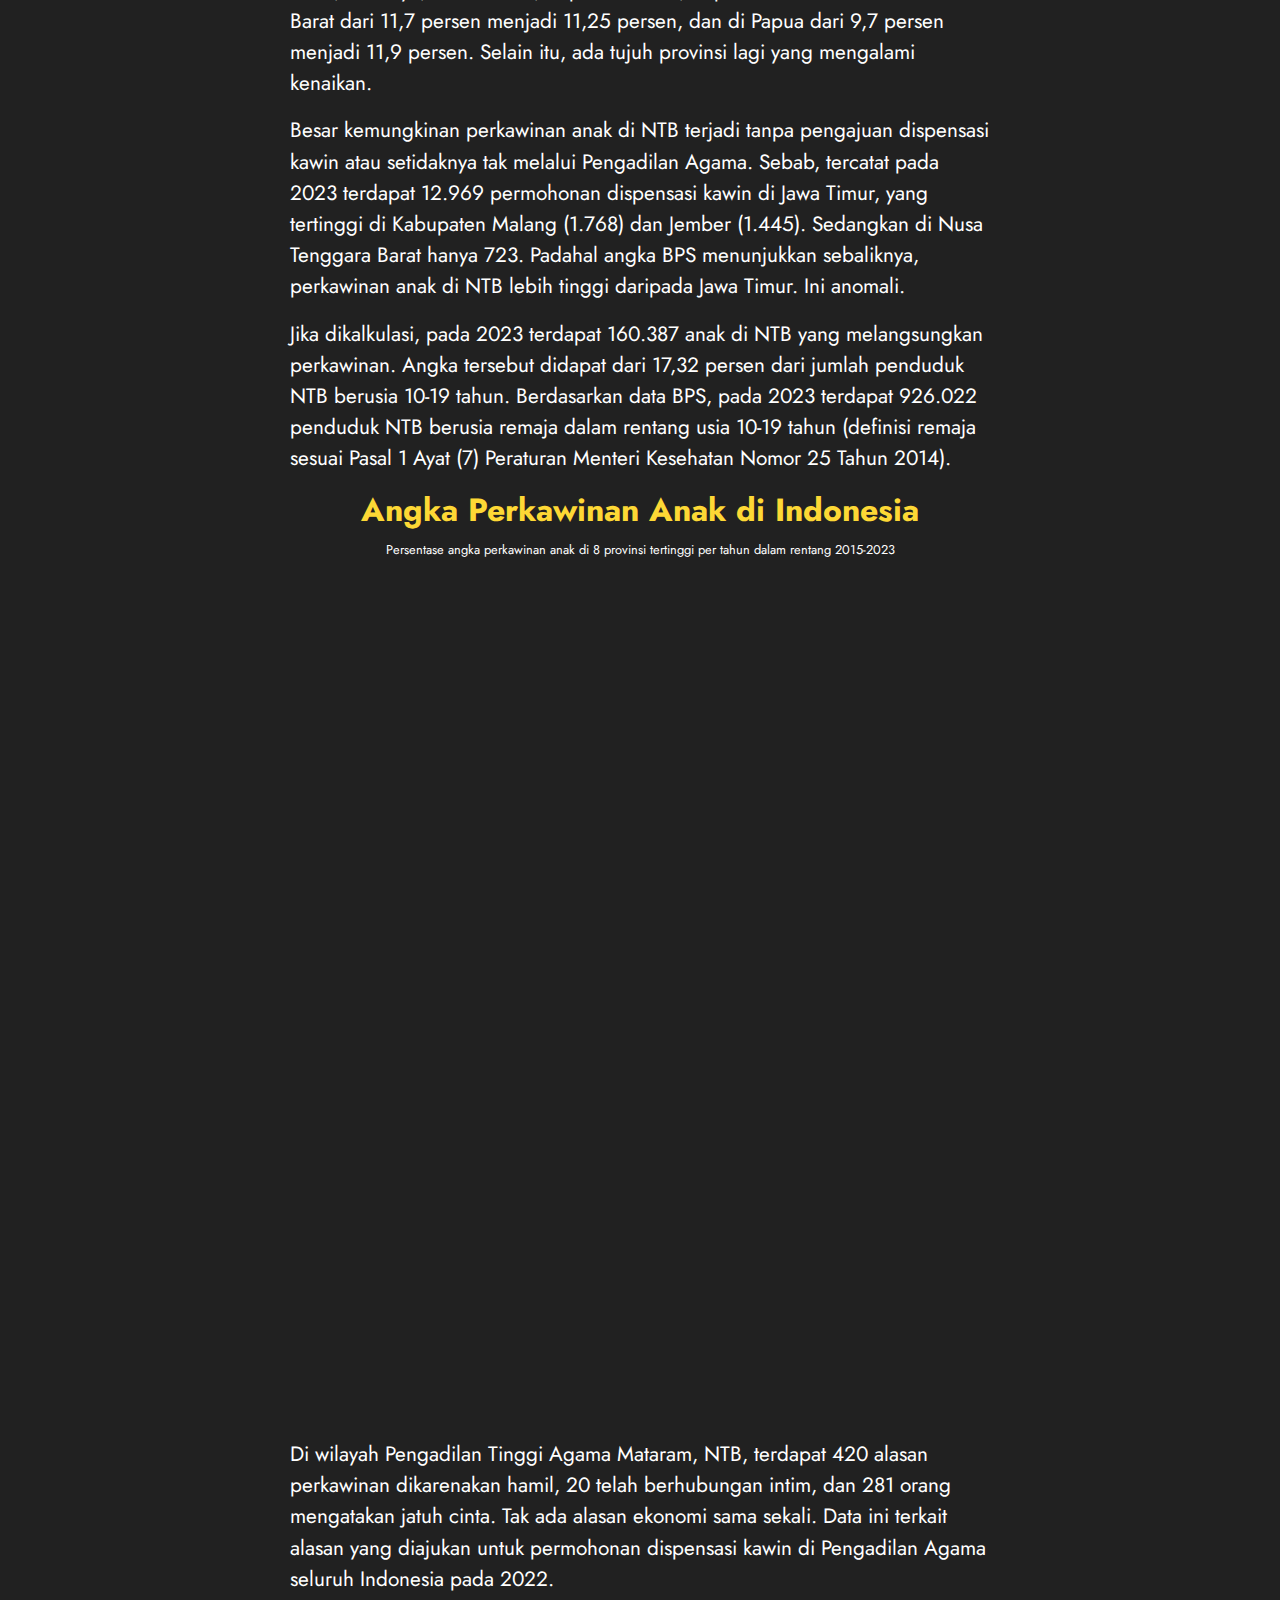
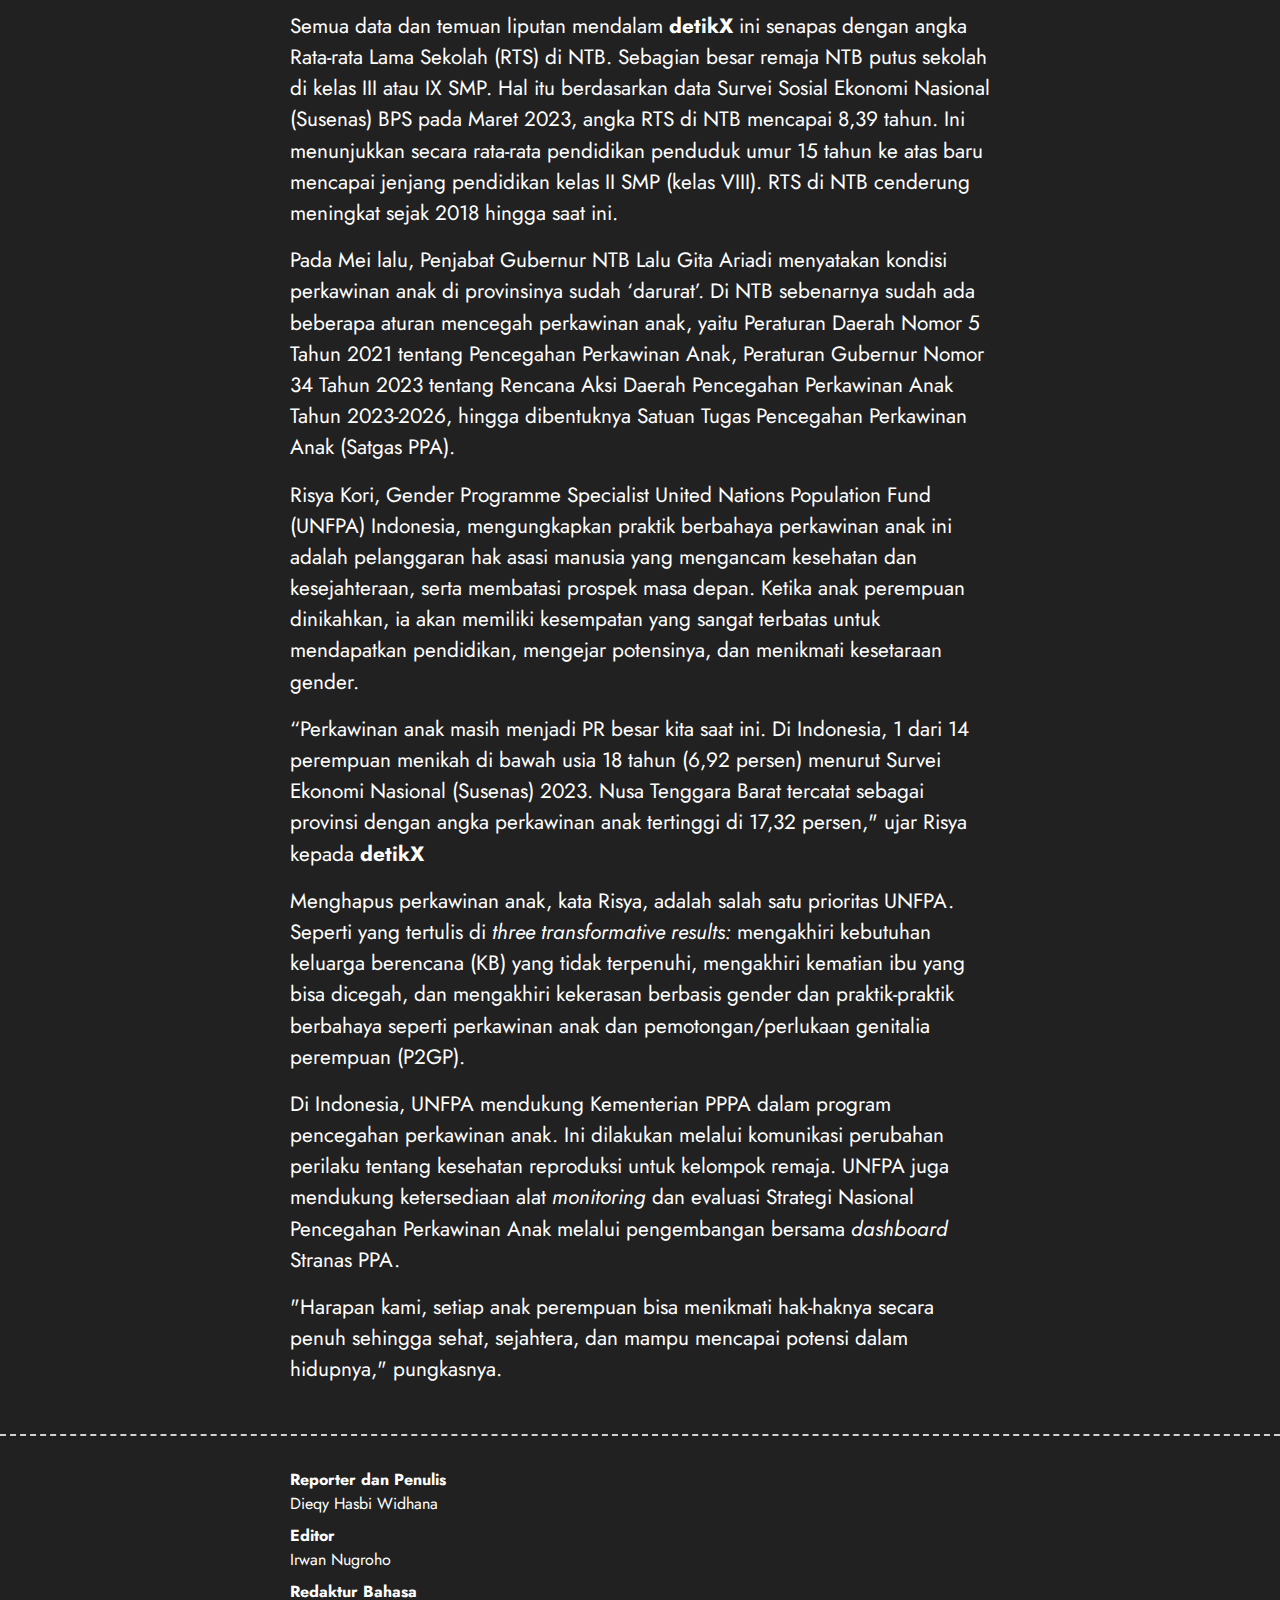
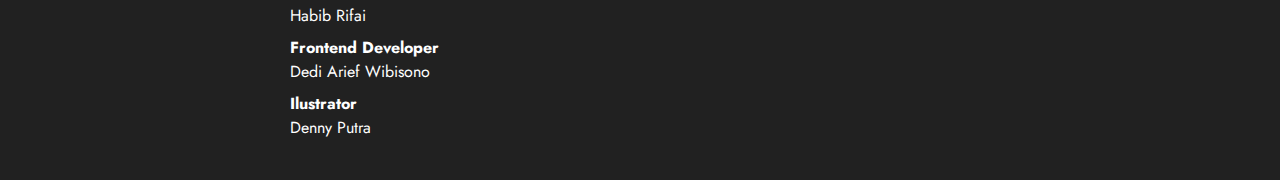
==== commit 7bd94de0: "update" ====
--- a/index.html
+++ b/index.html
@@ -32,7 +32,7 @@
                         <img src="img/anak.png" alt="">
                     </div>
                     <div class="image__bayangan wow animate__animated animate__zoomIn animate__slow" data-wow-delay="1.5s">
-                        <img src="img/bayangan.png" alt="">
+                        <img src="img/monster.png" alt="">
                     </div>
                 </div>
                 <div class="banner__title wow animate__animated animate__fadeIn animate__slow" data-wow-delay="3s">
